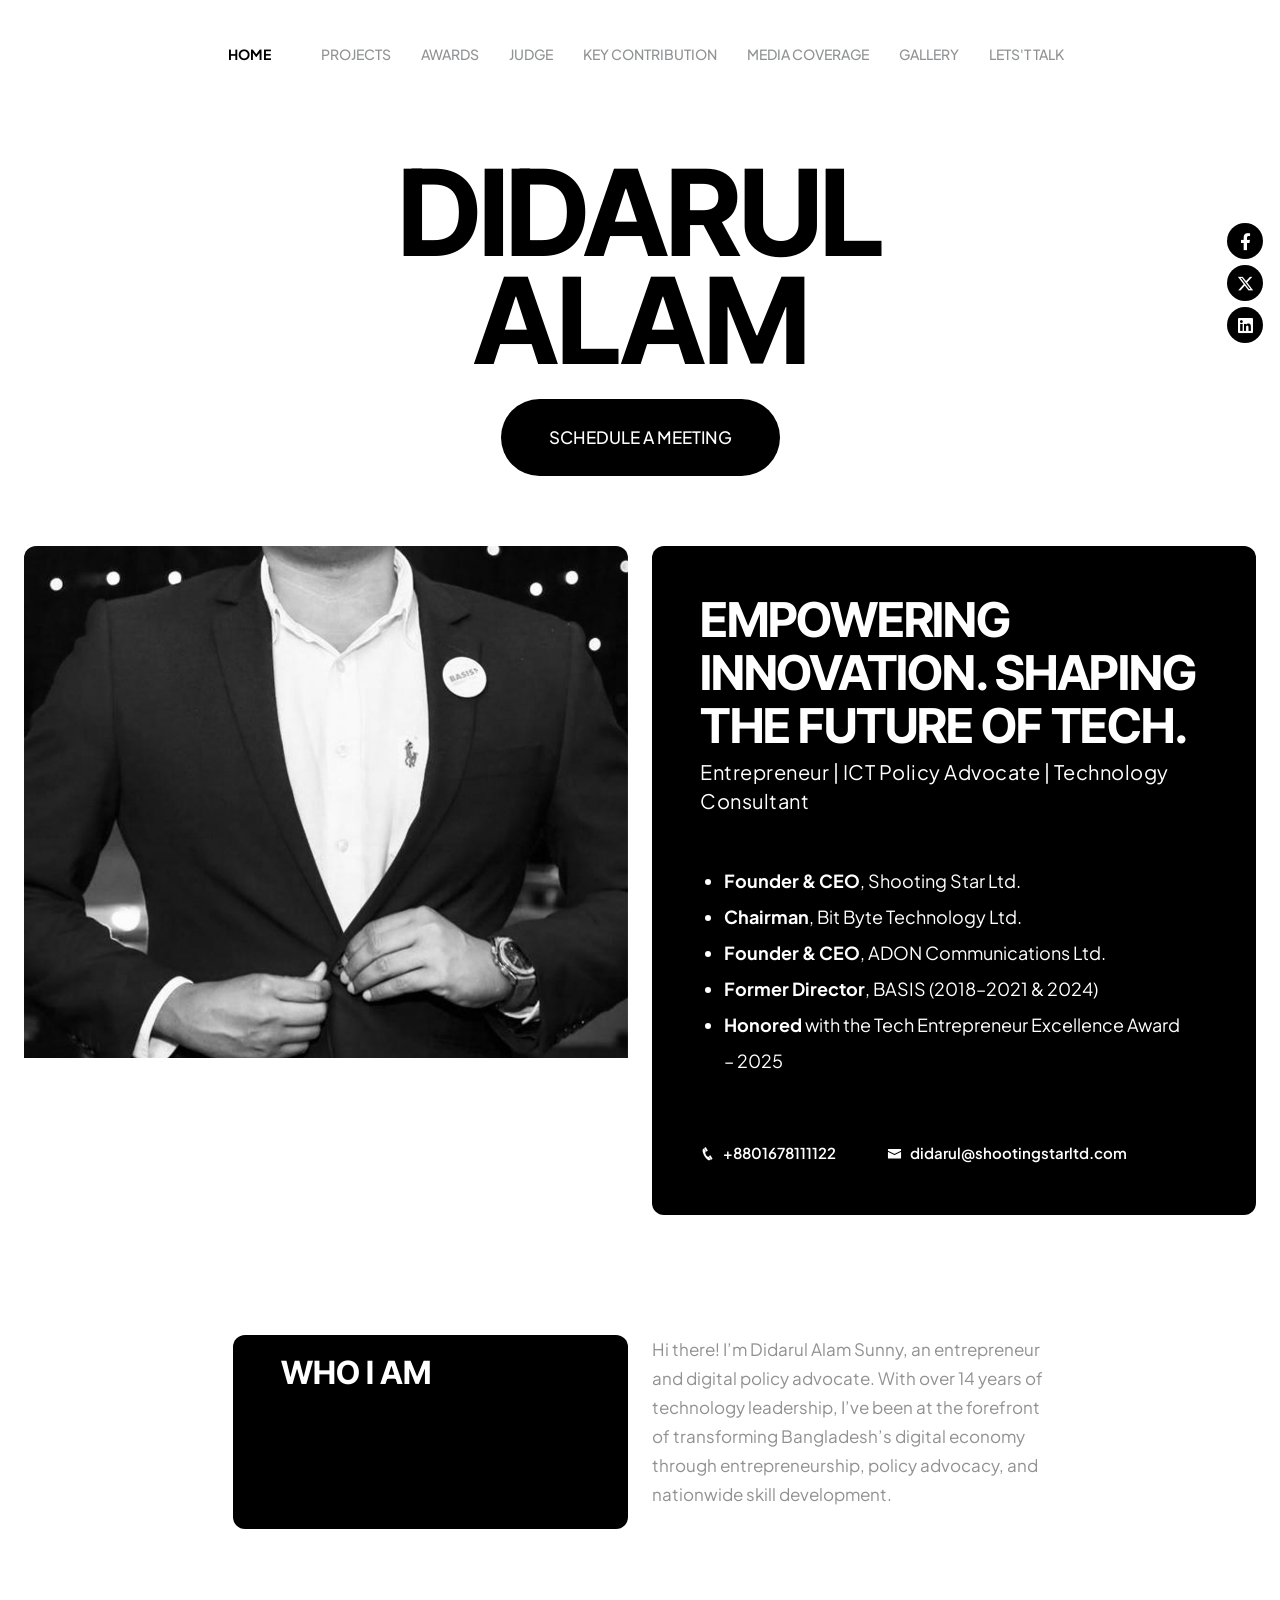
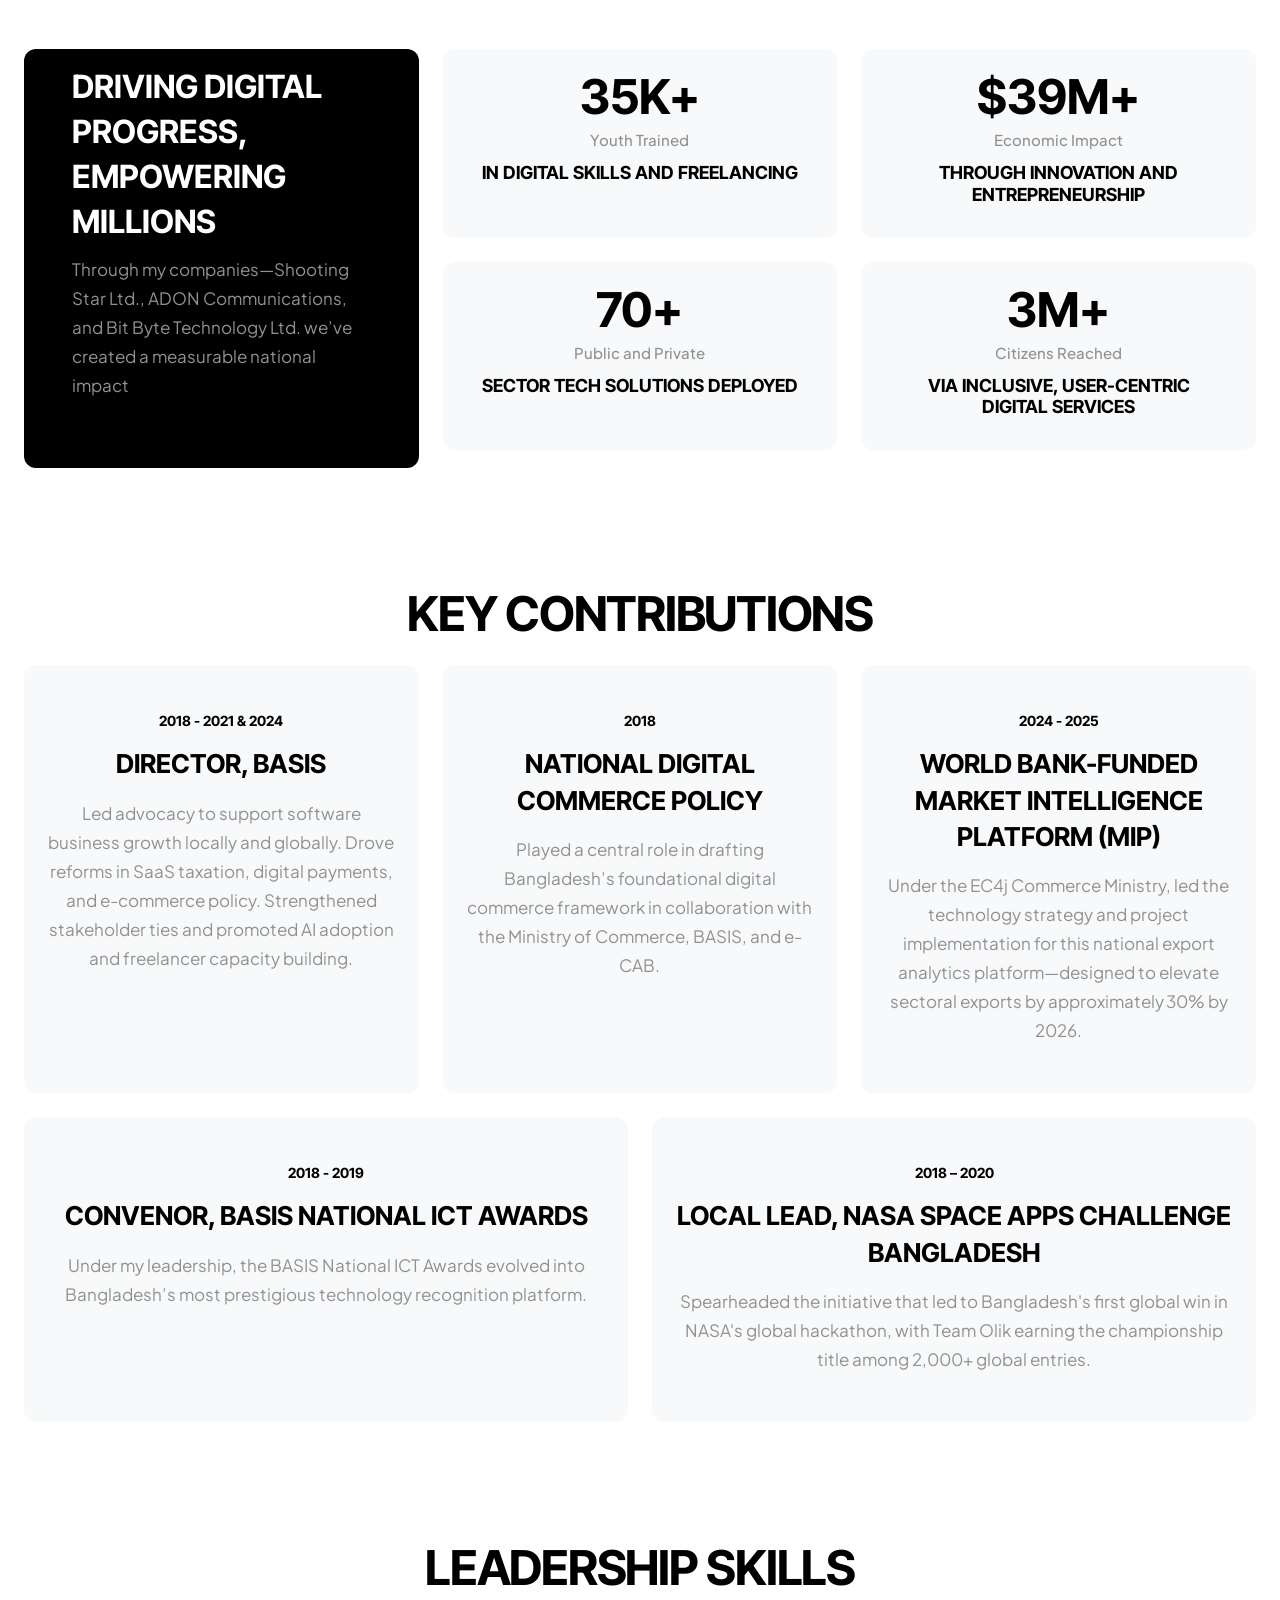
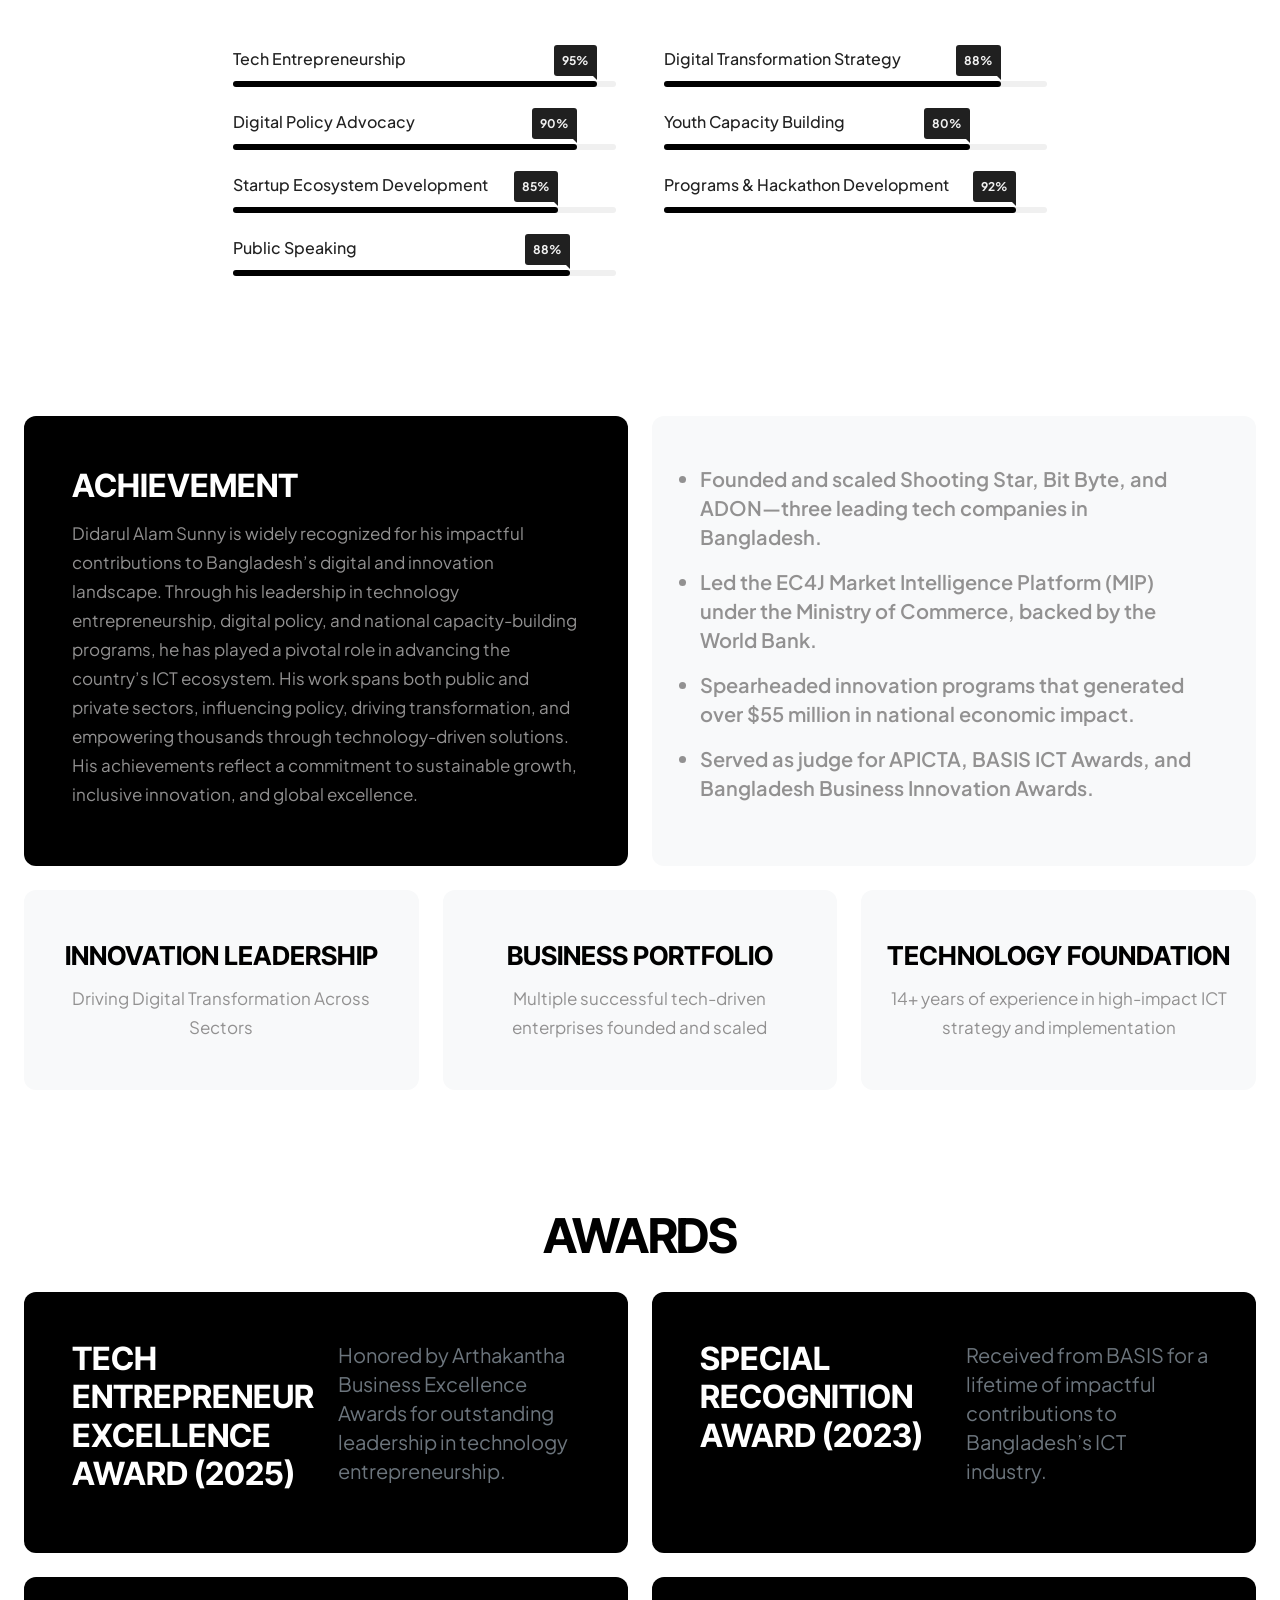
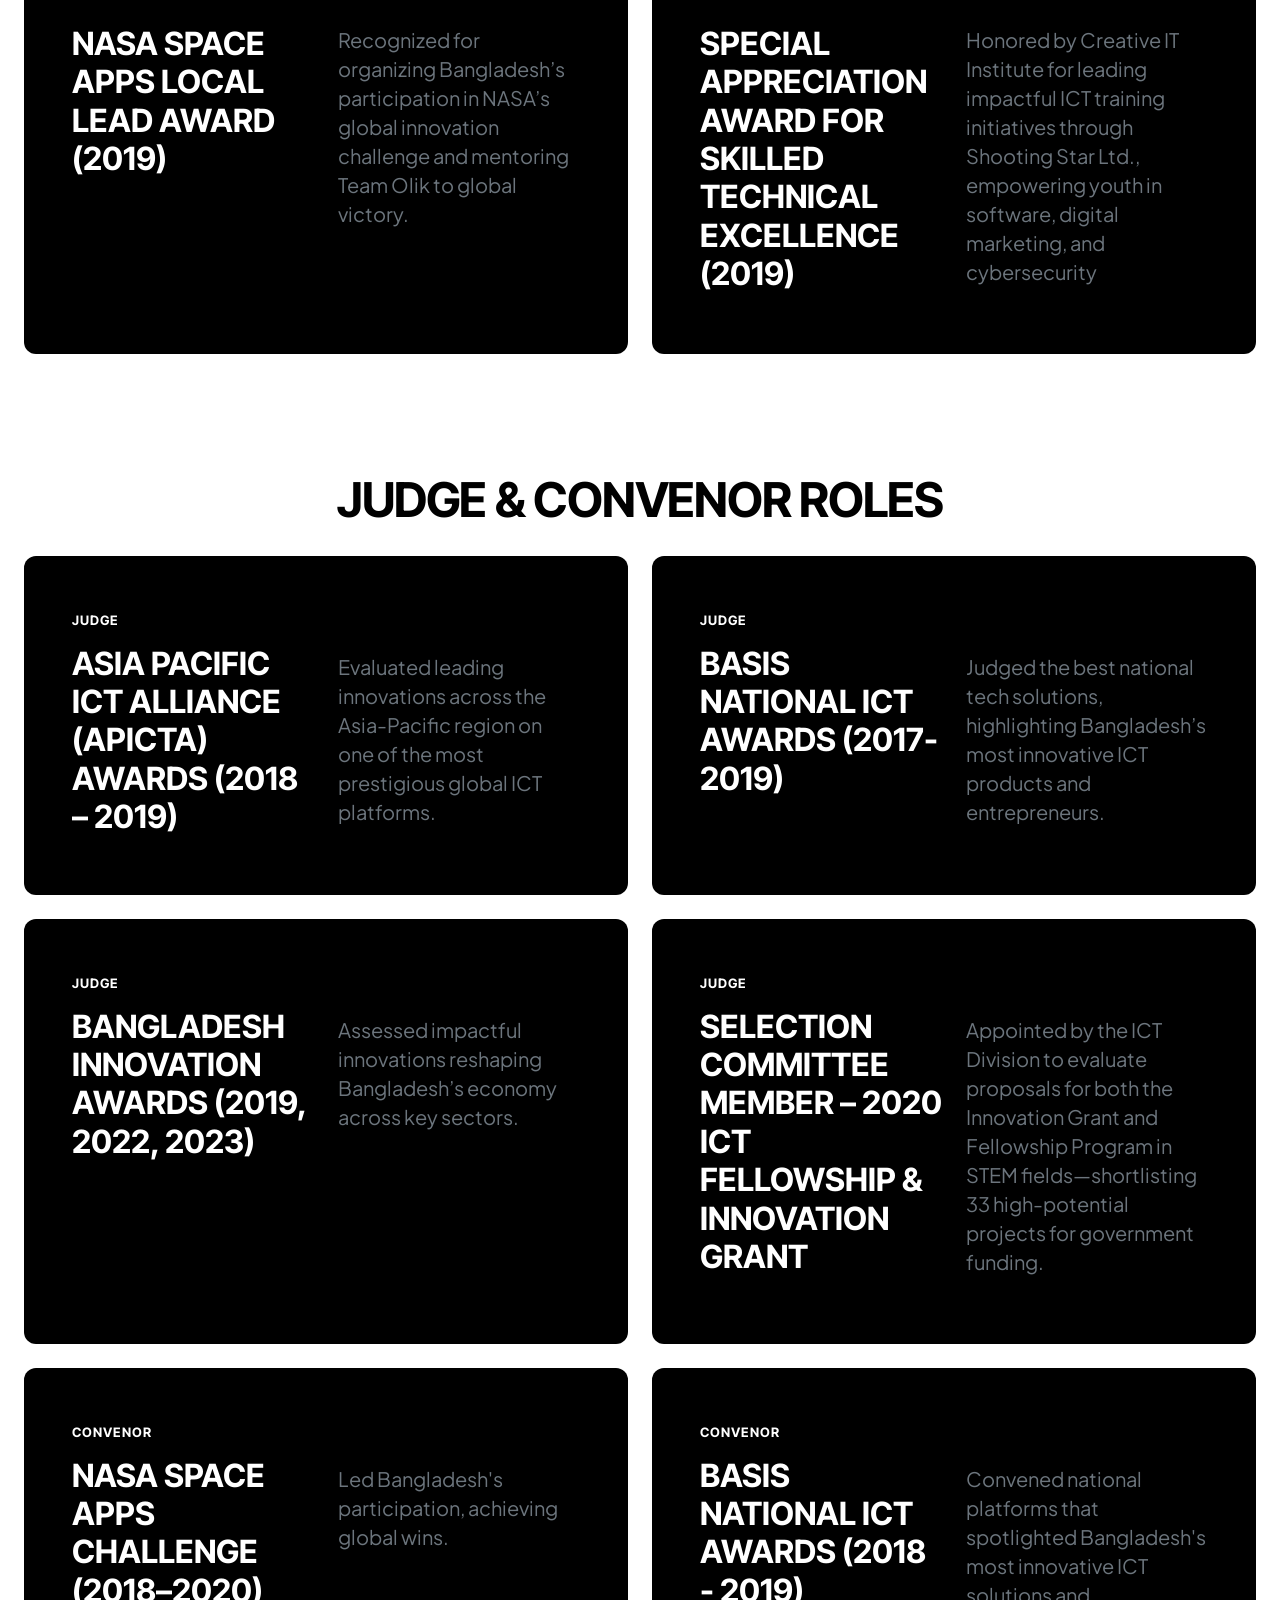
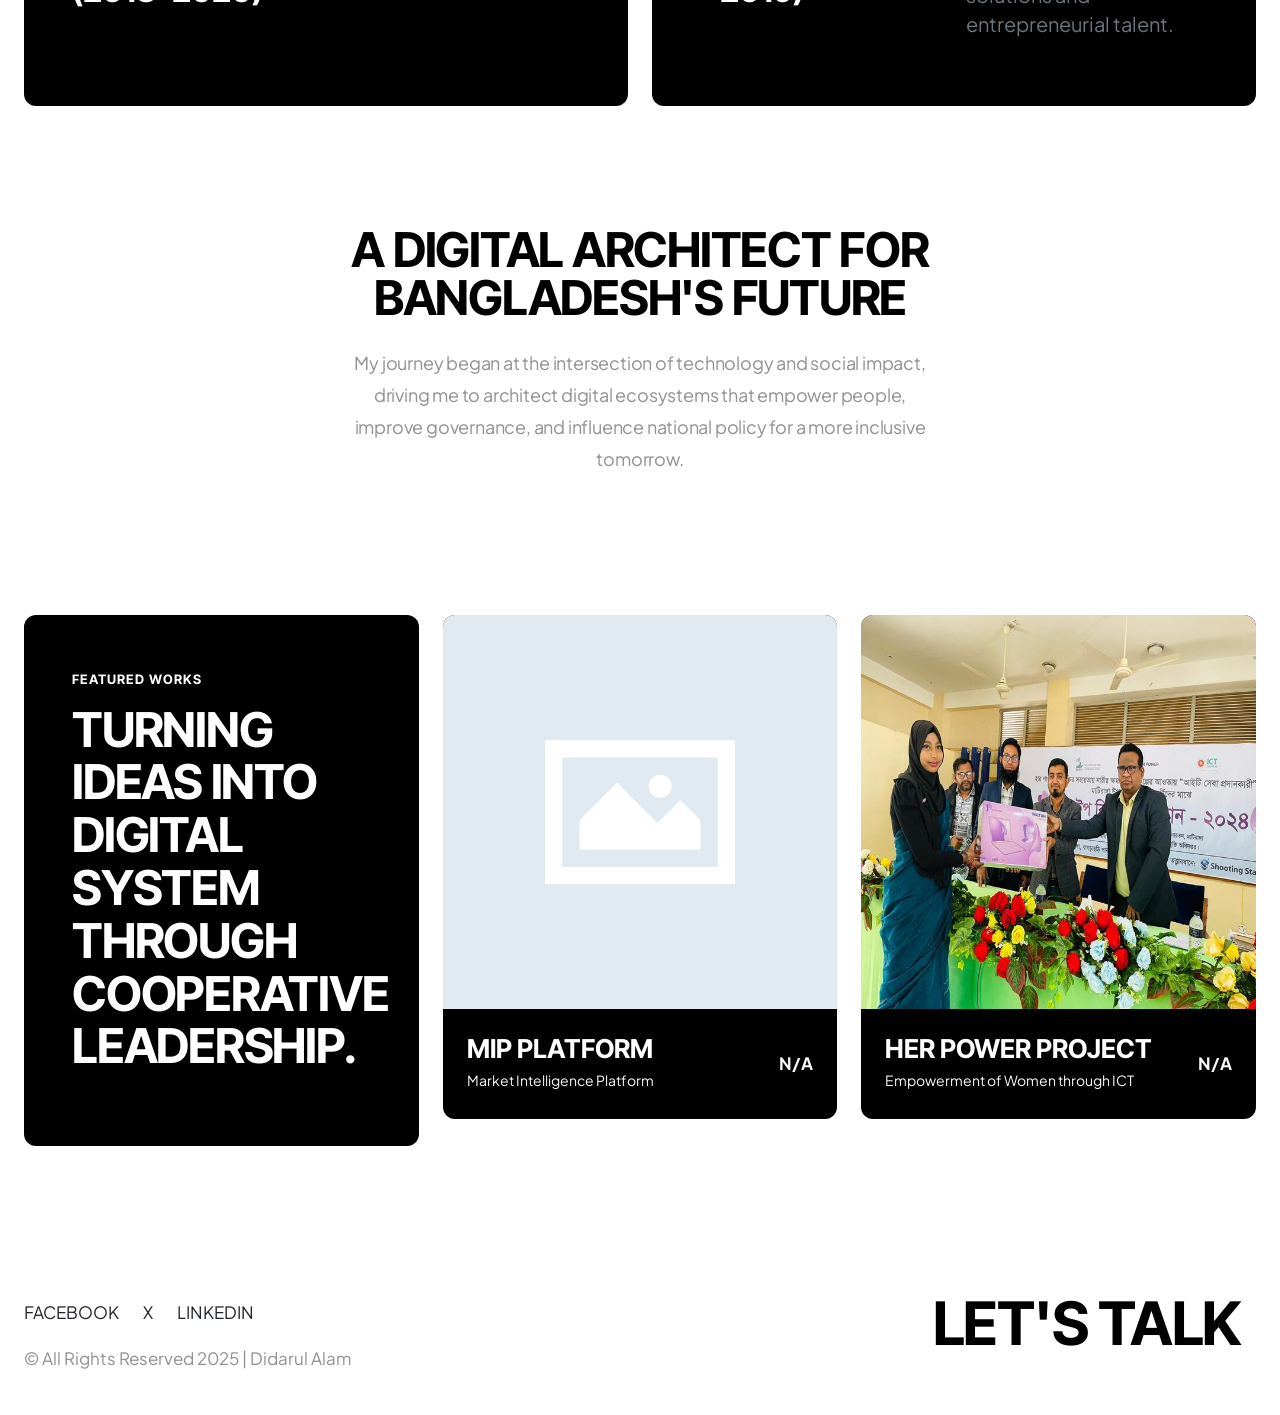
==== index.html @ 0ca7400e "fix some responsive issue" ====
<!DOCTYPE html>
<html lang="en">

<head>
    <!-- <title>DIDARUL ALAM</title> -->
    <title>Didarul Alam | Tech Entrepreneur & Digital Policy Advocate</title>
    <link rel="icon" href="images/favicon.webp" type="image/gif" sizes="16x16">
    <meta content="text/html;charset=utf-8" http-equiv="Content-Type">
    <meta content="width=device-width, initial-scale=1.0" name="viewport">
    <meta name="description"
        content="14+ years of building Bangladesh's digital future. Founder, National ICT Award winner, and architect of transformative tech ecosystems.">
    <meta content="" name="keywords">
    <meta content="" name="author">
    <!-- CSS Files
    ================================================== -->
    <link href="css/bootstrap.min.css" rel="stylesheet" type="text/css" id="bootstrap">
    <link href="css/plugins.css" rel="stylesheet" type="text/css">
    <link href="css/style.css" rel="stylesheet" type="text/css">
    <link href="css/coloring.css" rel="stylesheet" type="text/css">
    <!-- color scheme -->
    <link id="colors" href="css/colors/scheme-01.css" rel="stylesheet" type="text/css">
    <!-- color scheme -->
    <link href="css/07_custom.css" rel="stylesheet" type="text/css">

    <!-- calendly setup -->
    <script src="https://assets.calendly.com/assets/external/widget.js" async></script>
</head>

<!-- Calendly Modal -->
<div class="modal fade" id="calendlyModal" tabindex="-1" aria-hidden="true">
    <div class="modal-dialog modal-dialog-centered modal-lg">
        <div class="modal-content" style="height: 700px;">
            <div class="modal-header">
                <h5 class="modal-title">Schedule a Meeting</h5>
                <button type="button" class="btn-close" data-bs-dismiss="modal" aria-label="Close"></button>
            </div>
            <div class="modal-body p-0">
                <div id="calendly-embed" style="height: 100%; width: 100%;"></div>
            </div>
        </div>
    </div>
</div>

<body>
    <div id="wrapper">

        <!-- page preloader begin -->
        <div id="de-loader"></div>
        <!-- page preloader close -->

        <!-- content begin -->
        <div class="section-dark no-bottom no-top" id="content">

            <div id="top"></div>
            <!-- Navigation section start  -->

            <!-- Mobile menu  -->
            <section class="p-4 d-block d-lg-none">
                <div class="container-fluid">
                    <nav class="navbar navbar-expand-lg text-uppercase" data-wow-delay=".3s">
                        <div class="container-fluid">
                            <!-- Brand or Logo -->
                            <a class="ps-3 navbar-brand" href="index.html">
                                <img src="images/logo/favicon-32x32.png" alt="Didarul Alam Logo" style="height: 33px;">
                            </a>

                            <!-- Toggler button for mobile -->
                            <button class="navbar-toggler shadow-sm bg-white rounded-2" style="padding: 6px;"
                                type=" button" data-bs-toggle="collapse" data-bs-target="#navbarNav"
                                aria-controls="navbarNav" aria-expanded="false" aria-label="Toggle navigation">
                                <span>
                                    <svg xmlns="http://www.w3.org/2000/svg" width="24" height="24" fill="black"
                                        viewBox="0 0 16 16">
                                        <path fill-rule="evenodd"
                                            d="M1.5 12.5a.5.5 0 010-1h13a.5.5 0 010 1h-13zm0-4a.5.5 0 010-1h13a.5.5 0 010 1h-13zm0-4a.5.5 0 010-1h13a.5.5 0 010 1h-13z" />
                                    </svg>
                                </span>
                            </button>

                            <!-- Collapsible content -->
                            <div class="collapse navbar-collapse bg-black rounded-2 mt-2 vh-70 p-4 pb-5 z-3"
                                id="navbarNav">
                                <ul class="navbar-nav fs-14 fw-bold">
                                    <li class="nav-item active">
                                        <a class="nav-link text-white" href="/">Home</a>
                                    </li>
                                    <li class="nav-item">
                                        <a class="nav-link" style="color: var(--bs-tertiary-color);"
                                            href="works.html">Projects</a>
                                    </li>
                                    <li class="nav-item">
                                        <a class="nav-link" style="color: var(--bs-tertiary-color);"
                                            href="#awards">Awards</a>
                                    </li>
                                    <li class="nav-item">
                                        <a class="nav-link" style="color: var(--bs-tertiary-color);"
                                            href="#judge">Judge</a>
                                    </li>

                                    <li class="nav-item">
                                        <a class="nav-link" style="color: var(--bs-tertiary-color);" href="#key">Key
                                            Contributions</a>
                                    </li>
                                    <li class="nav-item">
                                        <a class="nav-link" style="color: var(--bs-tertiary-color);"
                                            href="news.html">Media Coverage</a>
                                    </li>
                                    <li class="nav-item">
                                        <a class="nav-link" style="color: var(--bs-tertiary-color);"
                                            href="news.html#photo-gallery">Gallery</a>
                                    </li>
                                    <li class="nav-item">
                                        <a class="nav-link" style="color: var(--bs-tertiary-color);"
                                            href="contact.html">Lets't Talk</a>
                                    </li>
                                </ul>
                            </div>
                        </div>
                    </nav>
                </div>
            </section>

            <!-- Web menu  -->
            <section class="p-4 d-none d-lg-block">
                <div class="container-fluid">
                    <div class="row">
                        <div class="col-lg-12">
                            <div class="text-center pt-3 text-uppercase d-menu-1 fs-14 fw-bold wow"
                                data-wow-delay=".3s">
                                <ul class="z">
                                    <li class="active text-dark"><a href="/">Home</a></li>
                                    <li><a href="works.html">Projects</a></li>
                                    <li><a href="#awards">Awards</a></li>
                                    <li><a href="#judge">Judge</a></li>
                                    <li><a href="#key">Key Contribution</li>
                                    <li><a href="news.html">Media Coverage</a></li>
                                    <li><a href="news.html#photo-gallery">Gallery</a></li>
                                    <li><a href="contact.html">Lets't Talk</a></li>
                                </ul>
                            </div>
                        </div>
                    </div>
                </div>
            </section>

            <section id="subheader" class="relative">
                <div class="container-fluid">
                    <div class="row justify-content-center">
                        <div class="col-lg-12 text-center">
                            <h1 class="fs-120 fs-xs-60 text-resize-h1 lh-0-75 mb-4">Didarul<br>Alam</h1>

                            <button class="border-0 bg-dark rounded-pill py-4 px-5 text-uppercase text-white fw-500"
                                data-bs-toggle="modal" data-bs-target="#calendlyModal" onclick="loadCalendly()">
                                Schedule a Meeting
                            </button>
                        </div>
                    </div>
                </div>

                <div class="sc-icons dark abs abs-middle end-0 me-4">
                    <a href="https://www.facebook.com/didarul.sunny"><i class="fa-brands fa-facebook-f"></i></a>
                    <a href="#"><i class="fa-brands fa-x-twitter"></i></a>
                    <a target="_blank" href="https://www.linkedin.com/in/didarul-alam-b021a682/"><i
                            class="fa-brands fa-linkedin"></i></a>
                </div>

                <!-- <img src="images/misc/scratches-1.webp" class="w-20 ms-4 abs abs-middle" alt=""> -->
                <!-- <img src="images/misc/scratches-2.webp" class="w-20 me-5 abs top-0 end-0" alt=""> -->
            </section>

            <!-- About section start  -->
            <section class="no-top px-4">
                <div class="container-fluid">
                    <div class="row g-4">
                        <div class="col-xl-6">
                            <div class="relative jarallax auto-height rounded-1 overflow-hidden wow fadeInUp"
                                data-wow-delay=".6s">
                                <img src="images/misc/DIDARBHAI.jpg" class="jarallax-img" alt="didarul alam image">
                            </div>
                        </div>
                        <div class="col-xl-6">
                            <div class="relative rounded-1 overflow-hidden p-lg-5 p-4 pb-5 wow bg-color h-100 fadeInUp"
                                data-wow-delay=".6s">
                                <div class="align-middle text-white">
                                    <h2 class="mb-0">Empowering Innovation. Shaping the Future of Tech.</h2>
                                    <div class="fw-semibold fs-16 fs-md-24" style="letter-spacing: 0.5px;">
                                        Entrepreneur | ICT Policy Advocate | Technology Consultant
                                    </div>
                                </div>

                                <div class="text-white p-4 mt-4 mb-5">
                                    <style>
                                        /* Default (mobile-first) */
                                        .responsive-font {
                                            font-size: 14px;
                                        }

                                        /* Medium screen and up (≥768px) */
                                        @media (min-width: 768px) {
                                            .responsive-font {
                                                font-size: 16px;
                                            }
                                        }

                                        /* Large screen and up (≥992px) */
                                        @media (min-width: 992px) {
                                            .responsive-font {
                                                font-size: 18px;
                                            }
                                        }
                                    </style>
                                    <ul class="lh-lg responsive-font">
                                        <li><strong>Founder & CEO</strong>, Shooting Star Ltd.</li>
                                        <li><strong>Chairman</strong>, Bit Byte Technology Ltd.</li>
                                        <li><strong>Founder & CEO</strong>, ADON Communications Ltd.</li>
                                        <li><strong>Former Director</strong>, BASIS (2018–2021 & 2024)</li>
                                        <li><strong>Honored</strong> with the Tech Entrepreneur Excellence
                                            Award – 2025
                                        </li>
                                    </ul>
                                </div>

                                <div class="abs bottom-0 text-dark fs-15 fs-md-20 pb-4 pb-md-5">
                                    <div class="d-md-inline fw-600 me-5 text-white"><i
                                            class="icofont-phone me-2"></i>+8801678111122
                                    </div>
                                    <div class="d-md-inline fw-600 text-white"><i
                                            class="icofont-envelope me-2"></i>didarul@shootingstarltd.com</div>
                                </div>
                            </div>
                        </div>
                    </div>
            </section>

            <section id="about" class="no-top px-4">
                <div class="container-fluid">
                    <div class="row">
                        <div class="col-lg-8 mx-auto">
                            <div class="row g-4 justify-content-center">
                                <div class="col-12 col-md-6">
                                    <div
                                        class="relative rounded-1 overflow-hidden p-lg-5 pt-lg-3 p-4 wow bg-color h-100 fadeInUp">
                                        <h3 class="fs-32 text-white">who i am</h3>
                                    </div>
                                </div>
                                <div class="col-md-6">
                                    <p>Hi there! I’m Didarul Alam Sunny, an entrepreneur and digital policy advocate.
                                        With over 14 years of technology leadership, I’ve been at the forefront of
                                        transforming Bangladesh’s digital economy through entrepreneurship, policy
                                        advocacy, and nationwide skill development.</p>
                                </div>
                            </div>
                        </div>
                    </div>
            </section>
            <!-- About section end  -->

            <!-- Impact section start  -->
            <section class="no-top px-4">
                <div class="container-fluid">
                    <div class="row g-4 justify-content-center">
                        <div class="col-12 col-md-4">
                            <div
                                class="relative rounded-1 overflow-hidden p-lg-5 pt-lg-3 p-4 wow bg-color h-100 fadeInUp">
                                <h3 class="fs-32 text-white">Driving Digital Progress, Empowering Millions</h3>
                                <p>Through my companies—Shooting Star Ltd., ADON Communications, and Bit Byte
                                    Technology Ltd. we’ve created a measurable national impact</p>
                            </div>
                        </div>
                        <div class="col-md-8">
                            <div class="row">
                                <div class="col-md-6 mb-4">
                                    <div class="h-100 de_count bg-light py-4 rounded-1 text-center fs-15 wow fadeInRight"
                                        data-wow-delay=".0s">
                                        <h3 class="fs-48 mb-1"><span class="timer" data-to="50"
                                                data-speed="3000">0</span><span>K+</span>
                                        </h3>
                                        <div class="fs-15">Youth Trained</div>
                                        <h5 class="mt-2">in digital skills and freelancing</h5>
                                    </div>
                                </div>
                                <div class="col-md-6 mb-4">
                                    <div class="h-100 de_count bg-light py-4 rounded-1 text-center fs-15 wow fadeInRight"
                                        data-wow-delay=".0s">
                                        <h3 class="fs-48 mb-1"><span>$</span><span class="timer" data-to="55"
                                                data-speed="3000">0</span><span>M+</span>
                                        </h3>
                                        <div class="fs-15">Economic Impact</div>
                                        <h5 class="mt-2 px-2">through innovation and entrepreneurship</h5>
                                    </div>
                                </div>
                            </div>
                            <div class="row">
                                <div class="col-md-6">
                                    <div class="h-100 de_count bg-light py-4 rounded-1 text-center fs-15 wow fadeInRight"
                                        data-wow-delay=".0s">
                                        <h3 class="fs-48 mb-1"><span class="timer" data-to="100"
                                                data-speed="3000">0</span><span>+</span>
                                        </h3>
                                        <div class="fs-15">Public and Private</div>
                                        <h5 class="mt-2 px-2">sector tech solutions deployed</h5>
                                    </div>
                                </div>

                                <div class="col-md-6">
                                    <div class="h-100 de_count bg-light py-4 rounded-1 text-center fs-15 wow fadeInRight"
                                        data-wow-delay=".6s">
                                        <h3 class="fs-48 mb-1"><span class="timer" data-to="5"
                                                data-speed="3000">0</span><span>M+</span>
                                        </h3>
                                        <div class="fs-15">Citizens Reached</div>
                                        <h5 class="mt-2">via inclusive, user-centric <br> digital services</h5>
                                    </div>
                                </div>
                            </div>
                        </div>
                    </div>
                </div>
            </section>

            <!-- Key Contributions section start  -->
            <section id="key" class="no-top px-4">
                <div class="col-lg-12">
                    <div class="text-center">
                        <h2>Key Contributions</h2>
                    </div>
                </div>
                <div class="container-fluid">
                    <div class="row g-4">
                        <div class="col-md-4 text-center wow fadeInRight" data-wow-delay=".6s">
                            <div class="p-4 py-lg-5 py-4 bg-light h-100 rounded-1">
                                <h6>2018 - 2021 & 2024</h6>
                                <h3 class="my-3">Director, BASIS</h3>
                                <p class="mb-0">Led advocacy to support software business growth locally and globally.
                                    Drove reforms in SaaS taxation, digital payments, and e-commerce policy.
                                    Strengthened stakeholder ties and promoted AI adoption and freelancer capacity
                                    building.</p>
                            </div>
                        </div>

                        <div class="col-md-4 text-center wow fadeInRight" data-wow-delay=".6s">
                            <div class="p-4 py-lg-5 py-4 bg-light h-100 rounded-1">
                                <h6>2018</h6>
                                <h3 class="my-3">National Digital Commerce Policy​</h3>
                                <p class="mb-0">Played a central role in drafting Bangladesh’s foundational digital
                                    commerce framework in collaboration with the Ministry of Commerce, BASIS, and
                                    e-CAB.​​</p>
                            </div>
                        </div>

                        <div class="col-md-4 text-center wow fadeInRight" data-wow-delay=".6s">
                            <div class="p-4 py-lg-5 py-4 bg-light h-100 rounded-1">
                                <h6>2024 - 2025</h6>
                                <h3 class="my-3">World Bank-funded Market Intelligence Platform​ (MIP)</h3>
                                <p class="mb-0">Under the EC4j Commerce Ministry, led the technology strategy and
                                    project implementation for this national export analytics platform—designed to
                                    elevate sectoral exports by approximately 30% by 2026.​
                                </p>
                            </div>
                        </div>
                        <div class="col-md-6 text-center wow fadeInRight" data-wow-delay=".6s">
                            <div class="p-4 py-lg-5 py-4 bg-light h-100 rounded-1">
                                <h6>2018 - 2019</h6>
                                <h3 class="my-3">Convenor, BASIS National ICT Awards​</h3>
                                <p class="mb-0">Under my leadership, the BASIS National ICT Awards evolved into
                                    Bangladesh’s most prestigious technology recognition platform.​
                                </p>
                            </div>
                        </div>
                        <div class="col-md-6 text-center wow fadeInRight" data-wow-delay=".6s">
                            <div class="p-4 py-lg-5 py-4 bg-light h-100 rounded-1">
                                <h6>2018 – 2020</h6>
                                <h3 class="my-3">Local Lead, NASA Space Apps Challenge Bangladesh</h3>
                                <p class="mb-0">Spearheaded the initiative that led to Bangladesh's first global win in
                                    NASA's global hackathon, with Team Olik earning the championship title among 2,000+
                                    global entries.​
                                </p>
                            </div>
                        </div>
                    </div>
                </div>
            </section>

            <!-- Coding Skill Section Start  -->
            <section id="skills" class="no-top px-4">
                <div class="container-fluid">
                    <div class="row g-4 justify-content-center">
                        <div class="col-lg-12">
                            <div class="text-center">
                                <h2>Leadership Skills</h2>
                            </div>
                        </div>

                        <div class="col-lg-8">
                            <div class="row g-4 gx-5">
                                <div class="col-md-6 wow fadeInRight" data-wow-delay=".4s">
                                    <div class="d-skills-bar">
                                        <div class="d-bar">
                                            <div class="d-skill" data-value="95%">
                                                <div class="d-info">
                                                    <span>Tech Entrepreneurship</span>
                                                </div>
                                                <div class="d-progress-line"><span class="d-fill-line"></span></div>
                                            </div>

                                            <div class="d-skill" data-value="90%">
                                                <div class="d-info">
                                                    <span>Digital Policy Advocacy</span>
                                                </div>
                                                <div class="d-progress-line"><span class="d-fill-line"></span></div>
                                            </div>

                                            <div class="d-skill" data-value="85%">
                                                <div class="d-info">
                                                    <span>Startup Ecosystem Development</span>
                                                </div>
                                                <div class="d-progress-line"><span class="d-fill-line"></span></div>
                                            </div>
                                            <div class="d-skill" data-value="88%">
                                                <div class="d-info">
                                                    <span>Public Speaking</span>
                                                </div>
                                                <div class="d-progress-line"><span class="d-fill-line"></span></div>
                                            </div>

                                        </div>
                                    </div>
                                </div>

                                <div class="col-md-6 wow fadeInRight" data-wow-delay=".5s">
                                    <div class="d-skills-bar">
                                        <div class="d-bar">
                                            <div class="d-skill" data-value="88%">
                                                <div class="d-info">
                                                    <span>Digital Transformation Strategy</span>
                                                </div>
                                                <div class="d-progress-line"><span class="d-fill-line"></span></div>
                                            </div>

                                            <div class="d-skill" data-value="80%">
                                                <div class="d-info">
                                                    <span>Youth Capacity Building</span>
                                                </div>
                                                <div class="d-progress-line"><span class="d-fill-line"></span></div>
                                            </div>

                                            <div class="d-skill" data-value="92%">
                                                <div class="d-info">
                                                    <span>Programs & Hackathon Development</span>
                                                </div>
                                                <div class="d-progress-line"><span class="d-fill-line"></span></div>
                                            </div>
                                        </div>
                                    </div>
                                </div>
                            </div>
                        </div>
                    </div>
                </div>
            </section>

            <!-- Achievement section start -->
            <section id="achievment" class="no-top px-4">
                <div class="container-fluid">
                    <div class="row g-4">
                        <div class=" col-lg-6">
                            <div class="relative rounded-1 overflow-hidden p-lg-5 p-4 wow bg-color h-100 fadeInUp">
                                <h3 class="fs-32 text-white">Achievement</h3>
                                <p class="mb-0">Didarul Alam Sunny is widely recognized for his impactful contributions
                                    to Bangladesh’s digital and innovation landscape. Through his leadership in
                                    technology entrepreneurship, digital policy, and national capacity-building
                                    programs, he has played a pivotal role in advancing the country’s ICT ecosystem. His
                                    work spans both public and private sectors, influencing policy, driving
                                    transformation, and empowering thousands through technology-driven solutions. His
                                    achievements reflect a commitment to sustainable growth, inclusive innovation, and
                                    global excellence.
                                </p>
                            </div>
                        </div>
                        <div class=" col-lg-6">
                            <div class="relative rounded-1 overflow-hidden p-lg-5 p-4 bg-light wow h-100 fadeInUp">
                                <ul class="fs-20 fw-600">
                                    <li>
                                        Founded and scaled Shooting Star, Bit Byte, and ADON—three leading tech
                                        companies in Bangladesh.
                                    </li>
                                    <li class="my-3">Led the EC4J Market Intelligence Platform (MIP) under the Ministry
                                        of Commerce,
                                        backed by the World Bank.</li>
                                    <li>Spearheaded innovation programs that generated over $55 million in national
                                        economic impact.</li>
                                    <li class="mt-3">Served as judge for APICTA, BASIS ICT Awards, and Bangladesh
                                        Business Innovation
                                        Awards.</li>
                                </ul>
                            </div>
                        </div>

                        <div class="col-md-4 text-center wow fadeInRight" data-wow-delay=".4s">
                            <div class="p-4 py-lg-5 py-4 bg-light h-100 rounded-1">
                                <!-- <h6>2018</h6> -->
                                <h3>Innovation Leadership​</h3>
                                <p class="mb-0">Driving Digital Transformation Across Sectors​</p>
                            </div>
                        </div>

                        <div class="col-md-4 text-center wow fadeInRight" data-wow-delay=".5s">
                            <div class="p-4 py-lg-5 py-4 bg-light h-100 rounded-1">
                                <!-- <h6>2014</h6> -->
                                <h3>Business Portfolio​</h3>
                                <p class="mb-0">Multiple successful tech-driven enterprises founded and scaled​</p>
                            </div>
                        </div>

                        <div class="col-md-4 text-center wow fadeInRight" data-wow-delay=".6s">
                            <div class="p-4 py-lg-5 py-4 bg-light h-100 rounded-1">
                                <!-- <h6>2011</h6> -->
                                <h3>Technology Foundation​</h3>
                                <p class="mb-0">14+ years of experience in high-impact ICT strategy and implementation​
                                </p>
                            </div>
                        </div>
                    </div>
                </div>
            </section>

            <!-- Awards section start  -->
            <section id="awards" class="no-top px-4">
                <h2 class="text-center mb-4">Awards</h2>
                <div class="container-fluid text-white">

                    <div class="row justify-content-center">
                        <div class="col-lg-12">
                            <div class="row g-4">
                                <div class="col-lg-6 col-sm-6 wow fadeInUp" data-wow-delay=".3s">
                                    <div class="relative p-lg-5 p-4 bg-color text-dark rounded-1 h-100">
                                        <div class="row">
                                            <div class="col-lg-6">
                                                <h4 class="fs-32 lh-1-2">Tech Entrepreneur Excellence Award (2025)​</h4>
                                            </div>
                                            <div class="col-lg-6 text-secondary">
                                                <p class="fs-20">Honored by Arthakantha Business Excellence Awards for
                                                    outstanding leadership in technology entrepreneurship.</p>
                                            </div>
                                        </div>
                                    </div>
                                </div>

                                <div class="col-lg-6 col-sm-6 wow fadeInUp" data-wow-delay=".3s">
                                    <div class="relative p-lg-5 p-4 bg-color text-dark rounded-1 h-100">
                                        <div class="row">
                                            <div class="col-lg-6">
                                                <h4 class="fs-32 lh-1-2">Special Recognition Award (2023)​</h4>
                                            </div>
                                            <div class="col-lg-6 text-secondary">
                                                <p class="fs-20">Received from BASIS for a lifetime of impactful
                                                    contributions to Bangladesh’s ICT industry.​</p>
                                            </div>
                                        </div>
                                    </div>
                                </div>

                                <div class="col-lg-6 col-sm-6 wow fadeInUp" data-wow-delay=".3s">
                                    <div class="relative p-lg-5 p-4 bg-color text-dark rounded-1 h-100">
                                        <div class="row">
                                            <div class="col-lg-6">
                                                <h4 class="fs-32 lh-1-2">NASA Space Apps Local Lead Award (2019)​</h4>
                                            </div>
                                            <div class="col-lg-6 text-secondary">
                                                <p class="fs-20">Recognized for organizing Bangladesh’s participation in
                                                    NASA’s global innovation challenge and mentoring Team Olik to global
                                                    victory.​</p>
                                            </div>
                                        </div>
                                    </div>
                                </div>

                                <div class="col-lg-6 col-sm-6 wow fadeInUp" data-wow-delay=".3s">
                                    <div class="relative p-lg-5 p-4 bg-color text-dark rounded-1 h-100">
                                        <div class="row">
                                            <div class="col-lg-6">
                                                <h4 class="fs-32 lh-1-2">Special Appreciation Award for Skilled
                                                    Technical Excellence (2019)​</h4>
                                            </div>
                                            <div class="col-lg-6 text-secondary">
                                                <p class="fs-20">Honored by Creative IT Institute for leading impactful
                                                    ICT training initiatives through Shooting Star Ltd., empowering
                                                    youth in software, digital marketing, and cybersecurity</p>
                                            </div>
                                        </div>
                                    </div>
                                </div>
                                <!-- <div class="col-lg-6 col-sm-6 wow fadeInUp" data-wow-delay=".3s">
                                    <div class="relative p-lg-5 p-4 bg-color text-dark rounded-1 h-100">
                                        <div class="row">
                                            <div class="col-lg-6">
                                                <h4 class="fs-32 lh-1-2">Magna Cum Laude Graduate (2007)​</h4>
                                            </div>
                                            <div class="col-lg-6 text-secondary">
                                                <p class="fs-20">Graduated with academic distinction from American
                                                    International University-Bangladesh (AIUB).​</p>
                                            </div>
                                        </div>
                                    </div>
                                </div> -->
                            </div>
                        </div>
                    </div>
                </div>
            </section>

            <!-- Judge and convenor -->
            <section id="judge" class="no-top px-4">
                <h2 class="text-center mb-4">Judge & Convenor Roles</h2>
                <div class="container-fluid text-white">

                    <div class="row justify-content-center">
                        <div class="col-lg-12">
                            <div class="row g-4">
                                <!-- judge  -->
                                <div class="col-lg-6 col-sm-6 wow fadeInUp" data-wow-delay=".3s">
                                    <div class="relative p-lg-5 p-4 bg-color text-dark rounded-1 h-100">
                                        <div class="row">
                                            <div class="col-lg-6">
                                                <div class="subtitle text-white">Judge</div>
                                                <h4 class="fs-32 lh-1-2">Asia Pacific ICT Alliance (APICTA) Awards (2018
                                                    – 2019)
                                                </h4>
                                            </div>
                                            <div class="col-lg-6 text-secondary mt-5">
                                                <p class="fs-20">Evaluated leading innovations across the Asia-Pacific
                                                    region on one of the most prestigious global ICT platforms.​</p>
                                            </div>
                                        </div>
                                    </div>
                                </div>

                                <div class="col-lg-6 col-sm-6 wow fadeInUp" data-wow-delay=".3s">
                                    <div class="relative p-lg-5 p-4 bg-color text-dark rounded-1 h-100">
                                        <div class="row">
                                            <div class="col-lg-6">
                                                <div class="subtitle text-white">Judge</div>
                                                <h4 class="fs-32 lh-1-2">BASIS National ICT Awards (2017-2019)​</h4>
                                            </div>
                                            <div class="col-lg-6 text-secondary mt-5">
                                                <p class="fs-20">Judged the best national tech solutions, highlighting
                                                    Bangladesh’s most innovative ICT products and entrepreneurs.​</p>
                                            </div>
                                        </div>
                                    </div>
                                </div>

                                <div class="col-lg-6 col-sm-6 wow fadeInUp" data-wow-delay=".3s">
                                    <div class="relative p-lg-5 p-4 bg-color text-dark rounded-1 h-100">
                                        <div class="row">
                                            <div class="col-lg-6">
                                                <div class="subtitle text-white">Judge</div>
                                                <h4 class="fs-32 lh-1-2">Bangladesh Innovation Awards (2019, 2022,
                                                    2023)​</h4>
                                            </div>
                                            <div class="col-lg-6 text-secondary mt-5">
                                                <p class="fs-20">Assessed impactful innovations reshaping Bangladesh’s
                                                    economy across key sectors​.</p>
                                            </div>
                                        </div>
                                    </div>
                                </div>
                                <div class="col-lg-6 col-sm-6 wow fadeInUp" data-wow-delay=".3s">
                                    <div class="relative p-lg-5 p-4 bg-color text-dark rounded-1 h-100">
                                        <div class="row">
                                            <div class="col-lg-6">
                                                <div class="subtitle text-white">Judge</div>
                                                <h4 class="fs-32 lh-1-2">Selection Committee Member – 2020 ICT
                                                    Fellowship & Innovation Grant
                                                </h4>
                                            </div>
                                            <div class="col-lg-6 text-secondary mt-5">
                                                <p class="fs-20">Appointed by the ICT Division to evaluate proposals for
                                                    both the Innovation Grant and Fellowship Program in STEM
                                                    fields—shortlisting 33 high-potential projects for government
                                                    funding.</p>
                                            </div>
                                        </div>
                                    </div>
                                </div>

                                <!-- convenor  -->
                                <div class="col-lg-6 col-sm-6 wow fadeInUp" data-wow-delay=".3s">
                                    <div class="relative p-lg-5 p-4 bg-color text-dark rounded-1 h-100">
                                        <div class="row">
                                            <div class="col-lg-6">
                                                <div class="subtitle text-white">Convenor</div>
                                                <h4 class="fs-32 lh-1-2">NASA Space Apps Challenge (2018–2020)​</h4>
                                            </div>
                                            <div class="col-lg-6 text-secondary mt-5">
                                                <p class="fs-20">Led Bangladesh's participation, achieving global wins​.
                                                </p>
                                            </div>
                                        </div>
                                    </div>
                                </div>

                                <div class="col-lg-6 col-sm-6 wow fadeInUp" data-wow-delay=".3s">
                                    <div class="relative p-lg-5 p-4 bg-color text-dark rounded-1 h-100">
                                        <div class="row">
                                            <div class="col-lg-6">
                                                <div class="subtitle text-white">Convenor</div>
                                                <h4 class="fs-32 lh-1-2">BASIS National ICT Awards (2018 - 2019)​</h4>
                                            </div>
                                            <div class="col-lg-6 text-secondary mt-5">
                                                <p class="fs-20">Convened national platforms that spotlighted
                                                    Bangladesh's most innovative ICT solutions and entrepreneurial
                                                    talent.​</p>
                                            </div>
                                        </div>
                                    </div>
                                </div>
                            </div>
                        </div>
                    </div>
                </div>
            </section>

            <!-- Design section start  -->
            <section id="project" class="no-top px-4">
                <div class="container-fluid">
                    <div class="spacer-double d-lg-none d-sm-block"></div>
                    <div class="row justify-content-center g-4 gx-5">
                        <div class="col-lg-6 text-center">
                            <div class="relative">
                                <h2 class="lh-1 wow fadeInUp" data-wow-delay=".4s">A Digital Architect for Bangladesh's
                                    Future</h1>
                            </div>
                            <p class="lead wow fadeInUp" data-wow-delay=".5s">
                                My journey began at the intersection of technology and social impact, driving me to
                                architect digital ecosystems that empower people, improve governance, and influence
                                national policy for a more inclusive tomorrow.
                            </p>
                        </div>
                    </div>
                </div>
            </section>

            <!-- Featured works section start  -->
            <section class="no-top px-4">
                <div class="container-fluid">
                    <div class="row g-4 wow fadeInRight" data-wow-delay=".5s">
                        <div class="col-xl-4 text-white">
                            <div class="p-lg-5 p-4 bg-color h-100 rounded-1">
                                <div class="subtitle text-white">Featured Works</div>
                                <h2>Turning ideas into digital system through cooperative
                                    leadership.</h2>
                            </div>
                        </div>
                        <div class="col-xl-4 col-md-6">
                            <div class="bg-dark rounded-1 overflow-hidden">
                                <div class="hover relative overflow-hidden text-light">
                                    <a href="work-single.html" class="overflow-hidden d-block relative">
                                        <img src="images/works/no-image.jpg" class="img-fluid hover-scale-1-2" alt="">
                                    </a>

                                    <div class="p-4 d-flex justify-content-between align-items-center">
                                        <div>
                                            <h3 class="mb-0 lh-1-2">MIP Platform</h3>
                                            <span class="fs-14"> Market Intelligence Platform</span>
                                        </div>
                                        <div class="fw-bold">
                                            N/A
                                        </div>
                                    </div>
                                </div>
                            </div>
                        </div>

                        <div class="col-xl-4 col-md-6">
                            <div class="bg-dark rounded-1 overflow-hidden">
                                <div class="hover relative overflow-hidden text-light">
                                    <a href="work-single.html" class="overflow-hidden d-block relative">
                                        <img src="images/works/MIP4.jpg" class="img-fluid hover-scale-1-2" alt="">
                                    </a>
                                    <div class="p-4 d-flex justify-content-between align-items-center">
                                        <div>
                                            <h3 class="mb-0 lh-1-2">Her Power Project</h3>
                                            <span class="fs-14">Empowerment of Women through ICT</span>
                                        </div>
                                        <div class="fw-bold">
                                            N/A
                                        </div>
                                    </div>
                                </div>
                            </div>
                        </div>
                    </div>
                </div>
            </section>

        </div>
        <!-- content close -->

        <!-- footer begin -->
        <footer>
            <!-- <img src="images/misc/scratches-3.webp" class="w-20 me-5 abs bottom-0 abs-center" alt=""> -->
            <div class="container-fluid p-4">
                <div class="">
                    <div class="row g-4 align-items-center">
                        <div class="col-md-6">
                            <div class="">
                                <ul class="list-unstyled d-flex gap-4 text-uppercase fw-semibold">
                                    <li class="hover:fw-bold"><a class="text-dark hover:text-secondary"
                                            href="https://www.facebook.com/didarul.sunny">Facebook</a>
                                    </li>
                                    <li class="hover:fw-800"><a class="text-dark" href="#">X</a></li>
                                    <li class="hover:fw-800"><a class="text-dark"
                                            href="https://www.linkedin.com/in/didarul-alam-b021a682/">LinkedIn</a></li>
                                </ul>
                                <p class="no-bottom">© All Rights Reserved 2025 | Didarul Alam</p>
                            </div>
                        </div>

                        <div class="col-md-6 text-lg-end">
                            <a href="contact.html">
                                <h2 class="fs-48 fs-md-60 fw-800 pe-3">Let's Talk
                                </h2>
                            </a>
                        </div>
                    </div>
                </div>
            </div>
        </footer>
        <!-- footer close -->
    </div>

    <!-- Scroll to Top Button -->
    <a href="#top" id="scrollToTop"
        class="d-none position-fixed rounded-circle bg-dark text-white text-decoration-none d-flex align-items-center justify-content-center"
        style="width: 50px; height: 50px; bottom: 30px; right: 30px; opacity: .75; transition: all 0.3s ease; z-index: 9999;">
        <i class="fa-solid fa-arrow-up"></i>
    </a>
    <!-- Javascript Files
    ================================================== -->
    <script src="js/plugins.js"></script>
    <script src="js/designesia.js"></script>
    <script src="js/custom-marquee.js"></script>

    <script>
        function loadCalendly() {
            // Only load Calendly when modal opens
            if (document.getElementById('calendly-embed').innerHTML === '') {
                Calendly.initInlineWidget({
                    url: 'https://calendly.com/hasibulhasan294/30min',
                    parentElement: document.getElementById('calendly-embed'),
                    prefill: {},
                    utm: {}
                });
            }
        }

        // Initialize Bootstrap modal behavior
        var calendlyModal = document.getElementById('calendlyModal')
        calendlyModal.addEventListener('hidden.bs.modal', function () {
            // Optional: Clear Calendly when modal closes
            document.getElementById('calendly-embed').innerHTML = '';
        });

        // Scroll to Top Button
        window.addEventListener('scroll', function () {
            var scrollToTopBtn = document.getElementById('scrollToTop');
            if (window.pageYOffset > 300) {
                scrollToTopBtn.classList.add('show');
                scrollToTopBtn.classList.remove('d-none');
            } else {
                scrollToTopBtn.classList.remove('show');
                scrollToTopBtn.classList.add('d-none');
            }
        });
    </script>

</body>

</html>
---- css/style.css ----
/* ================================================== */


/* Nathan
/* created by designesia

@charset "utf-8";

Table of content:

/* body
/* header
/* navigation
/* content
/* section
/* footer
/* contact

Elements
--------------------
/* border
/* breadcrumb
/* button and link
/* columns
/* counter
/* divider
/* dropcap
/* heading
/* list
/* map
/* pagination
/* pricing
/* preloader
/* progress bar
/* social icons
/* spacer
/* tabs
/* testimonial

Plugins
--------------------
/* plugins

Responsive
--------------------
/* media query

/* ================================================== */

@import url('https://fonts.googleapis.com/css2?family=Plus+Jakarta+Sans:ital,wght@0,200;0,300;0,400;0,500;0,600;0,700;0,800;1,200;1,300;1,400;1,500;1,600;1,700;1,800&display=swap');

/* ================================================== */


/* import fonts icon */


/* ================================================== */

@import url("../fonts/fontawesome4/css/font-awesome.css");
@import url("../fonts/fontawesome6/css/fontawesome.css");
@import url("../fonts/fontawesome6/css/brands.css");
@import url("../fonts/fontawesome6/css/solid.css");
@import url("../fonts/icofont/icofont.min.css");

* {
  --title-font: "Plus Jakarta Sans", Helvetica, Arial, sans-serif;
  --body-font-size: 16px;
  --title-font-weight: 600;
  --title-font-color: #151515;
  --body-font: "Plus Jakarta Sans", Helvetica, Arial, sans-serif;
  --border-default: solid 1px rgba(30, 30, 30, 1);
  --bg-color-even: #E8E8E8;
  --bg-color-odd: #F4F4F4;
  --bg-dark-1: #000000;
  --bg-dark-2: #232323;
  --bg-dark-3: #303030;
  --bg-grey: #F7FAFD;
  --bg-gradient-1: 0deg, rgba(var(--primary-color-rgb), .1) 0%, rgba(var(--primary-color-rgb), .2) 100%;
  --body-font-color: #707070;
  --dark-body-font-color: rgba(255, 255, 255, .65);
  --swiper-theme-color: var(--primary-color);
  --rounded-1: 12px;
}
.bg-dark,
.bg-dark-1{background-color: var(--bg-dark-1) !important}
.bg-dark-2{background-color: var(--bg-dark-2) !important}
.bg-dark-3{background-color: var(--bg-dark-3) !important}
.bg-grey{background-color: var(--bg-grey) !important}
.bg-gradient-1{
  background: -moz-linear-gradient(var(--bg-gradient-1)) !important;
  background: -webkit-linear-gradient(var(--bg-gradient-1)) !important;
  background: linear-gradient(var(--bg-gradient-1)) !important;
}
.rounded-1{
  border-radius: var(--rounded-1) !important;
  -moz-border-radius: var(--rounded-1) !important;
  -webkit-border-radius: var(--rounded-1) !important;
}
.body-font{font-family: var(--body-font);}
.title-font{font-family: var(--title-font);}

/* ================================================== */


/* body */


/* ================================================== */

html {
  overflow-x: hidden;
  padding: 0;
  margin: 0;
  background: var(--bg-dark-1);
}

body {
  font-family: var(--body-font);
  font-size: var(--body-font-size);
  font-weight: 400;
  color: var(--body-font-color);
  padding: 0;
  line-height: 29px;
  word-spacing: 0px;
}

.dark-scheme {
  color: var(--dark-body-font-color);
}

body.dark-scheme {
  background: var(--bg-dark-1);
}

body.boxed {
  margin: 30px;
  overflow: hidden;
  border: solid 1px #eee;
}

body .owl-stage .owl-item {
  margin-bottom: 15px;

}

#wrapper {
  position: relative;
  overflow: hidden;
}

/* ================================================== */


/*  header  */


/* ================================================== */

header {
  width: 100%;
  position: absolute;
  left: 0;
  z-index: 1001;
  background: var(--bg-dark-1);
  margin: 0;
}

header.header-s1 {
  top: 0;
}

header .info {
  display: none;
  color: #fff;
  padding: 10px 0 10px 0;
  width: 100%;
  z-index: 100;
  background: #242424;
}

header .info .col {
  display: inline-block;
  font-size: 12px;
}

header .info .col {
  padding-right: 30px;
}

header .info .col:last-child {
  padding-right: 0px;
}

header .info i {
  font-size: 14px;
  margin-right: 15px;
}

header .info .social.col {
  border: none;
}

header .info .social i {
  color: #fff;
  font-size: 14px;
  display: inline-block;
  float: none;
  padding: 0 10px 0 10px;
  margin: 0;
}

header .info strong {
  font-size: 12px;
}

header .header-text{
  color:#ffffff;
  font-weight: 500;
}

header.header-light .header-text,
header.smaller.scroll-light .header-text{
  color:var(--title-font-color);
}

header.header-bg {
  background: rgba(0, 0, 0, 0.5);
}

header.transparent {
  background: none;
}

body:not(.side-layout) header:not(.smaller):not(.header-mobile).header-light.transparent {
  background: rgba(255, 255, 255, 0.0);
}

header.autoshow {
  top: -120px;
  height: 70px !important;
}

header.autoshow.scrollOn,
header.autoshow.scrollOff {
  -o-transition: .5s;
  -ms-transition: .5s;
  -moz-transition: .5s;
  -webkit-transition: .5s;
  transition: .5s;
  outline: none;
}

header.autoshow.scrollOn {
  top: 0;
}

header.autoshow.scrollOff {
  /* opacity: ; */
  top: -120px;
}

header div#logo {
  color: white;
  -webkit-transition: all 0.3s;
  -moz-transition: all 0.3s;
  -ms-transition: all 0.3s;
  -o-transition: all 0.3s;
  transition: all 0.3s;
}

header div#logo h1{
  text-transform: none;
  font-size: 40px;
  margin: 0;
  color:#ffffff;
}

header.header-light div#logo h1{
  color:#000000;
}

header .logo-2 {
  display: none;
}

header .logo-scroll {
  display: none;
}

header .logo,
header .logo-2 {
  font-family: var(--body-font);
  color: #fff;
  font-size: 40px;
  font-weight: 300;
}

header .logo-2 {
  color: #333;
}

header.header-full nav {
  float: left;
}

header nav a {
  -webkit-transition: all 0.3s;
  -moz-transition: all 0.3s;
  -ms-transition: all 0.3s;
  -o-transition: all 0.3s;
  transition: all 0.3s;
}

header nav a:hover {
  color: #555;
}

header.smaller #mainmenu ul ul {
  top: 0px;
}

header.smaller {
  position: fixed;
  top: 0px;
  background: var(--bg-dark-1);
  border: none;
}

header.header-light.smaller{
  background: #ffffff;
}

.scroll-down {
    margin-top: -90px;
}

.scroll-up {
    margin-top: 0;
}

header.header-center.scroll-down{
  margin-top: -175px;
}

header.header-center #logo-center{
  display: inline-block;
  padding-top: 40px;
}

header.header-center #mainmenu{
  display: inline-block;
}

header.header-center{
  text-align: center;
}

header.header-center #logo{
  display: none;
}

.boxed header.smaller {
  margin-top: 0px;
}


header.smaller .logo-init {
  display: none;
}

header.smaller #topbar.topbar-dark {
  background: rgba(34, 34, 34, .05);
}

header.smaller #topbar.topbar-dark a {
  color: #333333;
}

header .logo-mobile {
  display: none;
}


header.smaller.scroll-light {
  background: #ffffff;
}

header.scroll-light .logo-scroll{
  display: none;
}

header.smaller.scroll-light .logo-main{
  display: none;
}

header.smaller.scroll-light .logo-scroll{
  display: block;
}

header.smaller.scroll-dark {
  background: var(--bg-color-even);
}

header.header-light .h-phone,
header.smaller.scroll-light .h-phone {
  color: #202020;
}

header:not(.header-light).smaller.scroll-light div#logo .logo {
  display: none;
}

header.smaller.scroll-light div#logo .logo-2 {
  display: inline-block;
}

header.smaller.scroll-light div#logo .logo-scroll {
  display: inline-block;
}

header.smaller.header-light div#logo .logo {
  display: none;
}

header.smaller.scroll-light .social-icons i {
  color: var(--title-font-color);
}

header.smaller.scroll-light #mainmenu li a,
header.smaller.scroll-light #mainmenu li.has-child:after {
  color: var(--title-font-color);
}

header #mainmenu li li a:hover {
  color: #ffffff;
}

.logo-smaller div#logo {
  width: 150px;
  height: 30px;
  line-height: 65px;
  font-size: 30px;
}

.logo-smaller div#logo img {
  font-size: 30px;
}

header.smaller div#logo .logo-1 {
  display: none;
}

header.smaller div#logo .logo-2 {
  display: inline-block;
}

.logo-small {
  margin-bottom: 20px;
}

header.de_header_2 {
  height: 125px;
}

header.de_header_2.smaller {
  height: 70px;
}

header.de_header_2.smaller .info {
  position: absolute;
  opacity: 0;
  z-index: -1;
}

header.header-full {
  padding-left: 30px;
  padding-right: 30px;
}

header .header-row {
  text-align: center;
}

header .header-col {
  position: relative;
  height: 100%;
}

/* left col header */
header .header-col.left {
  float: left;
  padding: 0 30px 0 0;
}

/* middle col header */
header .header-col.mid {
  float: right;
}

header .header-col.mid .social-icons {
  float: right;
  padding: 0 30px 0 30px;
}


.header-col-right {
  text-align: right;
}

/* subheader */

#subheader {
  overflow: hidden;
  position: relative;
  padding: 50px 0 70px 0;
}

#subheader.dark {
  background-color: #1A1C26;
}

#subheader.dark h1 {
  color: #fff;
}

.de-overlay{
    position: absolute;
    width: 100%;
    height: 100%;
    top:0;
    left: 0;
    background: rgba(var(--primary-color-rgb), .35);
  }

.de-overlay-gradient{
  position: absolute;
  width: 100%;
  height: 100%;
  top:0;
  left: 0;
  background: linear-gradient(45deg, rgba(var(--primary-color-rgb),1), rgba(var(--primary-color-rgb),1));
}

.crumb {
  font-size: 13px;
}


.crumb {
  display: inline-block;
  padding: 3px 10px;
  margin-top: 20px;
  line-height: 1.2em;
  border-radius:30px;
  -moz-border-radius:30px;
  -webkit-border-radius:30px;
}

.text-light .crumb a{
  color:rgba(255, 255, 255, 1.0);
}


#subheader.text-light .crumb {
  color: #fff;
}

#subheader .small-border-deco {
  display: block;
  margin: 0 auto;
  margin-top: 20px;
  width: 100%;
  height: 1px;
  background: rgba(255, 255, 255, .1);
}

#subheader .small-border-deco span {
  display: block;
  margin: 0 auto;
  height: 2px;
  width: 100px;
}

#subheader.dark h2,
#subheader.dark h4 {
  color: #fff;
}

#subheader.dark h2 {
  font-size: 48px;
}

#subheader.s2 {
  text-align: left;
  padding: 120px 0 20px;
  border: solid 1px #ddd;
  border-left: none;
  border-right: none;
}

.rtl #subheader.s2 {
  text-align: right;
}


#subheader.s2 h1,
#subheader.s2 .crumb {
  margin: 0;
  padding: 0;
}

#subheader.s2 .crumb {
  float: right;
  margin-top: 10px;
}

.rtl #subheader.s2 .crumb {
  float: left;
}

#subheader.sh-plain {
  padding: 100px 0 60px 0;
}


/* ================================================== */


/* navigation


/* ================================================== */

#mainmenu {
  font-size: 14px;
  margin: 0 auto;
  float: none;
  counter-reset: my-awesome-counter;
  font-family: var(--title-font);
}

#mainmenu.s2{
  font-family: var(--title-font);
}

#mainmenu ul {
  margin: 0px 0px;
  padding: 0px;
  height: 30px;
  background: #ffffff;
  color: var(--body-font-color);
}

#mainmenu ul:not(.mega) {
  border: solid 1px #dddddd;
}

.dark-scheme #mainmenu ul {
  background: var(--bg-dark-1);
  border: solid 1px rgba(255, 255, 255, .1);
}

.dark-scheme #mainmenu ul.mega {
  background: var(--bg-dark-1);
}

#mainmenu li {
  margin: 0px 0px;
  padding: 0px 0px;
  float: left;
  display: inline;
  list-style: none;
  position: relative;
}

#mainmenu>li {
  margin-right: 30px;
}

header.header-s2 #mainmenu>li {
  margin-right: 0px;
}

#mainmenu>li {
  counter-increment: my-awesome-counter;
}

/*
#mainmenu>li::before {
  content: counter(my-awesome-counter) ' —';
  right: 8px;
  top: 5px;
  color:var(--primary-color);
  margin-right: 5px;
  font-weight: 500;
  font-family: var(--title-font);
}
*/

header.smaller #mainmenu>li::before{
  transform: scale(0);
}

/*
#mainmenu>li::before {
  content: counter(my-awesome-counter) '.';
  right: 8px;
  top: 5px;
  color:var(--secondary-color);
  margin-right: 5px;
  font-weight: bold;
  font-family: var(--title-font);
}
*/

header.smaller #mainmenu>li::before{
  transform: scale(0);
}

#mainmenu>li.has-child:after {
  font-family: FontAwesome;
  content: "\f078";
  padding-left: 5px;
  font-size: 8px;
  position: relative;
  top: -2px;
  color:rgba(255, 255, 255, .75);
}


#mainmenu>li.has-child:after {
  font-family: FontAwesome;
  content: "\f078";
  padding-left: 5px;
  font-size: 8px;
  position: relative;
  top: -2px;
  color:rgba(255, 255, 255, .75);
}

.rtl #mainmenu li.has-child:after {
  padding-left: 15px;
}

.header-light #mainmenu li.has-child:after {
  color: rgba(0, 0, 0, .5);
}

#mainmenu >li>a {
  font-size: 15px;
  padding-right: 6px;
  font-weight: 600;
}

#mainmenu.s2 li>a{
  letter-spacing: 0;
}

#mainmenu li.has-child>a {
  padding-right: 0px;
}

#mainmenu a {
  position: relative;
  display: inline-block;
  padding-top: 25px;
  padding-bottom: 25px;
  text-decoration: none;
  color: #ffffff;
  text-align: center;
  outline: none;
}

header.header-s2 #mainmenu a{
  padding-top: 10px;
  padding-bottom: 10px;
}

header.smaller #mainmenu > li > a{
  padding-top: 18px;
  padding-bottom: 18px;
}

#mainmenu p {
  line-height: 1.8em;
  margin-bottom: 0;
}

header.header-light #mainmenu a {
  color: var(--title-font-color);
}

#mainmenu a span:not(.badge) {
  position: relative;
  width: 0%;
  color: #ffffff;
  display: block;
  font-size: 10px;
  text-transform: uppercase;
  line-height: 14px;
  border-bottom: solid 2px #ffffff;
}

#mainmenu li:hover a span:not(.badge) {
  width: 100%;
}

#mainmenu li li a span:not(.badge) {
  float: right;
  margin-top: 5px;
}

#mainmenu a.active span:not(.badge) {
  width: 100%;
  margin-left: 0%;
}

.header-light {
  background: #ffffff;
}

.header-light #mainmenu>li>a {
  font-weight: 500;
  color: var(--title-font-color);
}

#mainmenu li li {
  font-family: var(--body-font);
  font-size: 14px;
}

#mainmenu li li:last-child {
  border-bottom: none;
}

#mainmenu li li a {
  padding: 5px 15px;
  border-top: none;
  color: #606060;
  width: 100%;
  border-left: none;
  text-align: left;
  font-weight: normal;
  border-bottom: solid 1px rgba(255, 255, 255, .1);
  letter-spacing: 0;
}

#mainmenu li:last-child>a {
  border-bottom: none;
}

.dark-scheme #mainmenu li li a {
  color: #ffffff;
}

.rtl #mainmenu li li a {
  text-align: right;
}

#mainmenu li li a:hover {
  color: #111;
}

#mainmenu li li a:after {
  content: none;
}

#mainmenu li li a:hover,
#mainmenu ul li:hover>a {
  color: #fff;
}

#mainmenu li a.active{
  color:var(--primary-color) !important;
}

#mainmenu li ul {
  width: 190px;
  height: auto;
  position: absolute;
  left: 0px;
  z-index: 10;
  visibility: hidden;
  opacity: 0;
  border-radius: 3px;
}

#mainmenu ul li b {
  background: #333;
  color: #ffffff;
  padding: 0 3px;
  padding-bottom: 3px;
  font-size: 10px;
  margin-right: 3px;
  border-radius: 2px;
  -moz-border-radius: 2px;
  -webkit-border-radius: 2px;
}

#mainmenu li li {
  font-size: 14px;
  display: block;
  float: none;
  text-transform: none;
}

#mainmenu li:hover>ul {
  visibility: visible;
  opacity: 1;
  margin-top: 0px;
}

/* before edited 
#mainmenu li ul ul {
    left: 100%;
    top: 0px;
}
*/

#mainmenu li ul ul:not(.ul-list) {
  top: 0px;
  margin-left: 188px;
}

#mainmenu select {
  padding: 10px;
  height: 36px;
  font-size: 14px;
  border: none;
  background: #ff4200;
  color: #eceff3;
}

#mainmenu select option {
  padding: 10px;
}

#mainmenu .btn-type {
  padding: 0;
  margin: 0;
}

#mainmenu .btn-type a {
  background: #eee;
  padding: 0;
  margin: 0;
}

#mainmenu>li ul.mega {
  position: fixed;
  left: 0;
  height: 0%;
  width: 100%;
  visibility: hidden;
  opacity: 0;
  overflow: hidden;
  padding: 0;
  -webkit-box-shadow: none;
  -moz-box-shadow: none;
  box-shadow: none;
  background: none;
}

#mainmenu>li ul.mega .sb-menu {
  background: #fff;
  border-radius: 20px;
  -moz-border-radius: 20px;
  -webkit-border-radius: 20px;
  border: solid 1px #dddddd;
}

.dark-scheme #mainmenu>li ul.mega .sb-menu {
  background: var(--bg-dark-1);
  border-color: rgba(255, 255, 255, .1);
}

#mainmenu li:hover ul.mega {
  visibility: visible;
  opacity: 1;
}

#mainmenu li ul.mega>li,
#mainmenu li ul.mega>li a {
  width: 100%;
}

#mainmenu li ul.mega li.title {
  padding: 0px 10px 15px 10px;
  text-align: left;
  color: #fff;
  font-weight: bold;
}

#mainmenu li ul.mega>li ul {
  position: static;
  visibility: visible;
  opacity: 1;
  left: 0;
  float: none;
  width: 100%;
}

#mainmenu ul.mega>li ul li {
  margin: 0;
  padding: 0;
}

#mainmenu ul.mega>li ul li:last-child {
  border-bottom: none;
}

#mainmenu li ul.mega .menu-content {
  background: #171A21;
  padding: 30px;
}

#mainmenu li ul.mega li.title {
  font-family: var(--main-font);
  padding: 0px;
  text-align: left;
  font-weight: bold;
  color: #586383;
}

#mainmenu ul.mega>li ul {
  border: none;
}

#mainmenu li ul.mega ul li a {
  background: none;
  padding: 2px 0px;
  border-radius:5px;
  -moz-border-radius:5px;
  -webkit-border-radius:5px;
}

#mainmenu li ul.mega ul li a:hover {
  padding: 2px 10px;
  color: #35404e;
  background: #eee;
}

#mainmenu li ul.mega ul{
  visibility: visible;
  opacity: 1;
  position: relative;
  display: block;
  margin: 0;
  padding: 0;
  border:none;
}

#mainmenu .box-icon {
  margin-bottom: 10px;
  line-height: 1.6em;
  background: rgba(var(--primary-color-rgb), .1);
  padding: 15px;
  margin: 0;
  height: 100%;
}

#mainmenu .box-icon:hover {
  background: rgba(var(--primary-color-rgb), .2);
}

.menu-footer{
  padding: 0;
}

.menu-footer li{
  display: inline-block;
  margin:5px 20px;
  padding: 0;
}

.menu-col {
  list-style: none;
  margin: 0;
  padding: 0;
  font-weight: 500;
  font-size: 16px;
}

.menu-col i {
  margin-right: 10px;
  text-align: center;
  min-width: 20px;
}

.menu-col li {
  margin-bottom: 10px;
}

.menu-col li a {
  padding: 10px 16px;
  display: block;
  color: #333333;
  border-radius: 6px;
  -moz-border-radius: 6px;
  -webkit-border-radius: 6px;
}

.menu-col li a.active,
.menu-col li a.active i {
  color: #ffffff;
}

header.header-mobile #mainmenu>li ul.mega {
  visibility: visible;
  opacity: 1;
}

header:not(.header-mobile) #mainmenu>li:hover ul.mega {
  height: auto;
}

/* menu toggle for mobile */

#menu-btn {
  display: none;
  float: right;
  width: 32px;
  height: 32px;
  padding: 4px;
  text-align: center;
  cursor: poInter;
  color: #fff;
  margin-top: 0px;
  margin-left: 20px;
}

#menu-btn:before {
  font-family: FontAwesome;
  content: "\f0c9";
  font-size: 20px;
}

#menu-btn.menu-open:before{
  content: "\f068";
}

.rtl #menu-btn {
  float: left;
}

header.header-mobile.header-light,
header.header-mobile.header-light #menu-btn,
header.header-mobile.header-light #menu-btn:hover {
  background: none;
}

header.header-mobile.header-light #menu-btn {
  color: #222;
}


header.header-mobile.header-center #logo{
  display: block;
}

header.header-mobile.header-center #logo-center{
  display: none;
}


/* content */

#content {
  width: 100%;
  background: #ffffff;
  padding: 90px 0 90px 0;
  z-index: 100;
}

.dark-scheme #content {
  background: var(--bg-dark-1);
}

/* ================================================== */


/* section */


/* ================================================== */

section {
  padding: 120px 0 120px 0;
}

#content.zebra section:nth-child(even) {
  background: #fcfcfc;
}

section.no-bg,
#content.no-bg {
  background: none !important;
}

.bottom-rounded{
  overflow: hidden;
  border-radius:0 0 100% 100%;
  -moz-border-radius:0 0 100% 100%;
  -webkit-border-radius:0 0 100% 100%;
  padding-bottom: 200px;
}

.rounded-up{
  border-radius:60px 60px 0 0;
  -moz-border-radius:60px 60px 0 0;
  -webkit-border-radius:60px 60px 0 0;
}

.rounded-down{
  border-radius:0 0 60px 60px;
  -moz-border-radius:0 0 60px 60px;
  -webkit-border-radius:0 0 60px 60px;
}

.rounded-up-down{
  border-radius:60px;
  -moz-border-radius:60px;
  -webkit-border-radius:60px;
}

.dark-scheme section {
  background: var(--bg-dark-1);
}

.no-bg {
  background: none !important;
}

.bgcolor-variation {
  background: #f6f6f6;
}

.overlay-gradient {
  width: 100%;
  height: 100%;
  z-index: 100;
  top: 0;
  padding: 90px 0 90px 0;
}

.de_light section {
  background: #ffffff;
}

.section-fixed {
  position: fixed;
  width: 100%;
  min-height: 100%;
  height: auto;
}

.full-height {
  overflow: hidden;
}

.text_top {
  position: relative;
  z-index: 1000;
}

/* ================================================== */


/* footer */


/* ================================================== */

footer {
  padding: 0 0 10px 0;
}

footer p {
  line-height: 1.8em;
}


footer h5,
.de_light footer h5 {
  color: #fff;
  font-size: 18px;
  text-transform: none;
}

footer a {
  color: var(--dark-body-font-color);
  text-decoration: none !important;
}

.subfooter {
  margin-top: 50px;
  border-top: solid 1px rgba(255, 255, 255, .1);
  padding: 20px 0 20px 0;
}

.footer-light .subfooter {
  border-top: solid 1px rgba(0, 0, 0, .1);
}

header.header-light-transparent {
  background: rgba(255, 255, 255, .5);
}

header.header-solid.header-light #mainmenu>li>a {
  color: #555;
}

header.header-solid.header-light .info {
  background: #eee;
  color: #555;
}

header.header-solid.header-light .info .social i {
  color: #222;
}

header.header-solid {
  background: #fff;
}

header.smaller.header-dark {
  background: #222222;
  border: none;
}

header.smaller.header-dark #mainmenu a {
  color: #fff;
}

header.s2 {
  background: #ffffff !important;
  border-bottom: solid 1px var(--bg-dark-3);
  top: 0;
}

header.s2 #mainmenu>li>a {
  padding-top: 18px;
  padding-bottom: 18px;
}

.side-layout header.smaller.header-dark #mainmenu>li {
  border-bottom: solid 1px rgba(255, 255, 255, .1);
}

.side-layout header.smaller.header-dark #mainmenu>li:last-child {
  border-bottom: none;
}

header.header-mobile {
  position: fixed !important;
  background: var(--title-font-color);
  top: 0;
  padding-bottom: 10px;
}

header.header-mobile .container {
  max-width: 100% !important;
  padding-left: 20px;
  padding-right: 20px;
}

.dark-scheme header.header-mobile {
  background: var(--bg-dark-1);
}

header.header-mobile.has-topbar .header-row,
header.header-mobile.has-topbar .header-col {
  margin-top: 10px;
}

header.header-mobile nav {
  float: none;
}

header.header-mobile .logo {
  display: none;
}

header.header-mobile .logo-2 {
  display: inline-block;
}

header.header-mobile.header-light {
  background: #fff;
}

header.header-mobile #mainmenu ul {
  padding: 0;
}

header.header-solid.header-light {
  background: #fff;
}

header.header-light .logo {
  display: none;
}

header.header-light .logo-2 {
  display: inline-block;
}

/* topbar start here */

#topbar {
  z-index: 1000;
  width: 100%;
  overflow: hidden;
  top: 0;
  background: var(--primary-color) !important;
}

#topbar.topbar-dark {
  background: rgba(34, 34, 34, .2);
}

#topbar a {
  color: #ffffff;
  text-decoration: none;
}

#topbar.text-light a {
  color: #ffffff;
}

.topbar-left,
.topbar-right {
  display: flex;
}

.topbar-right {
  float: right;
}

.topbar-solid {
  background: #ffffff;
}

#topbar:not(.topbar-noborder) .topbar-right .topbar-widget {
  border-left: solid 1px rgba(255, 255, 255, .1);
}

#topbar:not(.topbar-noborder) .topbar-right span:last-child {
  border-right: solid 1px rgba(255, 255, 255, .1);
}

#topbar:not(.topbar-noborder) .topbar-light .topbar-right .topbar-widget {
  border-left: solid 1px #eee;
}

#topbar:not(.topbar-noborder) .topbar-light .topbar-right span:last-child {
  border-right: solid 1px #eee;
}

#topbar:not(.topbar-noborder) .tb-light .topbar-right .topbar-widget {
  border-left: solid 1px rgba(0, 0, 0, .1);
}

#topbar:not(.topbar-noborder) .tb-light .topbar-right span:last-child {
  border-right: solid 1px rgba(0, 0, 0, .1);
}

/* topbar left content */
.topbar-left {
  float: left;
}

#topbar:not(.topbar-noborder) .topbar-left .topbar-widget {
  border-right: solid 1px rgba(255, 255, 255, .1);
}

#topbar:not(.topbar-noborder) .topbar-light .topbar-left .topbar-widget {
  border-right: solid 1px #eee;
}

#topbar:not(.topbar-noborder) .topbar-left span:first-child {
  border-left: solid 1px rgba(255, 255, 255, .1);
}

#topbar:not(.topbar-noborder) .tb-light .topbar-left .topbar-widget {
  border-right: solid 1px rgba(0, 0, 0, .1);
}

#topbar:not(.topbar-noborder) .tb-light .topbar-left span:first-child {
  border-left: solid 1px rgba(0, 0, 0, .1);
}

.h-phone {
  text-align: center;
  display: inline-block;
  font-weight: 600;
  color: #ffffff;
  font-family: var(--title-font);
  font-size: 16px;
  margin-right: 20px;
  line-height: 1.3em;
}

.h-phone span {
  display: block;
  font-size: 12.5px;
  font-weight: 500;
  color: rgba(255, 255, 255, .75);
}

header.header-light .h-phone span{
  color: var(--body-font-color);
}


.h-phone i {
  display: inline-block;
  font-size: 32px;
  left: 0;
  top: 12px
}

.menu_side_area .btn-line{
  display: inline-block;
}

/* topbar widget */
.topbar-widget {
  font-size: 14px;
  font-weight: 400;
  display: flex;
  padding: 3px 15px 7px 15px;
  color:rgba(255, 255, 255, .5);
}

.topbar-widget.widget-text {
  padding-top: 6px;
}

.topbar-widget i {
  font-size: 16px;
  margin-top: 8px;
  margin-right: 10px;
}

.h-sub .topbar-widget {
  padding: 12px;
}

.topbar-widget:before {
  float: left;
  position: relative;
  font-family: "FontAwesome";
  font-size: 16px;
  margin-right: 10px;
}

.topbar-widget.tb-phone:before {
  content: "\f095";
}

.topbar-widget.tb-email:before {
  content: "\f003";
}

.topbar-widget.tb-opening-hours:before {
  content: "\f017";
}

.topbar-widget.tb-social {
  padding: 0;
}

.topbar-widget.tb-social a {
  font-size: 14px;
  display: flex;
  padding: 5px;
  padding-left: 15px;
  display: inline-block;
  text-align: center;
}

.topbar-widget a span {
  font-weight: bold;
  margin-right: 10px;
  border-radius: 30px;
  -moz-border-radius: 30px;
  -webkit-border-radius: 30px;
}

#topbar:not(.topbar-noborder) .topbar-light .topbar-widget.tb-social a,
#topbar:not(.topbar-noborder) .topbar-light .topbar-widget.tb-social a:first-child {
  border-left: solid 1px rgba(0, 0, 0, .1);
}

#topbar:not(.topbar-noborder) .topbar-widget.tb-social a {
  border-left: solid 1px rgba(255, 255, 255, .1);
}

.tb-light .topbar-widget.tb-social a {
  border-left: solid 1px rgba(0, 0, 0, .1);
}

.topbar-widget.tb-social a:first-child {
  border: none;
}

/* topbar end here */


/* ================================================== */


/* blog */


/* ================================================== */

/* blog comment */

#blog-comment {
  margin-top: 40px;
}

#blog-comment h5 {
  margin-bottom: 10px;
}

#blog-comment ul,
#blog-comment li {
  list-style: none;
  padding-left: 0;
}

.rtl #blog-comment li li {
  margin-right: 40px;
}

#blog-comment li {
  min-height: 70px;
  margin-bottom: 20px;
  padding-bottom: 20px;
  border-bottom: solid 1px #ccc;
}

.dark-scheme #blog-comment li {
  border-bottom-color: rgba(255, 255, 255, .1);
}

#blog-comment li .avatar {
  position: absolute;
  margin-top: 5px;
}

#blog-comment li .avatar img{
  width: 70px;
}

#blog-comment .comment {
  margin-left: 85px;
}

.rtl #blog-comment .comment {
  margin-left: 0;
  margin-right: 85px;
}

#blog-comment li {
  min-height: 70px;
  font-size: 15px;
  line-height: 1.6em;
}

#blog-comment li li {
  margin-left: 55px;
  padding-bottom: 0px;
  margin-top: 20px;
  padding-top: 20px;
  border-top: solid 1px #ccc;
  border-bottom: none;
}

.dark-scheme #blog-comment li li {
  border-top-color: rgba(255, 255, 255, .1);
}

#blog-comment li li .avatar {
  position: absolute;
}

#blog-comment li li .comment {}

.comment-info {
  margin-left: 85px;
  margin-bottom: 5px;
}

.rtl .comment-info {
  margin-left: 0;
  margin-right: 85px;
}

.comment-info .c_name {
  display: block;
  font-weight: 700;
  color: #555555;
}

.dark-scheme .comment-info .c_name {
  color: #ffffff;
}

.comment-info .c_reply {
  padding-left: 20px;
  margin-left: 20px;
  border-left: solid 1px #ddd;
  font-size: 12px;
}

.dark-scheme .comment-info .c_reply {
  border-left-color: rgba(255, 255, 255, .5);
}

.comment-info .c_date {
  font-size: 12px;
}

.blog-read h4 {
  color: #333;
  letter-spacing: normal;
  font-size: 24px;
  text-transform: none;
}

.blog-carousel ul,
.blog-carousel li {
  margin: 0;
  list-style: none;
}

.blog-carousel h4 {
  margin-bottom: 0px;
}

.blog-carousel p {
  margin-bottom: 10px;
}

.blog-carousel .post-date {
  text-transform: uppercase;
  letter-spacing: 3px;
  font-size: 11px;
  color: #888;
}

.post-content {
  position: relative;
}

.post-content p {
  margin-bottom: 0px;
}

.post-text .d-date{
  font-size: 14px;
}

.post-text h4 {
  margin-top: 10px;
  margin-bottom: 10px;
}

.post-text h4 a {
  font-weight: bold;
  font-family: var(--body-font);
  color: #1A1C26;
  text-decoration: none;
  line-height: 1.5em;
  letter-spacing: 0;
}

.dark-scheme .post-text h4 a {
  color: #ffffff;
}

.blog-read img {
  margin-bottom: 20px;
}

.blog-read .post-text {
  padding: 0;
}

/* blog comment form */

#commentform label {
  display: block;
}

#commentform input {
  width: 290px;
}

#commentform input:focus {
  border: solid 1px #999;
  background: #fff;
}

#commentform textarea {
  width: 97%;
  padding: 5px;
  height: 150px;
  color: #333;
}

#commentform textarea:focus {
  border: solid 1px #999;
  background: #fff;
}

#commentform input.btn {
  width: auto;
}


.post-meta {
  margin: 0px 0 10px 0px;
  border: solid 1px #eee;
  border-left: none;
  border-right: none;
  border-left: none;
  font-size: 11px;
  display: table;
  width: 100%;
  table-layout: fixed;
}

.post-meta a {
  color: #888;
}

.post-meta span {
  display: table-cell;
  padding: 10px 0 10px 0;
  text-align: center;
}

.post-meta span i {
  float: none;
}

.post-image{
  overflow: hidden;
  margin-bottom: 20px;
}
.post-image img {
  width: 100%;
  margin-bottom: 0px;
}
.post-image .d-tagline{
  position: absolute;
  top:20px;
  right: 20px;
  line-height: 1em;
}

.post-image .d-tagline span{
  font-size: 12px;
  color:#ffffff;
  text-transform: uppercase;
  display: inline-block;
  background: var(--primary-color);
  margin-left: 5px;
  padding: 4px 10px 4px 10px;
  border-radius:30px;
  -moz-border-radius:30px;
  -webkit-border-radius:30px;
  font-weight: 600;
}

.post-image {
  position: relative;
}

.post-image .post-info {
  position: absolute;
  bottom: 0;
  padding: 0;
  border: none;
  width: 100%;
}

.post-image .post-info .inner {
  margin: 0 30px 0 30px;
  padding: 3px 20px;
  border-radius: 0px 10px 0 0;
}

.post-image .post-date,
.post-image .post-author {
  color: #ffffff;
}

.ratings {
  color: #F86E4E;
}

.p-rating i {
  color: #cccccc;
}

.p-rating i.checked {
  color: #FFD337;
}

.d-rating i {
  font-size: 15px;
  color: #F86E4E;
  margin-right: 3px;
}

/* ================================================== */


/* contact form */


/* ================================================== */

.error {
  display: none;
  margin-top: 30px;
  color: #e7505a;
  clear: both;
  padding-top: 20px;
  padding: 20px;
  background: rgba(231, 80, 90, .1);
  border: solid 1px #e7505a;
}

.success {
  display: none;
  color: #96c346;
  margin-top: 30px;
  clear: both;
  padding-top: 20px;
  padding: 20px;
  background: rgba(150, 195, 70, .1);
  border: solid 1px #96c346;
}

.error img {
  vertical-align: top;
}

.full {
  width: 98%;
}

#contact_form.s2 textarea {
  height: 180px;
}

#contact_form .radio-img input[type="radio"] + label, 
#contact_form .radio-img input[type="checkbox"] + label{
  padding: 0px;
  position: relative;
  background: none;
  width: 20%;
  float: left;
  text-align: center;
  margin-right: 5%;
}

#contact_form .radio-img input[type="radio"] + label:before, 
#contact_form .radio-img input[type="checkbox"] + label:before {
  position: absolute;
  top: 10px;
  left: 15px;
  display: none;
}

#contact_form .radio-img input[type="radio"] + label img, 
#contact_form .radio-img input[type="checkbox"] + label img{
  width: 100%;
  margin-bottom: 10px;
  opacity: .5;
}

#contact_form .radio-img input[type="radio"]:checked + label img, 
#contact_form .radio-img input[type="checkbox"]:checked + label img{
  width: 100%;
  padding: 3px;
  opacity: 1;
  background: var(--primary-color);
}

#contact_form input[type=checkbox] {
  position: relative;
  border: solid 1px var(--primary-color);
  background: none;
  cursor: pointer;
  line-height: 0;
  margin: 4px .6em 0 0;
  outline: 0;
  padding: 0 !important;
  vertical-align: text-top;
  height: 15px;
  width: 15px;
  -webkit-appearance: none;
  opacity: .5;
}

#contact_form input[type="text"],
#contact_form textarea,
#contact_form input[type="email"],
#contact_form input[type="number"],
#contact_form input[type="date"],
#search,
#contact_form select {
  padding: 10px;
  margin-bottom: 20px;
  border: solid 1px rgba(0,0,0,0.25);
  height: auto;
  border-radius:6px;
  -moz-border-radius:6px;
  -webkit-border-radius:6px;
}

.form-control,
.form-control:focus{
  background: #f2f2f2;
  color:#000000;
}

.dark-scheme .form-control{
  background: #111111;
  color:#ffffff;
}

.text-light input::-webkit-input-placeholder,
.text-light textarea::-webkit-input-placeholder {
  color: #ffffff !important;
}

.form-border,.form-border:focus{
  border-radius:0px !important;
  -moz-border-radius:0px !important;
  -webkit-border-radius:0px !important;
  border: solid 1px #000000 !important;
  background: none;
}

.text-light .form-border,
.text-light .form-border:focus{
  color:#ffffff;
  border: solid 1px #ffffff !important;

}

#contact_form textarea{
  height: 253px;
}


.radio-opt{
  float: left;
}


.radio-opt input[type="radio"]{
  display: none;
}

.radio-opt label {
  min-width: 62px;
  font-size: 12px;
  vertical-align: middle;
  text-align: center;
  cursor: pointer;
  background-color: rgba(var(--primary-color-rgb),.2);
  color: white;
  padding: 0px;
  margin: 0 8px 8px 0;
  opacity: .5;
}
.radio-opt input[type="radio"]:checked + label{
  background-color: var(--primary-color);
  opacity: 1;
}



#contact_form input[type=checkbox]:checked{
  background: var(--primary-color);
  opacity: 1;
}


#contact_form.s2 .radio-img input[type="radio"] + label, 
#contact_form.s2 .radio-img input[type="checkbox"] + label,
#contact_form .radio-img input[type="radio"] + label img, 
#contact_form .radio-img input[type="checkbox"] + label img{
  width: 100%;
  float: none;
}



.form-underline input[type=text],
.form-underline textarea,
.form-underline input[type=email],
.form-underline select {
  padding: 10px 0 10px 0;
  margin-bottom: 20px;
  border: none;
  border-bottom: solid 2px #bbbbbb;
  background: none;
  border-radius: 0;
  height: auto;
  box-shadow: none;
  -moz-box-shadow: none;
  -webkit-box-shadow: none;
}

.form-underline select {
  -webkit-appearance: none;
  -webkit-border-radius: 0px;
  -moz-appearance: none;
  appearance: none;
  background: url('../images/ui/arrow-down-form.png') no-repeat 98% 60%;
}

.form-underline select:focus {
  background: url('../images/ui/arrow-down-form-hover.png') no-repeat 98% 60%;
}

.form-underline input[type=text],
.form-underline textarea,
.form-underline input[type=email],
.form-underline select {
  color: #333;
  border-bottom: solid 1px #bbb;
}

.form-default input[type=text],
.form-default textarea,
.form-default input[type=email],
.form-default select {
  padding: 10px;
  margin-bottom: 20px;
  background: rgba(255, 255, 255, .5);
  border-radius: 0px;
  -moz-border-radius: 0px;
  -webkit-border-radius: 0px;
  height: auto;
  box-shadow: none;
  -moz-box-shadow: none;
  -webkit-box-shadow: none;
  font-weight: 400;
  font-size: 18px;
}

.form-border select {
  background: url("data:image/svg+xml;utf8,<svg fill='black' height='24' viewBox='0 0 24 24' width='24' xmlns='http://www.w3.org/2000/svg'><path d='M7 10l5 5 5-5z'><path d='M0 0h24v24H0z' fill='none'></svg>") right 5px center no-repeat !important;
}

.rtl .form-border select {
  background: none !important;
  padding-left: 20px;
}

#contact_form.form-default textarea {
  padding: 10px;
  height: 170px;
  border-radius: 0px;
  -moz-border-radius: 0px;
  -webkit-border-radius: 0px;
}

#form_subscribe input[type=text] {
  padding: 7px 12px 7px 12px;
  width: 80%;
  float: left;
  display: table-cell;
  border-radius: 30px 0 0 30px;
  -moz-border-radius: 30px 0 0 30px;
  -webkit-border-radius: 30px 0 0 30px;
  border: none;
  border-right: none;
  background: rgba(255, 255, 255, .7);
  -webkit-box-shadow: 2px 2px 20px 0px rgba(20, 20, 20, 0.05);
  -moz-box-shadow: 2px 2px 20px 0px rgba(20, 20, 20, 0.05);
  box-shadow: 2px 2px 20px 0px rgba(20, 20, 20, 0.05);
}

.d-create-file {
  padding: 50px;
  border-radius: 0px;
  border: dashed 3px #dddddd;
  text-align: center;
}

.dark-scheme .d-create-file {
  border-color: rgba(255, 255, 255, .2);
}

.dark-scheme .d-create-file p {
  color: #ffffff;
}

#form_sb input[type=text] {
  font-size: 20px;
  padding: 25px 20px 25px 20px;
  width: 85%;
  height: 30px;
  float: left;
  display: table-cell;
  border-radius: 30px 0 0 30px;
  -moz-border-radius: 30px 0 0 30px;
  -webkit-border-radius: 30px 0 0 30px;
  border: none;
  background: #ffffff;
  border: none;
}

.dark-scheme #form_sb input[type=text] {
  color: #ffffff;
  background: rgba(255, 255, 255, .1);
}

#form_sb #btn-submit i {
  text-align: center;
  font-size: 30px;
  float: left;
  width: 15%;
  background: #171A21;
  color: #ffffff;
  display: table-cell;
  padding: 10px 0 10px 0;
  border-radius: 0 30px 30px 0;
  -moz-border-radius: 0 30px 30px 0;
  -webkit-border-radius: 0 30px 30px 0;
}

footer:not(.footer-light) #form_subscribe input[type=text]::-moz-input-placeholder {
  color: #ffffff;
}

footer:not(.footer-light) #form_subscribe input[type=text]::-webkit-input-placeholder {
  color: #ffffff;
}


.footer-light #form_subscribe input[type=text] {
  border: none;
  border-right: none;
  padding: 6px 12px;
  background: #ffffff;
}

#form_subscribe input[type=text]:focus {
  background: rgba(255, 255, 255, .2);
}

#form_subscribe #btn-subscribe i {
  text-align: center;
  font-size: 28px;
  float: left;
  width: 20%;
  background: #171A21;
  color: #ffffff;
  display: table-cell;
  padding: 5px 0 5px 0;
  border-radius: 0 30px 30px 0;
  -moz-border-radius: 0 30px 30px 0;
  -webkit-border-radius: 0 30px 30px 0;
}

.form-default input[type=text]:focus,
.form-default textarea:focus,
.form-default input[type=email]:focus,
.form-default select:focus {
  background: #f6f6f6;
}

.error_input {
  border-bottom: solid 1px #ff0000 !important;
}

.arrow-up,
.arrow-down {
  width: 0;
  height: 0;
  border-left: 40px solid transparent;
  border-right: 40px solid transparent;
  border-bottom: 40px solid #fff;
  position: fixed;
  margin-left: auto;
  margin-right: auto;
  left: 0;
  right: 0;
  bottom: 0;
  cursor: poInter;
  z-index: 101;
}

.arrow-down {
  border-top: 40px solid #fff;
  border-bottom: none;
  position: fixed;
  z-index: 102;
  top: -40px;
}

.arrow-up:before {
  font-family: "FontAwesome";
  font-size: 20px;
  content: "\f067";
  color: #222;
  position: relative;
  top: 12px;
  margin: 0 0 0 -8px;
}

.arrow-down:before {
  font-family: "FontAwesome";
  font-size: 20px;
  content: "\f068";
  color: #222;
  position: relative;
  top: -35px;
  margin: 0 0 0 -8px;
}

/* border */


/* ------------------------------ */

.small-border {
  width: 50px;
  height: 2px;
  background: rgba(0, 0, 0, .5);
  border-left: none;
  border-right: none;
  display: block;
  margin: 0 auto;
  margin-bottom: 30px;
}


.small-border.sm-left {
  margin-left: 0;
}

.rtl .small-border.sm-left {
  margin-right: 0;
}

.tiny-border {
  height: 1px;
  background: #333;
  width: 40px;
  margin: 20px 0 20px 0;
  display: block;
}

.tiny-border.center {
  margin-left: auto;
  margin-right: auto;
}

.small-border.white {
  border-top: solid 2px #ffffff;
}

/* breadcrumb */


/* ------------------------------ */

.crumb {
  color: #777;
  margin: 0;
  padding: 0;
  font-weight: 500;
}

.crumb{
  padding-top: 10px;
  margin-bottom: -50px;
}

.crumb li {
  display: inline;
  text-decoration: none;
  letter-spacing: 0;
}

.crumb li:after {
  font-family: "FontAwesome";
  content: "\f054";
  font-size: 10px;
  margin: 0 10px 0 10px;
  opacity: .5;
}

.crumb li:last-child:after {
  display: none;
}

.crumb a {
  text-decoration: none;
}

.crumb li .active {
  font-weight: bold;
}

.de_light .crumb a:hover {
  color: #fff;
}

/* button and link */


/* ------------------------------ */

a {
  text-decoration: none;
}

.de_light a {
  color: #888;
}

.de_light a:hover {
  color: #555;
}

a.btn-text {
  text-decoration: none;
  display: inline-block;
  color: #111;
  font-weight: 600;
  padding: 0;
}

a.btn-text:after {
  font-family: FontAwesome;
  content: "\f054";
  padding-left: 10px;
}

a.btn-text {
  color: #fff;
}

a.btn-big {
  font-size: 14px;
  color: #eceff3;
  letter-spacing: 1px;
  line-height: normal;
  font-weight: bold;
  text-transform: uppercase;
  border: solid 1px #fff;
  padding: 10px 30px 10px 30px;
}

a.btn-big:after {
  font-family: FontAwesome;
  content: "\f054";
  margin-left: 20px;
}

a.btn,
.btn {
  position: relative;
  z-index: 1;
  overflow: hidden;
}

a.btn:before {
  content: "";
  background: rgba(0, 0, 0, 0);
  width: 0;
  height: 100%;
  position: absolute;
  z-index: -1;
}

a.btn-fx:after {
  font-family: FontAwesome;
  content: "\f178";
  margin-left: 15px;
  position: absolute;
  right: -20px;
  margin-top: 0px;
}

a.btn-fx {
  font-size: 14px;
  color: #eceff3;
  letter-spacing: 1px;
  line-height: normal;
  font-weight: bold;
  text-transform: uppercase;
  border: solid 1px #fff;
  padding: 10px 30px 10px 30px;
}

a.btn-fx:hover {
  padding-left: 20px;
  padding-right: 40px;
}

a.btn-fx:before {
  width: 0;
  height: 100%;
  left: 0;
  top: 0;
  position: absolute;
}

a.btn-fx:hover:after {
  right: 15px;
}

a.btn-fx:hover:before {
  width: 100%;
  background: rgba(0, 0, 0, 1);
}

a.btn-fx.light:hover:before {
  width: 100%;
  background: rgba(255, 255, 255, 1);
}

.btn-fullwidth {
  display: block;
  width: 100%;
}

a.btn-slider {
  font-size: 14px;
  font-weight: bold;
  color: #fff;
  line-height: normal;
  text-decoration: none;
  text-transform: uppercase;
  border: solid 2px #fff;
  padding: 10px 30px 10px 30px;
  border-radius: 60px;
}

a.btn-slider:hover {
  color: #222;
  background: #fff;
  border-color: #000;
  border: solid 2px #fff;
}

a.btn-main:hover,
.btn-main:hover {
  color: #fff;
  -webkit-box-shadow: 2px 2px 20px 0px rgba(29, 29, 31, 0.5);
  -moz-box-shadow: 2px 2px 20px 0px rgba(29, 29, 31, 0.5);
  box-shadow: 2px 2px 20px 0px rgba(29, 29, 31, 0.5);
}

a.btn-slider:hover:after {
  color: #222;
}

a.btn-id,
a.btn-id:hover {
  border: none;
}

a.btn-light.btn-id {
  color: #222;
}

a.btn-dark.btn-id {
  color: #fff;
}

.btn-main.btn-small {
  padding: 5px 20px 5px 20px;
  font-weight: bold;
  text-transform: uppercase;
}

.btn-fx.btn-main {
  text-transform: normal;
}

a.btn-bg-dark {
  background: #222;
}

a.btn-text-light {
  color: #fff;
}

.btn-icon-left i {
  margin-right: 12px;
  color: #fff;
}

.btn-add_to_cart,
a.btn-add_to_cart {
  border: solid 1px #bbb;
  font-size: 12px;
  border-radius: 0;
  -moz-border-radius: 0;
  -webkit-border-radius: 0;
  padding: 3px;
  padding-left: 40px;
  padding-right: 20px;
  display: inline-block;
  text-align: center;
  text-decoration: none;
  color: #555;
}

.btn-add_to_cart:before,
a.btn-add_to_cart:before {
  font-family: "FontAwesome";
  content: "\f07a";
  position: absolute;
  left: 20px;
}

a.btn-main,
a.btn-main:active,
a.btn-main:focus,
a.btn-main:visited,
.btn-main,
input[type=button].btn-main,
a.btn-line,
input.btn-line,
#mainmenu li ul.mega a.btn-main {
  display: inline-block;
  font-family: var(--title-font);
  text-align: center;
  color: #fff;
  outline: 0;
  font-weight: bold;
  text-decoration: none;
  padding: 8px 25px;
  font-size: 15px;
  border: none;
  border-radius:30px;
  -moz-border-radius:30px;
  -webkit-border-radius:30px;
}


a.btn-main.btn-dark-trans{
    background: rgba(255, 255, 255, .1);
}

a.btn-main.btn-dark-trans:hover{
    background: var(--primary-color);
}


a.btn-main.btn-light-trans{
  color:var(--title-font-color);
  background: rgba(0, 0, 0, .05);
}

a.btn-main.btn-light-trans:hover{
    color:#ffffff;
    background: var(--primary-color);
}



a.btn-main img {
  width: 24px;
  margin-right: 10px;
  margin-top: -2px;
}

a.btn-main.big{
  font-size: 30px;
  padding: 20px 30px;
}

a.btn-sc {
  display: inline-block;
  font-family: var(--title-font);
  font-weight: bold;
  padding: 6px;
  font-size: 14px;
  color: #222;
  border-radius: 30px;
  -moz-border-radius: 30px;
  -webkit-border-radius: 30px;
  background: #f2f2f2;
}

a.btn-sc img {
  width: 20px;
  margin-top: -4px;
  margin-right: 8px;
}

a.btn-line,
a.btn-line:hover,
input.btn-line {
  background: none !important;
  color: var(--primary-color);
  border: solid 1px rgba(0, 0, 0, .35);
}

.dark-scheme a.btn-line,
.dark-scheme a.btn-line:hover,
.dark-scheme input.btn-line {
  color: var(--dark-title-font-color);
  border: solid 1px rgba(255, 255, 255, .35);
}

.text-light .btn-line,
.dark-scheme input.btn-line{
  color:#ffffff;
}

header:not(.header-light) a.btn-line,
.dark-scheme a.btn-line,
.dark-schem a.btn-line:hover {
  color: #ffffff;
}

a.btn-main.btn-white {
  background: #ffffff;
}

header a.btn-main i {
  display: none;
}

.col-right a.btn-main {
  font-size: 14px;
  text-transform: none;
}

a.btn-border {
  border: solid 2px rgba(255, 255, 255, .3);
  border-radius: 0px;
  -moz-border-radius: 0px;
  -webkit-border-radius: 0px;
  min-width: 120px;
  outline: 0;
  font-weight: bold;
  text-decoration: none;
  padding: 10px 30px;
  min-width: 120px;
  text-transform: uppercase;
  font-size: 12px;
  letter-spacing: 2px;
}

a.btn-border:hover {
  color: #ffffff;
  border-color: rgba(255, 255, 255, 0);
  margin-top: -2px;
  margin-bottom: 2px;
  box-sizing: border-box
}

a.btn-border.light {
  border: solid 1px #ffffff;
  color: #ffffff;
}

a.btn-border.light:hover {
  background: #ffffff;
}

a.btn-border:hover a {
  color: #ffffff !important;
}

.d-btn-close {
  color: #ffffff;
  cursor: poInter;
  text-align: center;
  display: block;
  text-align: center;
  width: 60px;
  height: 60px;
  background: #333;
  font-size: 32px;
  font-weight: bold;
  text-decoration: none;
  margin: 0 auto;
  padding-top: 12px;
  position: absolute;
  left: 0;
  right: 0;
}

a.btn-link {
  display: block;
  text-decoration: none;
  margin-top: 10px;
}

a.btn-lg{
  font-size: 24px;
  padding: 15px 30px 10px 30px;
}

.cover a.btn-link:hover {
  color: #fff;
}

.play-button {
  border-radius: 60px;
  -moz-border-radius: 60px;
  -webkit-border-radius: 60px;
  color: #fff;
  text-decoration: none;
  border: solid 5px rgba(255, 255, 255, .3);
  display: inline-block;
  text-align: center;
  width: 80px;
  height: 80px;
  padding-top: 22px;
  padding-left: 5px;
}

.play-button:before {
  font-family: "FontAwesome";
  font-size: 20px;
  content: "\f04b";
  position: relative;
  color: #fff;
}

.play-button:hover {
  border: solid 5px rgba(255, 255, 255, 1);
}

.play-button.dark {
  color: #222;
  border: solid 5px rgba(0, 0, 0, .1);
}

.play-button.dark:before {
  color: #222;
}

.play-button.dark:hover {
  border: solid 5px rgba(0, 0, 0, .5);
}

.text-light .play-button {
  border-radius: 60px;
  -moz-border-radius: 60px;
  -webkit-border-radius: 60px;
  color: #fff;
  text-decoration: none;
  border: solid 5px rgba(255, 255, 255, .3);
  display: inline-block;
  text-align: center;
  width: 80px;
  height: 80px;
  padding-top: 22px;
  padding-left: 5px;
}

.text-light .play-button:before {
  font-family: "FontAwesome";
  font-size: 20px;
  content: "\f04b";
  position: relative;
  color: #fff;
}

.text-light .play-button.dark {
  color: #fff;
  border: solid 5px rgba(255, 255, 255, .3);
}

.text-light .play-button.dark:before {
  color: #fff;
}

.text-light .play-button.dark:hover {
  border: solid 5px rgba(255, 255, 255, 1);
}


/* counter */


/* ------------------------------ */

.de_count {
  padding: 0px;
  background: none;
}

.de_count h3 {
  margin: 0;
  padding: 0;
  margin-bottom: 0px;
  line-height: 1em;
  /* letter-spacing: -.5px; */
}


.de_count h4 {
  margin-top: 10px;
  font-size: 16px;
  font-weight: 500;
}

.de_count p.d-small {
  margin-top: 5px;
  opacity: .5;
}

.rtl .de_count h3,
.rtl .de_count h5 {
  text-align: right;
}

.de_count.big h3 {
  font-size: 120px;
}

.de_count.small h4 {
  font-size: 28px;
  margin-bottom: 0;
}

.de_count {
  font-size: 16px;
  font-weight: 500;
}



/* divider */


/* ------------------------------ */

.spacer-single {
  width: 100%;
  height: 30px;
  display: block;
  clear: both;
}

.spacer-double {
  width: 100%;
  height: 60px;
  display: block;
  clear: both;
}

.spacer-triple {
  width: 100%;
  height: 90px;
  display: block;
  clear: both;
}

.spacer-half {
  width: 100%;
  height: 15px;
  display: block;
  clear: both;
}


.spacer-5 {
  width: 100%;
  height: 5px;
  display: block;
  clear: both;
}

.spacer-10 {
  width: 100%;
  height: 10px;
  display: block;
  clear: both;
}

.spacer-20 {
  width: 100%;
  height: 20px;
  display: block;
  clear: both;
}

.spacer-30 {
  width: 100%;
  height: 30px;
  display: block;
  clear: both;
}

.spacer-40 {
  width: 100%;
  height: 40px;
  display: block;
  clear: both;
}

.spacer-50 {
  width: 100%;
  height: 50px;
  display: block;
  clear: both;
}

.spacer-60 {
  width: 100%;
  height: 60px;
  display: block;
  clear: both;
}

hr {
  display: block;
  clear: both;
  border-top: solid 1px #ddd;
  margin: 40px 0 40px 0;
}

/* dropcap */


/* ------------------------------ */

.dropcap {
  display: inline-block;
  font-size: 84px;
  float: left;
  margin: 25px 15px 10px 0;
  color: #000000;
  background: none !important;
}

.dark-scheme .dropcap{
  color: #ffffff;
}

/* form */


/* ------------------------------ */

.form-transparent input[type=text],
.form-transparent textarea,
.form-transparent input[type=email] {
  padding: 10px;
  margin-bottom: 20px;
  color: #fff;
  border: solid 1px rgba(0, 0, 0, .3);
  background: rgba(0, 0, 0, .2);
  border-radius: 0;
  height: auto;
}

.form-border input[type=text],
.form-border textarea,
.form-border input[type=email],
.form-border input[type=password],
.form-border input[type=date],
.form-border select {
  padding: 8px;
  margin-bottom: 10px;
  border: none;
  border: solid 2px #eeeeee;
  background: rgba(0, 0, 0, .025);
  border-radius: 2px;
  -moz-border-radius: 2px;
  -webkit-border-radius: 2px;
  height: auto;
  box-shadow: none;
  -moz-box-shadow: none;
  -webkit-box-shadow: none;
  color: #333;
}

.dark-scheme .form-border input[type=text],
.dark-scheme .form-border textarea,
.dark-scheme .form-border input[type=email],
.dark-scheme .form-border input[type=password],
.dark-scheme .form-border input[type=date],
.dark-scheme .form-border select {
  color: #ffffff;
  border: solid 1px rgba(var(--primary-color-rgb), .5);
}

.dark-scheme ::-webkit-calendar-picker-indicator {
  filter: invert(1);
}

.dark-scheme .form-border input::-moz-input-placeholder,
.dark-scheme .form-border textarea::-moz-input-placeholder {
  color: rgba(255, 255, 255, .5);
}

.dark-scheme .form-border input::-webkit-input-placeholder,
.dark-scheme .form-border textarea::-webkit-input-placeholder {
  color: rgba(255, 255, 255, .5);
}

.form-border input[type=text]:focus,
.form-border textarea:focus,
.form-underline input[type=email]:focus,
.form-border input[type=date]:focus,
.form-border select:focus {
  background: rgba(var(--primary-color-rgb), .1);
}

.form-subscribe {
  display: table;
  margin: 0 auto;
}

.form-subscribe input[type=text] {
  display: table-cell;
  border: solid 1px rgba(255, 255, 255, .3);
  border-right: none;
  background: rgba(255, 255, 255, .1);
  padding: 6px 20px 6px 20px;
  border-radius: 60px 0 0 60px;
  height: 40px;
  vertical-align: middle;
}

.form-subscribe .btn-main {
  display: table-cell;
  border-radius: 0 60px 60px 0;
  height: 40px;
  vertical-align: middle;
}

.form-subscribe input[type=text]:hover {
  background: rgba(255, 255, 255, .3);
}

.field-set label {
  color: #606060;
}

.field-set .d-label{
  display: inline-block;
  color:var(--title-font-color);
  font-weight: 500;
  margin-bottom: 10px;
}

.text-light .field-set .d-label {
  color: #ffffff;
}

#upload_file {
  display: none;
}

#form-create-item textarea {
  height: 45px;
}

.de_form input[type="radio"],
.de_form input[type="checkbox"] {
  display: none;
}

.de_form input[type="radio"]+label:before {
  content: "\f111";
  font-family: "FontAwesome";
  margin-right: 10px;
  border: solid 1px #d2d2d2;
}

.de_form input[type="checkbox"]+label:before {
  position: absolute;
  content: '';
  display: inline-block;
  font-family: "FontAwesome";
  margin-right: 10px;
  border: solid 2px rgba(0, 0, 0, .2);
  width: 16px;
  height: 16px;
  margin-top: 5px;
  left: 0;
  font-size: 11px;
  padding: 1px 3px 0 3px;
  line-height: 15px;
  border-radius: 4px;
}

.dark-scheme .de_form input[type="checkbox"]+label:before {
  border: solid 2px rgba(255, 255, 255, .2);
}

.de_checkbox {
  position: relative;
  display: block;
  padding-left: 25px;
}

.de_form input[type="radio"]+label,
.de_form input[type="checkbox"]+label {
  cursor: pointer;
  border: none;
  border-radius: 3px;
}

.no-bg input[type="radio"]+label,
.de_form.no-bg input[type="checkbox"]+label {
  padding: 4px 0px;
  border: none;
  background: none;
}

.de_form input[type="radio"]:checked+label,
.de_form input[type="checkbox"]:checked+label {
  border: none;
}

.de_form input[type="checkbox"]:checked+label:before {
  content: "\f00c";
  color: #ffffff;
  border: rgba(0, 0, 0, 0);
}

.item_filter_group {
  border: solid 1px rgba(0, 0, 0, .15);
  margin-bottom: 25px;
  padding: 30px;
  border-radius: 12px;
  -moz-border-radius: 12px;
  -webkit-border-radius: 12px;
}

.dark-scheme .item_filter_group {
  border: solid 1px rgba(255, 255, 255, .075);
}

.item_filter_group h4 {
  font-size: 18px;
}


/* heading */


/* ------------------------------ */

h1,
h2,
h4,
h3,
h5,
h6,
.h1_big,
.h1,
.h2,
.h3,
.h4,
.h5,
.h6,
footer.footer-light h5 {
  text-transform: uppercase;
  margin-top: 0;
  font-family: var(--title-font);
  font-weight: var(--title-font-weight);
  color: var(--title-font-color);
}

.dark-scheme h1,
.dark-scheme h2,
.dark-scheme h4,
.dark-scheme h3,
.dark-scheme h5,
.dark-scheme h6,
.dark-scheme .h1_big,
.dark-scheme .h1,
.dark-scheme .h2,
.dark-scheme .h3,
.dark-scheme .h4,
.dark-scheme .h5,
.dark-scheme .h6 {
  color: #ffffff;
}

/*
.dark-scheme h1,
.dark-scheme h2{
  /*background: -webkit-linear-gradient(0deg,#888888 0%, #ffffff 75%);
  background: -moz-linear-gradient(0deg,#888888 0%, #ffffff 75%);
  background: linear-gradient(0deg,#888888 0%, #ffffff 75%);
  background: white;
  -webkit-background-clip: text;
  -webkit-text-fill-color: transparent;
}
*/

h1,
.h1 {
  font-size: 64px;
  margin-bottom: 20px;
  line-height: 1.1em;
  letter-spacing: -2.5px;
}

h1 .label {
  display: inline-block;
  font-size: 36px;
  padding: 0 6px;
  margin-left: 10px;
  border-radius: 3px;
  -moz-border-radius: 3px;
  -webkit-border-radius: 3px;
}

h1 span{
  display: inline-block;
}

.text-line{
   color: transparent !important;
  -webkit-text-stroke: 1px #ffffff;
}

h1.s1 {
  letter-spacing: 30px;
  font-size: 26px;
}

h1.s2 {
  display: inline-block;
  letter-spacing: 2px;
  text-transform: uppercase;
}

h1.s2 .c1 {
  font-size: 240px;
  letter-spacing: -20px;
  line-height: .85em;
  position: relative;
}

h1.s2 .c1 span {
  position: absolute;
  top: 0;
  right: 0;
  color: #ffffff;
  display: block;
  font-size: 40px;
  line-height: 1em;
  background: #fff;
  width: 60px;
  height: 60px;
  border-radius: 100%;
  -moz-border-radius: 100%;
  -webkit-border-radius: 100%;
  padding: 10px 20px 10px 0;
}

h1.s2 .c2 {
  color: rgba(255, 255, 255, 0);
  -webkit-text-stroke: 1px rgba(255, 255, 255, .5);
  font-size: 140px;
  padding-bottom: 10px;
  margin-top: 10px;
  text-transform: uppercase;
  font-weight: bold;
}

h1.s2 .c3 {
  font-size: 20px;
  font-weight: 500;
}

h1 .small-border {
  margin-top: 30px;
}

h1.big,
.h1_big {
  font-size: 64px;
  margin: 0;
  line-height: 70px;
}

h1.very-big,
.h1.very-big {
  font-size: 84px;
  line-height: 86px;
  letter-spacing: -3px;
}

h1.ultra-big,
h1.ultra-big .text-line {
  display: inline-block;
  font-size: 120px;
  line-height: 1em;
  margin-bottom: 0;
}


h1.ultra-big-2,
h1.ultra-big-2 .text-line {
  display: inline-block;
  font-size: 240px;
  line-height: .9em;
  margin-bottom: 0;
}

h1.ultra-big-2 span{
  display: inline-block;
}

h1.ultra-big span {
  padding-right: 5px;
  letter-spacing: -.025em;
}


h1.ultra-big.s3 span {
  letter-spacing: -.35em;
}


h1.ultra-big span.underline span {
  display: block;
  border-bottom: solid 12px #fff;
  position: relative;
  margin-top: -5px;
}

h1.ultra-big span.text-line{
  -webkit-text-stroke: 2px #ffffff;
}

h1.very-big-2 {
  font-size: 90px;
  letter-spacing: 25px;
  text-transform: uppercase;
  font-weight: bold;
}

h1.phone{
  letter-spacing: -2px;
}

.h2_title {
  font-size: 28px;
  display: block;
  margin-top: 0;
  line-height: 1.2em;
}

h2 .small-border {
  margin-left: 0;
  margin-bottom: 15px;
  width: 40px;
}

h2 {
  margin-top: 0;
  font-size: 48px;
  margin-bottom: 20px;
  line-height: 1.1em;
  letter-spacing: -1.25px;
  padding-bottom: 5px;
}

h2.style-2 {
  font-size: 30px;
  margin-bottom: 20px;
}

h2.big {
  font-size: 48px;
  line-height: 1.3em;
  margin-bottom: 0;
}

h2 .uptitle {
  font-family: var(--body-font);
  display: block;
  font-size: 20px;
  line-height: 28px;
  letter-spacing: 1px;
}

h2.s1,
.h2_s1 {
  font-size: 24px;
}

h2.deco-text span {
  font-family: "Parisienne";
  display: block;
  line-height: .85em;
  font-weight: lighter;
  -webkit-transform: rotate(-5deg);
  -moz-transform: rotate(-5deg);
  -o-transform: rotate(-5deg);
  transform: rotate(-5deg);
}

h2.deco-text .md {
  font-size: 80px;
}

h2.deco-text .lg {
  font-size: 120px;
}

h2.deco-text .xl {
  font-size: 150px;
}

h3 {
  font-size: 26px;
  line-height: 1.4em;
  margin-bottom: 10px;
}

h3.s2{
  position: relative;
  font-size: 22px;
}

h3.s2:after{
  content: "";
  position: absolute;
  border-bottom: 1px solid var(--primary-color);
  top: 14px;
  margin-left: 10px;
  width: 30px;
}

h4 {
  font-weight: bold;
  font-size: 18px;
  margin-top: 0;
  margin-bottom: 10px;
  line-height: 26px;
}

h4.teaser {
  font-weight: 300;
  font-size: 22px;
}

h5.title {
  display: inline-block;
  color: #ffffff;
  padding: 2px 10px;
  border-radius: 5px;
  -moz-border-radius: 5px;
  -webkit-border-radius: 5px;

}

.text-light .subtitle.s2 {
  background: rgba(255, 255, 255, .1);
}

.subtitle.s2 span {
  margin-right: 20px;
  padding-left: 20px;
}

.subtitle.s2 i {
  margin-right: 10px;
}

.subtitle.s2 span:first-child {
  padding-left: 0;
}

h4.s1 {
  letter-spacing: 10px;
  font-weight: 400;
  font-size: 16px;
}

h4.s2 {
  font-family: var(--body-font);
  font-weight: bold;
  letter-spacing: 0;
  line-height: 1.8em;
}

h4.s2 span{
  display: inline-block;
  margin-right: 30px;
}

h4.s2 span i{
  display: inline-block;
  margin-right: 10px;
}

h4.s3 {
  font-family: "Parisienne";
  font-size: 60px;
  font-weight: lighter;
}

h4.s3 {
  font-family: var(--body-font);
  font-weight: 400;
  font-size: 12px;
  letter-spacing: 15px;
}

.sc-group h5{
  background: rgba(var(--primary-color-rgb), .5);
  padding: 5px 15px 2px 15px;
}

.call-to-action h4 {
  text-transform: none;
  font-size: 20px;
}

h1.slogan_big {
  font-weight: 400;
  font-size: 64px;
  line-height: 64px;
  letter-spacing: -2px;
  padding: 0;
  margin: 0px 0 30px 0;
}

h1.title {
  font-size: 64px;
  letter-spacing: 10px;
}

h1.title strong {
  text-transform: none;
  letter-spacing: 0;
  font-weight: normal;
}

h1.hs1 {
  font-family: "Parisienne";
  font-size: 96px;
  display: inline-block;
  -webkit-transform: rotate(-5deg);
  -moz-transform: rotate(-5deg);
  -o-transform: rotate(-5deg);
  transform: rotate(-5deg);
}

h1.hs2 {
  font-family: "Parisienne";
  font-size: 72px;
  display: inline-block;
  font-weight: lighter;
}

h2.subtitle {
  margin-top: 0;
}

h2.name {
  font-family: var(--body-font);
  color: #fff;
  font-size: 84px;
  line-height: 50px;
}

h2.name span {
  display: block;
  font-size: 32px;
}

h2.name-s1 {
  font-family: var(--body-font);
  color: #fff;
  font-size: 84px;
  font-weight: 700;
  line-height: 50px;
}

h2.name-s1 span {
  display: block;
  font-size: 32px;
}

h2.hw {
  display: block;
  font-family: "Parisienne";
  font-size: 48px;
  text-transform: none;
  font-weight: lighter;
}

h2.deco {
  font-family: var(--body-font);
  text-align: center;
  font-weight: 600;
  font-size: 20px;
}

h2.deco span {
  display: inline-block;
  position: relative;
}

h2.deco span:before,
h2.deco span:after {
  content: "";
  position: absolute;
  border-top: 1px solid #bbb;
  top: 10px;
  width: 100px;
}

h2.deco span:before {
  right: 100%;
  margin-right: 15px;
}

h2.deco span:after {
  left: 100%;
  margin-left: 15px;
}

h2.hs1 {
  font-family: var(--body-font);
  font-size: 40px;
}

h2.hs1 i {
  font-size: 48px;
  position: relative;
  top: 10px;
  color: #ff0042;
  margin: 0 10px 0 10px;
}

h2.hs1 span {
  font-size: 48px;
  position: relative;
  top: 10px;
  font-family: "Miama";
  margin: 0 15px 0 10px;
  font-weight: normal;
}

h2 .de_light .text-light h2 {
  color: #fff;
}

.text-light h2.deco span:before,
.text-light h2.deco span:after {
  border-top: 1px solid rgba(255, 255, 255, .5);
}

h2.s2 {
  font-family: var(--body-font);
  font-weight: 400;
}

h2.s3 {
  font-size: 36px;
  margin-bottom: 20px;
}

h4.title {
  border-bottom: solid 1px #ddd;
  margin-bottom: 20px;
}

h4.style-2 {
  font-size: 18px;
}

h4.title {
  border-bottom: solid 1px #ddd;
  padding-bottom: 10px;
  margin-bottom: 20px;
}

h5{
  font-size: 18px;
}

h5.s2 {
  font-family: var(--body-font);
  letter-spacing: 0;
  display: inline-block;
  font-size: 16px;
  padding: 6px 12px;
  border-radius: 30px;
  -moz-border-radius: 30px;
  -webkit-border-radius: 30px;
  line-height: 1.5em;
  font-weight: bold;
}

h5.s2 span{
  padding: 0 10px 2px 10px;
  margin-right: 5px;
  background: var(--tertiary-color);
  border-radius:5px;
  -moz-border-radius:5px;
  -webkit-border-radius:5px;
}

h5.s2 span i{
  margin-right: 10px;
}

h5 span.label {
  display: inline-block;
  margin-right: 10px;
  background: #222222;
  color: #ffffff;
  padding: 0 5px;
  border-radius: 3px;
  -moz-border-radius: 3px;
  -webkit-border-radius: 3px;
}

h6 {
  font-size: 14px;
}

h4.s1 {
  font-size: 12px;
  letter-spacing: 20px;
  text-transform: uppercase;
  font-weight: 500;
}

span.teaser {
  font-family: "Georgia";
  font-style: italic;
  font-size: 18px;
}

.wm {
  width:1920px;
  color: transparent;
  -webkit-text-stroke: 1px var(--primary-color);
  font-size: 300px;
  position: absolute;
  left: 0;
  z-index: 0;
  text-align: center;
  font-family: var(--title-font);
  line-height: 70px;
  letter-spacing: .15em;
  margin-left:0;
  top: 50%;
  transform: translate(-50%, -50%);
}

.wm .s1{
   -webkit-text-stroke: 0;
   color: rgba(var(--primary-color-rgb),.3);
}

.wm.invert{
  color:rgba(0,0,0,.1);
}

.top-center {
  color: rgba(255, 255, 255, .5);
  position: absolute;
  width:100%;
  left: 0;
  z-index: 1;
  text-align: center;
  font-family: var(--title-font);
  line-height: 70px;
  letter-spacing: -.05em;
  top: 50%;
  left: 50%;
  transform: translate(-50%, -50%);
}

.text-light, .text-light p {
  color: var(--dark-body-font-color);
}

.text-dark {
  color: #223044;
}

.pricing-s2.bg.text-light .top p {
  color: #fff;
}

.text-white,
.de_light .text-white {
  color: #fff;
}

.text-light h1,
.text-light h2,
.text-light h3,
.text-light h4,
.text-light h5,
.text-light h6 {
  color: #fff;
}

.de_light .text-light h1,
.de_light .text-light h2,
.de_light .text-light h4,
.de_light .text-light h4,
.de_light .text-light h5,
.de_light .text-light h6 {
  color: #fff;
}

.text-white h1,
.text-white h2,
.text-white h4,
.text-white h4,
.text-white h5,
.text-white h6 {
  color: #fff;
}

.de_light .text-white h1,
.de_light .text-white h2,
.de_light .text-white h4,
.de_light .text-white h4,
.de_light .text-white h5,
.de_light .text-white h6 {
  color: #fff;
}

.de_light h1,
.de_light h2,
.de_light h4,
.de_light h4,
.de_light h5,
.de_light h6 {
  color: #202020;
}

/* list */

.ul-style-2 {
  padding: 0;
  list-style: none;
}

.ul-style-2 li {
  margin: 5px 0 5px 0;
}

.ul-style-2 li:before {
  font-family: "FontAwesome";
  content: "\f00c";
  margin-right: 15px;
}

.ul-style-2.white li:before {
  color: #ffffff;
}

.ul-style-4 {
  padding: 0;
  list-style: none;
  font-size: 14px;
}

.ul-style-4 li {
  margin: 2px 0 2px 0;
  /* display: ; */
  font-weight: 500;
}

.ul-style-4 li:before {
  color: #ffffff;
  font-family: "FontAwesome";
  content: "\f00c";
  margin-right: 15px;
  padding: 3px;
  font-size: 12px;
  border-radius: 5px;
  -moz-border-radius: 5px;
  -webkit-border-radius: 5px;
}


ol.ol-style-1 {
  list-style-type: none;
  counter-reset: ordered;
  margin-left: 50px;
}

ol.ol-style-1 li {
  font-weight: 500;
  margin-bottom: 20px;
  font-size: 18px;
}

ol.ol-style-1 li::before {
  background: var(--primary-color);
  border-radius: 50%;
  color: #ffffff;
  content: counter(ordered);
  counter-increment: ordered;
  display: inline-block;
  font-weight: 400;
  margin-left: -50px;
  margin-top: 5px;
  padding: 5px 5px;
  position: absolute;
  width: 40px;
  height: 40px;
  text-align: center;
}

ol.ol-style-1.dark li::before{
  color: black;
}

ol.ol-style-1.dark li::before{
  background: var(--bg-dark-1);
}


ol.ol-style-1.secondary li::before{
  background: var(--secondary-color);
}


.text-light ol.ol-style-1 li::before{
  color: #ffffff;
}

.ol-style-1 {
  font-size: 16px;
  font-weight: bold;
}

.ol-style-1 h4 {
  font-size: 16px;
}

.ol-style-1 p {
  font-weight: normal;
}

.ol-style-1 {
  list-style-type: none;
  counter-reset: item;
  margin: 0;
  padding: 0;
}

.ol-style-1 li {
  display: table;
  counter-increment: item;
  margin-bottom: 0.6em;
}

.ol-style-1 li:before {
  content: counters(item, ".") ". ";
  display: table-cell;
  padding-right: 0.6em;
}

.ol-style-1 li li {
  margin: 0;
}

.ol-style-1 li li:before {
  content: counters(item, ".") " ";
}

/* pagination */


/* ======================================== */

.pagination a {
    color: #ffffff;
    float: left;
    width: 48px;
    height: 48px;
    border-radius:100%;
    -moz-border-radius:100%;
    -webkit-border-radius:100%;
    padding: 8px 16px;
    text-decoration: none;
    transition: background-color .5s;
    border: 1px solid rgba(255, 255, 255, .3);
    margin: 0 4px;
    font-size: 15px;
}

.pagination.light a {
    color: var(--title-body-font-color);
}

.pagination a.active {
    background-color: var(--primary-color);
    color: #FFFFFF;
    border: 1px solid var(--primary-color);
}

.pagination a:hover:not(.active) {
    background-color: #DDD;
}

.dark-scheme .pagination li:not(.active) a {
  border-color: rgba(255, 255, 255, .1);
  background: none;
  color: #ffffff;
}

.dark-scheme .pagination li.active a{
  border: none;
  color:#ffffff;
}

.pagination li:last-child a {
  border-right: solid 1px #d2d2d2;
}

.dark-scheme .pagination li:last-child a {
  border-right-color: rgba(255, 255, 255, .1);
}

.pagination>.active>a {
  color: #ffffff;
}

/* pagination bootstrap overide */

.page-item.active .page-link{
  border: none;
}
.pagination li:first-child a,
.pagination li:last-child a{
  border:none;
}

.page-link{
  color:#000000;
}

/* pricing table */


/* ================================================== */

.pricing-box {
  color: #888;
}

.pricing-2-col {
  border-right: solid 1px #eee;
}

.pricing-2-col .pricing-box {
  width: 49%;
}

.pricing-3-col .pricing-box {
  width: 32.33%;
}

.pricing-4-col .pricing-box {
  width: 24%;
}

.pricing-5-col .pricing-box {
  width: 19%;
}

.pricing-box {
  float: left;
  text-align: center;
  margin: 5px;
  padding: 0;
  opacity: .8;
}

.pricing-box ul {
  margin: 0;
  padding: 0;
}

.pricing-box li {
  list-style: none;
  margin: 0;
  padding: 15px 0 15px 0;
  background: #eee;
}

.pricing-box li h4 {
  font-size: 22px;
  margin: 0;
  padding: 0;
  font-weight: 400;
  color: #888;
}

.pricing-box li h1 {
  font-size: 48px;
  margin: 0;
  margin-bottom: 5px;
  letter-spacing: 0px;
}

.pricing-box li.title-row {
  padding: 15px 0 15px 0;
}

.pricing-box li.price-row {
  padding: 15px 0 15px 0;
  background: rgba(var(--primary-color-rgb), .1);
}

.pricing-box li.deco {
  background: #f6f6f6;
}

.pricing-box a.btn {
  color: #eceff3;
}

.pricing-box li.price-row span {
  display: block;
  font-weight: 600;
}

.pricing-box li.btn-row {
  background: #ddd;
}

.pricing.pricing-box ul {
  margin: 0;
  padding: 0;
}

.pricing.pricing-box li {
  background: #3b3b3b;
  color: #bbb;
  list-style: none;
  margin: 0;
  padding: 15px 0 15px 0;
}

.pricing.pricing-box li.deco {
  background: #333;
}

.pricing.pricing-box li h4 {
  font-size: 22px;
  margin: 0;
  padding: 0;
  font-weight: 400;
  color: #eceff3;
}

.pricing.pricing-box li h1 {
  font-size: 48px;
  margin: 0;
  margin-bottom: 5px;
  font-weight: 600;
  color: #eceff3;
}

.pricing.pricing-box li.title-row {
  background: var(--title-font-color);
  padding: 15px 0 15px 0;
}

.pricing.pricing-box li.price-row {
  background: #2b2b2b;
  padding: 15px 0 15px 0;
}

.pricing.pricing-box li.price-row h1 {
  font-weight: 400;
}

.pricing.pricing-box li.price-row h1 span {
  display: inline-block;
  font-weight: 600;
}

.pricing.pricing-box li.price-row span {
  display: block;
  font-weight: 600;
}

.pricing.pricing-box li.btn-row {
  background: #202220;
}

.pricing-featured {
  position: relative;
}

.pricing-featured li {
  padding-top: 17px;
  padding-bottom: 17px;
}

.pricing-table {
  overflow: hidden;
  position: relative;
  background: #ffffff;
}

.pricing-table.table-featured {
  position: relative;
  z-index: 1;
}

.dark-scheme .pricing-table {
  background: var(--bg-dark-1);
}

.text-light .pricing-table {
  background: rgba(0, 0, 0, .1);
}

.pricing-table .top {
  padding: 40px;
}

.pricing-table .top h2 {
  font-size: 32px;
  line-height: 1.2em;
  margin-bottom: 0;
}

.dark-scheme .pricing-table .top h2 {
  color: #ffffff;
}

.pricing-table .top p.plan-tagline {
  font-size: 16px;
  margin: 0;
  padding: 0;
}

.top .num {
  color: #35404e;
  font-family: var(--title-font);
  font-size: 40px;
  font-weight: 500;
}

.pricing-table .top>* {
  margin: 0px;
}

.pricing-table .top .price {
  margin-top: 40px;
  margin-bottom: 30px;
}

.pricing-table .top .price .currency {
  font-size: 24px;
  vertical-align: top;
  display: inline-block;
}

.pricing-table .top .price b {
  color: #fff;
  font-family: var(--body-font);
  font-weight: 500;
}

.pricing-table .mid .price .period {
  color: #fff;
  font-size: 14px;

}

.pricing-table .top .price .txt {
  display: block;
  margin-bottom: 10px;
  font-size: 13px;
  color: rgba(255, 255, 255, .5);
}

.pricing-table .m,
.pricing-table .y {
  font-weight: 500;
  font-family: var(--title-font);
  font-size: 48px;
  letter-spacing: -2px;
}

.pricing-table .top .y {
  display: none;
}

.pricing-table .mid {
  padding: 40px;
  padding-bottom: 1px;
  border-left: none;
  border-right: none;
  background: var(--primary-color);
  color: #ffffff;
}

.pricing-table .bottom {
  border-top: 0px;
  text-align: center;
}

.pricing-table .bottom ul {
  display: block;
  list-style: none;
  list-style-type: none;
  margin: 0;
  padding: 20px 0 0 0;
  text-align: left;
  overflow: hidden;
  margin: 0 15px;
}

.rtl .pricing-table .bottom ul {
  text-align: right;
}

.pricing-table .bottom ul li {
  padding: 6px;
  font-size: 15px;
  color: var(--title-font-color);
  opacity: .75;
  border-bottom: solid 1px rgba(255, 255, 255, .2);
  margin: 0 30px;
}

.dark-scheme .pricing-table .bottom ul li {
  color: #ffffff;
}

.text-light .pricing-table .bottom ul li {
  color: #ffffff;
}

.pricing-table .bottom ul li>span {
  color: #16A085;
  font-size: 20px;
  margin-right: 20px;
}

.pricing-table.zebra .bottom ul li:nth-child(odd) {
  background: #ffffff;
}

.pricing-table.zebra .bottom ul li:nth-child(even) {
  background: rgba(var(--primary-color-rgb), .1);
}

.pricing-table .bottom>a {
  margin: 40px;
  width: auto;
}

.pricing-table .bottom i {
  margin-right: 15px;
  font-size: 12px;
  padding: 5px;
  border-radius: 6px;
  -moz-border-radius: 6px;
  -webkit-border-radius: 6px;
}

.rtl .pricing-table .bottom i {
  margin-right: 0px;
  margin-left: 10px;
}

.pricing-table .ribbon {
  width: 200px;
  position: absolute;
  top: 25px;
  left: -55px;
  text-align: center;
  line-height: 40px;
  letter-spacing: 1px;
  color: #ffffff;
  font-weight: bold;
  transform: rotate(-45deg);
  -webkit-transform: rotate(-45deg);
  -moz-transform: rotate(-45deg);
}

.pricing-table.light {
  color: #222;
}

.pricing-table.light .top {
  background: rgba(var(--primary-color-rgb), .1);
  color: #222;
}

.pricing-table.light .top h2 {
  color: #222;
}

.pricing-table.light .top .price b,
.pricing-table.light .top .price .txt {
  color: #222;
}

.pricing-table.light .top .price .txt {
  color: #555;
}

.pricing-table.light .top .price .month {
  color: #555;
}

.pricing-table.light .top .price .currency {
  color: #555;
}

.pricing-table.light .bottom {
  background: #eee;
}

.pricing-table.light .bottom ul li>span {
  color: #16A085;
}

.pricing-table.light .bottom ul li:nth-child(odd) {
  background: #ffffff;
}

.pricing-table.light .bottom ul li:nth-child(even) {
  background: rgba(var(--primary-color-rgb), .1);
}

.pricing-table .ribbon {
  color: #fff;
}

.pricing-table.rec {
  -webkit-box-shadow: 8px 8px 40px 0px rgba(0, 0, 0, 0.2);
  -moz-box-shadow: 8px 8px 40px 0px rgba(0, 0, 0, 0.2);
  box-shadow: 0px 0px 60px 0px rgba(0, 0, 0, 0.2);
}

.pricing-table .action {
  padding: 40px;
}

.pricing-table .action .btn-main {
  display: block;
  width: 100%;
}

.text-light .pricing-table .action {
  border-top: none;
}

.pricing-s2 {
  color: var(--dark-body-font-color);
  overflow: hidden;
  position: relative;
  border-radius: 10px;
  -moz-border-radius: 10px;
  -webkit-border-radius: 10px;
  background: rgba(255, 255, 255, .05);
}

.pricing-s2 .top {
  padding: 30px;
  padding-bottom: 20px;
  text-align: center;
}

.pricing-s2 .top h2 {
  font-size: 22px;
  margin-bottom: 5px;
  letter-spacing: normal;
}

.pricing-s2 .top p {
  margin-bottom: 30px;
}

.pricing-s2 .top>* {
  margin: 0px;
}

.pricing-s2 .top .price {
  margin-bottom: 30px;
}

.pricing-s2.text-light .top .price,
.pricing-s2.text-white .top .price{
  color: #ffffff;
}

.pricing-s2 .top .price .currency {
  font-size: 24px;
  vertical-align: top;
  display: inline-block;
}

.pricing-s2 .top .price b {
  font-size: 40px;
  font-family: var(--body-font);
  font-weight: 500;
}

.pricing-s2 .top .price .month {
  color: #333;
  font-size: 14px;
}

.pricing-s2 .top .price .txt {
  color: #35404e;
  display: block;
  margin-bottom: 10px;
  font-size: 13px;
}

.pricing-s2 .top a.btn-main {
  display: block;
  width: 100%;
  padding: 6px 10px;
}

.pricing-s2 .bottom {
  border-top: 0px;
  text-align: center;
}


.pricing-s2 a.btn-main {
  border-top: 0px;
  text-align: center !important;
  font-weight: bold;
}


.pricing-s2 .bottom ul {
  display: block;
  list-style: none;
  list-style-type: none;
  margin: 0;
  padding: 0px;
  text-align: left;
  overflow: hidden;
}

.pricing-s2 .bottom ul li {
  padding: 15px 30px;
  color: #505050;
}

.pricing-s2 .bottom ul li>span {
  color: #16A085;
  font-size: 20px;
  margin-right: 20px;
}

.pricing-s2 .bottom ul li:nth-child(odd) {
  background: #ffffff;
}

.pricing-s2 .bottom ul li:nth-child(even) {
  background: rgba(var(--primary-color-rgb), .1);
}

.pricing-s2 .bottom>a {
  margin: 40px;
  width: auto;
}

.pricing-s2 .bottom i {
  margin-right: 10px;
}

.pricing-s2 .ribbon {
  width: 200px;
  position: absolute;
  top: 25px;
  left: -55px;
  text-align: center;
  line-height: 40px;
  letter-spacing: 1px;
  color: #ffffff;
  font-weight: bold;
  transform: rotate(-45deg);
  -webkit-transform: rotate(-45deg);
  -moz-transform: rotate(-45deg);
}

.pricing-s2 .inner {
  padding-bottom: 10px;
}

.pricing-s2.bg .inner {
  background: rgba(var(--primary-color-rgb), .8);
}

.pricing-s2.bg-2 .inner {
  background: rgba(255, 88, 55, .8);
}

.pricing-s2.bg .top p {
  color: #cccccc;
}

.pricing-s2.bg .top h2,
.pricing-s2.bg .top .price,
.pricing-s2.bg .top .price .currency,
.pricing-s2.bg .top .month,

.pricing-s2.bg-2 .top h2,
.pricing-s2.bg-2 .top .price,
.pricing-s2.bg-2 .top .price .currency,
.pricing-s2.bg-2 .top .month {
  color: #ffffff;
}

/* de_pricing-table begin */
.de_pricing-table {
  position: relative;
  height: 100%;
  padding: 40px;
  padding-bottom: 10px;
}

.de_pricing-table.type-2.rec{
  border-color:var(--tertiary-color) !important;
}


.de_pricing-table .d-head,
.de_pricing-table .d-group,
.de_pricing-table .d-action {
  margin-bottom: 30px;
}

.de_pricing-table .d-head h3,
.de_pricing-table .d-head p {
  margin-bottom: 0px;
}

.de_pricing-table .d-head h3 {
  margin-top: 10px;
  text-align: center;
  min-width: 100%;
  font-size: 22px;
  margin-bottom: 10px;
  display: inline-block;
  background: rgba(255, 255, 255, .1);
  padding: 5px 20px 0 20px;
  border-radius:6px;
  -moz-border-radius:6px;
  -webkit-border-radius:6px;
}

.de_pricing-table .d-head p {
  line-height: 1.4em;
  min-height: 50px;
}

.de_pricing-table .d-price h4 {
  font-size: 40px;
  margin-bottom: 5px;
  letter-spacing: -1px;
}

.de_pricing-table .d-price h4 span {
  font-size: 20px;
  color:var(--primary-color);
}

.de_pricing-table h4 {
  font-size: 16px;
  margin-bottom: 5px;
}

.de_pricing-table .d-action p {
  font-size: 12px;
}

.de_pricing-table .d-list {
  margin: 0;
  padding: 0;
  list-style: none;
  position: relative;
  font-size: 15px;
}

.de_pricing-table .d-list li {
  padding-left: 25px;
}

.de_pricing-table .d-list li:before {
  position: absolute;
  left: 0;
  font-family: "FontAwesome";
  content: "\f00c";
  color: #ffffff;
  margin-right: 12px;
  margin-top: 7px;
  width: 16px;
  height: 16px;
  line-height: 1.2em;
  padding: 2px 0;
  font-size: 10px;
  display: inline-block;
  text-align: center;
  border-radius: 100%;
  -moz-border-radius: 100%;
  -webkit-border-radius: 100%;
}

.de_pricing-table .d-list li.no {
  opacity: .5;
}

.de_pricing-table .d-list li.no:before {
  content: "\f00d";
  background: #aaa;
}


.de_pricing-table .d-recommend {
  position: absolute;
  top: 0;
  width: 100%;
  background: var(--tertiary-color);
  left: 0;
  text-align: center;
  color: #fff;
  font-weight: bold;
}

.de_pricing-tables {
  border: solid 1px #dddddd;
  border-bottom: none;
}

.de_pricing-table.type-2 {
  background: #ffffff;
  border: solid 3px rgba(var(--primary-color-rgb), 0.2);
  overflow: hidden;
  border-radius: 20px;
  -moz-border-radius: 20px;
  -webkit-border-radius: 20px;
}

.de_pricing-table.type-2.table-rec {
  border: solid 3px rgba(var(--primary-color-rgb), 1);
}

.dark-scheme .de_pricing-tables {
  border: solid 1px rgba(255, 255, 255, .05);
  border-bottom: none;
}

.dark-scheme .de_pricing-table.type-2 {
  background: rgba(255, 255, 255, .025);
  border: solid 2px rgba(255, 255, 255, .1);
}

.de_pricing-tables div:last-child .de_pricing-table.type-2 {
  border-right: none;
}

/* de_pricing-table end */

.de-price {
  background: rgba(255, 255, 255, .1);
  display: inline-block;
  padding: 4px 12px;
  font-weight: 600;
  font-size: 18px;
}

.spinner {
  display: table-cell;
  vertical-align: middle;
  margin: 100px auto 0;
  width: 70px;
  text-align: center;
}

.spinner>div {
  width: 18px;
  height: 18px;
  background-color: #fff;

  border-radius: 100%;
  display: inline-block;
  -webkit-animation: sk-bouncedelay 1.4s infinite ease-in-out both;
  animation: sk-bouncedelay 1.4s infinite ease-in-out both;
}

.spinner .bounce1 {
  -webkit-animation-delay: -0.32s;
  animation-delay: -0.32s;
}

.spinner .bounce2 {
  -webkit-animation-delay: -0.16s;
  animation-delay: -0.16s;
}

@-webkit-keyframes sk-bouncedelay {

  0%,
  80%,
  100% {
    -webkit-transform: scale(0)
  }

  40% {
    -webkit-transform: scale(1.0)
  }
}

@keyframes sk-bouncedelay {

  0%,
  80%,
  100% {
    -webkit-transform: scale(0);
    transform: scale(0);
  }

  40% {
    -webkit-transform: scale(1.0);
    transform: scale(1.0);
  }
}

/* ================================================== */

/* preloader */

/* ================================================== */

#de-loader {
  position: fixed;
  z-index: 20000;
  top: 0;
  left: 0;
  width: 100%;
  height: 100%;
  background: #ffffff;
  text-align: center;
  display: flex;
  justify-content: center;
  align-items: center;
}

.dark-scheme #de-loader{
  background: var(--bg-dark-1);
}

.lds-roller {
  display: inline-block;
  position: relative;
  width: 80px;
  height: 80px;
}

.lds-roller div {
  animation: lds-roller 1.2s cubic-bezier(0.5, 0, 0.5, 1) infinite;
  transform-origin: 40px 40px;
}

.lds-roller div:after {
  content: " ";
  display: block;
  position: absolute;
  width: 5px;
  height: 5px;
  border-radius: 50%;
  background: var(--primary-color);
  margin: -2px 0 0 -2px;
}

.lds-roller div:nth-child(1) {
  animation-delay: -0.036s;
}

.lds-roller div:nth-child(1):after {
  top: 63px;
  left: 63px;
}

.lds-roller div:nth-child(2) {
  animation-delay: -0.072s;
}

.lds-roller div:nth-child(2):after {
  top: 68px;
  left: 56px;
}

.lds-roller div:nth-child(3) {
  animation-delay: -0.108s;
}

.lds-roller div:nth-child(3):after {
  top: 71px;
  left: 48px;
}

.lds-roller div:nth-child(4) {
  animation-delay: -0.144s;
}

.lds-roller div:nth-child(4):after {
  top: 72px;
  left: 40px;
}

.lds-roller div:nth-child(5) {
  animation-delay: -0.18s;
}

.lds-roller div:nth-child(5):after {
  top: 71px;
  left: 32px;
}

.lds-roller div:nth-child(6) {
  animation-delay: -0.216s;
}

.lds-roller div:nth-child(6):after {
  top: 68px;
  left: 24px;
}

.lds-roller div:nth-child(7) {
  animation-delay: -0.252s;
}

.lds-roller div:nth-child(7):after {
  top: 63px;
  left: 17px;
}

.lds-roller div:nth-child(8) {
  animation-delay: -0.288s;
}

.lds-roller div:nth-child(8):after {
  top: 56px;
  left: 12px;
}

@keyframes lds-roller {
  0% {
    transform: rotate(0deg);
  }

  100% {
    transform: rotate(360deg);
  }
}

/* progress bar */


/* ================================================== */

.de-progress {
  width: 100%;
  height: 8px;
  background: #ddd;
  margin-top: 20px;
  margin-bottom: 20px;
  border-radius: 8px;
  -moz-border-radius: 8px;
  -webkit-border-radius: 8px;
  overflow: hidden;
}

.de-progress .progress-bar {
  background: #333;
  height: 8px;
  box-shadow: none;
}

.de-progress {
  background: #ffffff;
}

.skill-bar {
  margin-bottom: 40px;
}

.skill-bar.style-2 .de-progress {
  background: rgba(0, 0, 0, .1);
}

.skill-bar .value {
  color: #ccc;
  font-size: 12px;
  font-weight: bold;
  float: right;
  margin-top: -40px;
}

.rtl .skill-bar .value {
  float: left;
}

.skill-bar h4 {
  font-size: 16px;
}

/* new skills bar */

.d-skills-bar .d-bar .d-info span {
  font-size: 1rem;
  font-weight: 500;
}

.d-skills-bar .d-bar .d-info {
  margin-bottom: 8px;
  color: #222222;
}

.dark-scheme .d-skills-bar .d-bar .d-info{
    color: #ffffff;
}

.d-skills-bar .d-bar .d-progress-line {
  position: relative;
  height: 6px;
  background: #f0f0f0;
  border-radius: 10px;
  transform: scaleX(0);
  transform-origin: left;
  animation: animate 1s cubic-bezier(1, 0, 0.5, 1) forwards;
}

.dark-scheme .d-skills-bar .d-bar .d-progress-line{
    background: #303030;
}

.d-skill{
    overflow: hidden;
    position: relative;
    margin-bottom: 20px;
}

.d-bar .d-progress-line span {
  position: absolute;
  background: var(--primary-color);
  height: 100%;
  border-radius: 10px;
  transform: scaleX(0);
  transform-origin: left;
  animation: animate 1s 1s cubic-bezier(1, 0, 0.5, 1) forwards;
}

@keyframes animate {
  100% {
    transform: scaleX(1);
  }
}

.d-progress-line .html {
  width: 80%;
}
.d-progress-line .css {
  width: 70%;
}
.d-progress-line .bootstrap {
  width: 82%;
}
.d-progress-line .javascript {
  width: 62%;
}
.d-progress-line .c {
  width: 90%;
}

.d-bar .d-progress-line span::before {
  position: absolute;
  content: "";
  height: 0;
  right: 0;
  top: -8px;
  width: 0;
  border: 7px solid transparent;
  border-bottom-width: 0px;
  border-right-width: 0px;
  border-top-style: #202020;
  border-top-color: #202020;
}

.d-bar .d-progress-line span::after {
  position: absolute;
  right: 0;
  top: -36px;
  color: #f0f0f0;
  font-size: 12px;
  font-weight: 700;
  background: #202020;
  padding: 1px 8px;
  border-radius: 3px;
}

.d-value{
    top: 0;
    position: absolute;
}

.d-progress-line .html::after {
  content: "80%";
}
.d-progress-line .css::after {
  content: "70%";
}
.d-progress-line .bootstrap::after {
  content: "82%";
}
.d-progress-line .javascript::after {
  content: "62%";
}
.d-progress-line .c::after {
  content: "90%";
}

.d-progress-line .d-fill-line::after{
    content: attr(data-value);
}

/* social-icons */


/* ================================================== */

.social-icons {
  display: inline-block;
}

.social-icons i {
  text-shadow: none;
  padding: 10px 5px;
  width: 36px;
  height: 36px;
  text-align: center;
  font-size: 16px;
  margin: 0 3px 0 3px;
  border-radius:6px;
  -moz-border-radius:6px;
  -webkit-border-radius:6px;
}

.dark-scheme .social-icons i {
  background: rgba(255, 255, 255, .1);
}

.social-icons i.fa-google-plus {
  padding: 12px 14px 10px 6px;
}

.social-icons.s2 i{
  background: rgba(255, 255, 255, 1);
  border-radius:100%;
  -moz-border-radius:100%;
  -webkit-border-radius:100%;
  color:var(--title-font-color);
}

.social-icons i:hover {
  background: #fff;
  border-color: #eceff3;
  color: #333;
}

.social-icons.big a{
  padding: 0;
  display: inline-block;
}
.social-icons.big i {
  font-size: 26px;
  width: auto;
  height: auto;
  color:#ffffff;
  background: var(--primary-color);
  border-radius:0px;
  -moz-border-radius:0px;
  -webkit-border-radius:0px;
  width: 48px;
  padding: 14px 0;
}

.social-icons.big i:hover {
  background: none;
}

.sc-icons{
  width: 32px;
  padding-bottom: 90px;
}

.sc-icons a{
  display: inline-block;
  background: #ffffff;
  color:#000000;
  width: 36px;
  height: 36px;
  margin: 3px;
  padding-top: 4px;
  text-align: center;
  border-radius:30px;
  -moz-border-radius:30px;
  -webkit-border-radius:30px;
}

.sc-icons.dark a{  
  background: #000000;
  color:#ffffff;
}

.sc-icons a:hover{
  background: #ffffff;
  color:var(--bg-dark-1);
}

.sc-icons.v-dir a{
  display: block;
  margin: 10px 0;
  margin-left: auto;
}


#topbar .social-icons i{
  font-size: 16px;
  background: none;
  margin-bottom: 0;
  margin-right: 1px;
  padding: 15px 5px;
  height: 30px;
  width: 30px;
  margin-top: 5px;
  color:var(--tertiary-color);
}

.social-icons.big i {
  margin: 0 15px 0 15px;
}

.social-icons.big i:hover {
  background: none;
}

.social-icons.s1 i {
  border: none;
  font-size: 16px;
  margin: 3px;
}

.social-icons.s1:hover i {
  background: none;
}

.social-icons.s1 {
  line-height: 0.5;
  text-align: center;
}

.social-icons.s1 .inner {
  display: inline-block;
  position: relative;
}

.social-icons.s1 .inner:before,
.social-icons.s1 .inner:after {
  content: "";
  position: absolute;
  height: 5px;
  border-bottom: 1px solid rgba(255, 255, 255, .2);
  top: 0;
  width: 100%;
}

.social-icons.s1 .inner:before {
  right: 100%;
  margin-right: 15px;
  margin-top: 20px;
}

.social-icons.s1 .inner:after {
  left: 100%;
  margin-left: 15px;
  margin-top: 20px;
}

.col-right {
  display: inline-block;
  float: right;
  margin-top: 22px;
}

/* ================================================== */

/* accordion

/* ================================================== */


.accordion-section-title {
  color: #35404e;
  width: 100%;
  padding: 15px 0;
  cursor: poInter;
  font-family: var(--body-font);
  width: 100%;
  display: inline-block;
  font-size: 17px;
  transition: all linear 0.5s;
  text-decoration: none;
  font-weight: 600;
  overflow: none;
  border-bottom: solid 1px rgba(0, 0, 0, .2);
}

.dark-scheme .accordion-section-title,
.text-light .accordion-section-title {
  color:#ffffff;
  border-bottom: solid 1px rgba(255, 255, 255,.75) !important;
}

.accordion-section-title:before {
  font-family: "FontAwesome";
  content: "\f107";
  float: right;
  color: var(--bg-dark-1);
  text-align: center;
  padding: 0 8px 0 8px;
  font-size: 15px;
  border-radius: 8px;
  -moz-border-radius: 8px;
  -webkit-border-radius: 8px;
  width: 30px;
}

.text-light .accordion-section-title:before{
  color: #ffffff;
}



.rtl .accordion-section-title:before {
  float: left;
}

.accordion-section-title.active:before {
  content: "\f106";
}

.accordion-section-title.active {
  margin-bottom: 0px;
  text-decoration: none;
}

.accordion-section-title:hover {
  text-decoration: none;
}

.accordion-section-content {
  padding-top: 15px;
  padding-bottom: 5px;
  display: none;
  margin-bottom: 10px;
}

.accordion.s2 .accordion-section-title{
  border:none;
  border-bottom: solid 1px #ddd;
}


/* bs */

.accordion-item h2 {
  line-height: 24px;
  display: block;
}

.expand-custom {
  background: #ffffff;
  padding: 30px;
  margin-bottom: 30px;
  border-radius: 3px;
  border: solid 1px #dddddd;
}

.dark-scheme .expand-custom {
  background: var(--bg-color-odd);
  border: var(--border-default);
}

.expand-custom h4 {
  margin: 0;
  margin-bottom: 5px;
}

.expand-custom p {
  margin: 0;
}

.expand-custom .table {
  display: table;
}

.expand-custom .toggle {
  display: block;
  margin-top: 10px;
  float: right;
  cursor: poInter;
}

.rtl .expand-custom .toggle {
  float: left;
}

.expand-custom .toggle:before {
  font-family: "FontAwesome";
  content: "\f107";
  font-size: 32px;
}

.expand-custom .toggle.clicked:before {
  content: "\f106";
}

.expand-custom .c1,
.expand-custom .c2,
.expand-custom .c3 {
  display: table-cell;
  vertical-align: middle;
}

.expand-custom .c1,
.expand-custom .c2 {
  padding-right: 30px;
}

.rtl .expand-custom .c1,
.rtl .expand-custom .c2 {
  padding-right: 0;
  padding-left: 30px;
}

.expand-custom .c1 img {
  width: 80px;
}

.expand-custom .c1 {
  width: 10%;
}

.expand-custom .c2 {
  width: 80%;
}

.expand-custom .c3 {
  width: 10%;
}

.expand-custom .details {
  display: none;
  margin-top: 30px;
}

.expand-custom .box-custom {
  border-radius: 3px;
  -moz-border-radius: 3px;
  -webkit-border-radius: 3px;
}

.de_tab .de_nav {
  overflow: hidden;
  padding-left: 0;
  margin: 0;
  padding: 0;
  font-weight: bold;
}

.de_tab .de_nav li {
  float: left;
  list-style: none;
  margin-right: 10px;
  border-radius: 0px;
  -moz-border-radius: 0px;
  -webkit-border-radius: 0px;
}

.rtl .de_tab .de_nav li {
  float: right;
  margin-right: 0;
  margin-left: 0;
}

.d_coll .de_tab .de_nav {
  text-align: center;
}

.d_coll .de_tab .de_nav li {
  float: none;
  display: inline-block;
  margin-right: 5px;
}

.de_tab .de_nav li span {
  border: solid 1px rgba(0, 0, 0, .2);
  display: block;
  text-decoration: none;
  color: #646464;
  font-size: 15px;
  cursor: poInter;
}

.dark-scheme .de_tab .de_nav li span {
  color: rgba(255, 255, 255, .3);
  background: #292F45;
}

.de_tab.tab_methods .de_nav li span {
  border: solid 2px rgba(0, 0, 0, .1);
}

.de_tab.tab_methods .de_nav li {
  background: none;
  display: inline-block;
  float: none;
  margin: 0 10px 0 0;
}

.de_tab.tab_methods .de_nav li span {
  padding: 35px 10px;
  color: rgba(0, 0, 0, .6);
  font-family: var(--body-font);
  font-size: 14px;
  line-height: 20px;
  text-align: center;
  display: table-cell;
  vertical-align: middle;
  border-radius: 12px;
  min-width: 140px;
}

.dark-scheme .de_tab.tab_methods .de_nav li span {
  color: rgba(255, 255, 255, .6);
}

.dark-scheme .de_tab.tab_methods .de_nav li.active span {
  color: #ffffff;
}


.de_tab.tab_methods .de_nav li span i {
  display: block;
  font-size: 30px;
  margin-bottom: 10px;
}

.de_tab.tab_methods.style-2 .de_nav li span {
  background: none;
  border-radius: 0px;
  border: solid 1px rgba(255, 255, 255, .5);
  font-size: 16px;
  color: #fff;
}

.de_tab.tab_methods.style-2.light .de_nav li span {
  background: #eee;
  color: #707070;
}

.de_tab.tab_methods.style-2 .de_nav li.active span {
  border: solid 2px rgba(255, 255, 255, .8);
  color: #222;
}

.de_tab.tab_methods .de_nav li .v-border {
  height: 60px;
  border-left: solid 1px rgba(255, 255, 255, .3);
  display: inline-block;
  margin-bottom: -5px;
}

.de_tab.tab_methods.dark .de_nav li .v-border {
  border-left: solid 1px rgba(0, 0, 0, .3);
}

.de_tab .de_nav li span {
  border-radius: 3px;
  -moz-border-radius: 3px;
  -webkit-border-radius: 3px;
}

.de_tab .de_tab_content {
  padding-top: 30px;
}

.de_tab.tab_methods .de_tab_content {
  background: 0;
  padding: 0;
  border: none;
  padding-top: 30px;
}

.de_tab.tab_methods.dark .de_tab_content {
  border-top: solid 1px rgba(0, 0, 0, .4);
}

.de_tab .de_nav li.active span {
  background: #FFF;
  color: #222;
}

.de_tab .de_nav li.active span .v-border {
  display: none;
}

.de_tab .de_nav li.active span {
  background: #27282b;
}

.de_tab.tab_methods .de_nav li.active span {
  background: none;
}

.de_tab.tab_methods.dark .de_nav li.active span {
  background: none;
  color: #333;
  border: solid 1px rgba(0, 0, 0, .8);
}

/* new added */

.de_tab.tab_methods.tab_6 .de_nav li span {
  padding: 20px 0 20px 0;
  font-size: 14px;
  line-height: 70px;
  width: 120px;
  height: 120px;
}

.de_tab.tab_methods.style-2 .de_nav li .arrow {
  width: 0;
  height: 0;
  border-left: 0px solid transparent;
  border-right: 0px solid transparent;
  border-top: 0px solid transparent;
  margin: 0 auto;
  margin-bottom: 20px;
}

.de_tab.tab_methods.style-2 .de_nav li.active .arrow {
  width: 0;
  height: 0;
  border-left: 20px solid transparent;
  border-right: 20px solid transparent;
  border-top: 20px solid;
  margin: 0 auto;
}

.de_tab.tab_methods.style-2 .de_nav li {
  margin: 5px;
  display: inline-block;
}

.de_tab.tab_methods.style-2 .de_nav li span {
  font-family: var(--body-font);
  background: rgba(255, 255, 255, .1);
  border-radius: 0px;
  font-size: 16px;
  font-weight: lighter;
  color: #fff;
  opacity: .8;
  width: 120px;
  height: 100px;
  border: none;
  padding: 20px;
  border-radius: 300px;
  -moz-border-radius: 300px;
  -webkit-border-radius: 300px;
  -webkit-border-radius: 300px;
}

.de_tab.tab_methods.style-2 .de_nav li i {
  display: block;
  font-size: 36px;
  margin-bottom: 10px;
}

.de_tab.tab_methods.style-2.sub-style-2 .de_nav li span {
  background: rgba(0, 0, 0, .1);
  color: #000;
  opacity: .8;
}

.de_tab.tab_methods.style-2 .de_nav li.active span {
  color: #222;
  opacity: 1;
  border: none;
}

.de_tab.tab_methods.style-2 .de_nav li span:hover {
  border: none;
}

.de_tab.tab_methods.style-2 .de_tab_content {
  border: none;
}

.de_tab.tab_simple .de_nav li {
  min-width: 80px;
  text-align: center;
}

.de_tab.tab_simple .de_nav li span {
  font-size: 16px;
  font-weight: 600;
  padding: 2px 0px;
  margin-right: 30px;
  border: none;
  border-radius: 0;
  background: none;
  border-bottom: solid 2px rgba(255, 255, 255, 0);
  color: rgba(0, 0, 0, .5);
}

.dark-scheme .de_tab.tab_simple .de_nav li span {
  color: rgba(255, 255, 255, .5);
}

.rtl .de_tab.tab_simple .de_nav li span {
  margin-right: 0px;
  margin-left: 30px;
}

.de_tab.tab_simple .de_nav li.active span {
  color: rgba(0, 0, 0, 1);
}

.dark-scheme .de_tab.tab_simple .de_nav li.active span {
  color: rgba(255, 255, 255, 1);
}



/* tab de_light */

.de_light .de_tab.tab_style_2 .de_tab_content {
  border: none;
  background: none;
  padding: 40px 0 0 0;
  border-top: solid 1px #ddd;
}

.text-light .de_tab.tab_style_2 .de_tab_content {
  border-top: solid 1px rgba(255, 255, 255, .1);
}

.de_light .de_tab.tab_style_2 .de_nav li {
  float: none;
  list-style: none;
  background: none;
  margin: 0 5px 0 5px;
  text-align: center;
  display: inline-block;
}

.de_light .de_tab.tab_style_2 .de_nav li img {
  width: auto;
  -webkit-filter: grayscale(100%);
  -moz-filter: grayscale(100%);
  -o-filter: grayscale(100%);
  -ms-filter: grayscale(100%);
  filter: grayscale(100%);
  opacity: .7;
}

.de_light .de_tab.tab_style_2 .de_nav li.active img {
  width: auto;
  -webkit-filter: grayscale(0%);
  -moz-filter: grayscale(0%);
  -o-filter: grayscale(0%);
  -ms-filter: grayscale(0%);
  filter: grayscale(0%);
  opacity: 1;
}

.de_light .de_tab.tab_style_2 .de_nav li span {
  background: none;
  display: block;
  text-decoration: none;
  font-size: 14px;
  cursor: poInter;
  border: none;
}

.de_light .de_tab.tab_style_2 .de_nav li.active span {
  border-bottom: solid 6px;
  color: #333;
  background: none;
}

.text-light .de_tab.tab_style_2 .de_nav li.active span {
  color: #fff;
}

/* tab de_light */

.de_light .de_tab.tab_style_3 .de_tab_content {
  border: none;
  background: none;
  padding: 40px 0 0 0;
  border-top: solid 1px #ddd;
}

.text-light .de_tab.tab_style_3 .de_tab_content {
  border-top: solid 1px rgba(255, 255, 255, .1);
}

.de_light .de_tab.tab_style_3 .de_nav {
  text-align: center;
  background: #eee;
  display: inline-block;
  border-radius: 60px;
  margin-bottom: 30px;
  padding: 0;
}

.de_light .de_tab.tab_style_3 .de_nav li {
  float: none;
  list-style: none;
  background: none;
  text-align: center;
  display: inline-block;
  margin: 0;
  padding: 0;
}

.de_light .de_tab.tab_style_3 .de_nav li img {
  width: auto;
  -webkit-filter: grayscale(100%);
  -moz-filter: grayscale(100%);
  -o-filter: grayscale(100%);
  -ms-filter: grayscale(100%);
  filter: grayscale(100%);
  opacity: .7;
}

.de_light .de_tab.tab_style_3 .de_nav li.active img {
  width: auto;
  -webkit-filter: grayscale(0%);
  -moz-filter: grayscale(0%);
  -o-filter: grayscale(0%);
  -ms-filter: grayscale(0%);
  filter: grayscale(0%);
  opacity: 1;
}

.de_light .de_tab.tab_style_3 .de_nav li span {
  background: none;
  display: block;
  text-decoration: none;
  font-size: 14px;
  cursor: poInter;
  border: none;
  padding: 5px 30px 5px 30px;
  min-width: 150px;
}

.de_light .de_tab.tab_style_3 .de_nav li:last-child span {
  border-radius: 0 60px 60px 0;
}

.de_light .de_tab.tab_style_3 .de_nav li:first-child span {
  border-radius: 60px 0 0 60px;
}

.de_light .de_tab.tab_style_3 .de_nav li span:hover {
  background: #ddd;
}

.de_light .de_tab.tab_style_3 .de_nav li.active span {
  background: #eee;
  color: #fff;
}

.text-light .de_tab.tab_style_3 .de_nav li.active span {
  color: #fff;
}

.de_tab h3{
  font-size: 18px;
  margin-bottom: 10px;
}

.de_tab h3 span{
  font-size:40px ;
}

.de_tab p{
  margin-bottom: 0;
}

.de_nav h3{
  text-transform: uppercase;
  font-size: 24px;
  line-height: 1em;
  margin-bottom: 0;
}


/* tab de_light */

.de_tab.tab_style_4 .de_tab_content {
  border: none;
  background: none;
  padding: 0;
  border-top: none;
}

.text-light .de_tab.tab_style_4 .de_tab_content {
  border-top: none;
}

.de_tab.tab_style_4 .de_nav {
  text-align: center;
  display: inline-block;
  border-radius: 60px;
  margin-bottom: 30px;
  padding: 0;
  border: solid 1px rgba(255, 255, 255, .5);
}

.de_tab.tab_style_4 .de_nav li img {
  width: auto;
  -webkit-filter: grayscale(100%);
  -moz-filter: grayscale(100%);
  -o-filter: grayscale(100%);
  -ms-filter: grayscale(100%);
  filter: grayscale(100%);
  opacity: .7;
}

.de_tab.tab_style_4 .de_nav li.active img {
  width: auto;
  -webkit-filter: grayscale(0%);
  -moz-filter: grayscale(0%);
  -o-filter: grayscale(0%);
  -ms-filter: grayscale(0%);
  filter: grayscale(0%);
  opacity: 1;
}

.de_tab.tab_style_4 .de_nav li {
  display: inline-block;
  text-decoration: none;
  font-size: 14px;
  cursor: poInter;
  border: none;
  padding: 15px 30px 15px 30px;
  min-width: 150px;
  margin: 0;
  border-right: solid 1px rgba(255, 255, 255, .5);
}

.de_tab.tab_style_4 .de_nav li span {
  margin: 0;
  padding: 0;
  background: none;
  border: none;
  width: auto;
  display: inline-block;
}

.de_tab.tab_style_4 .de_nav li:last-child {
  border-radius: 0 60px 60px 0;
  border-right: none;
}

.de_tab.tab_style_4 .de_nav li:first-child {
  border-radius: 60px 0 0 60px;
}

.de_tab.tab_style_4 .de_nav li.active,
.de_tab.tab_style_4 .de_nav li.active span {
  background: #333;
  color: #fff;
}

.text-light .de_tab.tab_style_4 .de_nav li.active {
  color: #fff;
}

.de_tab.tab_style_4 .de_nav li.active h4,
.de_tab.tab_style_4 .de_nav li.active h4,
.de_tab.tab_style_4 .de_nav li.active h4 span {
  color: #fff;
}

.tab_style_4 h4,
.de_tab.tab_style_4 .de_nav li span {
  margin: 0;
  font-size: 22px;
  font-weight: 600;
}

.tab_style_4 h4 {
  margin: 0;
  font-size: 12px;
}

.de_tab .de_tab_content.tc_style-1 {
  background: none;
  padding: 0;
  padding-top: 30px;
}

.tab-small-post ul {
  list-style: none;
  margin: 0;
  padding: 0;
}

.tab-small-post ul li {
  min-height: 60px;
  margin-bottom: 15px;
  padding-bottom: 10px;
  border-bottom: solid 1px rgba(0, 0, 0, .1);
}

.tab-small-post ul li {
  border-bottom: solid 1px #202220;
}

.tab-small-post ul li:last-child {
  border-bottom: none;
  margin-bottom: 0;
  padding-bottom: 0;
}

.tab-small-post ul li img {
  position: absolute;
}

.tab-small-post ul li span {
  display: block;
  padding-left: 64px;
}

.tab-small-post ul li span.post-date {
  font-size: 11px;
}

.de_tab.timeline.nav_4 li {
  display: inline-block;
  text-align: center;
  background: none;
  width: 24%;
}

.de_tab.timeline.nav_4 li span {
  background: none;
  border: none;
  margin-top: 20px;
  font-family: var(--body-font);
  font-size: 14px;
  text-transform: uppercase;
  letter-spacing: 2px;
}

.de_tab.timeline.nav_4 .dot {
  display: block;
  width: 8px;
  height: 8px;
  background: #fff;
  opacity: 1;
  margin: 0 auto;
  border-radius: 8px;
  margin-top: 1px;
}

.de_tab.timeline.nav_4 .dot:before,
.de_tab.timeline.nav_4 .dot:after {
  content: "";
  position: absolute;
  height: 5px;
  border-bottom: 1px solid rgba(255, 255, 255, .1);
  top: 0;
  width: 24%;
}

.de_tab.timeline.nav_4 li:last-child .dot:before,
.de_tab.timeline.nav_4 li:last-child .dot:after {
  border-bottom: none;
}

.de_tab.timeline li .num {
  font-size: 20px;
}

.de_tab.timeline .de_tab_content {
  background: none;
  border: none;
  padding-top: 30px;
}

.de_tab .navigation_arrow {
  text-align: center;
}

.btn-left,
.btn-right {
  background: none;
  border: solid 1px rgba(255, 255, 255, .2);
  padding: 10px 20px 10px 20px;
  margin: 5px;
  font-family: var(--body-font);
  text-transform: uppercase;
  letter-spacing: 5px;
}

.btn-right:after {
  font-family: FontAwesome;
  content: "\f054";
  padding-left: 10px;
}

.btn-left:before {
  font-family: FontAwesome;
  content: "\f053";
  padding-right: 10px;
}

a.btn-left,
a.btn-right {
  text-decoration: none;
}

/* testimonial
    /* ================================================== */

.de_testi {
  display: block;
  margin-bottom: 10px;
}

.de_testi blockquote p {
  margin-top: 10px;
}

.de_testi blockquote .de-rating-ext{
  text-align: center;
  margin-top: 0;
}

.de_testi blockquote p {
  font-size: 16px;
  line-height: 1.7em;
  font-weight: 400;
  margin-bottom: 10px;
}

.de_testi_by div{
  font-weight: bold;
  margin-top: 20px;
  display: block;
  font-style: normal;
  font-size: 15px;
  line-height: 1.5em;
}

.de_testi_by div span{
  display: block;
  font-weight: 400;
  font-size: 15px;
  opacity: .5;
}

.de_testi_by img {
  width: 70px !important;
  height: 70px !important;
  display: block;
  margin-top: 20px;
  border-radius: 100%;
  -moz-border-radius: 100%;
  -webkit-border-radius: 100%;
}

.de_testi_pic {
  float: left;
  padding-right: 15px;
}

.de_testi_company {
  padding-top: 20px;
}

.de_testi blockquote {
  position: relative;
  display: block;
  font-family: var(--body-font);
  border: none;
  font-weight: 300;
  padding: 10px;
}

.de_testi.s2 blockquote{
  border: solid 1px rgba(0, 0, 0, .2);
  padding: 10px 30px 30px 30px;
}

.dark-scheme .de_testi.s2 blockquote{
  border-color: rgba(255, 255, 255, .3);
}

.text-light .de_testi.s2 blockquote{
  background: var(--bg-dark-3);
  color:#ffffff;
}

.de_testi.no-bg blockquote {
  background: none;
}

.de_testi.type-2.review blockquote {
  padding: 50px;
}

.de_testi.type-2.review blockquote:before {
  display: none;
}

.de_testi.type-2.review p {
  padding-top: 0;
}

.de_testi.type-2.review h3 {
  margin-top: 10px;
  margin-bottom: 10px;
  font-size: 18px;
}

.text-light .de_testi.type-2 blockquote {
  color: #fff;
  background: var(--bg-color-odd);
  border: var(--border-default);
}

.de_testi.type-2 blockquote p {
  font-family: var(--body-font);
  font-size: 16px;
  font-weight: 400;
  line-height: 1.7em;
  letter-spacing: -.1px;
}

.de_testi.type-2 .de_testi_by {
  font-size: 14px;
  font-weight: normal;
}

.de_testi.opt-3 blockquote {
  background: none;
  color: #555;
  padding-top: 0;
  font-weight: 400;
}

.de_testi.opt-3 blockquote p {
  font-size: 14px;
}

.de_testi.opt-3 blockquote:before {
  color: #fff;
}

.de_testi.opt-3 .de_testi_by {
  font-size: 14px;
  color: #000;
}

.de_testi.de-border blockquote {
  border: solid 5px rgba(0, 0, 0, .05);
}

#testimonial-masonry .item {
  margin-bottom: 30px;
}

.testimonial-list p {
  font-style: italic;
}

.testimonial-list,
.testimonial-list li {
  list-style: none;
  padding: 0px;
  font-size: 16px;
  line-height: 1.7em;
  padding-left: 30px;
}

.testimonial-list span {
  font-weight: bold;
  display: block;
  margin-top: 20px;
  font-size: 14px;
}

.testimonial-list.big-font li {
  font-size: 28px;
}

.testimonial-list:before {
  font-family: FontAwesome;
  content: "\f10d";
  font-size: 40px;
  color: rgba(0, 0, 0, .1);
  position: absolute;
  margin-left: -30px;
}

.testimonial-list.style-2,
.testimonial-list.style-2 li {
  padding-left: 0px;
}

.testimonial-list.style-2 {
  text-align: center;
}

.testimonial-list.style-2:before {
  margin: 0;
  position: static;
}

.testimonial-list.style-2 span {
  margin-top: 10px;
  font-weight: 600;
  font-size: 14px;
}

/* new timeline */

.site-timeline-content{
  position: relative;
}

.de-timeline-article .site-center-line {
  position: absolute;
  width: 2px;
  height: 100%;
  top: 5%;
  left: 50%;
  margin-left: -2px;
  bottom: 5%;
}
.year__ {
  display: inline-block;
}
.de-timeline-article.odd .site-center-line {
  background: var(--primary-color);
}
.de-timeline-article.even .site-center-line {
  background: var(--primary-color);
}
.de-timeline-article {
  width: 100%;
  position: relative;
  overflow: hidden;
  margin: 0;
  margin-top: -2%;
}
.de-timeline-article .content-left-container,
.de-timeline-article .content-right-container {
  max-width: 47%;
  width: 100%;
  margin-bottom: 80px;
}
.de-timeline-article .content-left,
.de-timeline-article .content-right {
  position: relative;
  width: auto;
  padding: 60px 25px 20px;
}
.de-timeline-title {
  margin-top: 0;
}
.de-timeline-article p {
  padding: 0;
  font-size: 15px;
  position: relative;
}
.de-timeline-article .content-left-container {
  float: left;
}
h4.de-timeline-year {
  margin: 0;
  display: inline-block;
  padding: 10px 25px;
  border-radius: 21px;
  color: #fff;
}
.de-timeline-article.odd .year__ {
  float: left;
}
.de-timeline-article.odd h4.de-timeline-year {
  background: var(--primary-color);
}
.de-timeline-article.even .year__ {
  float: right;
}
.de-timeline-article.even h4.de-timeline-year {
  background: var(--primary-color);
}
.de-timeline-article .d-line {
  position: absolute;
  width: 55px;
  height: 2px;
  top: 20px;
  margin-left: 0;
}
.de-timeline-article.odd .d-line {
  left: 50%;
  background: var(--primary-color);
}
.de-timeline-article.even .d-line {
  right: 50%;
  background: var(--primary-color);
}
.de-timeline-article .owl-carousel {
  position: relative;
  width: auto;
  padding: 60px 25px 20px;
}
.de-timeline-article .content-right-container {
  float: right;
}
.de-timeline-article .meta-dot {
  position: absolute;
  top: 10px;
  left: 50%;
  width: 20px;
  height: 20px;
  margin-left: -10px;
  border-radius: 100%;
}
.de-timeline-article.odd .meta-dot {
  background: var(--primary-color);
}
.de-timeline-article.even .meta-dot {
  background: var(--primary-color);
}
@media only screen and (max-width: 830px) {
  .de-timeline-article .site-center-line {
    margin-left: 0;
    top: 30px;
    left: 30px;
  }
  .de-timeline-article .meta-dot {
    margin-left: 0;
    left: 20px;
  }
  .de-timeline-article .content-left-container,
  .de-timeline-article .content-right-container {
    max-width: 100%;
    width: auto;
    float: none;
    margin-left: 50px;
  }
  .de-timeline-article .content-left-container {
    margin-bottom: 20px;
  }
  .de-timeline-article .content-left,
  .de-timeline-article .content-right {
    padding: 10px 25px;
    min-height: 65px;
  }
  .de-timeline-article .content-left:before {
    content: "\f0d9";
    right: auto;
    left: -8px;
  }
  .de-timeline-article .content-right:before {
    display: none;
  }  
  h4.de-timeline-year {
    position: absolute;
    top:0;
    left: 60px;
  }
  .de-timeline-article.odd .d-line {
    left: 30px;
  }
  .de-timeline-article.even .d-line {
    right: 0;
    left: 30px;
  }
  .de-timeline-article.odd .content-left-container{
    padding-top: 20px;
  }
  .de-timeline-article.even .content-left-container{
    padding-top: 50px;
  }
  .de-timeline-article.odd .content-left-container .owl-carousel{
    padding: 60px 20px 0 20px;
  }
   .de-timeline-article.even .content-right-container .owl-carousel{
    padding: 0px 20px 60px 20px;
  }
}

/* close new timeline */


.v-center {
  min-height: 100%;
  min-height: 100vh;
  display: flex;
  align-items: center;
}


.d-flex-2 {
  display: flex;
  align-items: center;
}

.timeline-area {
  padding: 80px 0;
}

.all-timelines {
  position: relative;
}

.timelines h2 {
  text-align: center;
  color: #fff;
  font-weight: 600;
  margin-bottom: 40px;
}

.all-timelines::before {
  content: "";
  position: absolute;
  left: 0;
  right: 0;
  margin: auto;
  height: 100%;
  width: 2px;
  background: #efa22f;
  top: 20px;
}

.single-timeline {
  margin-bottom: 22px;
}

.timeline-blank {
  width: 50%;
}

.timeline-text {
  width: 50%;
  padding-left: 30px;
  -webkit-box-sizing: border-box;
  box-sizing: border-box;
  position: relative;
}

.timeline-text h6 {
  color: #f0f1f2;
  font-weight: 900;
  display: inline-block;
  font-size: 1rem;
}

.timeline-text span {
  color: #f0f1f2;
  display: block;
  width: 100%;
}

.single-timeline:nth-child(even) .timeline-text span {
  text-align: right;
}

.t-circle {
  content: "";
  position: absolute;
  width: 12px;
  height: 12px;
  left: -6px;
  background: #efa22f;
  border-radius: 100%;
  -moz-border-radius: 100%;
  -webkit-border-radius: 100%;
}

.single-timeline:nth-child(even) {
  -webkit-box-orient: horizontal;
  -webkit-box-direction: reverse;
  -ms-flex-direction: row-reverse;
  flex-direction: row-reverse;
}

.single-timeline:nth-child(even) .t-circle {
  right: -6px;
  left: unset;
}

.single-timeline:nth-child(even) .timeline-text {
  padding-left: 0;
  padding-right: 30px;
  text-align: right;
}

@media all and (max-width: 768px) {
  .all-timelines::before {
    right: unset;
    top: 0;
  }

  .single-timeline:nth-child(2n) .timeline-text {
    padding-left: 30px;
    padding-right: 0;
    text-align: left;
  }

  .single-timeline:nth-child(2n) .t-circle {
    left: -6px;
    right: unset;
  }

  .timeline-blank {
    display: none;
  }

  .timeline-text {
    width: 100%;
  }

  .single-timeline:nth-child(even) .timeline-text span {
    text-align: left !important;
  }
}

@media all and (max-width: 360px) {
  .all-timelines::before {
    top: 32px;
  }
}



/* css attributes */


/* margin top */

.mt0 {
  margin-top: 0;
}

.mt10 {
  margin-top: 10px;
}

.mt20 {
  margin-top: 20px;
}

.mt30 {
  margin-top: 30px;
}

.mt40 {
  margin-top: 40px;
}

.mt50 {
  margin-top: 50px;
}

.mt60 {
  margin-top: 60px;
}

.mt70 {
  margin-top: 70px;
}

.mt80 {
  margin-top: 80px;
}

.mt90 {
  margin-top: 90px;
}

.mt100 {
  margin-top: 100px;
}

/* margin bottom */

.mb0 {
  margin-bottom: 0;
}

.mb10 {
  margin-bottom: 10px;
}

.mb20 {
  margin-bottom: 20px;
}

.mb25 {
  margin-bottom: 25px;
}

.mb30 {
  margin-bottom: 30px;
}

.mb40 {
  margin-bottom: 40px;
}

.mb50 {
  margin-bottom: 50px;
}

.mb60 {
  margin-bottom: 60px;
}

.mb70 {
  margin-bottom: 70px;
}

.mb80 {
  margin-bottom: 80px;
}

.mb90 {
  margin-bottom: 90px;
}

.mb100 {
  margin-bottom: 100px;
}

.mb0 {
  margin-bottom: 0;
}

.mb10 {
  margin-bottom: 10px;
}

.mb20 {
  margin-bottom: 20px;
}

.mb30 {
  margin-bottom: 30px;
}

.mb40 {
  margin-bottom: 40px;
}

.mb50 {
  margin-bottom: 50px;
}

.mb60 {
  margin-bottom: 60px;
}

.mb70 {
  margin-bottom: 70px;
}

.mb80 {
  margin-bottom: 80px;
}

.mb90 {
  margin-bottom: 90px;
}

.mb100 {
  margin-bottom: 100px;
}

.ml0 {
  margin-left: 0;
}

.ml10 {
  margin-left: 10px;
}

.ml20 {
  margin-left: 20px;
}

.ml30 {
  margin-left: 30px;
}

.ml40 {
  margin-left: 40px;
}

.ml50 {
  margin-left: 50px;
}

.ml60 {
  margin-left: 60px;
}

.ml70 {
  margin-left: 70px;
}

.ml80 {
  margin-left: 80px;
}

.ml90 {
  margin-left: 90px;
}

.ml100 {
  margin-left: 100px;
}

.mr0 {
  margin-right: 0;
}

.mr10 {
  margin-right: 10px;
}

.mr20 {
  margin-right: 20px;
}

.mr30 {
  margin-right: 30px;
}

.mr40 {
  margin-right: 40px;
}

.mr50 {
  margin-right: 50px;
}

.mr60 {
  margin-right: 60px;
}

.mr70 {
  margin-right: 70px;
}

.mr80 {
  margin-right: 80px;
}

.mr90 {
  margin-right: 90px;
}

.mr100 {
  margin-right: 100px;
}

.mb-100 {
  margin-bottom: -100px;
}

.mb-20{margin-bottom: -20px;}

.mb-200 {
    margin-bottom: -200px;
}


.padding10 {
  padding: 10px;
}

.padding20 {
  padding: 20px;
}

.padding30 {
  padding: 30px;
}

.padding40 {
  padding: 40px;
}

.padding50 {
  padding: 50px;
}

.padding60 {
  padding: 60px;
}

.padding70 {
  padding: 70px;
}

.padding80 {
  padding: 80px;
}

.padding100 {
  padding: 100px;
}

.pt0 {
  padding-top: 0;
}

.pt10 {
  padding-top: 10px;
}

.pt20 {
  padding-top: 20px;
}

.pt30 {
  padding-top: 30px;
}

.pt40 {
  padding-top: 40px;
}

.pt50 {
  padding-top: 50px;
}

.pt60 {
  padding-top: 60px;
}

.pt70 {
  padding-top: 70px;
}

.pt80 {
  padding-top: 80px;
}


.pt90 {
  padding-top: 80px;
}

.pb0 {
  padding-bottom: 0;
}

.pb10 {
  padding-bottom: 10px;
}

.pb20 {
  padding-bottom: 20px;
}

.pb30 {
  padding-bottom: 30px;
}

.pb40 {
  padding-bottom: 40px;
}

.pb50 {
  padding-bottom: 50px;
}

.pb60 {
  padding-bottom: 60px;
}

.pb80 {
  padding-bottom: 80px;
}

.pl130 {
  padding-left: 130px;
}

.pl30 {
  padding-left: 30px;
}

.pr20 {
  padding-right: 20px;
}

.pr30 {
  padding-right: 30px;
}

/* margin top */

.mt-10 {
  margin-top: -10px;
}

.mt-20 {
  margin-top: -20px;
}

.mt-25 {
  margin-top: -25px;
}

.mt-30 {
  margin-top: -30px;
}

.mt-40 {
  margin-top: -40px;
}

.mt-50 {
  margin-top: -50px;
}

.mt-60 {
  margin-top: -60px;
}

.mt-70 {
  margin-top: -70px;
}

.mt-80 {
  margin-top: -80px;
}

.mt-90 {
  margin-top: -90px;
}

.mt-100 {
  margin-top: -100px;
}

.w-20px{width: 20px}
.w-24px{width: 24px}
.w-40px{width: 40px}


.w-50px{
  width: 50px;
}


.w-60px{
  width: 60px;
}

.w-70px{
  width: 70px;
}

.w-80px{
  width: 80px;
}

.w-90px{
  width: 90px;
}

.w-100px{
  width: 100px;
}

.w-150px{
  width: 150px;
}

.absolute {
  position: absolute;
  z-index: 1;
}

.abs-center {
  left: 50%;
  transform: translateX(-50%);
}

.abs-middle{
  top: 50%;
  transform: translateY(-50%);
}

.abs-centered{
  position: absolute;
  top: 50%;
  left: 50%;
  transform: translate(-50%, -50%);
}

.relative,
.position-relative {
  position: relative;
  z-index: 1;
}

.z-1000 {
  z-index: 1000;
}

.z-index-1{z-index: 1}
.z-index-2{z-index: 2}
.z-index-3{z-index: 3}


.overflow-hidden {
  overflow: hidden;
}

.width100 {
  width: 100%;
}

.border1 {
  border-width: 1px;
}

.bordertop {
  border-top: solid 1px #eee;
}

.borderbottom {
  border-bottom: solid 1px var(--bg-dark-3);
}

.pos-top {
  position: relative;
  z-index: 1000;
}

/* ================================================== */


/* anim */


/* ================================================== */

header,
.hover,
.hover *,
.de_tab .de_nav li span,
a.btn-line:after,
.de_count,
.social-icons a i,
.de_tab.tab_methods .de_nav li span,
.de_tab.tab_methods .de_nav li span:hover,
.mfp-close,
.mfp-close:hover,
.pic-hover .bg-overlay,
.pic-hover:hover>.bg-overlay,
i.btn-action-hide,
.pic-hover.hover-scale img,
.text-rotate-wrap,
.text-rotate-wrap .text-item,
.overlay-v,
.owl-slider-nav .next,
.owl-slider-nav .prev,
#back-to-top.show,
#back-to-top.hide,
.social-icons-sm i,
.social-icons-sm i:hover,
.overlay-v i,
.overlay-v i:hover,
.de_tab .de_nav li span,
#popup-box.popup-show,
#popup-box.popup-hide,
.form-underline input[type=text],
.form-underline textarea,
.form-underline input[type=email],
.form-underline select,
.d-btn-close,
.btn-main,
.overlay-v span,
.de_tab.tab_style_4 .de_nav li,
.form-subscribe input[type=text],
#mainmenu a span,
#mainmenu a.active span,
.error_input,
.de_tab.tab_methods.style-2 .de_nav li.active .arrow,
.owl-item.active.center div blockquote,
.accordion .content,
a.btn-border,
#contact_form input,
#form_subscribe input[type=text],
.table-pricing tbody tr,
#selector .dark-mode,
#selector .dark-mode:hover,
#selector *,
a.a-underline *,
.form-border *,
.d-carousel *,
.image-container *,
#slider-carousel *,
.container-timeline *,
.d_demo_img *,
.carousel-control-next-icon,
.carousel-control-prev-icon,
.grayscale,
.hover-color,
.show-on-scroll,
#mainmenu>li::before,
.de-dot,
.de-dot *,
.d-fill-line,
.d-menu-1 li a:after,
.d-menu-1 li a:before,
.section-anim  {
  -o-transition: .5s;
  -ms-transition: .5s;
  -moz-transition: .5s;
  -webkit-transition: .5s;
  transition: .5s;
  outline: none;
}

a.btn-fx:after,
a.btn-fx:hover:after,
a.btn-fx:before,
a.btn-fx:hover:before,
#mainmenu li,
#mainmenu li ul,
.widget-post li .post-date,
.items_filter *,
.owl-prev,
.owl-next {
  -o-transition: .2s ease;
  -ms-transition: .2s ease;
  -moz-transition: .2s ease;
  -webkit-transition: .2s ease;
  transition: .2s ease;
  outline: none;
}

header.header-mobile #mainmenu>li>span {
  -o-transition: none;
  -ms-transition: none;
  -moz-transition: none;
  -webkit-transition: none;
  transition: none;
  outline: none;
}

@-webkit-keyframes scaleIn {
  from {
    opacity: 0;
    -webkit-transform: scale3d(1.5, 1.5, 1.5);
    transform: scale3d(1.5, 1.5, 1.5);
  }

  100% {
    opacity: 1;
    -webkit-transform: scale3d(1, 1, 1);
    transform: scale3d(1, 1, 1);
  }
}

@keyframes scaleIn {
  from {
    opacity: 0;
    -webkit-transform: scale3d(1.5, 1.5, 1.5);
    transform: scale3d(1.5, 1.5, 1.5);
  }

  100% {
    opacity: 1;
    -webkit-transform: scale3d(1, 1, 1);
    transform: scale3d(1, 1, 1);
  }
}

.scaleIn {
  -webkit-animation-name: scaleIn;
  animation-name: scaleIn;
}

@-webkit-keyframes scaleInFade {
  from {
    opacity: 0;
    -webkit-transform: scale3d(1.5, 1.5, 1.5);
    transform: scale3d(1.5, 1.5, 1.5);
  }

  100% {
    opacity: 1;
    -webkit-transform: scale3d(1, 1, 1);
    transform: scale3d(1, 1, 1);
  }
}

@keyframes scaleInFade {
  from {
    opacity: 0;
    -webkit-transform: scale3d(1.5, 1.5, 1.5);
    transform: scale3d(1.5, 1.5, 1.5);
  }

  100% {
    opacity: 1;
    -webkit-transform: scale3d(1, 1, 1);
    transform: scale3d(1, 1, 1);
  }
}

.scaleInFade {
  -webkit-animation-name: scaleInFade;
  animation-name: scaleInFade;
}

@-webkit-keyframes scaleOutFade {
  from {
    opacity: 0;
    -webkit-transform: scale(0);
    transform: scale(0);
  }

  100% {
    opacity: 1;
    -webkit-transform: scale(1, 1, 1);
    transform: scale(1, 1, 1);
  }
}

@keyframes scaleOutFade {
  from {
    opacity: 0;
    -webkit-transform: scale(0);
    transform: scale(0);
  }

  100% {
    opacity: 1;
    -webkit-transform: scale(1, 1, 1);
    transform: scale(1, 1, 1);
  }
}

.scaleOut {
  -webkit-animation-name: scaleOutFade;
  animation-name: scaleOutFade;
}

@-webkit-keyframes widthInFade {
  from {
    opacity: 0;
    width: 1px;
  }

  100% {
    opacity: 1;
    width: 100px;
  }
}

@keyframes widthInFade {
  from {
    opacity: 0;
    width: 1px;
  }

  100% {
    opacity: 1;
    width: 100px;
  }
}

.widthInFade {
  -webkit-animation-name: widthInFade;
  animation-name: widthInFade;
}

/* ================================================== */


/* video */


/* ================================================== */

video,
object {
  display: inline-block;
  vertical-align: baseline;
  min-width: 100%;
  min-height: 100%;
}

.de-video-container {
  top: 0%;
  left: 0%;
  height: 500px;
  width: 100%;
  overflow: hidden;
}

.de-video-content {
  width: 100%;
  position: absolute;
  z-index: 10;
}

.de-video-overlay {
  position: absolute;
  width: 100%;
  min-height: 100%;
  background: rgba(20, 20, 20, .5);
}

.de-video-overlay.dotted {
  background: url(../images_02/dotted.webp);
}

.video-fixed {
  width: 100%;
  position: fixed;
  top: 0;
}

/* youtube, vimeo */

.video-container {
  position: relative;
  padding-bottom: 56.25%;
  padding-top: 30px;
  height: 0;
  overflow: hidden;
}

.video-container iframe,
.video-container object,
.video-container embed {
  position: absolute;
  top: 0;
  left: 0;
  width: 100%;
  height: 100%;
}

.de-video-container .btn-line:hover:after,
.de-video-container a.btn-line:hover:after,
.de-video-container a.btn-line.hover:after {
  color: #eceff3;
}

/* map */

#map {
  width: 100%;
  height: 500px;
}

.map iframe {
  width: 100%;
  border: solid 1px #ccc;
  padding: 2px;
  background: #fff;
}

.map-container {
  width: 100%;
  height: 380px;
  overflow: hidden;
}

.map-container iframe {
  width: 100%;
}

.de-map-hotspot {
  position: relative;
}

.de-map-hotspot img {
  width: 100%;
}

.de-spot {
  padding: 0;
  margin: 0;
  position: absolute;
  vertical-align: center;
  text-align: center;
}

.de-spot span {
  position: absolute;
  display: inline-block;
  background: #ffffff;
  padding: 0 10px;
  font-size: 12px;
  font-weight: bold;
  left: 30px;
  line-height: 1.8em;
  color: #35404e;
  border-radius: 30px;
  -moz-border-radius: 30px;
  -webkit-border-radius: 30px;
}
.dark-scheme .de-spot span{
  background: none;
  color:#ffffff;
  border: solid 2px rgba(255, 255, 255, .25);
}
.de-circle-1 {
  width: 15px;
  height: 15px;
  background-color: var(--tertiary-color);
  border-radius: 50%;
  position: absolute;
  margin: 5px 0 0 5px;
  left: 31%;
}

.de-circle-2 {
  border: 4px solid var(--tertiary-color);
  -webkit-border-radius: 30px;
  height: 25px;
  width: 25px;
  position: absolute;
  -webkit-animation: pulsate 1s ease-out;
  -webkit-animation-iteration-count: infinite;
  opacity: 0.0;
  left: 31%;
}

@-webkit-keyframes pulsate {
  0% {
    -webkit-transform: scale(0.1, 0.1);
    opacity: 0.0;
  }

  50% {
    opacity: 1.0;
  }

  100% {
    -webkit-transform: scale(1.2, 1.2);
    opacity: 0.0;
  }
}

/* ================================================== */


/* overide bootstrap */


/* ================================================== */

.dark-scheme .modal-header,
.nav-tabs {
  border-bottom-color: rgba(255, 255, 255, .2);
}

.dark-scheme .modal-content {
  background: var(--bg-dark-1);
}

.dark-scheme .modal-footer {
  border-top-color: rgba(255, 255, 255, .2);
}

.dark-scheme .accordion-body {
  background: var(--bg-dark-1);
  border-color: #292F45;
}

.nav-tabs .nav-link {
  font-weight: 600;
}

.tab-default .tab-content {
  margin-top: 20px;
}

.container-fluid {
  padding: 0px;
  margin: 0px;
}

.btn-primary {
  text-shadow: none;
  border: none;
}

.btn.btn-primary:hover {
  background: #555;
}

.img-responsive {
  display: inline-block;
}

.img-shadow{
  -webkit-filter: drop-shadow(0px 20px 10px rgba(34, 34, 34, .25));
  filter: drop-shadow(0px 20px 10px rgba(34, 34, 34, .25));
}

.img-shadow {
  -webkit-box-shadow: 8px 8px 40px 0px rgba(0, 0, 0, 0.1);
  -moz-box-shadow: 8px 8px 40px 0px rgba(0, 0, 0, 0.1);
  box-shadow: 8px 8px 40px 0px rgba(0, 0, 0, 0.1);
}

.img-circle{
  border-radius:100%;
  -moz-border-radius:100%;
  -webkit-border-radius:100%;
}

.img-gray{
  -webkit-filter: grayscale(100%);
  -moz-filter: grayscale(100%);
  -o-filter: grayscale(100%);
  -ms-filter: grayscale(100%);
  filter: grayscale(100%);
}

img.img-auto {
  width: auto;
  height: auto;
}

img.img-rounded {
  border-radius: 3px;
  -moz-border-radius: 3px;
  -webkit-border-radius: 3px;
}

.box-rounded {
  border-radius: 3px;
  -moz-border-radius: 3px;
  -webkit-border-radius: 3px;
}

.label {
  font-family: "Inter", Arial, Helvetica, sans-serif;
}

table thead {
  font-weight: bold;
}

p{
  margin-top: 0;
}

p.lead {
  font-size: 18px;
  line-height: 32px;
  margin-top: 0;
  font-weight: 400;
  letter-spacing: -0.2px;
}

p.lead.big{
  font-size: 32px !important;
}

.dark-scheme p.lead {
  color: rgba(255, 255, 255, .75);
}

.dark-scheme strong{
  color:#ffffff;
}

p.lead.big {
  font-size: 18px;
}

p.sub {
  font-size: 14px;
}

p.p-info {
  font-size: 14px;
  margin: 0;
  padding: 0 0 10px 0;
}

p.d-small {
  font-size: 14px;
  line-height: 1.8em;
}

p.d-smaller {
  font-size: 12px;
  line-height: 1.5em;
}

.panel-group {
  opacity: .8;
}

.panel-heading,
.panel-body {
  background: #27282B;
  border: solid 1px #202220;
  border-radius: 0;
}

.panel-body {
  border-top: none;
}

.progress {
  background: #27282B;
}

.panel-heading h4 a {
  display: block;
}

.panel-heading h4 a:hover {
  color: #eceff3;
}

.panel-default,
.panel-collapse,
.panel-collapse,
.panel-group .panel {
  border: none;
  border-radius: 0;
}

.panel-heading {
  background: #222;
}

.table-bordered,
.table-bordered td {
  border: solid 1px #202220;
}

.dark-scheme blockquote {
  color: #ffffff;
}

.dark-scheme blockquote span {
  color: #ffffff;
}

blockquote.s2 {
  border: none;
  text-align: left;
  background: #f2f2f2;
  padding: 30px 30px 30px 60px;
  margin-top: 20px;
  border-radius: 0px;
  -moz-border-radius: 0px;
  -webkit-border-radius: 0px;
}

blockquote.s2:before {
  font-family: "FontAwesome";
  content: "\f10e";
  font-style: normal;
  position: absolute;
  margin-left: -30px;
}

blockquote.s1 {
  padding: 0px;
}

blockquote.s1:before {
  font-family: "FontAwesome";
  content: "\f10d";
  display: block;
  color: rgba(0, 0, 0, .1);
  z-index: -1;
  font-size: 40px;
  top: 0;
  left: 0;
}


.collapsible-link::before {
  content: '';
  width: 14px;
  height: 2px;
  background: #333;
  position: absolute;
  top: calc(50% - 1px);
  right: 1rem;
  display: block;
  transition: all 0.3s;
}

/* Vertical line */
.collapsible-link::after {
  content: '';
  width: 2px;
  height: 14px;
  background: #333;
  position: absolute;
  top: calc(50% - 7px);
  right: calc(1rem + 6px);
  display: block;
  transition: all 0.3s;
}

.text-light .collapsible-link:before,
.text-light .collapsible-link:after {
  background: #ffffff;
}

.rtl .collapsible-link::before {
  right: auto;
  left: 0px;
}

.rtl .collapsible-link::after {
  right: auto;
  left: 6px;
}

.rtl .rtl-show {
  display: block
}

.rtl .rtl-hide {
  display: none;
}

.collapsible-link[aria-expanded='true']::after {
  transform: rotate(90deg) translateX(-1px);
}

.collapsible-link[aria-expanded='true']::before {
  transform: rotate(180deg);
}

.collapsible-link.text-white {
  color: #ffffff;
}

.collapsible-link.text-white::after,
.collapsible-link.text-white::before {
  background: #ffffff;
}

.accordion-style-1 {
  overflow: visible;
}

.accordion-style-1 .card {
  margin-bottom: 20px;
  border: none;
  -webkit-box-shadow: 8px 8px 50px 0px rgba(0, 0, 0, 0.1);
  -moz-box-shadow: 8px 8px 50px 0px rgba(0, 0, 0, 0.1);
  box-shadow: 8px 8px 50px 0px rgba(0, 0, 0, 0.1);
  border-radius: 3px;
  -moz-border-radius: 3px;
  -webkit-border-radius: 3px;
  overflow: hidden;
}

.phone-num-big i {
  font-size: 48px;
  display: block;
}

.pnb-text {
  display: block;
  font-size: 12px;
  font-weight: bold;
  text-transform: uppercase;
  letter-spacing: 5px;
}

.pnb-num {
  display: block;
  font-size: 36px;
  font-weight: bold;
  margin: 10px 0 20px 0;
}

/* ======================================== */


/* toggle */


/* ======================================== */

.toggle-list {
  list-style: none;
  margin: 0;
  padding: 0;
}

.toggle-list li {
  margin-bottom: 10px;
  background: #fff;
  border: solid 1px #ddd;
  border-bottom: solid 3px #ddd;
}

.toggle-list li h2 {
  -moz-user-select: none;
  -html-user-select: none;
  user-select: none;
  color: #555;
  font-size: 16px;
  line-height: 20px;
  font-family: "Inter", Arial, Helvetica, sans-serifr;
  padding: 10px 20px 0px 60px;
  font-weight: 700;
  display: block;
  letter-spacing: normal;
}

.toggle-list li .acc_active:hover {
  color: #777;
  background: url(../images_02/icon-slide-plus.png) 20px center no-repeat;
  padding-left: 80px;
  -o-transition: .5s;
  -ms-transition: .5s;
  -moz-transition: .5s;
  -webkit-transition: .5s;
  transition: .5s;
}

.toggle-list li .acc_noactive:hover {
  color: #777;
  background: url(../images_02/icon-slide-min.png) 20px center no-repeat;
  -o-transition: .5s;
  -ms-transition: .5s;
  -moz-transition: .5s;
  -webkit-transition: .5s;
  transition: .5s;
}

.toggle-list .ac-content {
  display: none;
  padding: 20px;
  border-top: solid 1px #e5e5e5;
}

.acc_active {
  background: url(../images_02/icon-slide-plus.png) 20px center no-repeat;
  -o-transition: .5s;
  -ms-transition: .5s;
  -moz-transition: .5s;
  -webkit-transition: .5s;
  transition: .5s;
  height: 32px;
}

.acc_noactive {
  background: url(../images_02/icon-slide-min.png) 20px center no-repeat;
}

/* ================================================== */


/* image position */


/* ================================================== */

.img-left {
  float: left;
  margin: 5px 15px 15px 0;
}

.img-right {
  float: right;
  margin: 5px 0 15px 15px;
}

hr {
  border-top: solid 1px #555;
}

hr.s2{
  background: none;
  margin: 20px 0;
  border-top: solid 1px #000;
}

.text-light hr.s2{
  border-top: solid 1px #fff;
}

hr.blank {
  border: none;
  margin: 20px 0 20px 0;
}

/* ================================================== */


/* font awesome icons */


/* ================================================== */

i {
  display: inline-block;
}

i.large {
  font-size: 72px;
  text-align: center;
  display: inline-block;
  float: none;
}

i.medium {
  font-size: 20px;
  padding: 10px;
  text-align: center;
  display: inline-block;
  float: none;
}

i.small {
  font-size: 12px;
  padding: 4px;
  text-align: center;
  display: inline-block;
  float: none;
}

i.circle-icon {
  border-radius: 75px;
  -moz-border-radius: 75px;
  -webkit-border-radius: 75px;
}

.fa-android {
  color: #469159;
}

.fa-apple {
  color: #0EC3F7;
}

/* extra ^ */

.de_center p {
  width: 100%;
}

.de_center .de_icon {
  float: none;
  margin: 0 auto;
}

/* ================================================== */


/* transition */


/* ================================================== */

a,
a:hover,
.test-column,
.test-column:hover {
  -o-transition: .3s;
  -ms-transition: .3s;
  -moz-transition: .3s;
  -webkit-transition: .3s;
  transition: .3s;
}

.de_contact_info {
  font-size: 40px;
  font-weight: bold;
}

.de_contact_info i {
  float: none;
  margin-right: 20px;
}

.center-div {
  margin: 0 auto;
}

/* ================================================== */


/* gallery */


/* ================================================== */

#gallery-carousel .item {
  text-align: center;
  font-size: 12px;
  width: 100%;
  cursor: e-resize;
}

.de_carousel .item {
  width: 100%;
  display: block;
}

#gallery-carousel .item img {
  width: 100%;
  height: auto;
}

#gallery-carousel .item h4 {
  margin-bottom: 0;
  font-size: 14px;
}

.carousel-item {
  width: 100%;
}

.carousel-item img {
  width: 100%;
  height: auto;
}

.overlay-v {
  text-align: center;
  width: 100px;
  position: absolute;
  width: 100%;
  height: 100%;
  overflow: hidden;
}

.overlay-v i {
  background: #333;
  padding: 10px;
  width: 48px;
  height: 48px;
  font-weight: normal;
  font-size: 32px;
  border-radius: 60px;
  -moz-border-radius: 60px;
  -webkit-border-radius: 60px;
  margin-top: 100%;
  color: #222;
  opacity: 0;
}

.overlay-v:hover i {
  margin-top: 25%;
  opacity: 1;
}

.overlay-v span {
  background: #1A1C26;
  padding: 40px;
  width: 100%;
  height: 100%;
  font-weight: normal;
  margin-top: 100%;
  color: #222;
  opacity: 0;
  position: absolute;
  left: 0;
}

.overlay-v:hover span {
  margin-top: 0px;
  opacity: .9;
}

.overlay-v:hover {
  background: rgba(30, 30, 30, .5);
}

#d-btn-close-x {
  width: 100px;
  height: 100px;
  display: block;
  background: url(../images_02/close.png) center no-repeat;
  margin: 0 auto;
  margin-bottom: 80px;
  cursor: poInter;
  padding: 20px;
}

#d-btn-close-x {
  background: url(../images_02/close-2.png) center no-repeat;
}

.info-details .info-text {
  margin-bottom: 20px;
}

.info-details .title {
  display: block;
  font-weight: bold;
}

span.overlay {
  font-family: var(--body-font);
  text-align: center;
  display: block;
  width: 100px;
  background: rgba(var(--primary-color-rgb), .8);
  position: absolute;
  opacity: .75;
  z-index: 500;
}

.pic-grey {
  -webkit-filter: grayscale(100%);
  -moz-filter: grayscale(100%);
  -o-filter: grayscale(100%);
  -ms-filter: grayscale(100%);
  filter: grayscale(100%);
}

.pic-grey:hover{
  -webkit-filter: grayscale(0);
  -moz-filter: grayscale(0);
  -o-filter: grayscale(0);
  -ms-filter: grayscale(0);
  filter: grayscale(0);
}

/* ================================================== */


/* widget */


/* ================================================== */

.widget {
  margin-bottom: 30px;
  padding-bottom: 30px;
}

footer .widget{
  margin-bottom: 0;
}


.widget ul {
  list-style: none;
  margin: 0;
  padding: 0;
}

.widget ul li {
  margin: 3px 0;
}

.widget .small-border {
  height: 2px;
  width: 30px;
  background: #fff;
  margin: 0px 0 20px 0;
  display: block;
}

.widget_category li {
  padding: 8px 20px 8px 20px;
  margin-bottom: 8px;
  background: #111;
}

.widget_category li:before {
  font-family: "FontAwesome";
  content: "\f07b";
  margin-right: 10px;
}

.de_light .widget_category li {
  background: none;
  border: solid 1px #eee;
}

.widget_category li a {
  color: #606060;
}

.widget_recent_post li {
  padding-left: 20px;
  background: url(../images_02/list-arrow.png) left 2px no-repeat;
  border-bottom: solid 1px #222;
  padding-bottom: 7px;
  margin-bottom: 5px;
}

.widget_recent_post li a {
  color: #555;
}

.widget-post li {
  padding-bottom: 8px;
  margin-bottom: 8px;
}

.widget-post li a {
  font-weight: 600;
  display: block;
  text-decoration: none;
  color: #606060;
}


.dark-scheme .widget-post li a {
  color: #ffffff;
}

.widget-post .post-date {
  position: absolute;
  color: #222;
  margin-right: 10px;
  text-align: center;
  width: 50px;
  font-size: 10px;
  text-transform: uppercase;
}

.widget-post li:hover>.post-date {
  background: #222;
  color: #fff;
}

.widget-post .date {
  margin-top: 5px;
  margin-right: 10px;
  float: left;
  background: #333;
  color: #fff;
  display: inline-block;
  padding: 2px 3px 2px 3px;
  line-height: 1.4em;
  font-size: 12px;
  width: 60px;
  font-weight: bold;
  text-align: center;
}

.rtl .widget-post .date {
  float: right;
}

.widget .comments li {
  padding-left: 20px;
  background: url(../images_02/list-arrow.png) left 2px no-repeat;
  border-bottom: solid 1px var(--bg-dark-3);
  padding-bottom: 7px;
  margin-bottom: 5px;
}

.widget .tiny-border {
  width: 100%;
  background: rgba(255, 255, 255, .1);
}

.footer-light .widget .tiny-border {
  background: rgba(0, 0, 0, .1);
}

.widget_tags li {
  text-shadow: none;
  display: inline-block;
  margin-right: 3px;
  margin-bottom: 16px;
}

.widget_tags li a {
  font-size: 12px;
  text-decoration: none;
  color: #fff !important;
  padding: 5px 10px 7px 10px;
  margin: 0 2px;
  border-radius:30px;
  -moz-border-radius:30px;
  -webkit-border-radius:30px;
}

.de_light .widget_tags li a {
  color: #606060;
  border: solid 1px rgba(0, 0, 0, .2);
}

.widget_tags li a:hover {
  color: #555;
  border-color: #555;
}

.de_light .widget_tags li a:hover {
  color: #111;
  border-color: #111;
}

.widget_tags li a {
  border-color: #555;
}

.widget_tags li a:hover {
  border-color: #eceff3;
}

footer .widget {
  border: none;
  margin-bottom: 0;
}

.widget_tags ul {
  margin-top: 30px;
}

footer .widget.widget_tags li a {
  border-color: #222;
}

footer .widget_recent_post li {
  padding: 0 0 10px 0;
  margin: 0;
  margin-bottom: 10px;
  background: none;
  border-bottom-color: rgba(255, 255, 255, .1);
}

footer .widget_recent_post li a {
  color: #ccc;
}

footer .widget h5 {
  margin-bottom: 20px;
}

footer .widget_list li {
  padding: 0 0 10px 0;
  margin: 0;
  margin-bottom: 10px;
  background: none;
  border-bottom-color: rgba(255, 255, 255, .1);
}

footer .widget_list li a {
  color: #ccc;
}

footer .tiny-border span {
  background: #ffffff;
  display: block;
  height: 1px;
  width: 30px;
}


.side-layout header {
  width: 20%;
  height: 100%;
  background: #222;
  position: fixed;
  padding: 30px;
  top: 0;
}

.side-layout header.header-light {
  background: #fff;
  border-right: solid 1px #eee;
}

.side-layout #content {
  width: 80%;
  float: right;
}

.side-layout footer {
  width: 80%;
  float: right;
}

.side-layout .container {
  width: 90%;
}

.side-layout section {
  width: 100%;
  float: right;
}


.side-layout header .info {
  display: none;
}

.side-layout #mainmenu {
  padding: 0;
  margin-top: 40px;
}

.side-layout #mainmenu>li {
  display: block;
  width: 100%;
  border-bottom: solid 1px rgba(255, 255, 255, .1);
  margin-bottom: 5px;
  padding-bottom: 5px;
}

.side-layout header.smaller #mainmenu>li {
  border-bottom: solid 1px rgba(0, 0, 0, .1);
}

.side-layout header.smaller {
  border-right: solid 1px #f6f6f6;
}

.side-layout header.header-dark.smaller {
  border-right: none;
}

.side-layout #mainmenu>li:last-child {
  border-bottom: none;
}

.side-layout #mainmenu>li>a {
  padding: 0;
  margin: 0;
}

.side-layout #mainmenu>li>a span {
  display: none;
}

.side-layout #mainmenu>li>ul {
  top: 0;
  margin-left: 120%;
}

.side-layout #mainmenu li ul {
  border: solid 1px #888;
}

.side-layout header div#logo {
  display: block;
  float: none;
  text-align: center;
}

.side-layout header div#logo img {
  width: 100%;
}

.side-layout #subheader {
  width: 80%;
  float: right;
  text-align: left;
}

.side-layout #subheader h1 {
  margin-top: 0;
  font-size: 24px;
}

.side-layout #subheader .small-border-deco span {
  margin: 0;
}

.side-layout.side-custom-bg header {
  background: url(../images/background/bg-header.jpg) top left;
  background-size: cover;
}

.bg-color-secondary h1,
.bg-color-secondary h2,
.bg-color-secondary h3,
.bg-color-secondary h4,
.bg-color-secondary h5,
.bg-color-secondary h6,
.p-title.invert,
.p-tagline,
i.bg-color-secondary {
  color: #ffffff;
}


.d_wrap{
    position: relative;
}
.d_wrap img{
    position: relative;
}
.d_wrap_sm-box{
    font-size: 15px;
    font-family: var(--title-font);
    font-weight: bold;
    display: inline-block;
    position: absolute;
    background: #ffffff;
    padding: 10px 15px;
    height: 62px;
    padding-left: 60px;
    color: #2f394b;
    box-shadow: 5px 25px 20px 5px rgba(0,0,0,0.1);
    -webkit-box-shadow: 5px 25px 20px 5px rgba(0,0,0,0.1);
    -moz-box-shadow: 5px 25px 20px 5px rgba(0,0,0,0.1);
    border-radius: 8px;
    -moz-border-radius: 8px;
    -webkit-border-radius: 8px;
}
.dark-scheme .d_wrap_sm-box{
    background: var(--bg-dark-3);
}

.d_wrap_sm-box i{
    position: absolute;
    left: 10px;
    margin-right: 10px;
    background: var(--primary-color);
    padding: 8px;
    width: 42px;
    height: 42px;
    border-radius:10px;
    -moz-border-radius:10px;
    -webkit-border-radius:10px;
    text-align: center;
    color: #fff;
    font-size: 24px;
}

.d_wrap_sm-box h3{
    font-size: 24px;
    margin-bottom: 0px;
}

.d_wrap_sm-box h6{
    font-weight: 500;
    font-size: 12px;
}

.dark-scheme .d_wrap_sm-box h6{
    color:rgba(255, 255, 255, .6);
}

.d_wrap_sm-box.b1{
    left: 0;
    top: 20%;
}

.d_wrap_sm-box.b2{
    right: 0;
    top: 25%;
}

.d_wrap_sm-box.b3{
    right: 50%;
    top: 65%;
}


#cookit {
  position: fixed;
  width: 100%;
  bottom: 0;
  padding: 1rem 2rem;
  display: flex;
  z-index: 1022;
  background: rgba(20, 20, 20, 1) !important;
}

.dark-scheme #cookit {
  border-top: solid 1px rgba(255, 255, 255, .15);
}

#cookit.hidden {
  display: none;
}

#cookit #cookit-container {
  margin: auto;
  width: 1300px;
  display: flex;
  align-items: center;
  flex-wrap: wrap;
}

#cookit #cookit-container>* {
  margin: .4rem;
}

#cookit #cookit-container p {
  line-height: 1.4rem;
}

#cookit #cookit-container a {
  text-decoration: none;
}

#cookit #cookit-container a:hover {
  opacity: .9;
}

#cookit #cookit-container #cookit-button {
  color: #ffffff !important;
  font-size: 14px;
  font-weight: bold;
  padding: .25rem 2rem;
  margin-left: auto;
  border-radius: 30px;
  -moz-border-radius: 30px;
  -webkit-border-radius: 30px;
}

/* marquee */


.d-flex {
  display: flex;
  white-space: nowrap;
}

.de-marquee-list {
  display: flex;
  align-items: top;
  -webkit-animation: loop 40s infinite linear;
  animation: loop 40s infinite linear;
}

.de-marquee-list .d-item-txt {
  font-size:120px;
  line-height:120px;
  font-style: normal;
  font-weight: bold;
  font-family: var(--title-font);
  user-select: none;
  text-transform:uppercase;
}

.de-marquee-list .d-item-txt:nth-child(even){
    -webkit-text-stroke: 1px #000000;
    -webkit-text-fill-color: #ffffff;
}

.dark-scheme .de-marquee-list .d-item-txt:nth-child(even){
    -webkit-text-stroke: 1px #ffffff;
    -webkit-text-fill-color: #000000;
}

.de-marquee-list.s2 .d-item-txt{
   background: -webkit-linear-gradient(0deg,rgba(255, 255, 255, 0) 0%, rgba(255, 255, 255, .5) 100%);
  background: -moz-linear-gradient(0deg,rgba(255, 255, 255, 0) 0%, rgba(255, 255, 255, .5) 100%);
  background: linear-gradient(0deg,rgba(255, 255, 255, 0) 0%, rgba(255, 255, 255, .5) 100%);
  -webkit-background-clip: text;
  -webkit-text-fill-color: transparent;
  -webkit-text-stroke: 0;
}

.de-marquee-list .d-item-txt img{
  width: 80px;
  margin-top: -15px;
  margin-right: 20px;
}

.de-marquee-list .d-item-display {
  display: inline;
}

.de-marquee-list .d-item-block {
  margin: 0;
  padding: 0px;
  border-radius: 50%;
  display: inline-block;
  transform: translateY(-20px);
  background: #ffffff;
  border-radius:30px;
  -moz-border-radius:30px;
  -webkit-border-radius:30px;
}


.de-marquee-list .d-item-circle {
  width: 30px;
  height: 30px;
  margin: 0 20px;
  margin-right: 30px;
  padding: 0px;
  border-radius: 50%;
  display: inline-block;
  transform: translateY(2px);
  background: var(--secondary-color);
  border-radius:30px;
  -moz-border-radius:30px;
  -webkit-border-radius:30px;
}


.de-marquee-list.s2 .d-item-block{
  height: 5px;
  background: -webkit-linear-gradient(90deg,rgba(255, 255, 255, 0) 0%, rgba(255, 255, 255, .5) 100%);
  background: -moz-linear-gradient(90deg,rgba(255, 255, 255, 0) 0%, rgba(255, 255, 255, .5) 100%);
  background: linear-gradient(90deg,rgba(255, 255, 255, 0) 0%, rgba(255, 255, 255, .5) 100%);
}

.de-marquee-list .d-item-block{
  border-radius: 0;
}

.text-light .de-marquee-list .d-item-dot {
  background: rgba(255, 255, 255, .3);
}

.de-marquee-list.style-2 .d-item-txt {
  font-size: 160px;
  background: rgba(255, 255, 255, .2);
  -webkit-background-clip: text;
  -webkit-text-fill-color: transparent;
}

.de-marquee-list.style-2 .d-item-dot {
  transform: translateY(-0px);
  background: rgba(255, 255, 255, .2);
}

/* marquee */


.de-step-s1 {
  /* overflow: ; */
  position: relative;
  padding: 30px;
  height: 100%;
  background: var(--primary-color);
  border-radius:var(--rounded-1);
  -moz-border-radius:var(--rounded-1);
  -webkit-border-radius:var(--rounded-1);
}

.de-step-s1 p {
  position: relative;
  z-index: 1;
  margin-bottom: 0;
}

.de-step-s1 h4 {
  position: relative;
  z-index: 1;
}

.de-step-s1 .d-number {
  font-size: 16px;
  font-weight:500;
  background: rgba(255, 255, 255, .1);
  padding: 0 10px;
  display: inline-block;
  border-radius:5px;
  -moz-border-radius:5px;
  -webkit-border-radius:5px;
  margin-bottom: 10px;
}

.text-light .de-step-s1 .d-number{
  color:#ffffff;
}

.border-gray {
  border: solid 1px #ddd;
}

.border-1-black {border: solid 1px black;}
.border-2-black {border: solid 2px black;}
.border-3-black {border: solid 3px black;}
.border-4-black {border: solid 4px black;}

.border-1-white {border: solid 1px white;}
.border-2-white {border: solid 2px white;}
.border-3-white {border: solid 3px white;}
.border-4-white {border: solid 4px black;}

.bg-white-50 {
  background: rgba(255, 255, 255, .5);
}

.bg-white-60 {
  background: rgba(255, 255, 255, .6);
}

.bg-white-75 {
  background: rgba(255, 255, 255, .75);
}

.bg-white-85 {
  background: rgba(255, 255, 255, .85);
}

.bg-blur {
  background: rgba(255, 255, 255, .15);
  -webkit-backdrop-filter: blur(10px);
  -o-backdrop-filter: blur(10px);
  -moz-backdrop-filter: blur(10px);
  backdrop-filter: blur(10px);
}

/* marquee plugin */

.testimonials-marquee {
  display: block;
  background: #333333;
  height: 100%;
}

.testimonials-marquee .item {
  width: 360px;
  height: 100%;
  display: block;
  float: left;
  box-sizing: border-box;
  margin: 0 15px;
  top: 0;
}

.testimonials-marquee .item .de_testi blockquote {
  position: relative;
  height: 100%;
}

.testimonials-marquee .item .de_testi blockquote:before {
  top: 30px;
  color: var(--primary-color);
}

/* marquee plugin close */

.de-gradient-edge-top {
  z-index: 1;
  position: absolute;
  top: 0;
  width: 100%;
  height: 30%;
  background: linear-gradient(180deg, rgba(255, 255, 255, 1) 0%, rgba(255, 255, 255, 0) 100%);
}

.dark-scheme .de-gradient-edge-top {
  background: linear-gradient(180deg, rgba(30, 31, 34, 1) 0%, rgba(30, 31, 34, 0) 100%);
}

.de-gradient-edge-bottom {
  z-index: 1;
  position: absolute;
  bottom: 0;
  width: 100%;
  height: 30%;
  background: linear-gradient(0deg, rgba(255, 255, 255, 1) 0%, rgba(255, 255, 255, 0) 100%);
}


.de-gradient-edge-top.dark {
  background: linear-gradient(180deg, rgba(0,0,0,1) 0%, rgba(0,0,0,0) 100%);
}

.de-gradient-edge-bottom.dark {
  background: linear-gradient(0deg, rgba(0,0,0,1) 0%, rgba(0,0,0,0) 100%);
}


.no-border {
  border: none !important;
}


.owl-carousel.no-hide .owl-stage-outer{
  overflow: visible !important;
}

.c-item{
  position: relative;
}

.c-item_title{
  z-index: 1;
  width: 90%;
  margin-left:5%;
  margin-bottom: 5%;
  font-size: 16px;
  position: absolute;
  text-align: center;
  bottom: 0px;
  color: #ffffff;
  font-family: var(--title-font);
  font-weight:bold;
  text-transform: uppercase;
  background: var(--primary-color);
  border-radius:5px;
  -moz-border-radius:5px;
  -webkit-border-radius:5px;
}

.c-item_wm{
  width: 100%;
  font-size: 100px;
  letter-spacing: .15em;
  position: absolute;
  text-align: center;
  bottom: -15px;
  color: #ffffff;
  font-family: var(--title-font);
  color: transparent;
  -webkit-text-stroke: 1px var(--primary-color);
}

.de-pricing-s1{
  position: relative;
}

.de-pricing-s1 .d-inner{
  position: relative;
  background: #ccc;
}

.de-pricing-s1 h3{
  text-transform: uppercase;
  display: block;
  font-size: 36px;
  text-align: center;
  line-height: 1.1em;
}

.de-pricing-s1 h3 span{
  font-size: 20px;
  display: block;
  color:var(--primary-color);
}

.de-pricing-s1 .d-deco-top{
  position: absolute;
  top:0;
  width: 250px;
  height: 250px;
   background: -moz-linear-gradient(135deg, rgba(var(--primary-color-rgb), 1) 0%, rgba(var(--primary-color-rgb), 0) 50%);
    background: -webkit-linear-gradient(135deg, rgba(var(--primary-color-rgb), 1) 0%, rgba(var(--primary-color-rgb), 0) 50%);
    background: linear-gradient(135deg, rgba(var(--primary-color-rgb), 1) 0%, rgba(var(--primary-color-rgb), 0) 50%);
}

.de-pricing-s1 .d-deco-bottom{
  position: absolute;
  width: 250px;
  height: 250px;
  bottom: 0;
  right: 0;
   background: -moz-linear-gradient(-45deg, rgba(var(--primary-color-rgb), 1) 0%, rgba(var(--primary-color-rgb), 0) 50%);
    background: -webkit-linear-gradient(-45deg, rgba(var(--primary-color-rgb), 1) 0%, rgba(var(--primary-color-rgb), 0) 50%);
    background: linear-gradient(-45deg, rgba(var(--primary-color-rgb), 1) 0%, rgba(var(--primary-color-rgb), 0) 50%);
}

.de-pricing-s1 img.d-image-deco{
  position: absolute;
  left: 0;
  bottom: 0;
  width:60px;
}

.de-pricing-s1 .d-content{
  position: relative;
  width: 100%;
  padding: 40px;
  z-index: 5;
}

.de-pricing-s1 .d-price{
  position: relative;
  font-size: 80px;
  letter-spacing: -.08em;
  line-height: 1em;
  padding-right: 20px;
  color:#ffffff;
  text-align: center;
  font-weight: bold;
}

.de-pricing-s1 .d-price:before{
  content: '$';
  font-size: 20px;
}

.de-pricing-s1 .d-list{
  list-style: none;
  padding: 0;
  color:#ffffff;
}

.de-pricing-s1 .d-list li.no{
  text-decoration: line-through;
  opacity: .75;
}

.de-pricing-s1 .d-list li:before{
  color: var(--primary-color);
  font-family: "FontAwesome";
  content: "\f00c";
  margin-right: 10px;
  list-style: none;
}

.de-pricing-s1 .d-list li.no:before{
  content: "\f00d";
  color:#ffffff;
}

.de-pricing-plan{
  padding: 50px 30px 30px 30px;
  text-align: center;
  position: relative;
  overflow: hidden;
}

.de-pricing-plan.d-feature{
  border:solid 5px var(--primary-color);
}

.dark-scheme .de-pricing-plan{
  border-radius:12px;
  -moz-border-radius:12px;
  -webkit-border-radius:12px;
  color:#ffffff;
  background: rgba(30, 31, 34, .75);
}
.de-pricing-plan .d-title{
  font-family: var(--title-font);
  font-weight: bold;
  font-size: 40px;
}

.de-pricing-plan .d-subtitle{
  font-weight: bold;
  color:var(--primary-color);
  margin-bottom: 30px;
}

.de-pricing-plan .d-item{
  border:solid 2px rgba(255, 255, 255, .25);
  border-radius:10px;
  -moz-border-radius:10px;
  -webkit-border-radius:10px;
}

.de-pricing-plan .d-item{
  font-size: 26px;
  font-weight: bold;
  padding: 15px 0 10px 0;
}

.de-pricing-plan .d-item span{
  font-size: 14px;
  display: block;
  color:rgba(255, 255, 255, .5);
}

.de-pricing-plan .d-value{
  font-size: 40px;
  letter-spacing: -2px;
  font-weight: bold;
}

.de-pricing-plan .d-cur{
  color:var(--primary-color);
  font-weight: bold;
  font-size: 14px;
}

.de-pricing-plan .d-period{
  color:var(--primary-color);
  font-weight: bold;
  font-size: 14px;
}

.de-pricing-plan .d-sub-price{
  color:rgba(255, 255, 255, .5);
}

.de-pricing-plan .d-badge{
  position:absolute;
  width: 100%;
  top:0;
  left: 0;
  padding: 2px 0;
  background: var(--primary-color);
  font-weight: bold;
}

.de-pricing-plan .d-stars i{
  margin: 0 3px;
  font-size: 12px;
  color:#FF5000;
}

.grayscale{
  filter: grayscale(1);
}

.hover-color:hover{
  filter:grayscale(0);
}

.show-on-scroll{
  opacity: 0;
}

.show-on-scroll.show{
  opacity: 1;
}

.show-on-scroll.hide{
  opacity: 0;
}

.de-rating-ext .d-val{
  color:#fff;
  margin-right: 10px;
}

.de-rating-ext i{
  color:#F2B827;
  font-size: 14px;
}

/* select2 begin */
.select2-container--default .select2-selection--single {
  border-color: #fff;
  height: 60px;
  padding: 2.5px 0;
  border-radius: 0;
}
.select2-container--default .select2-selection--single .select2-selection__arrow {
  height: 48px;
}

.select2-dropdown {
  border-radius: 0;
  box-shadow: #444 0px 3px 5px;
  border: 0;
}


.select2-container--default{
    margin-bottom: 20px;
}
.select2-container--default img{
    width: 30px;
    margin-left: 5px;
    margin-right:10px;
    padding: 7px 0;
}
.select2-container--default .select2-selection--single{
    background: none;
    height: 50px;
    border: solid 1px rgba(255, 255, 255, .2);
    border-radius:10px;
    -moz-border-radius:10px;
    -webkit-border-radius:10px;
}
.select2-container--default .select2-selection--single .select2-selection__rendered{
    color:#ffffff;
}
.select2-container--default .select2-results__option--selectable{
    background: #333;
}
.select2-container--default .select2-results__option--highlighted.select2-results__option--selectable{
    background: var(--primary-color);
}

/* select2 end */

.grid-divider > [class*=col-]:nth-child(n+2):after {
  content: '';
  position: absolute;
  top: 0;
  bottom: 0;
  border-left: solid 1px rgba(0, 0, 0, .5);
  height: auto;
  left: -1px;
}

.arrow-divider > [class*=col-]:nth-child(n+2):after {
  content: url('../images/ui/arrow-right.svg');
  position: absolute;
  top: 0;
  bottom: 0;
  height: auto;
  left: -20px;
  top: 30px;
}

.d-tag{
  background: var(--secondary-color);
  display: inline-block;
  font-size: 14px;
  font-weight: 500;
  color:#ffffff;
  margin:0 10px 10px 0;
  padding: 2px 20px;
  border-radius:30px;
  -moz-border-radius:30px;
  -webkit-border-radius:30px;
}

.d-tag-s2{
  text-transform: uppercase;
  font-size: 12px;
  border: solid 1px rgba(255, 255, 255, .5);
  padding: 0 10px;
  border-radius:30px;
  -moz-border-radius:30px;
  -webkit-border-radius:30px;
}

.step-s1{
  padding-top: 40px;
}

.step-s1:before{
  position: absolute;
  top:0;
  content:'';
  background: var(--primary-color);
  display: block;
  width: 20px;
  height: 20px;
  border-radius:30px;
  -moz-border-radius:30px;
  -webkit-border-radius:30px;
}

.step-s1-border{
  border: dashed 1px #ddd;
  position: absolute;
  width: 100%;
  top:15px;
}

/* ================================================== */

/* misc */

/* ================================================== */

/* background */
.bg-white{ background:#ffffff; }
.bg-black{ background:#000000; }

/* width (percent) */
.w-10{width: 10%;}
.w-20{width: 20%;}
.w-30{width: 30%;}
.w-40{width: 40%;}
.w-50{width: 50%;}
.w-60{width: 60%;}
.w-70{width: 70%;}
.w-80{width: 80%;}
.w-90{width: 90%;}
.w-100{width: 100%;}

/* width (px) */
.w-10px{width: 10px;}
.w-20px{width: 20px;}
.w-24px{width: 24px;}
.w-40px{width: 40px;}
.w-50px{width: 50px;}
.w-60px{width: 60px;}
.w-70px{width: 70px;}
.w-80px{width: 80px;}
.w-90px{width: 90px;}
.w-100px{width: 100px;}
.w-110px{width: 110px;}
.w-120px{width: 120px;}
.w-130px{width: 130px;}
.w-140px{width: 140px;}
.w-150px{width: 150px;}
.w-200px{width: 200px;}
.w-250px{width: 250px;}
.w-300px{width: 300px;}

/* height (percent) */
.h-10{height: 10%;}
.h-20{height: 20%;}
.h-30{height: 30%;}
.h-40{height: 40%;}
.h-50{height: 50%;}
.h-60{height: 60%;}
.h-70{height: 70%;}
.h-80{height: 80%;}
.h-90{height: 90%;}
.h-100{height: 100%;}

/* height (px) */
.h-10px{height: 10px;}
.h-20px{height: 20px;}
.h-24px{height: 24px;}
.h-40px{height: 40px;}
.h-50px{height: 50px;}
.h-60px{height: 60px;}
.h-70px{height: 70px;}
.h-80px{height: 80px;}
.h-90px{height: 90px;}
.h-100px{height: 100px;}
.h-110px{height: 110px;}
.h-120px{height: 120px;}
.h-130px{height: 130px;}
.h-140px{height: 140px;}
.h-150px{height: 150px;}
.h-200px{height: 200px;}
.h-250px{height: 250px;}
.h-300px{height: 300px;}

/* top (percent) */
.top-10{top: 10%;}
.top-20{top: 20%;}
.top-30{top: 30%;}
.top-40{top: 40%;}
.top-50{top: 50%;}
.top-60{top: 60%;}
.top-70{top: 70%;}
.top-80{top: 80%;}
.top-90{top: 90%;}
.top-100{top: 100%;}

/* top (px) */
.top-10px{top: 10px;}
.top-20px{top: 20px;}
.top-30px{top: 30px;}
.top-40px{top: 40px;}
.top-50px{top: 50px;}
.top-60px{top: 60px;}
.top-70px{top: 70px;}
.top-80px{top: 80px;}
.top-90px{top: 90px;}
.top-100px{top: 100px;}

/* bottom (percent) */
.bottom-10{bottom: 10%;}
.bottom-20{bottom: 20%;}
.bottom-30{bottom: 30%;}
.bottom-40{bottom: 40%;}
.bottom-50{bottom: 50%;}
.bottom-60{bottom: 60%;}
.bottom-70{bottom: 70%;}
.bottom-80{bottom: 80%;}
.bottom-90{bottom: 90%;}
.bottom-100{bottom: 100%;}

/* bottom (px) */
.bottom-10px{bottom: 10px;}
.bottom-20px{bottom: 20px;}
.bottom-30px{bottom: 30px;}
.bottom-40px{bottom: 40px;}
.bottom-50px{bottom: 50px;}
.bottom-60px{bottom: 60px;}
.bottom-70px{bottom: 70px;}
.bottom-80px{bottom: 80px;}
.bottom-90px{bottom: 90px;}
.bottom-100px{bottom: 100px;}

/* top negative (px) */
.top-min-10{top:-10px;}
.top-min-20{top:-20px;}
.top-min-30{top:-30px;}
.top-min-40{top:-40px;}
.top-min-50{top:-50px;}
.top-min-60{top:-60px;}
.top-min-70{top:-70px;}
.top-min-80{top:-80px;}
.top-min-90{top:-90px;}
.top-min-100{top:-100px;}

/* bottom negative (px) */
.bottom-min-10{bottom:-10px;}
.bottom-min-20{bottom:-20px;}
.bottom-min-30{bottom:-30px;}
.bottom-min-40{bottom:-40px;}
.bottom-min-50{bottom:-50px;}
.bottom-min-60{bottom:-60px;}
.bottom-min-70{bottom:-70px;}
.bottom-min-80{bottom:-80px;}
.bottom-min-90{bottom:-90px;}
.bottom-min-100{bottom:-100px;}

/* left pos (percent) */
.start-10{left: 10%;}
.start-20{left: 20%;}
.start-30{left: 30%;}
.start-40{left: 40%;}
.start-50{left: 50%;}
.start-60{left: 60%;}
.start-70{left: 70%;}
.start-80{left: 80%;}
.start-90{left: 90%;}
.start-100{left: 100%;}

/* left pos (px) */
.start-10px{left: 10px;}
.start-20px{left: 20px;}
.start-30px{left: 30px;}
.start-40px{left: 40px;}
.start-50px{left: 50px;}
.start-60px{left: 60px;}
.start-70px{left: 70px;}
.start-80px{left: 80px;}
.start-90px{left: 90px;}
.start-100px{left: 100px;}

/* right  pos (percent) */
.end-10{right: 10%;}
.end-20{right: 20%;}
.end-30{right: 30%;}
.end-40{right: 40%;}
.end-50{right: 50%;}
.end-60{right: 60%;}
.end-70{right: 70%;}
.end-80{right: 80%;}
.end-90{right: 90%;}
.end-100{right: 100%;}

/* right  pos (px) */
.end-10px{right: 10px;}
.end-20px{right: 20px;}
.end-30px{right: 30px;}
.end-40px{right: 40px;}
.end-50px{right: 50px;}
.end-60px{right: 60px;}
.end-70px{right: 70px;}
.end-80px{right: 80px;}
.end-90px{right: 90px;}
.end-100px{right: 100px;}

/* margin-left (percent) */
.ms-10{margin-left: 10%;}
.ms-20{margin-left: 20%;}
.ms-30{margin-left: 30%;}
.ms-40{margin-left: 40%;}
.ms-50{margin-left: 50%;}
.ms-60{margin-left: 60%;}
.ms-70{margin-left: 70%;}
.ms-80{margin-left: 80%;}
.ms-90{margin-left: 90%;}
.ms-100{margin-left: 100%;}

/* margin top negative (px) */
.mt-min-10{margin-top:-10px;}
.mt-min-20{margin-top:-20px;}
.mt-min-30{margin-top:-30px;}
.mt-min-40{margin-top:-40px;}
.mt-min-50{margin-top:-50px;}
.mt-min-60{margin-top:-60px;}
.mt-min-70{margin-top:-70px;}
.mt-min-80{margin-top:-80px;}
.mt-min-90{margin-top:-90px;}
.mt-min-100{margin-top:-100px;}

/* margin bottom negative (px) */
.mb-min-10{margin-bottom:-10px;}
.mb-min-20{margin-bottom:-20px;}
.mb-min-30{margin-bottom:-30px;}
.mb-min-40{margin-bottom:-40px;}
.mb-min-50{margin-bottom:-50px;}
.mb-min-60{margin-bottom:-60px;}
.mb-min-70{margin-bottom:-70px;}
.mb-min-80{margin-bottom:-80px;}
.mb-min-90{margin-bottom:-90px;}
.mb-min-100{margin-bottom:-100px;}

/* margin left negative (px) */
.ms-min-10{margin-left:-10px;}
.ms-min-20{margin-left:-20px;}
.ms-min-30{margin-left:-30px;}
.ms-min-40{margin-left:-40px;}
.ms-min-50{margin-left:-50px;}
.ms-min-60{margin-left:-60px;}
.ms-min-70{margin-left:-70px;}
.ms-min-80{margin-left:-80px;}
.ms-min-90{margin-left:-90px;}
.ms-min-100{margin-left:-10p0x;}

/* margin top negative (px) */
.me-min-10{margin-right:-10px;}
.me-min-20{margin-right:-20px;}
.me-min-30{margin-right:-30px;}
.me-min-40{margin-right:-40px;}
.me-min-50{margin-right:-50px;}
.me-min-60{margin-right:-60px;}
.me-min-70{margin-right:-70px;}
.me-min-80{margin-right:-80px;}
.me-min-90{margin-right:-90px;}
.me-min-100{margin-right:-100px;}

/* font-size (px) */
.fs-12{font-size: 12px;}
.fs-14{font-size: 14px;}
.fs-15{font-size: 15px;}
.fs-16{font-size: 16px;}
.fs-18{font-size: 18px;}
.fs-20{font-size: 20px;}
.fs-24{font-size: 24px;}
.fs-28{font-size: 28px;}
.fs-30{font-size: 30px;}
.fs-32{font-size: 32px;}
.fs-36{font-size: 36px;}
.fs-40{font-size: 40px;}
.fs-48{font-size: 48px;}
.fs-56{font-size: 56px;}
.fs-60{font-size: 60px;}
.fs-64{font-size: 64px;}
.fs-72{font-size: 72px;}
.fs-84{font-size: 84px;}
.fs-96{font-size: 96px;}
.fs-120{font-size: 120px;}
.fs-150{font-size: 150px;}

/* font-weight */
.fw-100{font-weight: 100;}
.fw-200{font-weight: 200;}
.fw-400{font-weight: 300;}
.fw-400{font-weight: 400;}
.fw-500{font-weight: 500;}
.fw-600{font-weight: 600;}
.fw-bold{font-weight: bold;}

/* margin left (px) */
.ms-10{margin-left: 10px;}
.ms-20{margin-left: 20px;}
.ms-30{margin-left: 30px;}
.ms-40{margin-left: 40px;}
.ms-50{margin-left: 50px;}
.ms-60{margin-left: 60px;}
.ms-70{margin-left: 70px;}
.ms-80{margin-left: 80px;}
.ms-90{margin-left: 90px;}
.ms-100{margin-left: 100px;}

/* padding (px) */
.p-10{padding: 10px;}
.p-15{padding: 15px;}
.p-20{padding: 20px;}
.p-30{padding: 30px;}
.p-40{padding: 40px;}
.p-50{padding: 50px;}
.p-60{padding: 60px;}
.p-70{padding: 70px;}
.p-80{padding: 80px;}
.p-90{padding: 90px;}
.p-100{padding: 100px;}

/* padding bottom (px) */
.pb-10{padding-bottom: 10px;}
.pb-20{padding-bottom: 20px;}
.pb-30{padding-bottom: 30px;}
.pb-40{padding-bottom: 40px;}
.pb-50{padding-bottom: 50px;}
.pb-60{padding-bottom: 60px;}
.pb-70{padding-bottom: 70px;}
.pb-80{padding-bottom: 80px;}
.pb-90{padding-bottom: 90px;}
.pb-100{padding-bottom: 100px;}

/* padding top (px) */
.pt-10{padding-top: 10px;}
.pt-20{padding-top: 20px;}
.pt-30{padding-top: 30px;}
.pt-40{padding-top: 40px;}
.pt-50{padding-top: 50px;}
.pt-60{padding-top: 60px;}
.pt-70{padding-top: 70px;}
.pt-80{padding-top: 80px;}
.pt-90{padding-top: 90px;}
.pt-100{padding-top: 100px;}

/* padding left (px) */
.ps-10{padding-left: 10px;}
.ps-20{padding-left: 20px;}
.ps-30{padding-left: 30px;}
.ps-40{padding-left: 40px;}
.ps-50{padding-left: 50px;}
.ps-60{padding-left: 60px;}
.ps-70{padding-left: 70px;}
.ps-80{padding-left: 80px;}
.ps-90{padding-left: 90px;}
.ps-100{padding-left: 100px;}

/* border white */
.border-white-1{border: solid 1px white;}
.border-white-2{border: solid 2px white;}
.border-white-3{border: solid 3px white;}
.border-white-4{border: solid 4px white;}
.border-white-5{border: solid 5px white;}
.border-white-6{border: solid 6px white;}
.dashed-1-white{border: dashed 1px white;}

/* border bottom white with transparency */
.border-bottom-white-trans-1{ border-bottom: solid 1px rgba(255, 255, 255, .1); }
.border-bottom-white-trans-2{ border-bottom: solid 1px rgba(255, 255, 255, .2); }
.border-bottom-white-trans-3{ border-bottom: solid 1px rgba(255, 255, 255, .3); }
.border-bottom-white-trans-4{ border-bottom: solid 1px rgba(255, 255, 255, .4); }
.border-bottom-white-trans-5{ border-bottom: solid 1px rgba(255, 255, 255, .5); }
.border-bottom-white-trans-6{ border-bottom: solid 1px rgba(255, 255, 255, .6); }
.border-bottom-white-trans-7{ border-bottom: solid 1px rgba(255, 255, 255, .7); }
.border-bottom-white-trans-8{ border-bottom: solid 1px rgba(255, 255, 255, .8); }
.border-bottom-white-trans-9{ border-bottom: solid 1px rgba(255, 255, 255, .9); }

/* border bottom grey */
.border-bottom-1-grey{border-bottom: solid 1px #dddddd;}

/* border bottom dark */
.border-bottom-1-dark{border-bottom: solid 1px var(--bg-dark-1);}

.border-bottom-1-white{border-bottom: solid 1px #ffffff;}

.border-right-1-white{border-right: solid 1px #ffffff;}

/* hover effects */
.hover:hover .hover-scale-1-2{transform: scale(1.2);}
.hover-scale-in-3{transform: scale(3); opacity: 0}
.hover:hover .hover-scale-in-3{transform: scale(1); opacity: 1}
.hover-op-0{ opacity:1 }
.hover:hover .hover-op-0{ opacity:0 }
.hover-op-1,.hover-op-05{ opacity:0 }
.hover:hover .hover-op-1{ opacity:1 }
.hover:hover .hover-op-05{ opacity:.5 }
.hover:hover .hover-scale-1-1{transform: scale(1.1);}
.hover:hover .hover-scale-1-2{transform: scale(1.2);}
.hover-scale-in-3{transform: scale(3); opacity: 0}
.hover:hover .hover-scale-in-3{transform: scale(1); opacity: 1}
.hover:hover .hover-bg-color{background: var(--primary-color) !important;}
.hover:hover .hover-bg-color-2{background: var(--secondary-color) !important;}
.hover:hover .hover-bg-dark{background: var(--heading-font-color)}
.hover-mh-100{max-height: 0px; overflow: hidden;}
.hover:hover .hover-mh-100{max-height: 500px;}
.hover:hover .hover-top-0{top:0;}
.hover:hover .hover-pb-40{padding-bottom: 40px;}
.hover-mt-40{margin-top: 40px;}
.hover:hover .hover-mt-40{margin-top: 0px;}
.hover:hover .hover-mt-0{margin-top: 0;}

.inline-block{display: inline-block;}

/* opacity */
.op-1{ opacity:.1; }
.op-2{ opacity:.2; }
.op-3{ opacity:.3; }
.op-4{ opacity:.4; }
.op-5{ opacity:.5; }
.op-6{ opacity:.6; }
.op-7{ opacity:.7; }
.op-8{ opacity:.8; }
.op-9{ opacity:.9; }

/* line height em */
.lh-0-75{line-height: 0.9em;}
.lh-1{line-height: 1em;}
.lh-1-1{line-height: 1.1em;}
.lh-1-2{line-height: 1.2em;}
.lh-1-3{line-height: 1.3em;}
.lh-1-4{line-height: 1.4em;}
.lh-1-5{line-height: 1.5em;}
.lh-1-6{line-height: 1.6em;}
.lh-1-7{line-height: 1.7em;}
.lh-1-8{line-height: 1.8em;}

/* min height (px) */
.mh-200{min-height:200px;}
.mh-300{min-height:300px;}
.mh-400{min-height:400px;}
.mh-500{min-height:500px;}

/* background dark */
.bg-dark-20{background: rgba(var(--bg-dark-1-rgb),.2)}
.bg-dark-30{background: rgba(var(--bg-dark-1-rgb),.3)}
.bg-dark-40{background: rgba(var(--bg-dark-1-rgb),.4)}
.bg-dark-50{background: rgba(var(--bg-dark-1-rgb),.5)}

/* overlay-black */
.overlay-black-1{background: rgba(0, 0, 0, .1)}
.overlay-black-2{background: rgba(0, 0, 0, .2)}
.overlay-black-3{background: rgba(0, 0, 0, .3)}
.overlay-black-4{background: rgba(0, 0, 0, .4)}
.overlay-black-5{background: rgba(0, 0, 0, .5)}
.overlay-black-6{background: rgba(0, 0, 0, .6)}
.overlay-black-7{background: rgba(0, 0, 0, .7)}
.overlay-black-8{background: rgba(0, 0, 0, .8)}
.overlay-black-9{background: rgba(0, 0, 0, .9)}

/* overlay-white */
.overlay-white-1{background: rgba(255, 255, 255, .1)}
.overlay-white-2{background: rgba(255, 255, 255, .2)}
.overlay-white-3{background: rgba(255, 255, 255, .3)}
.overlay-white-4{background: rgba(255, 255, 255, .4)}
.overlay-white-5{background: rgba(255, 255, 255, .5)}
.overlay-white-6{background: rgba(255, 255, 255, .6)}
.overlay-white-7{background: rgba(255, 255, 255, .7)}
.overlay-white-8{background: rgba(255, 255, 255, .8)}
.overlay-white-9{background: rgba(255, 255, 255, .9)}

/* positions */
.absolute,.abs { position: absolute;}
.abs-center { left: 50%; transform: translateX(-50%);}
.abs-middle{ top: 50%;  transform: translateY(-50%);}
.abs-centered{ position: absolute; top: 50%; left: 50%;transform: translate(-50%, -50%);}
.relative,.position-relative { position: relative; }

/* z-index */
.z-1{ z-index:1 }
.z-2{ z-index:2 }
.z-3{ z-index:3 }
.z-4{ z-index:4 }
.z-1000 { z-index: 1000;}

.auto-height{height: 100%;padding-top: 100%;}


/* misc end */

.h-menu li{
  display: inline-block;
  list-style: none;
  font-family: var(--title-font);
  margin: 0 20px;
}

.v-menu li{
  list-style: none;
  font-family: var(--title-font);
}

.v-menu li a{
  color:#ffffff;
}


/* swiperjs */

.swiper,
.sw-overlay{
    position: absolute;
    width: 100%;
    height: 100% !important;
}

.swiper-slide{
    position: relative;
}

.sw-caption{
    z-index: 1;
    position: absolute;
    width: 100%;
    top: 50%;
    transform: translateY(-50%);
    letter-spacing: -.5;
}

.sw-text-wrapper.border-left{
  border-left: solid 1px rgba(255, 255, 255, .75);
  padding-left: 40px;
}

.slider-title .underline{
  position: relative;
}
.slider-title .underline:before{
  content: "";
  position: absolute;
  bottom: 0;
  left: 0;
  width: 100%;
  height: 5px;
  background: var(--primary-color);
}
h2.slider-title{
  font-size: 64px;
  letter-spacing: -3px;
}
h3.slider-teaser{
  font-size: 24px;
}
p.slider-teaser{
  font-size: 18px;
  line-height: 1.6em;
  font-weight: 400;
}

.sw-overlay{
  background: rgba(0, 0, 0, .35);
}

.swiper-scrollbar,
.swiper-scrollbar-horizontal,
.swiper-scrollbar-drag{
    display: none;
}

.swiper-inner{
  display: block;
  position: absolute;
  top:0;
  width: 100%;
  height: 100%;
  background: none;
}

.swiper-slide-active .subtitle {
  animation-delay: 0s;
  animation: fadeInRight 2s;
}


.swiper-slide-active .slider-title {
  animation-delay: 1s;
  animation: fadeInRight 2s;
}


.swiper-slide-active .slider-teaser,
.swiper-slide-active .slider-text {
  animation-delay: 1.2s;
  animation: fadeInRight 2s;
}

.swiper-slide-active .slider-teaser {
  animation-delay: 1.4s;
  animation: fadeInRight 2s;
}


.swiper-slide-active .slider-extra {
  animation-delay: 1.4s;
  animation: fadeInRight 2s;
}

.swiper-slide-active .btn-main,.swiper-slide-active .btn-line {
  animation-delay: 1.4s;
  animation: fadeInRight 2s;
}

.swiper-pagination{
  width: 100px;
  font-size: 20px;
  text-align: right;
  position: absolute;
  left: auto;
  right: 40px;
  bottom: 40px;
  font-weight: 400;
}

.swiper-pagination-total{
  font-size:20px;
  opacity: .5;
}

.swiper-pagination-current{
  color:var(--priamry-color);
  font-size: 20px;
}

.swiper-button-next, .swiper-button-prev{
  color:#ffffff;
}

.swiper-button-next:after, .swiper-button-prev:after{
  font-size:24px;
}

.swiper-button-next{
  right: 20px;
}

.swiper-button-prev{
  left: 20px;
}

.sw-price{
  color:#ffffff;
}
.sw-price .d-starting{
  margin-bottom: 20px;
  color:rgba(255, 255, 255, .75);
}
.sw-price .d-price{
  font-size: 56px;
  font-family: var(--title-font);
  font-weight: bold;
  margin-bottom: 10px;
}
.sw-price .d-val{
  background: -webkit-linear-gradient(0deg,#888888 0%, #ffffff 75%);
  background: -moz-linear-gradient(0deg,#888888 0%, #ffffff 75%);
  background: linear-gradient(0deg,#888888 0%, #ffffff 75%);
  -webkit-background-clip: text;
  -webkit-text-fill-color: transparent;
}
.sw-price .d-cur, .sw-price .d-period{
  font-size: 16px;
  font-family: var(--body-font);
  color:var(--primary-color);
}
.sw-price .d-cur{
  font-weight: bold;
}


/* swiper end */


/* swiper #2 begin */

.swiper-container {
  overflow: hidden;
  width: 100%;
  margin-left: auto;
  margin-right: auto;
}
@media (min-width: 480px) {
  .swiper-container {
    min-height: 320px;
  }
}
.swiper-container-wrapper {
  display: flex;
  flex-flow: column nowrap;
  height: 100vh;
  width: 100vw;
}
@media (min-width: 480px) {
  .swiper-container-wrapper {
    flex-flow: row nowrap;
  }
}

#swiper-s2 .swiper-slide {
  text-align: center;
  background-size: cover;
  background-position: center;
  background-color: var(--bg-dark-1);
  /* Center slide text vertically */
  display: flex;
  flex-flow: column nowrap;
  justify-content: center;
  align-items: center;
  /* Slide content */
}
.swiper-slide .description,
.swiper-slide .title {
  display: block;
  opacity: 0;
  transition: 0.5s ease 0.5s;
}
.swiper-slide-active .description,
.swiper-slide-active .title {
  opacity: 1;
}
.swiper-slide-active .title {
  margin-bottom: 0.5rem;
  font-size: 24px;
  color: #000;
  transition: opacity 0.5s ease 0.5s;
}
.swiper-slide-active .description {
  font-size: 16px;
  color: #777;
  transition: opacity 0.5s ease 0.75s;
}

.gallery-top {
  position: relative;
  width: 100%;
  height: 75vh;
}
@media (min-width: 480px) {
  .gallery-top {
    width: 80%;
    height: 100vh;
    margin-right: 10px;
  }
}

.gallery-thumbs {
  width: 100%;
  height: 25vh;
  padding-top: 10px;
}
@media (min-width: 480px) {
  .gallery-thumbs {
    width: 20%;
    height: 100vh;
    padding: 0;
  }
}
.gallery-thumbs .swiper-wrapper {
  flex-direction: row;
}
@media (min-width: 480px) {
  .gallery-thumbs .swiper-wrapper {
    flex-direction: column;
  }
}
.gallery-thumbs .swiper-slide {
  width: 25%;
  flex-flow: row nowrap;
  height: 100%;
  opacity: 0.75;
  cursor: pointer;
}
@media (min-width: 480px) {
  .gallery-thumbs .swiper-slide {
    flex-flow: column nowrap;
    width: 100%;
  }
}
.gallery-thumbs .swiper-slide-thumb-active {
  opacity: 1;
}

.sw-caption-thumb h3{
  font-size: 22px
}

.sw-caption-thumb .d-tag{
  color:#ffffff;
  font-size: 12px;
  font-weight: bold;
  background: var(--primary-color);
  padding: 2px 10px;
  border-radius:30px;
  -moz-border-radius:30px;
  -webkit-border-radius:30px;
}

/* swiper #2 end */


.subtitle{
  position: relative;
  display: inline-block;
  font-size: 13px;
  font-weight: bold;
  font-family: var(--title-font);
  color:var(--title-font-color);
  text-transform: uppercase;
  letter-spacing: 1px;
  margin-bottom: 10px;
}

.dark-scheme .subtitle, .text-light .subtitle{
  color:#ffffff;
}

.subtitle.blink{
  padding-left: 35px;
}

.subtitle.blink:before{
  animation: blinkingText 1s infinite;
  content:'';
  position: absolute;
  width: 16px;
  height: 16px;
  background: var(--primary-color);
  border-radius:20px;
  -moz-border-radius:20px;
  -webkit-border-radius:20px;
  top: 7.5px;
  left: 10px;
  -webkit-box-shadow: 0 0 10px 0px rgba(var(--primary-color-rgb), 1);
  -moz-box-shadow: 0 0 10px 0px rgba(var(--primary-color-rgb), 1);
  box-shadow: 0 0 10px 0px rgba(var(--primary-color-rgb), 1);
}


@keyframes blinkingText{
  0%    { background: var(--primary-color);}
  50%   { background: rgba(255, 255, 255, 1.0); }
  100%    { background: var(--primary-color);}
}


.anim-op-blink-to-light{
  animation: op-blink-to-light 1s infinite;
}

@keyframes op-blink-to-light{
  0%    { background: var(--primary-color); color:#ffffff;}
  50%   { background: var(--bg-grey); color:var(--primary-color); }
  100%    { background: var(--primary-color); color:#ffffff;}
}

/* scrollbar */
body::-webkit-scrollbar,
#de_modal::-webkit-scrollbar {
  width: 5px;
}

body::-webkit-scrollbar-track,
#de_modal::-webkit-scrollbar-track {
  background: #dddddd;
}

body::-webkit-scrollbar-thumb,
#de_modal::-webkit-scrollbar-thumb {
  background-color: #ffffff;
  border-radius: 5px;
  -moz-border-radius: 5px;
  -webkit-border-radius: 5px;
}

body.dark-scheme::-webkit-scrollbar-track,
#de_modal::-webkit-scrollbar-track {
  background: var(--bg-dark-1);
}

.scrollbar {
  position: fixed;
  bottom: 0;
  left: 0;
  height: 4px;
  transition: all linear 0.1s;
  min-width: 0%;
  z-index:1000;
}

.scrollbar-v {
  background: var(--primary-color);
  position: fixed;
  top: calc(50% + 65px);
  left: 43px;
  width: 2px;
  transition: all linear 0.1s;
  min-height: 0%;
  z-index:1000;
}

.scrollbar-v:before{
  content: "";
  position: absolute;
  left: 0;
  width: 2px;
  min-height: 100px;
  background: rgba(0, 0, 0, .15);
}

.scrollbar-v.dark:before{
  background: rgba(255, 255, 255, .2);
}

.float-text {
    text-transform: uppercase;
    width: 20px;
    position: fixed;
    z-index: 1002;
    margin-left: 30px;
    text-align: center;
    font-size: 11px;
    top: 50%;
    left: 15px;
    transform: translate(-50%, -50%);
    font-weight: 500;
}

.float-text a{
    color: #000000;
}

.float-text.dark a{
  color:#ffffff;
}

.float-text span{
    margin-left: -5px;
    margin-top: 20px;
    writing-mode: vertical-rl;
    letter-spacing: .75px;
    -webkit-transform: rotate(-180deg);
    -ms-transform: rotate(-180deg);
    transform: rotate(-180deg);
    color: #222;
}


.float-text-right {
    width: 20px;
    position: fixed;
    z-index: 1000;
    margin-left: 30px;
    text-align: center;
    letter-spacing: 2px;
    font-size: 12px;
    top: 50%;
    right: 15px;
}

.de_social-icons a{
  color:#ffffff;
  margin:10px 0;
}


.dark-scheme .float-text span{
    color: #ffffff;
}


/* de-number begin */

    .de-number{
      margin-top: 8px;
    }

    .d-minus, .d-plus{
      margin-top: -6px;
      cursor: pointer;
      color: #ffffff;
      font-size: 24px;
      width:36px;
      height:36px;
      padding:3px 5px 3px 5px;
      display: inline-block;
      vertical-align: middle;
      text-align: center;
      -webkit-user-select: none; /* Safari */
      -ms-user-select: none; /* IE 10 and IE 11 */
      user-select: none; /* Standard syntax */
      background: var(--primary-color);
    }
    .d-minus:active, .d-plus:active{
      background: #ffffff;
      color: #000;
    }
    .de-number input{
      width: 40px;
      text-align: center;
      font-size: 20px;
      border:none;
      padding: 3px !important;
      background: none;
      color:#ffffff;
      border:solid 1px var(--primary-color);
      }
/* de-number close */

#recaptcha {
    width: 304px;
    margin: 0 auto;
}


.carousel-indicators [data-mdb-target]{
  background: none !important;
  margin: 0 10px;
}
.carousel-indicators [data-mdb-target] img {
    margin-top: 20px;
}

.img-deco-1{
  border: solid 1px #222222;
  padding: 20px 0;
  background: -moz-linear-gradient(-45deg, rgba(var(--primary-color-rgb), 1) 0%, rgba(var(--primary-color-rgb), 0) 50%);
  background: -webkit-linear-gradient(-45deg, rgba(var(--primary-color-rgb), 1) 0%, rgba(var(--primary-color-rgb), 0) 50%);
  background: linear-gradient(-45deg, rgba(var(--primary-color-rgb), 1) 0%, rgba(var(--primary-color-rgb), 0) 50%);
}

.title-line {
  display: flex;
  align-items: center;
  margin: 20px 0;
  font-size: 14px;
}

.title-line:before,
.title-line:after {
  content: "";
  width: 100%;
  height: 1px;
  background: rgba(0, 0, 0, .2);
}

.title-line:before {
  margin: 0 20px 0 0;
}

.title-line:after {
  margin: 0 0 0 20px;
}

.dark-scheme .title-line:before,
.dark-scheme .title-line:after {
  background: rgba(255, 255, 255, .2);
}


.d_demo_img {
  position: relative;
  overflow: hidden;
  display: block;
  margin: 5px;
  margin-bottom: 15px;
  border-radius:12px;
  -moz-border-radius:12px;
  -webkit-border-radius:12px;
  padding: 10px;

  box-shadow: 5px 20px 40px 5px rgba(0,0,0,.1);
  -webkit-box-shadow: 5px 20px 40px 5px rgba(0,0,0,.1);
  -moz-box-shadow: 5px 20px 40px 5px rgba(0,0,0,.1);
}

.d_demo_img:hover{
  border-color:rgba(var(--primary-color-rgb),1);
}

.d_demo_img .d-overlay {
  top:0;
  left: 0;
  opacity: 0;
  position: absolute;
  z-index: 1;
  width: 100%;
  height: 100%;
  background: rgba(0, 0, 0, .2);
  display: flex;
  justify-content: center;
  align-items: center;
}

.d_demo_img .d-overlay span {
  color: #ffffff;
  background: var(--secondary-color);
  padding: 5px 20px;
  font-weight: bold;
  transform: scale(1.5);
  opacity: 0;
  border-radius:30px;
  -moz-border-radius:30px;
  -webkit-border-radius:30px;
}

.d_demo_img img{
  border-radius:5px;
  -moz-border-radius:5px;
  -webkit-border-radius:5px;
}

.d_demo_img:hover img {
  transform: scale(1.1);
}

.d_demo_img:hover .d-overlay {
  opacity: 1;
}

.d_demo_img:hover {
  background: var(--secondary-color);
}

.d_demo_img:hover .d-overlay span {
  transform: scale(1.0);
  opacity: 1;
}

.demo-hover img{
  border: solid 1px #606060;
}

.demo-hover .img-2{
  opacity: .75;
  width: 40%;
  left:15%;
  top:50%;
  transform: rotate(-10deg) translateY(-50%);
}

.demo-hover .img-3{
  opacity: .75;
  width: 40%;
  right:15%;
  top:50%;
  transform: rotate(10deg) translateY(-50%);
}

.demo-hover:hover .img-1{
  transform: scale(.9);
}

.demo-hover:hover .img-2{
  opacity: 1;
  left: 0;
  transform: rotate(0deg) translateY(-50%);
}

.demo-hover:hover .img-3{
  opacity: 1;
  right: 0;
  transform: rotate(0deg) translateY(-50%);
}

.demo-hover span{
  display: block;
  margin-top: 15px;
  letter-spacing: 5px;
  font-size: 12px;
  text-transform: uppercase;
}

.menu-simple {
  display: inline;
  list-style: none;
  margin: 0;
  padding: 0;
  font-weight: 500;
}

.menu-simple li {
  display: inline;
  margin: 0 15px;
}

.soft-shadow {
  box-shadow: 0 0.25rem 0.5rem rgb(0 0 0 / 5%), 0 1rem 2.2rem rgb(0 0 0 / 10%);
}

.rtl .owl-carousel,
.rtl .bx-wrapper {
  direction: ltr;
}

.rtl .owl-carousel .owl-item {
  direction: rtl;
}

#item-carousel-big {
  padding: 0 25px;
}

.de-flex {
  display: flex;
  justify-content: space-between;
}

.de-flex>.de-flex-col {
  display: flex;
  justify-content: center;
  align-items: center;
}

#loadmore {
  display: inline-block;
  margin-top: 10px;
}

.d-item {
  display: none;
}

.force-text-center * {
  text-align: center !important;
}

.filter__l,
.filter__r {
  font-family: var(--title-font);
}

.filter__l {
  font-weight: bold;
}

.filter__r {
  float: right;
  cursor: pointer;
}

/*Cookie Consent Begin*/
#cookieConsent {
  background-color: rgba(255, 255, 255, 0.8);
  min-height: 26px;
  font-size: 14px;
  line-height: 26px;
  font-weight: 500;
  padding: 10px 30px 10px 30px;
  position: fixed;
  bottom: 0;
  left: 0;
  right: 0;
  display: none;
  z-index: 9999;
}

#cookieConsent a {
  text-decoration: none;
}

#closeCookieConsent {
  float: right;
  display: inline-block;
  cursor: poInter;
  height: 20px;
  width: 20px;
  margin: -15px 0 0 0;
  font-weight: bold;
}

#closeCookieConsent:hover {
  color: #FFF;
}

#cookieConsent a.cookieConsentOK {
  color: #fff;
  display: inline-block;
  border-radius: 3px;
  -moz-border-radius: 3px;
  -webkit-border-radius: 3px;
  padding: 0 20px;
  cursor: poInter;
}

#cookieConsent a.cookieConsentOK:hover {
  opacity: .8;
}

/*Cookie Consent End*/

.vertical-center {
  min-height: 100%;
  /* Fallback for browsers do NOT support vh unit */
  min-height: 100vh;
  /* These two lines are counted as one :-)       */

  display: flex;
  align-items: center;
}

#purchase-now {
  position: fixed;
  bottom: 80px;
  left: 20px;
  z-index: 10000;
}

#purchase-now a {
  color: #ffffff;
  z-index: 1;
  position: absolute;
  border-radius: 60px;
  -moz-border-radius: 60px;
  -webkit-border-radius: 60px;
  background: #78A938;
  display: block;
  font-size: 24px;
  font-weight: bold;
  width: 60px;
  height: 60px;
  padding: 17px;
  text-decoration: none;
  animation: shadow-pulse 1s infinite;
}


#buy-now {
  position: fixed;
  bottom: 60px;
  right: 170px;
  z-index: 10000;

}

#buy-now a {
  color: #ffffff;
  z-index: 1;
  position: absolute;
  background: #333333;
  display: block;
  font-size: 14px;
  font-weight: bold;
  padding: 10px 15px;
  text-align: center;
  width: 150px;
  line-height: 1em;
  text-decoration: none;
  animation: shadow-pulse 1s infinite;
  border-radius:30px;
  -moz-border-radius:30px;
  -webkit-border-radius:30px;
}

#buy-now a img{
  width: 64px;
  margin-left: 3px;
}

@keyframes shadow-pulse {
  0% {
    box-shadow: 0 0 0 0px rgba(120, 169, 56, 0.2);
  }

  100% {
    box-shadow: 0 0 0 20px rgba(120, 169, 56, 0);
  }
}

#purchase-now a span {
  font-size: 14px;
  font-weight: 500;
  left: 8px;
  position: absolute;
  top: 18px;
  width: 100px;
}

#purchase-now .pn-hover {
  position: absolute;
  font-weight: bold;
  font-size: 16px;
  background: #ffffff;
  color: #78A938;
  width: 120px;
  padding: 10px;
  padding-left: 20px;
  text-align: center;
  top: 8px;
  border-radius: 0px;
  left: 30px;
  opacity: 0;
}

#purchase-now:hover .pn-hover {
  opacity: 1;
  left: 40px;
}

.de-images {
  position: relative;
  width: 100%;
}

.de-images img {
  border-radius: 3px;
  -webkit-box-shadow: 2px 20px 30px 0px rgba(20, 20, 20, 0.3);
  -moz-box-shadow: 2px 20px 30px 0px rgba(20, 20, 20, 0.3);
  box-shadow: 2px 20px 30px 0px rgba(20, 20, 20, 0.3);
}

.di-small {
  position: absolute;
  width: 40%;
  z-index: 1;


}

.di-small-2 {
  position: absolute;
  width: 40%;
  right: -0;
  bottom: -15%;
  z-index: 1;
}

.di-big {
  width: 80%;
  height: 80%;
  margin-top: 15%;
  margin-left: 10%;
}

div.round,
.rounded {
  border-radius: 0px !important;
  -moz-border-radius: 0px !important;
  -webkit-border-radius: 0px !important;
}

.opt-1 {
  display: inline-block;
}

.opt-2 {
  display: none;
}

.size96 {
  width: 96px;
  height: auto;
}

.border {
  border-color: #EFEFEF !important;
}

.tparrows {
  background: none !important;
}

.gray img,
img.gray {
  -webkit-filter: grayscale(100%);
  -moz-filter: grayscale(100%);
  -o-filter: grayscale(100%);
  -ms-filter: grayscale(100%);
  filter: grayscale(100%);
}

.demo-icon-wrap {
  margin-bottom: 30px;
}

.demo-icon-wrap i {
  text-align: center;
  font-size: 20px;
  margin-right: 20px;
  position: relative;
  background: rgba(var(--primary-color-rgb), .1);
  width: 48px;
  height: 48px;
  border-radius: 0px;
  padding: 15px 0;
}

.rtl .demo-icon-wrap i {
  margin-right: 0;
  margin-left: 20px;
}

.demo-icon-wrap-s2 {
  margin-bottom: 30px;
}

.demo-icon-wrap-s2 span {
  display: inline-block;
  text-align: center;
  font-size: 20px;
  margin-right: 20px;
  position: relative;
  background: rgba(var(--primary-color-rgb), .1);
  width: 48px;
  height: 48px;
  border-radius: 0px;
  padding: 15px 0;
}

.rtl .demo-icon-wrap-s2 span {
  margin-right: 0px;
  margin-left: 20px;
}

.demo-icon-wrap .text-grey {
  display: none;
}

i.big {
  display: inline-block;
  font-size: 48px;
}

.text-light .border {
  border-color: rgba(255, 255, 255, .1) !important;
}

.owl-carousel {
  position: relative;
  margin-top: -5px;
  bottom: -5px;
  margin-bottom: -15px;
}

.owl-thumbs img {
  padding: 3px;
}

.bg-white {
  background: #ffffff;
}

.bg-white-10 {
  background: rgba(255, 255, 255, .1);
}

.wh80 {
  width: 80%;
  height: 80%;
}

.border-top {
  border-top: solid 1px #e5e5e5;
}

.border-bottom {
  border-bottom: solid 1px #cccccc;
}

.dark-scheme header.border-bottom {
  border-bottom: solid 1px rgba(255, 255, 255, .1) !important;
}

.color-overlay {
  background: rgba(157, 130, 235, .3);
}

section .color-overlay {
  padding: 60px 0 60px 0;
}

.color-overlay-2 {
  background: rgba(26, 37, 48, .85);
}

.overlay50 {
  background: rgba(0, 0, 0, .5)
}

.overlay60 {
  background: rgba(0, 0, 0, .6)
}

.overlay70 {
  background: rgba(0, 0, 0, .7)
}

.overlay80 {
  background: rgba(0, 0, 0, .8)
}

.hidden-xy {
  overflow: hidden;
}

.border-box {
  border: solid 1px #d2d2d2;
}

.display-table {
  display: table;
}

.display-table [class*="col-"] {
  float: none;
  display: table-cell;
  vertical-align: top;
  margin: 0;
  padding: 0;
}

#popup-box {
  position: fixed;
  background: #fff;
  width: 100%;
  height: 100%;
  z-index: 10000;
  top: -100%;
  overflow-y: auto;
}

#popup-box.popup-show {
  top: 0;
}

#popup-box.popup-hide {
  top: -100%;
}

.overlay-s1 {
  background: rgba(217, 42, 224, .5);
}

.overlay-s2 {
  background: rgba(255, 135, 140, .5);
}

.overlay-s3 {
  background: rgba(91, 35, 108, .5);
}

.circle-x {
  background: #333;
  display: inline-block;
  padding: 20px;
  font-size: 40px;
  color: #fff;
  margin-top: 140px;
  width: 70px;
  height: 70px;
  border-radius: 60px;
  -moz-border-radius: 60px;
  -webkit-border-radius: 60px;
  -webkit-box-shadow: 8px 8px 40px 0px rgba(0, 0, 0, 0.6);
  -moz-box-shadow: 8px 8px 40px 0px rgba(0, 0, 0, 0.6);
  box-shadow: 8px 8px 40px 0px rgba(0, 0, 0, 0.6);
}

#services-list {
  padding: 0;
  margin: 0;
}

#services-list li a {
  color: #fff;
}

#services-list li.active a:after {
  font-family: "FontAwesome";
  content: "\f054";
  float: right;
}

.de_light #services-list li a {
  color: #999;
}

#services-list li {
  font-weight: bold;
  list-style: none;
  margin: 0;
  background: rgba(0, 0, 0, .3);
  margin-bottom: 2px;
}

.de_light #services-list li {
  background: #eee;
}

#services-list li a {
  display: block;
  padding: 15px 20px 15px 20px;
  text-decoration: none;
}

#services-list li a:hover {
  color: #111;
}

.pic-services img {
  margin-bottom: 30px;
}

#services-list li.active a,
#services-list li.active a:hover {
  color: #fff;
  background: #333;
}

.teaser-text {
  font-family: var(--body-font);
  font-size: 18px;
  color: rgba(255, 255, 255, .5);
  line-height: normal;
  font-weight: 400;
}

.teaser-text h2 {}

#navigation {
  position: fixed;
  width: 100%;
  height: 60px;
  top: 0;
  right: 20px;
  text-align: center;
  margin-bottom: 60px;
  z-index: 1000;
}

.nav-prev:before,
.nav-next:before,
.nav-exit:before {
  font-family: "FontAwesome";
  content: '\f177';
  color: #fff;
  padding: 20px;
  font-size: 24px;
  cursor: poInter;
}

.nav-exit:before {
  width: 100%;
  display: block;
}

.nav-next:before {
  content: '\f178';
  width: 100%;
  background: #555;
}

.nav-exit:before {
  content: '\f00d';
}

.de_light .nav-exit:before {
  color: #222;
}

.container-4 .de-team-list {
  width: 24.9%;
  float: left;
  position: relative;
}

.container-3 .de-team-list {
  width: 33.3%;
  float: left;
  position: relative;
}

.no-bottom {
  margin-bottom: 0;
  padding-bottom: 0;
}

p {
  margin-bottom: 20px;
}

p.intro {
  color: #555;
  font-size: 16px;
  line-height: 1.5em;
}

.bg-grey {
  background: #f6f6f6;
}

.no-bottom .col-md-12 {}

.no-bottom {
  padding-bottom: 0 !important;
}

.no-top {
  padding-top: 0 !important;
}

.no-margin {
  margin: 0 !important;
}

.nopadding {
  padding: 0;
  margin: 0;
}

#filters i {
  margin-right: 10px;
}

.bg-side {
  position: relative;
  overflow: hidden;
}

.image-container {
  position: absolute;
  padding: 0;
  margin: 0;
  background-size: cover;
}

.image-container.pos-right {
  right: 0;
}

.image-container:hover .background-image {
  transform: scale(1.05);
}

.rtl .image-container.pos-right {
  right: auto;
  left: 0;
}

.image-slider {
  cursor: move;
}

.inner-padding {
  padding: 90px;
}

.inner-padding.pos-left {
  padding: 90px;
  padding-left: 0;
}

.rtl .inner-padding.pos-left {
  padding-left: 90px;
  padding-right: 0;
}

.no-padding,
section.no-padding {
  padding: 0;
}

.float-left {
  float: left;
}

#loader-area {
  display: none;
  background: #fff;
}

#loader-area {
  display: none;
  background: #111;
}

.loader {
  position: fixed;
  left: 0px;
  top: 0px;
  width: 100%;
  height: 100%;
  z-index: 99999;
}

.page-overlay {
  display: none;
  width: 120px;
  height: 120px;
  border-radius: 0px;
  position: fixed;
  top: 0;
  bottom: 0;
  left: 0;
  right: 0;
  z-index: 10000;
  margin: auto;
}

.teaser {
  font-size: 16px;
  line-height: 1.8em;
  font-weight: 400;
}

.teaser.style-2 {
  letter-spacing: 20px;
  text-transform: uppercase;
}

.teaser.style-3 {
  font-size: 14px;
}

.teaser.style-4 {
  letter-spacing: 5px;
  text-transform: uppercase;
  font-size: 14px;
}

.form-control:focus {
  box-shadow: none;
  -moz-box-shadow: none;
  -webkit-box-shadow: none;
}

.d-carousel {
  position: relative;
  display: flex;
  align-items: center;
}

.d-custom-nav {
  position: absolute;
  display: flex;
  width: 100%;
  height: 100px;
  z-index: 100;
}

.d-arrow-left,
.d-arrow-right {
  display: none;
  cursor: pointer;
  position: absolute;
  margin-top: -10px;
  z-index: 100;
  width: 30px;
  height: 60px;
  background-color: rgba(255, 255, 255, 1.0);
}

.d-arrow-left {
  left: 0px;
  border-top-right-radius: 110px;
  border-bottom-right-radius: 110px;
}

.d-arrow-right {
  right: 0px;
  border-top-left-radius: 110px;
  border-bottom-left-radius: 110px;
}

.d-arrow-left i,
.d-arrow-right i {
  position: absolute;
  z-index: 1000;
  top: 20px;
  color: #ffffff;
  font-size: 20px;
  font-weight: bold;
}

.d-arrow-left i {
  left: 8px;
}

.d-arrow-right i {
  right: 8px;
}

#d-coll-carousel {
  position: relative;
  display: flex;
  align-items: center;
}

.owl-nav {
  display: flex;
}

.owl-prev,
.owl-next,
.d-nav-left,
.d-nav-right {
  cursor: pointer;
  position: absolute;
  top: 27.5%;
  z-index: 100;
  width: 40px;
  height: 40px;
  background-color: rgba(255, 255, 255, 1.0);
  border: solid 1px #ccc;
}

.dark-scheme .owl-prev,
.dark-scheme .owl-next {
  background: var(--bg-color-even);
  color: #ffffff;
  border-color: rgba(255, 255, 255, .1);
}

.owl-prev:hover,
.owl-next:hover {
  transform: scale(1.1);
  -webkit-box-shadow: 5px 5px 30px 0px rgba(0, 0, 0, 0.2);
  -moz-box-shadow: 5px 5px 30px 0px rgba(0, 0, 0, 0.2);
  box-shadow: 5px 5px 30px 0px rgba(0, 0, 0, 0.2);
}

.owl-prev,
.d-nav-left {
  left: -12px;
  border-radius: 60px;
  padding-left: 4px;
}

.owl-next,
.d-nav-right {
  right: -12px;
  border-radius: 60px;
  padding-right: 4px;
}

.d-nav-left i,
.d-nav-right i {
  position: absolute;
  top: 20px;
  color: #111111;
  font-size: 20px;
  font-weight: bold;
}

.owl-next i,
.d-nav-left i {
  top: 12px;
  left: 16px;
}

.d-nav-right i {
  top: 12px;
  right: 16px;
}

.owl-arrow {
  z-index: 100;
  background: #fff;
  margin-top: 48%;
  display: none;
  cursor: poInter;
}

.owl-arrow span {
  display: block;
  background: #555;
  position: absolute;
}

.owl-arrow .prev {
  left: 0;
}

.owl-arrow .next {
  right: 0;
}

.owl-arrow .prev:before,
.owl-arrow .next:before {
  font-family: "FontAwesome";
  content: '\f177';
  color: #222222;
  padding: 20px;
  font-size: 32px;
  display: block;
}

.owl-arrow .next:before {
  content: '\f178';
}

.owl-pagination {
  margin-top: 0px;
  height: 40px;
}

.owl-theme .owl-controls .owl-page span {
  display: block;
  margin-top: 20px;
  margin-left: 10px;
  margin-right: 10px;
  width: 6px;
  height: 6px;
  background-color: #555;
  opacity: 1;
}

.owl-theme .owl-controls .owl-page.active span {
  background: none;
}

.owl-theme .owl-controls .owl-page.active span:before {
  content: '';
  display: inline-block;
  width: 12px;
  height: 12px;
  -moz-border-radius: 15px;
  -webkit-border-radius: 15px;
  border-radius: 15px;
  position: relative;
  border: solid 2px #555;
  top: -2px;
  left: -2px;
}

/* new owl */

.owl-theme .owl-nav.disabled+.owl-dots {
  margin-top: 0px;
}

.owl-dots button {
  border: none;
  outline: none;
  padding: 0;
  width: 8px;
  height: 8px;
  margin: 0 5px;
  border-radius: 30px;
}

.owl-theme .owl-dots .owl-dot span {
  display: none;
}

/* new owl close */

.text-light .owl-theme .owl-controls .owl-page span {
  background-color: #fff;
}

.text-light .owl-theme .owl-controls .owl-page.active span {
  background: none;
}

.text-light .owl-theme .owl-controls .owl-page.active span:before {
  border: solid 2px #fff;
}

.text-slider {
  color: #fff;
  display: inline-block;
}

.text-slider.med-text {
  font-size: 72px;
  line-height: 84px;
  font-weight: bold;
}

.text-slider.big-text {
  font-size: 120px;
  line-height: 120px;
  font-weight: bold;
}

.border-deco .text-item {
  display: inline-block;
}

.text-slider.dark {
  color: #222;
}

.text-item i {
  font-size: 60px;
  margin-top: 5px;
}

.text-slider.big-text i {
  font-size: 90px;
  margin-top: 15px;
}

.text-slider h1 {
  font-size: 60px;
}

.text-rotate-wrap {
  display: inline-block;
}

.text-rotate-wrap .text-item {
  display: none;
}

.red {
  color: #ff0000;
}

.teal {
  color: #009999;
}

.purple {
  color: #663366;
}

.green {
  color: #009900;
}

.bg-overlay {
  position: absolute;
  width: 100%;
  height: 100%;
  z-index: 1;
}

.center-y {
  position: relative;
}

.overlay-bg {
  padding: 120px 0;
  width: 100%;
  height: 100%;
  z-index: 100;
}

.overlay-bg.p60 {
  padding-top: 60px;
  padding-bottom: 60px;
}

.overlay-gradient {
  width: 100%;
  height: 100%;
  z-index: 100;
  top: 0;
}

.overlay-solid {
  width: 100%;
  height: 100%;
  z-index: 100;
  top: 0;
}

.overlay-bg.t0 {
  background: rgba(var(--primary-color-rgb), 0);
}

.overlay-bg.t20 {
  background: rgba(var(--primary-color-rgb), .2);
}

.overlay-bg.t30 {
  background: rgba(var(--primary-color-rgb), .3);
}

.overlay-bg.t40 {
  background: rgba(var(--primary-color-rgb), .4);
}

.overlay-bg.t50 {
  background: rgba(var(--primary-color-rgb), .5);
}

.overlay-bg.t60 {
  background: rgba(var(--primary-color-rgb), .6);
}

.overlay-bg.t70 {
  background: rgba(var(--primary-color-rgb), .7);
}

.overlay-bg.t80 {
  background: rgba(var(--primary-color-rgb), .8);
}

.overlay-bg.t90 {
  background: rgba(var(--primary-color-rgb), .9);
}


.overlay-bg.light-5 {
  background: rgba(255, 255, 255, .5);
}

.overlay-bg.light-6 {
  background: rgba(255, 255, 255, .6);
}

.overlay-bg.light-7 {
  background: rgba(255, 255, 255, .7);
}

.overlay-bg.light-8 {
  background: rgba(255, 255, 255, .8);
}

.overlay-bg.c1 {
  background: rgba(var(--primary-color-rgb), .8);
}

.overlay-bg.dark {
  background: rgba(20, 20, 20, .8);
}

.overlay-bg.gradient-blue-aqua {
  background: -moz-linear-gradient(45deg, rgba(2, 68, 129, 0.9) 0%, rgba(52, 176, 188, 1) 100%);
  background: -webkit-linear-gradient(45deg, rgba(2, 68, 129, 0.9) 0%, rgba(52, 176, 188, 1) 100%);
  background: linear-gradient(45deg, rgba(2, 68, 129, 0.9) 0%, rgba(52, 176, 188, 1) 100%);
  filter: progid:DXImageTransform.Microsoft.gradient(startColorstr='#cc024481', endColorstr='#cc34b0bc', GradientType=1);
}

.full-height .overlay-bg {
  display: table;
}

.full-height .overlay-gradient {
  display: table;
}

.full-height .center-y {
  display: table-cell;
  vertical-align: middle;
}

.pic-hover {
  width: 100%;
  position: relative;
  overflow: hidden;
}

i.btn-action-hide {
  opacity: 0;
}

.pic-hover:hover .bg-overlay {
  background: rgba(0, 0, 0, .5);
}

.pic-hover:hover i.btn-action-hide {
  opacity: 1;
}

.pic-hover.hover-scale:hover img {
  -moz-transform: scale(1.1);
  -webkit-transform: scale(1.1);
  transform: scale(1.1);
}

.center-xy {
  position: absolute;
  z-index: 5;
}

.center-xy i.btn-action {
  font-size: 24px;
  border: solid 2px rgba(255, 255, 255, .3);
  padding: 16px;
  width: 60px;
  height: 60px;
  border-radius: 60px;
  text-align: center;
  color: #fff;
}

.center-xy i.btn-action:hover {
  border-color: rgba(255, 255, 255, 0);
  background: rgba(255, 255, 255, .3);
}

.center-xy i.btn-action.btn-play {
  padding-left: 20px;
}

.bg-grey,
section.bg-grey {
  background: rgba(var(--primary-color-rgb), .1);
}

.wow {
  visibility: hidden;
}

#back-to-top {
  background: #ffffff;
  position: fixed;
  bottom: -40px;
  right: 20px;
  z-index: 1020;
  width: 40px;
  height: 40px;
  text-align: center;
  line-height: 30px;
  cursor: poInter;
  padding-top: 3px;
  border: 0;
  text-decoration: none;
  transition: opacity 0.2s ease-out;
  outline: none;
  opacity: 0;
  border-radius:6px;
  -moz-border-radius:6px;
  -webkit-border-radius:6px;
}

#back-to-top:hover {
  transform: scale(1.1);
}

#back-to-top.show {
  bottom: 20px;
  opacity: 1;
}

#back-to-top.hide {
  bottom: -40px;
}

#back-to-top:before {
  font-family: "FontAwesome";
  font-size: 18px;
  content: "\f106";
  color: #fff !important;
  position: relative;
}

/* mouse scroll icon begin */

.mouse {
  position: absolute;
  width: 22px;
  height: 42px;
  bottom: 40px;
  left: 50%;
  margin-left: -12px;
  border-radius: 15px;
  border: 2px solid #fff;
  -webkit-animation: intro 1s;
  animation: intro 1s;
}

.scroll {
  display: block;
  width: 3px;
  height: 3px;
  margin: 6px auto;
  border-radius: 4px;
  background: #fff;
  -webkit-animation: finger 1s infinite;
  animation: finger 1s infinite;
}

@-webkit-keyframes intro {
  0% {
    opacity: 0;
    -webkit-transform: translateY(40px);
    transform: translateY(40px);
  }

  100% {
    opacity: 1;
    -webkit-transform: translateY(0);
    transform: translateY(0);
  }
}

@keyframes intro {
  0% {
    opacity: 0;
    -webkit-transform: translateY(40px);
    transform: translateY(40px);
  }

  100% {
    opacity: 1;
    -webkit-transform: translateY(0);
    transform: translateY(0);
  }
}

@-webkit-keyframes finger {
  0% {
    opacity: 1;
  }

  100% {
    opacity: 0;
    -webkit-transform: translateY(20px);
    transform: translateY(20px);
  }
}

@keyframes finger {
  0% {
    opacity: 1;
  }

  100% {
    opacity: 0;
    -webkit-transform: translateY(20px);
    transform: translateY(20px);
  }
}

/* mouse scroll icon close */

@-moz-keyframes bounce {

  0%,
  20%,
  50%,
  80%,
  100% {
    -moz-transform: translateY(0);
    transform: translateY(0);
  }

  40% {
    -moz-transform: translateY(-30px);
    transform: translateY(-30px);
  }

  60% {
    -moz-transform: translateY(-15px);
    transform: translateY(-15px);
  }
}

@-webkit-keyframes bounce {

  0%,
  20%,
  50%,
  80%,
  100% {
    -webkit-transform: translateY(0);
    transform: translateY(0);
  }

  40% {
    -webkit-transform: translateY(-30px);
    transform: translateY(-30px);
  }

  60% {
    -webkit-transform: translateY(-15px);
    transform: translateY(-15px);
  }
}

@keyframes bounce {

  0%,
  20%,
  50%,
  80%,
  100% {
    -moz-transform: translateY(0);
    -ms-transform: translateY(0);
    -webkit-transform: translateY(0);
    transform: translateY(0);
  }

  40% {
    -moz-transform: translateY(-30px);
    -ms-transform: translateY(-30px);
    -webkit-transform: translateY(-30px);
    transform: translateY(-30px);
  }

  60% {
    -moz-transform: translateY(-15px);
    -ms-transform: translateY(-15px);
    -webkit-transform: translateY(-15px);
    transform: translateY(-15px);
  }
}

.arrow-anim {
  position: absolute;
  bottom: 0;
  left: 50%;
  margin-left: -20px;
  width: 40px;
  height: 40px;
  background-size: contain;
}

.arrow-anim:before {
  content: "\f107";
  font-family: "FontAwesome";
  font-size: 32px;
}

.bounce {
  -moz-animation: bounce 2s infinite;
  -webkit-animation: bounce 2s infinite;
  animation: bounce 2s infinite;
}

a.read_more {
  display: inline-block;
  font-weight: bold;
  color: #222222;
  text-decoration: none;
}

a.read_more:hover {
  color: #707070;
}

a.read_more i {
  margin-left: 8px;
}

.text-light a.read_more {
  color: #fff;
}

.text-black {
  color: #222;
}


#de-arrow-nav-set {
  text-align: center;
}

#de-arrow-nav-set i {
  color: #222;
  font-size: 32px;
}

#de-arrow-nav-set i.icon_menu {
  display: inline-block;
}


/* owl */
.owl-custom-nav.menu-float .btn-prev,
.owl-custom-nav.menu-float .btn-next{
  position: absolute;
  z-index: 2000;
  top: 50%;
  transform: translateY(-50%);
  display: block;
  cursor: pointer;
  padding:0;
}
.owl-custom-nav.menu-float .btn-prev{
  left: 0px;
}
.owl-custom-nav.menu-float .btn-next{
  right: 0px;
}
.owl-custom-nav.menu-float .btn-prev:before,
.owl-custom-nav.menu-float .btn-next:before{
  font-size: 24px;
}
.owl-custom-nav .btn-prev:before,
.owl-custom-nav .btn-next:before{
display: block;
font-family:"FontAwesome";
content:"\f105";
color:#ffffff;
padding:5px 0;
font-size:20px;
width: 40px;
height: 40px;
background: var(--primary-color);
text-align: center;
}
.owl-custom-nav .btn-prev:before{
content:"\f104";
border-radius:0 20px 20px 0;
-moz-border-radius:0 20px 20px 0;
-webkit-border-radius:0 20px 20px 0;
}
.owl-custom-nav .btn-next:before{
border-radius:20px 0 0 20px;
-moz-border-radius:20px 0 0 20px;
-webkit-border-radius:20px 0 0 20px;
}

.owl-custom-nav.dark .btn-prev:before,
.owl-custom-nav.dark .btn-next:before{
  color:#000000;
}

.owl-custom-nav a{
  text-decoration:none;
}

#custom-owl-slider {
  display: block;
  overflow: hidden;
  width: 100%;
  height: 100%;
  position: absolute;
  top: 0;
  z-index: -1;
  background: #fff;
}

#custom-owl-slider .items {
  width: 100%;
  height: 100%;
  overflow: hidden;
  z-index: 20;
  visibility: inherit;
  opacity: 1;
}

#custom-owl-slider .item img {
  display: block;
  width: 100%;
  height: 100%;
}

.owl-slider-nav {
  position: absolute;
  width: 100%;
}

.owl-slider-nav,
.owl-slider-nav div {
  position: absolute;
  z-index: 10;
  cursor: poInter;
}

.owl-slider-nav .next {
  right: -50px;
  width: 0;
  height: 0;
  border-top: 50px solid transparent;
  border-bottom: 50px solid transparent;
  border-right: 50px solid transparent;
}

.owl-slider-nav .prev {
  left: -50px;
  width: 0;
  height: 0;
  border-top: 50px solid transparent;
  border-bottom: 50px solid transparent;
  border-left: 50px solid transparent;
}

.owl-slider-nav .next:before {
  font-family: "FontAwesome";
  font-size: 24px;
  content: "\f0da";
  color: #fff;
  position: absolute;
  right: -40px;
  top: -13px;
}

.owl-slider-nav .prev:before {
  font-family: "FontAwesome";
  font-size: 24px;
  content: "\f0d9";
  color: #fff;
  position: absolute;
  left: -40px;
  top: -13px;
}

.owl-dots {
  text-align: center;
}

.owl-dot {
  background: #ccc;
  border: none;
  margin: 5px;
  width: 6px;
  height: 6px;
  padding: 0;
  border-radius: 60px;
  -moz-border-radius: 60px;
  -webkit-border-radius: 60px;
}

.dark-scheme .owl-dot,
.text-light .owl-dot {
  background: rgba(255, 255, 255, .2);
}

.owl-item.active div blockquote {
  position: relative;
  overflow: hidden;
}

.owl-item.active div blockquote,
.owl-item.active div blockquote .de_testi_by {
  opacity: 1;
}

.owl-stage {
  overflow: none;
}

/* close new table */

.table {
  display: table;
  margin-bottom: 0;
}

.table [class*="col-"] {
  float: none;
  display: table-cell;
  vertical-align: top;
  padding: 0;
  height: 100%;
}

.table-custom-1 {
  position: absolute;
  height: 100%;
}

.table .table {
  background: none;
}

.table-pricing {
  font-size: 16px;
  border-radius: 8px;
  -moz-border-radius: 8px;
  -webkit-border-radius: 8px;
  border-right: none;
  overflow: hidden;
  padding: 5px;
  background: #ddd;
}

.table-pricing thead {
  color: #ffffff;
  font-size: 18px;
}

.table-pricing thead tr th {
  font-weight: bold;
  padding: 20px 0 20px 0;
}

.table-pricing tbody tr {
  width: 100%;
  background: #ffffff;
}

.table-pricing tbody tr:nth-child(even) {
  width: 100%;
  background: #f5f5f5;
}

.table-pricing.dark tbody tr {
  background: #222222;
}

.table-pricing.dark tbody tr:nth-child(even) {
  width: 100%;
  background: #111111;
}

.table-pricing tbody tr th {
  font-weight: bold;
}

.table-pricing tbody tr td,
.table-pricing tbody tr th {
  border: none;
  padding: 20px 0 20px 0;
}

.table-pricing tbody tr th .lbl,
.table-pricing tbody tr td .lbl {
  display: none;
}

.table-pricing .num {
  font-weight: bold;
}

.table-pricing .btn-main,
.table-pricing .btn-line {
  display: inline-block;
  line-height: 1.1em;
}

.table-pricing>:not(caption)>*>* {
  border: none;
}

.typed-strings p {
  position: absolute;
}

.typed-cursor {
  opacity: 1;
  -webkit-animation: blink 0.5s infinite;
  -moz-animation: blink 0.5s infinite;
  animation: blink 0.5s infinite;
}

@keyframes blink {
  0% {
    opacity: 1;
  }

  50% {
    opacity: 0;
  }

  100% {
    opacity: 1;
  }
}

@-webkit-keyframes blink {
  0% {
    opacity: 1;
  }

  50% {
    opacity: 0;
  }

  100% {
    opacity: 1;
  }
}

@-moz-keyframes blink {
  0% {
    opacity: 1;
  }

  50% {
    opacity: 0;
  }

  100% {
    opacity: 1;
  }
}

.style-2 .date-box {
  text-align: center;
  position: absolute;
  right: 0;
  padding: 15px 5px 5px 5px;
  color: #fff;
}

.style-2 .date-box .d {
  font-weight: 600;
  font-size: 38px;
  margin-bottom: 5px;
}

.style-2 .date-box .m {
  font-family: var(--body-font);
  font-size: 13px;
  text-transform: uppercase;
  letter-spacing: 8px;
  margin-left: 8px;
}

.sitemap {
  margin: 0;
  padding: 0;
}

.sitemap.s1 li {
  list-style: none;
}

.sitemap.s1 li:before {
  font-family: FontAwesome;
  content: "\f016";
  margin-right: 10px;
}

.list {
  margin: 0;
  padding: 0;
}

.list li {
  list-style: none;
}

.rtl .list.s1 li:after,
.list.s1 li:before {
  font-family: FontAwesome;
  content: "\f00c";
  margin-right: 10px;
}

.rtl .list.s1 li:after {
  margin-right: 0;
  margin-left: 10px;
}

.rtl .list.s1 li:before {
  display: none;
}

.list.s2 li:before {
  font-family: FontAwesome;
  content: "\f055";
  margin-right: 10px;
}

.list.s3 {
  display: inline;
  margin: 0;
  padding: 0;
}

.list.s3 li {
  display: inline;
  margin-right: 20px;
}

.list.s3 a {
  font-weight: bold;
}

#owl-logo img:hover {
  opacity: 1;
}

.switch-set {
  font-weight: bold;
  direction: ltr !important;
}

.dark-scheme .switch-set{
  color:#ffffff;
}

.dark-scheme .switch {
  background: rgba(255, 255, 255, .1);
}

.switch-set div {
  display: inline-block;
  padding: 0 5px;
  direction: ltr !important;
}

.switch {
  margin-bottom: -5px;
  -webkit-appearance: none;
  height: 22px;
  width: 42px;
  background-color: #F4F4F4;
  border-radius: 60px;
  position: relative;
  cursor: poInter;
  border: none;
}

.switch::after {
  content: "";
  width: 18px;
  height: 18px;
  background-color: #ffffff;
  position: absolute;
  border-radius: 100%;
  transition: .5s;
  margin: 2px 0 0 2px;
}

.de-switch {
  display: block;
}

.de-switch h3 {
  font-weight: 400;
  padding-bottom: 6px;
}

.de-switch input[type=checkbox] {
  display: none;
}

.de-switch input[type=checkbox]:checked+label {
  background-color: #2f7df9;
}

.de-switch input[type=checkbox]:checked+label:after {
  left: 23px;
}

.de-switch label {
  transition: all 200ms ease-in-out;
  display: inline-block;
  position: relative;
  height: 20px;
  width: 40px;
  border-radius: 40px;
  cursor: pointer;
  background-color: rgba(0, 0, 0, .3);
  color: transparent;
}

.dark-scheme .de-switch label {
  background-color: rgba(255, 255, 255, .1);
}

.de-switch label:after {
  transition: all 200ms ease-in-out;
  content: " ";
  position: absolute;
  height: 14px;
  width: 14px;
  border-radius: 50%;
  background-color: white;
  top: 3px;
  left: 3px;
  right: auto;
}

.de-switch.colored input[type=checkbox]:checked+label {
  background-color: #55c946;
}

.de-switch.colored label {
  background-color: #ff4949;
}

.switch-with-title h5 {
  float: left;
}

.switch-with-title .de-switch {
  float: right;
}

.switch:checked::after {
  transform: translateX(20px);
}

.switch:focus {
  outline-color: transparent;
}

.box-highlight,
.box-highlight .content {
  border-radius: 12px;
  -moz-border-radius: 12px;
  -webkit-border-radius: 12px;
  padding: 1px;
}

.box-highlight .heading {
  padding: 15px 20px;
}

.box-highlight h4 {
  margin-bottom: 0;
}

.box-highlight .content {
  margin: 5px;
  padding: 20px;
  background: #ffffff;
}

.box-highlight .content,
.box-highlight .content strong {
  color: #111111;
}

.box-highlight .content.v1 p {
  font-size: 20px;
}

#selector {
  width: 500px;
  position: fixed;
  right: 0;
  top: 45%;
  padding: 5px;
  z-index: 1000;
}

#selector .opt {
  margin-top: 10px;
  margin-right: 5px;
  width: 16px;
  height: 16px;
  display: block;
  float: left;
  background: #ffffff;
  border-radius: 3px;
  -moz-border-radius: 3px;
  -webkit-border-radius: 3px;
  cursor: pointer;
  border: solid 1px rgba(255, 255, 255, .5);
}

#selector .opt:hover {
  border-color: #ffffff;
}

#selector .opt.tc1 {
  background: #00927c;
}

#selector .opt.tc2 {
  background: #436fb6;
}

#selector .opt.tc3 {
  background: #71c055;
}

#selector .opt.tc4 {
  background: #fba51a;
}

#selector .opt.tc5 {
  background: #d1499b;
}

#selector .opt.tc6 {
  background: #8750a1;
}

#selector .opt.tc7 {
  background: #40b8ea;
}

#selector #dark-mode,
#selector #related-items {
  font-weight: bold;
  -webkit-user-select: none;
  -moz-user-select: none;
  -ms-user-select: none;
  user-select: none;
  margin-top: 50px;
  right: 15px;
  width: 40px;
  height: 39px;
  position: absolute;
  background: #222222;
  padding: 8px;
  padding-top: 0px;
  cursor: pointer;
  overflow: hidden;
  border-radius: 60px;
  -moz-border-radius: 60px;
  -webkit-border-radius: 60px;
  color: #FDD32A;
  font-size: 16px;
}

#selector #related-items {
  margin-top: 100px;
  background: #82b440;
  color: #ffffff;
}

#selector #dark-mode:hover,
#selector #related-items:hover {
  width: 190px;
}

#selector #dark-mode:before,
#selector #related-items:before {
  font-weight: normal;
  display: inline-block;
  content: '\f186';
  font-family: "FontAwesome";
  font-size: 20px;
  padding: 3px;
  padding-top: 6px;
  margin-right: 10px;
}

#selector #related-items:before {
  content: '\f05a';
}

#selector #dark-mode.active {
  background: #FDD32A;
  color: #222222;
}

.disable-dark #selector .dark-mode {
  display: none;
}

#selector .sc-opt {
  cursor: pointer;
  background: #ffffff;
  color: #35404e;
  font-size: 14px;
  height: 38px;
  overflow: hidden;
  position: absolute;
  text-align: center;
  max-width: 45px;
  padding-right: 20px;
  border-radius: 2px;
  -moz-border-radius: 2px;
  -webkit-border-radius: 2px;
  right: 0px;
  border: solid 1px rgba(0, 0, 0, .2);
  border-right: none;
  font-weight: 500;
}

#selector .sc-opt:hover {
  max-width: 100%;
}

#selector .sc-opt .sc-icon {
  width: 45px;
  height: 38px;
  color: var(--bg-dark-1);
  display: inline-block;
  font-size: 14px;
  font-weight: bold;
  line-height: 14px;
  padding: 12px 10px;
  position: relative;
  float: left;
}

#selector .sc-mt {
  margin-top: 45px;
}

#selector .sc-val {
  display: inline-block;
  margin-top: 5px;
}

.img-fullwidth {
  width: 100%;
  height: auto;
}

.de-table.table-rank th,
.de-table.table-rank tr {
  border-bottom: solid 1px rgba(0, 0, 0, .05) !important;
}

.dark-scheme .de-table.table-rank th,
.dark-scheme .de-table.table-rank tr {
  border-bottom: solid 1px rgba(255, 255, 255, .1) !important;
}

.de-table.table-rank th,
.de-table.table-rank td {
  padding: 30px 0;
}

.de-table.table-rank .d-plus {
  color: #34c77b;
}

.de-table.table-rank .d-min {
  color: #eb5757;
}

.de-table.table-rank tbody th {
  position: relative;
  padding-left: 75px;
}

.de-specs-table .d-atr{
  float: left;
  min-width: 50%;
  color:#ffffff;
  font-weight: bold;
}

.de-specs-table .d-value{
  float: right;
  width: 50%;
}

.dark-scheme .de-table.table-rank {
  color: #ffffff;
}

.p_list {
  margin-bottom: 30px;
}

.p_list_pp {
  position: absolute;
  display: inline-block;
  width: 50px;
  height: auto;
  margin-left: 0px;
  margin-top: -3px;
  z-index: 10;
}

.p_list_pp img {
  width: 100%;
  border-radius: 100% !important;
  -moz-border-radius: 100% !important;
  -webkit-border-radius: 100% !important;
}

.p_list_pp i {
  color: #ffffff;
  font-size: 10px;
  padding: 3px;
  position: absolute;
  right: 0;
  bottom: 0;
  border-radius: 100%;
  -moz-border-radius: 100%;
  -webkit-border-radius: 100%;
}

.p_list_info {
  font-weight: 400;
  padding-left: 70px;
}

.dark-scheme .p_list_info b {
  color: #ffffff;
}

.p_list_info span {
  display: block;
  font-size: 14px;
  font-weight: 400;
  line-height: 1.2em;
}

.p_list_info a {
  color: #1a1b1e;
}

.text-light .p_list_info a {
  color: #ffffff;
}

.menu_side_area {
  margin-left: 20px;
  display: flex;
  align-items: center;
}

.rtl .menu_side_area {
  margin-left: 0;
}

.de_countdown {
  text-align: right;
  z-index: 100;
  padding: 0 0 10px 0;
}

.dark-scheme .de_countdown {
  color: #fff;
  background: none;
}

.countdown-section {
  font-size: 28px;
  margin-left: 8px;
  font-weight: bold;
}

.tabs_wrapper {
  margin-top: 40px;
}

.hide-content {
  display: none;
}

.display-none {
  display: none;
}

.ul-style-2 {
  padding: 0;
  list-style: none;
}

.ul-style-2 li {
  position: relative;
  display: block;
  margin-top: 0;
  padding: 0px;
  padding-left: 30px;
  border-radius: 0px;
  -moz-border-radius: 0px;
  -webkit-border-radius: 0px;
}

.ul-style-2 li h4 {
  font-size: 18px;
  font-weight: 500;
}

.ul-style-2.s2 li h4 {
  font-weight: 600;
}

.ul-style-2.s2 li {
  margin-bottom: 30px;
}

.ul-style-2.s3 li {
  margin-bottom: 5px
}

.ul-style-2 .d-label {
  background: #fdda76;
  font-weight: bold;
  padding: 0 5px;
  border-radius: 5px;
  -moz-border-radius: 5px;
  -webkit-border-radius: 5px;
}

.ul-check-inline{
  margin: 0;
  padding: 0;
}

.ul-check-inline li {
  display: inline-block;
  padding: 0 20px;
  padding-left: 0;
  color: var(--title-font-color);
}

.ul-check-inline li:before {
  font-family: "FontAwesome";
  content: "\f00c";
  margin-right: 10px;
  color: var(--primary-color);
  border: solid 1px var(--primary-color);
  border-radius: 30px;
  -moz-border-radius: 30px;
  -webkit-border-radius: 30px;
  padding: 5px;
}

.ul-style-2 li:before {
  position: absolute;
  left: 0;
  font-family: "FontAwesome";
  content: "\f00c";
  margin-right: 12px;
  width: 20px;
  line-height: 1;
  padding: 4px 0;
  display: inline-block;
  text-align: center;
  border-radius: 0px;
  -moz-border-radius: 0px;
  -webkit-border-radius: 0px;
}

.rtl .ul-style-2 li:before {
  margin-right: 0;
  margin-left: 12px;
}

.ul-style-3 {
  margin-top: 15px;
  padding: 0;
  list-style: none;
}

.ul-style-3 li {
  display: inline-block;
  margin: 0;
  padding: 0px;
}

.ul-style-3 li:after {
  content: "•";
  margin: 0 5px 0 10px;
}

.ul-style-3 li:last-child:after {
  content: "";
}

.de-review-list {
  list-style: none;
  margin: 0;
  padding: 0;
}

.de-review-list li {
  padding: 30px;
  margin-bottom: 20px;
  border: solid 1px #ddd;
  position: relative;
  overflow: hidden;
}

.de-review-list p {
  margin-bottom: 0px;
}

.de-review-list .d-user {
  font-weight: 500;
}

.de-review-list h5:after {
  font-family: FontAwesome;
  content: "\f10e";
  font-size: 24px;
  position: absolute;
  top: 30px;
  right: 30px;
  color: rgba(0, 0, 0, .5);
  line-height: 1;
}

.rtl .de-review-list h5:after {
  right: auto;
  left: 30px;
}

a:hover .bg-hover-2{
  background: var(--primary-color) !important;
}

a:hover .text-hover-white{
  color:#ffffff;
}


/* shadow */

header.smaller,
.de-map-wrapper iframe,
.de-box,
.de-review-list li,
.expand-custom,
.sc-opt,
.pricing-table:not(.pricing-s1),
#form_sb input,
.container-timeline ul li::before,
.table-pricing,
.pricing-s1,
.pricing-s2 {
  -webkit-box-shadow: 0 10px 30px rgb(0 0 0 / 5%);
  -moz-box-shadow: 0 10px 30px rgb(0 0 0 / 5%);
  box-shadow: 0 10px 30px rgb(0 0 0 / 5%);
}

.shadow-soft{
-webkit-box-shadow: 0 20px 30px rgb(0 0 0 / 25%);
-moz-box-shadow: 0 20px 30px rgb(0 0 0 / 25%);
box-shadow: 0 20px 30px rgb(0 0 0 / 25%);
}

.shadow-1 {
  -webkit-box-shadow: 0 10px 30px rgb(29, 29, 31, 25%);
  -moz-box-shadow: 0 10px 30px rgb(29, 29, 31, 25%);
  box-shadow: 0 10px 30px rgb(29, 29, 31, 25%);
}

.no-shadow {
  -webkit-box-shadow: none;
  -moz-box-shadow: none;
  box-shadow: none;
}

.rounded-1{
  border-radius: var(--rounded-1);
  -moz-border-radius: var(--rounded-1);
  -webkit-border-radius: var(--rounded-1);
}

.rounded-5 {
  border-radius: 10px;
  -moz-border-radius: 10px;
  -webkit-border-radius: 10px;
  position: relative;
  overflow: hidden;
}


.rounded-10 {
  border-radius: 10px;
  -moz-border-radius: 10px;
  -webkit-border-radius: 10px;
}

.rounded-20 {
  border-radius: 20px;
  -moz-border-radius: 20px;
  -webkit-border-radius: 20px;
}

.rounded-30{  
  border-radius:20px;
  -moz-border-radius:20px;
  -webkit-border-radius:20px;
}

.circle{
  border-radius:100%;
  -moz-border-radius:100%;
  -webkit-border-radius:100%;
}

.dropdown ul {
  -webkit-box-shadow: 0 4px 6px 0 rgba(10, 10, 10, .2);
  -moz-box-shadow: 0 4px 6px 0 rgba(10, 10, 10, .2);
  box-shadow: 0 4px 6px 0 rgba(10, 10, 10, .2);
}

.rtl .carousel-control-next {
  right: 0;
}

.rtl .carousel-control-prev {
  left: 0;
  right: auto;
}

.carousel-control-next-icon,
.carousel-control-prev-icon {
  opacity: 1;
  width: 48px;
  height: 48px;
  padding-top: 10px;
  border-radius:10px;
  -moz-border-radius:10px;
  -webkit-border-radius:10px;
}

.carousel-control-next-icon:after,
.carousel-control-prev-icon:after {
  font-family: FontAwesome;
  content: "\f104";
  font-size: 32px;
  color: var(--primary-color);
}

.carousel-control-next-icon:after {
  content: "\f105";
}

.carousel-control-next-icon:hover,
.carousel-control-prev-icon:hover {
  background: #ffffff;
}

.carousel-indicators [data-mdb-target] {
  background-color: var(--primary-color);
  border-radius: 100%;
  -moz-border-radius: 100%;
  -webkit-border-radius: 100%;
}

.de-map-wrapper iframe {
  width: 100%;
  height: 450px;
  border: solid 1px #cccccc;
}

/* image effect */

.anim-up-down {
  -webkit-animation: move-up-down 1s infinite alternate;
  animation: move-up-down 1s infinite alternate;
}

@-webkit-keyframes move-up-down {
  0% {
    transform: translateY(0);
  }

  100% {
    transform: translateY(-10px);
  }
}

@keyframes move-up-down {
  0% {
    transform: translateY(0);
  }

  100% {
    transform: translateY(-10px);
  }
}


.anim-left-right {
  -webkit-animation: move-left-right 1s infinite alternate;
  animation: move-left-right 1s infinite alternate;
}

@-webkit-keyframes move-left-right {
  0% {
    transform: translateY(0);
  }

  100% {
    transform: translateX(-10px);
  }
}

@keyframes move-left-right {
  0% {
    transform: translateX(0);
  }

  100% {
    transform: translateX(-10px);
  }
}

.slider-text-wrap {
  background: rgba(255, 255, 255, .75);
  padding: 30px;
  padding-top: 20px;
  overflow: hidden;
  border-radius: 8px;
  -moz-border-radius: 8px;
  -webkit-border-radius: 8px;
}

.bubble{
  font-weight: bold;
  position: absolute;
  color:#ffffff;
  text-align: center;
  width: 100px;
  height: 100px;
  border-radius:100%;
  padding-top: 35px;
  -moz-border-radius:100%;
  -webkit-border-radius:100%;
  background: var(--primary-color);
  z-index:1;
}

.bubble-3 .bubble:nth-child(1){
  position: absolute;
  top:25%;
  left: 10%;
}

.bubble-3 .bubble:nth-child(2){
  position: absolute;
  top:35%;
  right: 10%;
}

.bubble-3 .bubble:nth-child(3){
  position: absolute;
  bottom:15%;
  left: 30%;
}

blockquote.q-big{
    font-family: var(--title-font);
    color: #202020;
    font-size: 36px;
    border: none;
    margin: 0;
    padding: 0;
    font-weight: bold;
}

.dark-scheme blockquote.q-big{
    color: #ffffff;
}


blockquote.q-big .d-big{
    font-size: 150px;
    display: block;
}

blockquote.q-big .d-quote-by{
    font-size: 14px;
    line-height: 1.5em;
}

.info-box i {
    font-size: 28px;
    padding-top: 10px;
    text-align: center;
    position: absolute;
    width: 48px;
    height: 48px;
    color: #ffffff;
    border-radius: 5px;
    -moz-border-radius: 5px;
    -webkit-border-radius: 5px;
}


.info-box .info-box_text {
    padding-top: 3px;
    padding-left: 60px;
}

.text-light .info-box .info-box_title{
    color: #ffffff;
}

.info-box .info-box_title {
    font-weight: 700;
    line-height: 16px;
    color: #35404E;
    margin-top: 8px;
}

.info-box.s2 .info-box_title {
    font-size: px;
    margin-top: 0px;
    margin-bottom: 3px;
}

.header-light .info-box .info-box_text,
.header-light .info-box i {
    color: #333;
}

.text-right .info-box {
    position: relative;
    right: 60px;
}

.text-right .info-box i {
    right: -60px;
}

.text-right .info-box .info-box_text {
    padding: 0px;
}


.header-custom .info-box i {
    margin-top: -3px;
}

/* price list */

.def-list-dots{
  padding-left: 30px;
  font-size: 18px;
}

.def-list-dots dl {
  display: table;
  width: 100%;
  margin: 3px 0;
  margin-bottom: 10px;
}
.def-list-dots dt {
  display: table-cell;
  width: 100%;
  max-width: 0;
  overflow: hidden;
  vertical-align: top;
  font-weight: 400;
}
.def-list-dots dt span:after {
  content: " ";
}
.def-list-dots dt:after {
  content: "..................................................................................................................................................................................................................";
  display: inline-block;
  width: 0;
  color: rgba(255,255,255, 0.5);
}
.def-list-dots .no-def-item dt:after {
  content: "";
}
.def-list-dots dd {
  display: table-cell;
  margin: 0;
  padding-left: 4px;
  vertical-align: bottom;
  white-space: nowrap;
  font-weight: 600;
  color:var(--primary-color);
}

.images-carousel-group img{
  height: 350px;
  width: auto;
}


/* video play button */
.btn-play-wrap {
    position: relative;
    margin-left: 40px;
    min-width: 200px;
}

.btn-play-wrap>span {
    display: inline-block;
    margin-left: 75px;
    font-weight: bold;
    font-family: var(--title-font);
}

.video-play-button {
    position: absolute;
    z-index: 10;
    top: 30px;
    left: 25px;
    transform: translateX(-45%) translateY(-45%);
    box-sizing: content-box;
    display: inline-block;
    width: 32px;
    height: 44px;
    border-radius: 50%;
    padding: 18px 20px 18px 28px;
}

.video-play-button:before {
    content: "";
    position: absolute;
    z-index: 0;
    left: 50%;
    top: 50%;
    transform: translateX(-50%) translateY(-50%);
    display: block;
    width: 50px;
    height: 50px;
    background: var(--bg-dark-1);
    border-radius: 50%;
    animation: pulse-border 1500ms ease-out infinite;
}

.video-play-button.light:before{
  background: #ffffff;
}

.dark-scheme .video-play-button:before{
    background: var(--bg-light-1);
}

.video-play-button.invert:before {
    background: rgba(var(--primary-color-rgb), .3);
}

.video-play-button:after {
    content: "";
    position: absolute;
    z-index: 1;
    left: 50%;
    top: 50%;
    transform: translateX(-50%) translateY(-50%);
    display: block;
    width: 50px;
    height: 50px;
    background: var(--bg-dark-1);
    border-radius: 50%;
    transition: all 200ms;
}

.video-play-button.light:after{
  background: #ffffff;
}

.dark-scheme .video-play-button:after{
    background: var(--bg-light-1);
}

.video-play-button span {
    display: block;
    position: relative;
    z-index: 3;
    width: 0;
    height: 0;
    border-left: 16px solid var(--secondary-color);
    border-top: 10px solid transparent;
    border-bottom: 10px solid transparent;
    margin: 12px 0 0 6px;
}

@keyframes pulse-border {
    0% {
        transform: translateX(-50%) translateY(-50%) translateZ(0) scale(1);
        opacity: 1;
    }

    100% {
        transform: translateX(-50%) translateY(-50%) translateZ(0) scale(1.5);
        opacity: 0;
    }
}


/* de-dot */


.de-dot {
    position: absolute;
    z-index: 10;
    box-sizing: content-box;
    display: inline-block;
    width: 32px;
    height: 44px;
    border-radius: 50%;
    padding: 18px 20px 18px 28px;
}

.de-dot:before {
    content: "";
    position: absolute;
    z-index: 0;
    left: 50%;
    top: 50%;
    transform: translateX(-50%) translateY(-50%);
    display: block;
    width: 15px;
    height: 15px;
    background: var(--primary-color);
    border-radius: 50%;
    animation: dot-pulse 1500ms ease-out infinite;
}

.de-dot:after {
    content: "";
    position: absolute;
    z-index: 1;
    left: 50%;
    top: 50%;
    transform: translateX(-50%) translateY(-50%);
    display: block;
    width: 15px;
    height: 15px;
    background: var(--primary-color);
    border-radius: 50%;
    transition: all 200ms;
}


@keyframes dot-pulse {
    0% {
        transform: translateX(-50%) translateY(-50%) translateZ(0) scale(1);
        opacity: 1;
    }

    100% {
        transform: translateX(-50%) translateY(-50%) translateZ(0) scale(2.2);
        opacity: 0;
    }
}


.de-dot .d-content{
  transform: scale(0);
  transform-origin: top left;
  opacity: 0;
  overflow: hidden;
  margin-left: 10px;
  margin-top:20px;
  width: 210px;
  border-radius:10px;
  -moz-border-radius:10px;
  -webkit-border-radius:10px;
  padding: 20px 25px;
  font-size: 15px;
  line-height: 1.6em;
}

.de-dot:hover .d-content{
  transform: scale(1);
  opacity: 1;
}

.de-dot:hover:after{
 background: #ffffff;  
}

.de-dot:hover:before{
 background: #ffffff;  
}

.test_char{display: none}
.text-fit-wrapper{
  line-height: -.8em;
  padding-right: 1vw;
}
.text-fit{
  margin-top: -.1em;
  letter-spacing: -1vw; 
  line-height: 1em;
  font-weight: 800;
}

ul,ol{
    padding: 0;

}

.d-menu-1{
  position: relative;
  z-index: 1005;
  margin: 0;
  padding-left: 1.5vw;
}

.d-menu-1 li{
  display: inline-block;
  list-style: none;
  margin-right: 2em; 
}

.d-menu-1 li a{
  color: #909294;
  font-weight: 800;
  text-transform: uppercase;
  position: relative;
}

.d-menu-1 li a:after{
  position: absolute;
  content:"";
  width: 0;
  height: 2px;
  display: block;
  background: #000000;
  opacity: 0;
}

.dark-scheme .d-menu-1 li a:after{
  background: #ffffff;
}


.d-menu-1 li:hover a:after,
.d-menu-1 li.active a:after{
  width: 100%;
  opacity: 1;
}

.dark-scheme .d-menu-1 li a{
  color: white;
}

#search {
  float: left;
  width: 70%;
  margin-bottom: 0;
}

#btn-search {
  border: none;
  padding: 7px;
  background: #222;
  float: left;
  width: 30%;
  height: 42px;
}

#btn-search:before {
  font-family: FontAwesome;
  content: "\f002";
  font-size: 24px;
  color: #111;
}

#btn-search:hover {
  background: #fff;
}

.items_filter {
  font-size: 14px;
  margin-bottom: 30px;
}

a.btn-search-big {
  text-align: center;
  display: inline-block;
  width: 100%;
  padding: 20px;
  font-weight: bold;
  color: #ffffff;
  font-size: 20px;
  border: solid 1px #ffffff;
}

a.btn-search-big:hover {
  background: #ffffff;
  color: #35404e;
}

/* ================================================== */


/* review */


/* ================================================== */

.de_review {
  text-align: center;
  min-height: 260px;
}

.de_review .de_nav {
  overflow: hidden;
  padding-left: 0;
  margin: 0;
  padding: 0;
  font-weight: bold;
  text-align: center;
}

.de_review .de_nav li {
  list-style: none;
  background: #EEE;
  margin: 0 10px 0 10px;
  margin-bottom: 20px;
}

.de_review .de_nav li {
  display: inline-block;
}

.de_review .de_nav li img {
  width: 100px;
  height: auto;
}

.de_review .de_nav li span {
  padding: 8px 16px 8px 16px;
  border-top: 1px solid #ddd;
  border-bottom: 1px solid #ddd;
  border-left: 1px solid #ddd;
  border-right: 1px solid #ddd;
  display: block;
  background: #f6f6f6;
  text-decoration: none;
  color: #646464;
  font-size: 13px;
  cursor: poInter;
}

.de_review blockquote {
  border: none;
  font-family: "Inter", Georgia, "Times New Roman", Times, serif;
}

.de_review .de_nav li span {
  border: 1px solid #202220;
  background: #222;
}

.de_review .de_nav li:first-child span {
  border-left: 1px solid #ddd;
}

.de_review .de_nav li:first-child span {
  border-left: 1px solid #202220;
}

.de_review .de_review_content {
  border: 1px solid #ddd;
  padding: 15px 20px 20px 20px;
  margin-top: -1px;
  background: #fff;
}

.de_review .de_review_content {
  border: 1px solid #202220;
  background: #27282b;
}

.de_review .de_nav li.active span {
  background: #FFF;
  border-bottom: 1px solid #fff;
  color: #222;
  margin-bottom: -3px;
}

.separator {
  line-height: 0.5;
  text-align: center;
  margin: 30px 0 30px 0;
}

.separator span {
  display: inline-block;
  position: relative;
}

.separator span:before,
.separator span:after {
  content: "";
  position: absolute;
  border-bottom: 1px solid rgba(255, 255, 255, .1);
  top: 5px;
  width: 50px;
}

.separator span:before {
  right: 100%;
  margin-right: 15px;
}

.separator span:after {
  left: 100%;
  margin-left: 15px;
}

.separator span i {
  font-size: 12px;
  padding: 0;
  margin: 0;
  float: none;
}

.de_light .separator span:before,
.de_light .separator span:after {
  border-bottom: 1px solid rgba(0, 0, 0, .2);
}

.text-light .separator span:before,
.text-light .separator span:after {
  border-bottom: 1px solid rgba(255, 255, 255, .1);
}

.de-separator:after {
background: none repeat scroll 0% 0% var(--primary-color);
content: "";
height: 10px;
right: 0%;
margin: -5px auto auto -5px;
position: absolute;
transform: rotate(-45deg);
width: 10px;
}
.de-separator:before {
background: none repeat scroll 0% 0% var(--primary-color);
content: "";
height: 10px;
left: 0%;
margin: -5px auto auto -5px;
position: absolute;
transform: rotate(-45deg);
width: 10px;
}
.de-separator {
position: relative;
border-top: 1px solid var(--primary-color);
width: 250px;
clear: both;
margin:0 auto;
margin-bottom: 40px;
}  

/* --------------------------------------------------
     * plugin
     * --------------------------------------------------*/


/* --------------------------------------------------
* revolution slider setting
* --------------------------------------------------*/

#revolution-slider {
  background: #222;
}

.tp-caption {
  color: #fff;
  font-weight: 400;
}

.tp-caption.teaser {
  letter-spacing: 5px;
}

.tp-caption br {
  margin-bottom: 5px;
}

.tparrows {
  top: 50%;
}

.med {
  font-size: 24px;
  letter-spacing: -.5px;
}

.med-white {
  color: #fff;
  font-size: 24px;
  letter-spacing: -.5px;
}

.med-green {
  color: #1a8b49;
  font-size: 24px;
  letter-spacing: -.5px;
}

.small-white {
  color: #fff;
  line-height: 1.7em;
}

.big-black {
  font-size: 52px;
  letter-spacing: -3px;
  color: #222;
}

.big-white {
  font-size: 16px;
  color: #fff;
  line-height: normal;
  font-weight: 400;
  text-transform: uppercase;
  letter-spacing: 6px;
}

.very-big-white {
  font-family: var(--body-font);
  font-size: 64px;
  color: #fff;
  margin: 0;
  font-weight: 500;
}

.ultra-big-white {
  font-size: 120px;
  font-weight: bold;
  color: #fff;
  margin: 0;
}

.ultra-big-black {
  font-size: 96px;
  font-weight: 400;
  color: #222;
  margin: 0;
  line-height: 72px;
}

a.btn-slider:hover {
  color: #222;
}

.tp-caption.separator {
  width: 100px;
  border-bottom: solid 1px rgba(255, 255, 255, .3);
}


#particles-js{
    width:100%;
    display:block;
    height:100%;
    position:absolute;
    z-index:0;
    top:0;
}

/* ================================================== */


/* isotope */


/* ================================================== */

.isotope,
.isotope .isotope-item {
  -webkit-transition-duration: 1s;
  -moz-transition-duration: 1s;
  -ms-transition-duration: 1s;
  -o-transition-duration: 1s;
  transition-duration: 1s;
}

.isotope {
  -webkit-transition-property: height, width;
  -moz-transition-property: height, width;
  -ms-transition-property: height, width;
  -o-transition-property: height, width;
  transition-property: height, width;
}

.isotope .isotope-item {
  -webkit-transition-property: -webkit-transform, opacity;
  -moz-transition-property: -moz-transform, opacity;
  -ms-transition-property: -ms-transform, opacity;
  -o-transition-property: -o-transform, opacity;
  transition-property: transform, opacity;
}

/**** disabling Isotope CSS3 transitions ****/

.isotope.no-transition,
.isotope.no-transition .isotope-item,
.isotope .isotope-item.no-transition {
  -webkit-transition-duration: 0s;
  -moz-transition-duration: 0s;
  -ms-transition-duration: 0s;
  -o-transition-duration: 0s;
  transition-duration: 0s;
}

#filters {
  font-family: var(--body-font);
  padding: 0;
  margin: 0;
  margin-bottom: 20px;
  font-weight: 400;
}

#filters li {
  display: inline-block;
  margin-right: 10px;
  margin-bottom: 25px;
}

#filters a {
  background: rgba(255, 255, 255, .1);
  outline: none;
  color: #ffffff;
  text-decoration: none;
  padding: 8px 20px;
  border-radius: 6px;
  -moz-border-radius: 6px;
  -webkit-border-radius: 6px;
  text-transform: uppercase;
  font-size: 14px;
  font-weight: bold;
}

.text-light #filters a {
  color: rgba(255, 255, 255, .5);
}

#filters a:hover {  
  background: rgba(255, 255, 255, .2);
}

#filters a.selected {
  color: #fff;
}

.text-light #filters a:hover {
  color: #fff;
}

.text-light #filters a.selected {
  color: #fff;
}

.text-light #filters a.selected {
  color: #fff;
}

.isotope-item {
  z-index: 2;
}

.isotope-hidden.isotope-item {
  poInter-events: none;
  z-index: 1;
}

.owl-carousel.owl-center .owl-item {
  opacity: .6;
}
.owl-carousel.owl-center .owl-item.active.center {
    opacity: 1;
     position: relative;
     z-index: 101;
     -webkit-transform: scale(1.2);
     transform: scale(1.2);
     -webkit-box-shadow: 8px 8px 10px 0px rgba(0, 0, 0, 0.calc());
    -moz-box-shadow: 8px 8px 10px 0px rgba(0, 0, 0, 0.calc());
    box-shadow: 8px 8px 10px 0px rgba(0, 0, 0, 0.calc());
}

/* mdb carousel */

/* Carousel styling */
#de-carousel,
#de-carousel .carousel-inner,
#de-carousel .carousel-item,
#de-carousel .carousel-item.active {
  height: 100vh;
}

#de-carousel .carousel-item:nth-child(1) {
  background-repeat: no-repeat;
  background-size: cover;
  background-position: center center;
}

#de-carousel .carousel-item:nth-child(2) {
  background-repeat: no-repeat;
  background-size: cover;
  background-position: center center;
}

#de-carousel .carousel-item:nth-child(3) {
  background-repeat: no-repeat;
  background-size: cover;
  background-position: center center;
}

#de-carousel .carousel-item:nth-child(4) {
  background-repeat: no-repeat;
  background-size: cover;
  background-position: center center;
}

#de-carousel .carousel-control-prev-icon:after {
  content: '\f104';
  font-family: "FontAwesome";
}

#de-carousel .carousel-control-next-icon:after {
  content: '\f105';
  font-family: "FontAwesome";
}

#de-carousel .carousel-indicators [data-mdb-target] {
  width: 8px;
  height: 8px;
  margin: 6px;
  background: #ffffff !important;
  padding: 0;
  border:none;
}

#de-carousel .carousel-control-next,
#de-carousel .carousel-control-prev {
  width: 100px;
}

.typed-strings p {
  position: absolute;
}

.deco-big {
  display: block;
  font-size: 120px;
  font-family: "Miama";
  margin-top: 48px;
  margin-left: -20px;
}

.social-icons-sm i {
  color: #fff;
  margin: 0 5px 0 5px;
  border: solid 1px #555;
  width: 32px;
  height: 32px;
  padding: 8px;
  text-align: center;
  border-radius: 30px;
}

.social-icons-sm i:hover {
  color: #ffffff;
}

.arrowup {
  width: 0;
  height: 0;
  border-left: 30px solid transparent;
  border-right: 30px solid transparent;
  border-bottom: 30px solid #fff;
  margin: 0 auto;
  left: 0;
  right: 0;
  position: absolute;
  margin-top: -30px;
}

.arrowdown {
  width: 0;
  height: 0;
  border-left: 30px solid transparent;
  border-right: 30px solid transparent;
  border-top: 30px solid #ffffff;
  margin: 0 auto;
  left: 0;
  right: 0;
  position: absolute;
}

.arrowright {
  width: 0;
  height: 0;
  border-top: 60px solid transparent;
  border-bottom: 60px solid transparent;
  border-left: 60px solid green;
}

.arrowleft {
  width: 0;
  height: 0;
  border-top: 10px solid transparent;
  border-bottom: 10px solid transparent;
  border-right: 10px solid blue;
}

a,
img {
  outline: 0;
}

.z1 {
  z-index: 1;
}

.z10 {
  z-index: 10;
}

.rtl-content {
  text-align: right;
}


/* overwrite bootstrap */

.nav-pills .nav-link {
  font-weight: 500;
}

.de-preloader {
  width: 100%;
  height: 100%;
  top: 0;
  position: fixed;
  background: #ffffff;
  z-index: 5000;
}

.dark-scheme .de-preloader {
  background: var(--bg-color-even);
}

.dot-loader {
  width: 80px;
  height: 16.6666666667px;
  position: absolute;
  top: 50%;
  left: 50%;
  transform: translateX(-50%) translateY(-50%);
}

.dot-loader-dot {
  will-change: transform;
  height: 16.6666666667px;
  width: 16.6666666667px;
  border-radius: 50%;
  background-color: #ffffff;
  position: absolute;
  -webkit-animation: grow 0.5s ease-in-out infinite alternate;
  animation: grow 0.5s ease-in-out infinite alternate;
}

.dot-loader-dot.dot1 {
  left: 0;
  transform-origin: 100% 50%;
}

.dot-loader-dot.dot2 {
  left: 50%;
  transform: translateX(-50%) scale(1);
  -webkit-animation-delay: 0.15s;
  animation-delay: 0.15s;
}

.dot-loader-dot.dot3 {
  right: 0;
  -webkit-animation-delay: 0.3s;
  animation-delay: 0.3s;
}

@-webkit-keyframes grow {
  to {
    transform: translateX(-50%) scale(0);
  }
}

@keyframes grow {
  to {
    transform: translateX(-50%) scale(0);
  }
}


/* -------------------------Line Preloader--------------------- */

.line-preloader {
  width: 100px;
  height: 100px;
  display: flex;
  justify-content: center;
  align-items: center;
  position: relative;
  width: 80px;
  height: 16.6666666667px;
  position: absolute;
  top: 50%;
  left: 50%;
  transform: translateX(-50%) translateY(-50%);

}

.line-preloader .p-line {
  position: absolute;
  width: 50px;
  height: 50px;
  border-radius: 50%;
  border: 2px solid rgba(0, 0, 0, 0);
}

.line-preloader .p-line:nth-child(1) {
  position: absolute;
  width: 25px;
  height: 25px;
  border-right: 2px solid gold;
  border-bottom: 2px solid gold;
  animation: anim4 600ms linear infinite;
}

.line-preloader .p-line:nth-child(2) {
  border-left: 2px solid gold;
  border-top: 2px solid gold;
  animation: anim4 1200ms linear infinite;
}

.line-preloader .p-line:nth-child(3) {
  position: absolute;
  width: 75px;
  height: 75px;
  border-right: 2px solid gold;
  border-top: 2px solid gold;
  animation: anim4 900ms linear infinite;
}

@keyframes anim4 {
  to {
    transform: rotate(360deg);
  }
}

/* ================================================== */


/* R E S P O N S I V E */


/* ================================================== */

/* bootstrap cols 5 */
@media (min-width: 992px) {
  .col-md-1-5 { width: 20%; }
  .col-md-2-5 { width: 40%; }
  .col-md-3-5 { width: 60%; }
  .col-md-4-5 { width: 80%; }
  .col-md-5-5 { width: 100%; }
}

@media (min-width: 1200px) {
  .col-lg-1-5 { width: 20%; }
  .col-lg-2-5 { width: 40%; }
  .col-lg-3-5 { width: 60%; }
  .col-lg-4-5 { width: 80%; }
  .col-lg-5-5 { width: 100%; }
}
/* bootstrap cols 5 end */


@media (min-width: 1200px) {

  .container,
  .container-lg,
  .container-md,
  .container-sm,
  .container-xl {
    max-width: 1200px;
  }
}


@media(min-width:980px) and (max-width: 1199px) {
  #mainmenu li a:after {
    margin-left: 15px;
  }

  .container,
  .container-lg,
  .container-md,
  .container-sm {
    min-width: 95%;
  }
}

/* -------------------------------------------------- 
    design for 768px
    /* ================================================== */

@media (min-width: 768px) and (max-width: 979px) {
  .slider_text {
    padding-top: 0px;
  }
}

@media (min-width: 768px) {
  .fs-md-24{
    font-size: 20px;
  }
  .fs-md-60{
    font-size: 60px;
  }
}

@media only screen and (max-width: 992px) {

  .container{
    max-width: 100%;
  }  

  .de_table .tr .td:nth-child(4),
  .de_table .tr .td:nth-child(5),
  .de_table .tr .td:nth-child(6),
  .de_table .tr .td:nth-child(7) {
    display: none;
  }

  .col-right {
    position: absolute;
    top: -82px;
    right: 60px;
    width: 140px;
  }

  .countdown-s2 .countdown-show4 .countdown-section {
    width: 60px;
    padding:5px;
    margin:5px;
  }

  .countdown-s2 .countdown-period{
    font-size:10px;
  }

  .countdown-s2 .countdown-amount {
    font-size: 20px;
  }


  .mb-sm-20 {
    margin-bottom: 20px;
  }

  .mb-sm-30 {
    margin-bottom: 30px;
  }

  .sm-mt-0 {
    margin-top: 0;
  }

  .p-sm-30 {
    padding: 40px;
  }

  .pb-sm-0 {
    padding-bottom: 0;
  }

  .mb-sm-0 {
    margin-bottom: 0;
  }

  .sm-padding40{
    padding: 40px;
  }

  header .header-col {
    position: absolute;
    top: 0;
  }

  header .header-col.mid {
    position: absolute;
    top: 70px;
    width: 100%;
    padding: 0 0 0 0;
  }

  .text-center-sm {
    text-align: center;
  }

  .sm-pt10 {
    padding-top: 10px;
  }

  #menu-btn {
    display: block;
    float: right;
    z-index: 1000;
    top: 0;
    right: 0;
  }

  .inner-padding {
    padding: 40px;
  }

  .header-col-left,
  .header-col-right {
    padding-top: 16px;
  }

  .header-col-mid #mainmenu {
    position: absolute;
    top: 90px;
    width: 100%;
    padding: 0 0 0 0;
    left: 20px;
  }

  #mainmenu>li::before{
    display: none;
  }

  header {
    display: none;
  }

  header .info {
    display: none;
  }

  header.header-bg {
    background: rgba(0, 0, 0, 1);
  }

  header,
  header.fixed {
    display: block;
    position: inherit;
    margin: 0;
    padding: 0;
    margin-top: 0;
    height: auto;
    background: #111111;
  }

  header.autoshow {
    height: auto;
    top: 0;
  }

  header.autoshow #mainmenu li a {
    background: none;
  }

  header.header-mobile-sticky {
    position: fixed;
  }

  #subheader.s2 {
    padding: 40px 0 30px 0;
  }
  
  #subheader .crumb {
    margin-top: -5px;
    margin-bottom:0;
  }

  .slider_text h1 {
    font-size: 32px;
  }

  .slider_text .description {
    display: none;
  }

  #logo,
  #logo .inner {
    vertical-align: middle;
    height: auto;
  }

  #domain-check .text,
  #domain-check .button {
    width: 100%;
  }

  .container-4 .de-team-list {
    width: 49.9%;
    float: left;
    position: relative;
  }

  #testimonial-full blockquote {
    padding: 20px;
  }

  nav {
    height: 0;
  }

  #mainmenu {
    position: fixed;
    height: 100%;
    z-index: 200;
    width: 200px;
    margin: 0;
    margin-top: 10px;
    padding: 0;
    padding-top: 20px;
    padding-bottom: 100px !important;
    overflow-y: auto;
    top: 100px;
  }

  #mainmenu ul {
    -webkit-box-shadow: none;
    -moz-box-shadow: none;
    box-shadow: none;
  }

  #mainmenu a.menu-item {
    text-align: left;
    padding-left: 0;
    padding-top: 10px;
    padding-bottom: 10px;
  }

  #mainmenu li.has-child:after {
    display: none;
  }

  #mainmenu li li a.menu-item,
  #mainmenu li li li a.menu-item {
    padding-left: 0;
  }

  #mainmenu a.menu-item:hover {
    background: #111;
  }

  #mainmenu a.menu-item:hover {
    background: #111;
  }

  #mainmenu li ul {
    display: block;
    position: inherit;
    margin: 0;
    width: 100%;
  }

  #mainmenu li {
    border-bottom: solid 1px var(--bg-dark-3);
    margin: 0;
    width: 100%;
    display: block;
  }

  #mainmenu li a.menu-item:after {
    display: none;
  }

  #mainmenu li:last-child {
    margin-bottom: 30px;
  }

  #mainmenu li ul {
    border-top: solid 1px #eee;
    top: auto;
    width: auto;
    height: auto;
    position: inherit;
    visibility: visible;
    opacity: 1;
  }

  #mainmenu>li.menu-item-has-children>a.menu-item {
    position: relative;
    padding-right: 15px;
  }

  #mainmenu>li.menu-item-has-children>a.menu-item:after {
    content: "\f107";
    font-family: "FontAwesome";
    display: inline-block;
    position: absolute;
    top: 0;
    right: 0;
  }

  #mainmenu li ul a.menu-item {
    width: 100%;
    background: none;
    border: none;
  }

  #mainmenu li ul li {
    border: none;
    padding-left: 40px;
  }

  #mainmenu li ul li a.menu-item {
    display: block;
  }

  #mainmenu li ul li:last-child {
    border-bottom: none;
    margin: 0;
  }

  #mainmenu li ul li:last-child a.menu-item {
    border-bottom: none;
  }

  #mainmenu li a {
    color: #eceff3;
  }

  #mainmenu li li a.menu-item:hover {
    color: #fff;
  }

  #mainmenu ul:not(.mega) {
    border: none;
  }

  #mainmenu>li ul.mega .sb-menu {
    border: none;
  }

  #back-to-top {
    display: none;
  }

  header.header-mobile {
    overflow: hidden;
    position: relative;
  }

  header.header-mobile #mainmenu {
    width: 100%;
    padding-right: 30px;
  }

  header.header-mobile #mainmenu ul {
    background: none;
  }

  header.header-mobile #mainmenu a.menu-item {
    text-align: left;
    padding-top: 10px;
    padding-bottom: 10px;
  }

  header.header-light.header-mobile #mainmenu a.menu-item{
    color:var(--title-font-color);
  }

  header.header-mobile #mainmenu a.menu-item:hover {
    background: none;
  }

  header.header-mobile #mainmenu li ul {
    display: block;
    position: inherit;
    margin: 0;
    width: 100%;
  }

  header.header-mobile #mainmenu li {
    border-bottom: solid 1px rgba(255, 255, 255, .2);
    margin: 0;
    width: 100%;
    display: block;
  }

  .dark-scheme header.header-mobile #mainmenu li {
    border-bottom-color: rgba(255, 255, 255, .1);
  }

  header.header-mobile #mainmenu li ul.mega ul {
    height: auto;
  }

  header.header-mobile #mainmenu li ul.mega .menu-content {
    background: #fff;
  }

  header.header-light.header-mobile #mainmenu li,
  header.header-light.header-mobile #mainmenu li ul li a.menu-item {
    border-color: #eee;
  }

  header.header-dark.header-mobile {
    background: #222;
  }

  header.header-dark.header-mobile #mainmenu li {
    border-color: #333;
  }

  header.header-dark.header-mobile #mainmenu li a.menu-item {
    color: #fff;
  }

  header.header-mobile #mainmenu li a.menu-item:after {
    display: none;
  }

  header.header-mobile #mainmenu li:last-child {
    margin-bottom: 30px;
  }

  header.header-mobile #mainmenu li ul {
    border-top: none;
    top: auto;
  }

  header.header-mobile #mainmenu li ul a.menu-item {
    width: 100%;
    background: none;
    border: none;
  }

  header.header-mobile #mainmenu li ul li {
    border: none;
    padding-left: 40px;
  }

  

   header.header-mobile #mainmenu li .mega li {
    border: none;
    padding-left: 0;
  }


  header #mainmenu li ul li:first-child {
    border-top: solid 1px var(--bg-dark-3);
  }

  .dark-scheme header #mainmenu li ul li:first-child {
    border-top-color: rgba(255, 255, 255, .1);
  }

  header.header-mobile #mainmenu li ul li a.menu-item {
    display: block;
    border-bottom: solid 1px var(--bg-dark-3);
  }

  header.header-mobile #mainmenu li ul li:last-child {
    border-bottom: none;
    margin: 0;
  }

  header.header-mobile #mainmenu li ul li:last-child a.menu-item {
    border-bottom: none;
  }

  header.header-mobile #mainmenu ul li a {
    color: #ffffff;
  }

  header.header-mobile #mainmenu ul.mega li a {
    color: var(--title-font-color);
  }

  .dark-scheme header.header-mobile #mainmenu li a.menu-item {
    color: #ffffff;
  }
  
  header.header-mobile #mainmenu li a.menu-item:hover {
    color: var(--primary-color);
  }

  .dark-scheme header.header-mobile #mainmenu li a.menu-item:hover {
    color: #fff;
  }

  header.header-mobile #mainmenu li ul {
    height: 0;
    overflow: hidden;
    position: relative;
    left: 0;
  }

  header.header-mobile #mainmenu li ul li ul {
    margin-bottom: 10px;
  }

  header.header-mobile #mainmenu>li>span {
    width: 36px;
    height: 36px;
    background: url(../images/ui/arrow-down-light.png) center no-repeat;
    position: absolute;
    right: 0;
    margin-top: 10px;
    z-index: 1000;
    cursor: poInter;
  }

  .dark-scheme header.header-mobile #mainmenu>li>span {
    background: url(../images/ui/arrow-down-light.png) center no-repeat;
  }

  header.header-mobile #mainmenu li span.active {
    background: url(../images/ui/arrow-up-light.png) center no-repeat;
  }

  .dark-scheme header.header-mobile #mainmenu li span.active {
    background: url(../images/ui/arrow-up-light.png) center no-repeat;
  }

  header.header-mobile #mainmenu li>ul>li>span {
    width: 36px;
    height: 36px;
    background: url(../images/ui/arrow-down.png) center no-repeat;
    position: absolute;
    right: 0;
    margin-top: -45px;
    z-index: 1000;
    cursor: poInter;
  }

  header.header-mobile #mainmenu>li>ul>li>span.active {
    background: url(../images/ui/arrow-up.png) center no-repeat;
  }

  header.header-mobile #mainmenu li ul li a.menu-item {
    border-bottom: solid 1px rgba(255, 255, 255, .2);
  }

  .dark-scheme header.header-mobile #mainmenu li ul li a.menu-item {
    border-bottom-color: rgba(255, 255, 255, .1);
  }

  header.header-mobile #mainmenu li ul li:last-child>a.menu-item {
    border-bottom: none;
  }

  header.header-light.header-mobile #mainmenu>li>span,
  header.header-light.header-mobile #mainmenu li>ul>li>span {
    background: url(../images/ui/arrow-down.png) center no-repeat;
  }

  header.header-light.header-mobile #mainmenu>li>span.active,
  header.header-light.header-mobile #mainmenu li>ul>li>span.active {
    background: url(../images/ui/arrow-up.png) center no-repeat;
  }

  #mainmenu li ul.mega {
    position: fixed;
    left: 0;
    width: 100%;
    margin-top: 30px;
    display: block;
  }

  #mainmenu li ul.mega>li {
    width: 100%;
  }

  #mainmenu li ul.mega>li ul {
    position: static;
    visibility: visible;
    opacity: 1;
    left: 0;
    float: none;
    width: 100%;
  }

  #mainmenu ul.mega>li ul li {
    margin: 0;
    padding: 0;
  }

  #mainmenu li ul.mega .menu-content {
    background: #202020;
    padding: 30px;
  }

  /* header light */
  .header-light #mainmenu ul li a.menu-item,
  .header-light #mainmenu ul li a.menu-item:hover {
    color: #333;
  }

  .de_tab.tab_methods .de_nav {
    text-align: center;
  }

  .de_tab.tab_methods .de_nav li {
    margin: 5px;
    padding: 0;
  }

  .de_tab.tab_methods .de_nav li span {
    margin: 0;
    display: inline-block;
  }

  .de_tab.tab_methods .de_nav li .v-border {
    border: none;
  }

  .hidden-phone {
    display: none;
  }

  .table [class*="col-"] {
    float: none;
    display: block;
    vertical-align: top;
  }

  .table-pricing thead tr,
  .table-pricing tbody tr {
    display: block;
    width: 100%;
  }

  .table-pricing thead tr {
    display: none;
  }

  .table-pricing tbody tr th,
  .table-pricing tbody tr td {
    text-align: left;
    display: block;
    width: 100%;

  }

  .table-pricing tbody tr td {
    padding: 10px 30px;
  }

  .table-pricing tbody tr td:nth-child(2) {
    padding-top: 30px;
  }

  .table-pricing tbody tr td:last-child {
    padding-bottom: 40px;
    text-align: center;
  }

  .table-pricing tbody tr th span,
  .table-pricing tbody tr td span {
    min-width: 50%;
  }

  .table-pricing tbody tr th .lbl,
  .table-pricing tbody tr td .lbl {
    display: inline-block;
    min-width: 50%;
  }

  .table-pricing tbody tr th {
    color: #ffffff;
    padding: 20px 30px;
  }

  .sm-hide {
    display: none !important;
  }

  .d-btn-close {
    position: relative;
  }

  .schedule-item .sc-info {
    padding-top: 20px;
  }

  .de_tab.tab_style_4 .de_nav li {
    min-width: 100px;
  }

  #mainmenu a.menu-item span {
    display: none;
  }

  .de_tab.tab_methods.style-2 .de_nav li.active .arrow {
    margin-top: -40px;
    margin-bottom: 40px;

  }

  .table-custom-1 {
    position: relative;
    height: auto;
  }

  .timeline>li>.timeline-panel {
    width: 100%;
  }

  .timeline-badge {
    display: none;
  }

  .timeline:before {
    background: none;
  }

  .tp-caption {
    padding-left: 40px;
    padding-right: 40px;
  }

  .subfooter .de-flex,
  .subfooter .de-flex-col {
    display: block;
  }

  .subfooter .social-icons {
    margin-top: 20px;
  }

  .subfooter span.copy {
    margin-top: 20px;
    display: block;
  }

  .sm-img-fluid{
    width: 100%;
  }

  section{
    padding: 60px 0;
  }

  #subheader{
    padding-top: 120px;
    padding-bottom: 60px;
  }

  #testimonial-carousel .de_testi{
    margin:0 20px;
  }

  .crumb{
    margin-bottom: 0;
  }

  section.bottom-rounded{
    overflow: hidden;
    border-radius:0 0 0% 0%;
    -moz-border-radius:0 0 0% 0%;
    -webkit-border-radius:0 0 0% 0%;
    padding-bottom: 60px;
  }

  /* title tablet */

  h1,
  h1.ultra-big,
  h1.ultra-big .text-line,
  h1.ultra-big-2,
  .title-text,
  h1.slider-title{
    font-size: 60px;
  }  

  h1.slider-title,
  h2.slider-title{
    margin-bottom: 0;
  }

  h2{
    font-size: 40px;
  }

  .arrow-divider > [class*=col-]:nth-child(n+2):after{
    display: none;
  }

  .sm-relative{
    position: relative;
  }

    .sm-auto-height{height: 100%;padding-top: 100%;}


}

/* -------------------------------------------------- 
    custom for 320px & 480px 
    /* -------------------------------------------------- */

@media only screen and (max-width: 767px) {

   header .logo-main {
    display: none;
  }

  header .logo-init {
    display: none;
  }

  header .logo-mobile {
    display: block;
  }

  header .btn-main{
    display: none;
  }

  #topbar{
    display: none;
  }

  .de-table.table-rank thead th:nth-child(5),
  .de-table.table-rank thead th:nth-child(6),
  .de-table.table-rank thead th:nth-child(7),
  .de-table.table-rank tbody td:nth-child(4),
  .de-table.table-rank tbody td:nth-child(5),
  .de-table.table-rank tbody td:nth-child(6) {
    display: none;
  }

  .menu_side_area {
    margin-left: 20px;
    width: 100%;
    position: relative;
    right: 0;
    text-align: right;
    z-index: 0;
    display: block;
  }

  header .container {
    min-width: 100%;
  }

  .pricing-2-col .pricing-box,
  .pricing-3-col .pricing-box,
  .pricing-4-col .pricing-box,
  .pricing-5-col .pricing-box {
    width: 100%;
  }

  .container-4 .de-team-list {
    width: 100%;
    float: left;
    position: relative;
  }

  .container {
    padding-left: 20px;
    padding-right: 20px;
  }

  .pricing-box {
    margin-bottom: 30px;
  }

  #filters li.pull-right {
    float: none;
  }

  .text-item {
    font-size: 48px;
    line-height: 48px;
  }

  .text-item i {
    font-size: 36px;
  }

  .gallery_border {
    margin-left: 0px;
  }

  body.boxed {
    margin: 0px;
  }

  .schedule-item .sc-time {
    width: 100%;
    padding-bottom: 20px;
    float: none;
  }

  .schedule-item .sc-pic {
    width: 80px;
  }

  .schedule-item .sc-pic img {
    width: 60px;
  }

  .schedule-item .sc-name {
    padding-top: 5px;
  }

  .schedule-item .sc-info {
    float: none;
    display: block;
    width: 100%;
    clear: both;
    padding-top: 30px;
  }

  .schedule-item .sc-info h4 {
    margin-bottom: 10px;
  }

  .de_tab.tab_style_4 .de_nav {
    border-radius: 0;
    -moz-border-radius: 0;
    -webkit-border-radius: 0;
  }

  .de_tab.tab_style_4 .de_nav li {
    min-width: 33.3%;
    width: 33.3%;
    border: none;
  }

  .de_tab.tab_style_4 .de_nav li:first-child,
  .de_tab.tab_style_4 .de_nav li:last-child {
    border-radius: 0;
    -moz-border-radius: 0;
    -webkit-border-radius: 0;
  }

  .display-table [class*="col-"] {
    display: table;
  }

  .display-block{
    display: block;
  }

  h1.big,
  h1_big,
  h1.very-big {
    font-size: 8vw;
    line-height: 10vw;
  }

  .xs-hide {
    display: none;
  }

  .scrollbar-v,
  .float-text{
    display: none;
  }

  .de-spot span{
    display: none;
  }

  .de-spot .de-circle-1,
  .de-spot .de-circle-2{
    transform: scale(.25);
  }

  section{
    padding: 40px 0;
  }

  #subheader{
    padding-top: 100px;
  }

  /* title phone */

  h1,
  h1.ultra-big,
  h1.ultra-big .text-line,
  h1.ultra-big-2,
  .title-text,
  h1.slider-title,
  h2.slider-title{
    font-size: 48px;
    letter-spacing: -2px;
  }

  h2{
    font-size: 36px;
    letter-spacing: -1.25px;
  }

  .fs-xs-12{font-size: 12px}
  .fs-xs-14{font-size: 14px}
  .fs-xs-15{font-size: 15px}
  .fs-xs-16{font-size: 16px}
  .fs-xs-18{font-size: 18px}
  .fs-xs-20{font-size: 20px}
  .fs-xs-24{font-size: 24px}
  .fs-xs-32{font-size: 32px}
  .fs-xs-36{font-size: 36px}
  .fs-xs-40{font-size: 40px}
  .fs-xs-42{font-size: 42px}
  .fs-xs-48{font-size: 48px}
  .fs-xs-56{font-size: 56px}
  .fs-xs-60{font-size: 60px}
  .fs-xs-64{font-size: 64px}
  .fs-xs-72{font-size: 72px}
  .fs-xs-84{font-size: 84px}
  .fs-xs-96{font-size: 96px}
  .fs-xs-120{font-size: 120px}
  .fs-xs-150{font-size: 150px}
}

/* -------------------------------------------------- 
    design for 480px
    /* -------------------------------------------------- */

@media only screen and (min-width: 480px) and (max-width: 767px) {
  .container {
    padding-left: 30px;
    padding-right: 30px;
  }

  .pricing-box {
    margin-bottom: 30px;
  }

  .timeline-panel {
    margin-bottom: 30px;
  }

  .timeline-pic {
    height: 300px;
  }
}

/* -------------------------------------------------- 
    design for 320px
    /* -------------------------------------------------- */

@media only screen and (max-width: 480px) {

  .text-item {
    font-size: 32px;
    line-height: 32px;
  }

  .text-item i {
    font-size: 24px;
  }

  h4.s2 span {
    display: block;
    margin: 0;
    padding: 0;
  }

  .h-phone {
    display: none;
  }

  header a.btn-main i {
    display: inline-block;
  }

}

@media only screen and (max-width: 360px) {
  #topbar {
    display: none;
  }
}

/* section control */
@media only screen and (min-device-width: 768) and (max-device-width: 1024) and (orientation: portrait) {
  section {
    -webkit-background-size: auto 100%;
    -moz-background-size: auto 100%;
    -o-background-size: auto 100%;
    background-size: auto 100%;
    background-attachment: scroll;
  }
}

@media only screen and (max-width: 992px) {
  #subheader {
    -webkit-background-size: cover;
    -moz-background-size: cover;
    -o-background-size: cover;
    background-size: cover;
    background-attachment: scroll;
    padding-top: 40px;
  }

  section {
    -webkit-background-size: auto 100%;
    -moz-background-size: auto 100%;
    -o-background-size: auto 100%;
    background-size: auto 100%;
    background-attachment: scroll;
  }
}


/* new added */
.half-fluid .left-half,
.half-fluid .right-half {
  left: 50%;
  margin-left: -50vw;
  max-width: 100vw;
  position: relative;
  right: 50%;
  width: 100vw;
  padding: 0px;
}
.half-fluid .image {
  background-size: cover;
  background-position: center;
  min-height: 400px;
  height: 100%;
}

@media (min-width: 992px) {
  .half-fluid .left-half {
    padding-left: 0 !important;
    position: absolute;
    left: 0;
    right: 50%;
    margin-left: auto;
    width: auto;
  }
  .half-fluid .right-half {
    padding-right: 0 !important;
    position: absolute;
    right: 0;
    left: 50%;
    margin-left: auto;
    width: auto;
  }
}


/* Calendly Modal Styles */
#calendlyModal .modal-content {
  border-radius: 15px;
  overflow: hidden;
}

#calendlyModal .modal-header {
  border-bottom: none;
  padding: 1rem 1.5rem;
}

#calendlyModal .modal-body {
  padding: 0;
}

#calendly-embed .calendly-inline-widget {
  min-height: 600px;
}
---- css/coloring.css ----
/* default color: #fa6a2e  */
.bg-color,
section.bg-color,
section.call-to-action,
.btn-main,
#mainmenu li li a.menu-item:hover,
#mainmenu ul li:hover>a.menu-item,
.price-row,
.slider-info .text1,
.btn-primary,
.bg-id-color,
.dropcap,
.fullwidthbanner-container a.btn,
.feature-box-big-icon i,
#testimonial-full,
.icon-deco i,
.feature-box-small-icon .border,
.date-post,
.team-list .small-border,
.de-team-list .small-border,
.owl-arrow span,
.de-progress .progress-bar,
#btn-close-x:hover,
.box-fx .info,
.btn-more,
.widget .small-border,
.product img:hover,
#btn-search,
.de_tab.timeline li.active .dot,
.btn-id,
.tiny-border,
#subheader .small-border-deco span,
#services-list li a:hover,
#form_subscribe #btn-subscribe i,
.timeline .tl-block .tl-line,
.de_tab.tab_style_2 .de_nav li.active span,
.de_tab.tab_methods.style-2 .de_nav li.active span,
.feature-box-small-icon.style-2 .number.bg-color,
.owl-custom-nav .btn-next:before,
.owl-custom-nav .btn-prev:before,
.timeline>li>.timeline-badge,
.de_light .de_tab.tab_style_3 .de_nav li.active span,
.de_tab.tab_style_4 .de_nav li.active span,
.circle,
.social-icons-sm i:hover,
.btn-rsvp,
.pricing-table .ribbon,
.de_tab.tab_style_4 .de_nav li.active,
#preloader .s1 span,
#filters a.selected,
.custom-show:after,
.custom-close:after,
.widget-post .date,
.style-2 .date-box,
.d-card i,
#form_subscribe #btn-submit i,
.bg-gradient-to-right-2,
.d-card.hover i,
.d-card:hover i,
.ribbon,
.box-icon-simple .num,
.feature-box.f-boxed:hover,
.fpw-overlay-btm,
.fp-wrap .fpwow-icons,
.owl-item.active.center .feature-box-type-2,
.testimonial-color .item:nth-child(1n) blockquote:before,
.spinner>div,
.d-gallery-item .dgi-1,
a.btn-border:hover,
.dih-overlay,
.widget_tags li a,
.nav-pills .nav-link.active,
.nav-pills .show>.nav-link,
#cookieConsent a.cookieConsentOK,
.mask .cover,
.icon-box:hover,
.feature-box.f-boxed.invert,
.text-light .container-timeline ul li::before,
.text-light .de_countdown,
.text-light .dropdown li span,
#selector #dark-mode,
#selector #related-items,
.dropdown li span:hover,
.de-event-item .d-date,
.switch,
h5 span.label,
.lds-roller div:after,
.de_pricing-table .d-list li:before,
.ul-style-4 li:before,
#mainmenu ul li b,
h1.s2 .c1 span,
.d-arrow-left,
.d-arrow-right,
.scrollbar
 {
    background:var(--primary-color);
}
::-moz-selection { /* Code for Firefox */
    color:#ffffff;
    background:var(--primary-color);
}

::selection {
    color:#ffffff;
    background:var(--primary-color);
}

#back-to-top,
.btn-line:hover,
a.btn-line:hover,
.btn-main.bg-color,
.de-marquee-list .d-item-block.bg-color{
    background: var(--primary-color);
}

.id-color,
.date-box .day,
.slider_text h1,
h1.id-color,
h2.id-color,
h3.id-color,
h4.id-color,
.pricing-box li h1,
.title span,
i.large:hover,
.feature-box-small-icon-2 i,
.pricing-dark .pricing-box li.price-row,
.ratings i,
header.smaller #mainmenu a.menu-item.active,
.pricing-dark .pricing-box li.price-row,
.dark .feature-box-small-icon i,
a.btn-slider:after,
a.btn-line:after,
.team-list .social a,
.de_contact_info i,
.dark .btn-line:hover:after,
.dark a.btn-line:hover:after,
.dark a.btn-line.hover:after,
a.btn-text:after,
.separator span i,
address span strong,
.widget_tags li a,
.dark .btn-line:after,
.dark a.btn-line:after,
.crumb li .active,
.btn-right:after,
.btn-left:before,
#mainmenu li a.menu-item:after,
header .info .social i:hover,
#services-list li.active,
#services-list li.active a:after,
.testimonial-list:before,
span.deco-big,
h2.hs1 span,
.blog-list .date-box .day,
.social-icons-sm i,
.de_tab.tab_style_4 .de_nav li span,
.de_testi.opt-2 blockquote:before,
.profile_pic .subtitle,
.countdown-s3 .countdown-period,
.countdown-s4 .countdown-period,
a.btn-link,
blockquote.s1:before,
.accordion a:before,
.expand-custom .toggle:before,
.sitemap.s1 li:before,
.list li:before,
.post-meta span:before,
.mask .cover .date:before,
.pricing-s2 .bottom i,
.post-text h3 a:hover,
.demo-icon-wrap i,
.demo-icon-wrap-s2 span,
a.btn-border.light:hover,
.de_testi.opt-2.review .p-rating,
.p-title,
.h-phone i,
a.btn-main.btn-white,
a.bc-btn,
.de_tab .de_nav li span,
.nav-link, .nav-link:focus, .nav-link:hover,
.pricing-table .bottom i,
.topbar-widget a span,
.de-icon,
a#cookit-link {
    color: var(--primary-color);
}


a,
a:hover,
footer .widget a:hover,
.id-color-2,
.id-color-secondary,
span.id-color-2,
.icon-box i,
.h-phone i.id-color-secondary,
.mask:hover .cover h3 i,
address.s1 span i,
.de_table .tr .td:nth-child(2) span,
.activity-filter i,
.dark-scheme .demo-icon-wrap i,
.dark-scheme .demo-icon-wrap-s2 span,
.de_tab .de_nav li span,
.dark-scheme .small-border,
.profile_username,
.de_tab.tab_methods .de_nav li.active span img,
.ul-style-3 li:after,
.accordion-button:not(.collapsed),
.ul-style-2 li:before,
.pricing-table.table-featured .bottom i,
.schedule-item .sc-name
{
    color: var(--secondary-color);
}


.bg-color-2,
.bg-color-secondary,
section.bg-color-2,
section.bg-color-secondary,
.timeline h5,
.testimonial-color .item:nth-child(2n) blockquote:before,
a.btn-main.bg-color-2,
a.btn-main.invert,
#mainmenu li li a.menu-item:hover,
#mainmenu ul li:hover>a.menu-item,
.icon-box.invert:hover,
#jpreBar,
.t-circle,
.author_list_pp i,
.pagination>.active>a,
.pagination>.active>span,
.pagination>.active>a:hover,
.pagination>.active>span:hover,
.pagination>.active>a:focus,
.pagination>.active>span:focus,
.profile_avatar i,
#btn_copy.clicked,
#form_quick_search #btn-submit i,
.owl-dot.active,
.p_list_pp i,
.author_list_pp img,
.activity-filter li.active,
.dark-scheme .de_countdown.bg-color-secondary,
.btn-line.hover,
a.btn-line.hover,
.de_form input[type="checkbox"]:checked + label:before,
.coll_list_pp i,
#form_sb #btn-submit i,
.de-switch input[type=checkbox]:checked + label,
.de-card .de-price span,
.de-color-icons i,
.container-timeline ul li::before,
.pricing-table.table-featured .mid,
.pricing-table.table-featured a.btn-main,
.page-item.active .page-link,
.de-marquee-list .d-item-block.bg-color-2,
body::-webkit-scrollbar-thumb,#de_modal::-webkit-scrollbar-thumb{
    background: var(--secondary-color);
}

section.dark {
    background: rgba(var(--primary-color-rgb), .98);
}

.feature-box-group .d-card i,
.accordion-section-title.active,
.accordion.secondary .accordion-section-title:before
.d-card i {
    background: var(--primary-color);
}

.bg-grey{
    background: var(--tertiary-color);
}

#topbar i{
    color: var(--tertiary-color);
}

.bg-gradient-to-right,
.post-image .post-info .inner,
.de_table.table-style-2:not(.no-heading) .tr:first-child,
h1 .label,
a.btn-main.secondary,
header.header-gradient,
.ribbon.s2 {
    background: var(--primary-color);
}

.table-pricing thead,
.bg-gradient-to-top-right,
.p-tagline,
h5.title{
    background: linear-gradient(to right, var(--primary-color), var(--primary-color));
}

.gradient-soft {
    background: -moz-linear-gradient(180deg, rgba(var(--primary-color-rgb), 0.125) 0%, rgba(var(--primary-color-rgb), 0) 100%);
    background: -webkit-linear-gradient(180deg, rgba(var(--primary-color-rgb), 0.125) 0%, rgba(var(--primary-color-rgb), 0) 100%);
    background: linear-gradient(180deg, rgba(var(--primary-color-rgb), 0.125) 0%, rgba(var(--primary-color-rgb), 0) 100%);
}

.gradient-soft-2 {
    background: -moz-linear-gradient(180deg, rgba(var(--primary-color-rgb), 0.2) 0%, rgba(var(--primary-color-rgb), 0) 100%);
    background: -webkit-linear-gradient(180deg, rgba(var(--primary-color-rgb), 0.2) 0%, rgba(var(--primary-color-rgb), 0) 100%);
    background: linear-gradient(180deg, rgba(var(--primary-color-rgb), 0.2) 0%, rgba(var(--primary-color-rgb), 0) 100%);
}

.gradient-soft-45 {
    background: -moz-linear-gradient(45deg, rgba(var(--primary-color-rgb), .3) 0%, rgba(var(--primary-color-rgb), .3) 100%);
    background: -webkit-linear-gradient(45deg, rgba(var(--primary-color-rgb), .3) 0%, rgba(var(--primary-color-rgb), .3) 100%);
    background: linear-gradient(45deg, rgba(var(--primary-color-rgb), .3) 0%, rgba(var(--primary-color-rgb), .3) 100%);
}

.d-card i,.d-card:hover i{
    background: -moz-linear-gradient(180deg, rgba(var(--primary-color-rgb), 1) 20%, rgba(var(--primary-color-rgb), 0) 100%);
    background: -webkit-linear-gradient(180deg, rgba(var(--primary-color-rgb), 1) 20%, rgba(var(--primary-color-rgb), 0) 100%);
    background: linear-gradient(180deg, rgba(var(--primary-color-rgb), 1) 20%, rgba(var(--primary-color-rgb), 0) 100%);
}

#preloader {
    background-image: linear-gradient(to top right, var(--primary-color), var(--primary-color));
}

.overlay-gradient {
    background: -moz-linear-gradient(45deg, rgba(var(--primary-color-rgb), 0.9) 0%, rgba(var(--primary-color-2-rgb), 0.9) 100%);
    background: -webkit-linear-gradient(45deg, rgba(var(--primary-color-rgb), 0.9) 0%, rgba(var(--primary-color-2-rgb), 0.9) 100%);
    background: linear-gradient(45deg, rgba(var(--primary-color-rgb), 0.9) 0%, rgba(var(--primary-color-2-rgb), 0.9) 100%);
}

.overlay-gradient.t80 {
    background: -moz-linear-gradient(45deg, rgba(var(--primary-color-rgb), 0.8) 0%, rgba(var(--primary-color-2-rgb), 0.8) 100%);
    background: -webkit-linear-gradient(45deg, rgba(var(--primary-color-rgb), 0.8) 0%, rgba(var(--primary-color-2-rgb), 0.8) 100%);
    background: linear-gradient(45deg, rgba(var(--primary-color-rgb), 0.8) 0%, rgba(var(--primary-color-2-rgb), 0.8) 100%);
}

.overlay-gradient.t70 {
    background: -moz-linear-gradient(45deg, rgba(var(--primary-color-rgb), 0.7) 0%, rgba(var(--primary-color-2-rgb), 0.7) 100%);
    background: -webkit-linear-gradient(45deg, rgba(var(--primary-color-rgb), 0.7) 0%, rgba(var(--primary-color-2-rgb), 0.7) 100%);
    background: linear-gradient(45deg, rgba(var(--primary-color-rgb), 0.7) 0%, rgba(var(--primary-color-2-rgb), 0.7) 100%);
}

.overlay-gradient.t60 {
    background: -moz-linear-gradient(45deg, rgba(var(--primary-color-rgb), 0.6) 0%, rgba(var(--primary-color-2-rgb), 0.6) 100%);
    background: -webkit-linear-gradient(45deg, rgba(var(--primary-color-rgb), 0.6) 0%, rgba(var(--primary-color-2-rgb), 0.6) 100%);
    background: linear-gradient(45deg, rgba(var(--primary-color-rgb), 0.6) 0%, rgba(var(--primary-color-2-rgb), 0.6) 100%);
}

.overlay-gradient.t50 {
    background: -moz-linear-gradient(45deg, rgba(var(--primary-color-rgb), 0.5) 0%, rgba(var(--primary-color-2-rgb), 0.5) 100%);
    background: -webkit-linear-gradient(45deg, rgba(var(--primary-color-rgb), 0.5) 0%, rgba(var(--primary-color-2-rgb), 0.5) 100%);
    background: linear-gradient(45deg, rgba(var(--primary-color-rgb), 0.5) 0%, rgba(var(--primary-color-2-rgb), 0.5) 100%);
}

.all-timelines::before {
    background: rgba(var(--primary-color-rgb), .3);
}

.pricing-table .bottom i{
    background: rgba(var(--primary-color-rgb), .2);
}

#topbar {
    background: rgba(var(--primary-color-rgb), .1);
}

.activity-list li:after{
    color: rgba(var(--primary-color-rgb), 1);
}

.item_info_counts>div,
.de_table .tr .td:nth-child(2) span,
.activity-filter i,
.accordion-button:not(.collapsed) {
    background: rgba(var(--primary-color-rgb), .1);
}

.activity-list li{
    background: rgba(var(--primary-color-rgb), .07);
}

a.btn-border.btn-invert,
.small-border,
.icon-box,
#slider-carousel .owl-thumb-item.active img {
    border-color: var(--primary-color);
}

.de_countdown,
.container-timeline ul li::before,
.de_tab.tab_methods .de_nav li.active span{
    border-color: var(--primary-color);
}

.author_list_pp:hover img{
    -webkit-box-shadow: 0px 0px 0px 2px rgba(var(--primary-color-rgb), 1);
    -moz-box-shadow: 0px 0px 0px 2px rgba(var(--primary-color-rgb), 1);
    box-shadow: 0px 0px 0px 2px rgba(var(--primary-color-rgb), 1);
}

.form-border input[type=text]:focus,
.form-border textarea:focus,
.form-underline input[type=email]:focus,
.form-border input[type=date]:focus,
.form-border select:focus,
#quick_search:hover,
.items_filter .dropdown:hover{
    webkit-box-shadow: 0px 0px 0px 4px rgba(var(--primary-color-rgb), .3);
    -moz-box-shadow: 0px 0px 0px 4px rgba(var(--primary-color-rgb), .3);
    box-shadow: 0px 0px 0px 4px rgba(var(--primary-color-rgb), .3);
}

.container-timeline ul lifblockquote {
    border-left-color: var(--primary-color);
}

.de_tab.tab_simple .de_nav li.active span{
    border-bottom-color: var(--primary-color);
}

header #mainmenu a.menu-item span,
header.transparent #mainmenu a.menu-item span,
.de-grey #subheader h1 {
    border-bottom-color: var(--primary-color);
}

.header-light #quick_search {
    background: rgba(var(--primary-color-rgb), .1);
}

.box-highlight{
    background: rgba(var(--primary-color-rgb), .2);
}

.container-timeline ul li {
    border-top-color: var(--primary-color);
}

.line-preloader .p-line:nth-child(1) {
    border-right-color: var(--primary-color);
    border-bottom-color: var(--primary-color);
}

.line-preloader .p-line:nth-child(2) {
    border-left-color: var(--primary-color);
    border-top-color: var(--primary-color);
}

.line-preloader .p-line:nth-child(3) {
    border-right-color: var(--primary-color);
    border-top-color: var(--primary-color);
}

.de-event-item .d-shadow{
    border-color: transparent transparent transparent var(--primary-color);;
}

.bg-color-4{
    background: var(--quaternary-color);
}

.id-color-4{
    color: var(--quaternary-color);
}

.preloader1 {
    width: 60px;
    border-top-color: rgba(var(--primary-color-rgb), 0.65);
    border-bottom-color: rgba(var(--primary-color-rgb), 0.1);
    border-left-color: rgba(var(--primary-color-rgb), 0.1);
    border-right-color: rgba(var(--primary-color-rgb), 0.1);
}
.gradient,
.menu-col li a.active{
    background: -webkit-linear-gradient(45deg,var(--primary-color) 0%, var(--primary-color) 100%);
    background: -moz-linear-gradient(45deg,var(--primary-color) 0%, var(--primary-color) 100%);
    background: linear-gradient(45deg,var(--primary-color) 0%, var(--primary-color) 100%);
}

.text-gradient{
    background: -webkit-linear-gradient(45deg,var(--primary-color) 0%, var(--primary-color) 100%);
    background: -moz-linear-gradient(45deg,var(--primary-color) 0%, var(--primary-color) 100%);
    background: linear-gradient(45deg,var(--primary-color) 0%, var(--primary-color) 100%);
    -webkit-background-clip: text;
    -webkit-text-fill-color: transparent;
}

.gradient-soft{
background: -moz-linear-gradient(0deg, rgba(var(--primary-color-rgb), .45) 0%, rgba(var(--primary-color-rgb), 0.25) 100%);
background: -webkit-linear-gradient(0deg, rgba(var(--primary-color-rgb), .45) 0%, rgba(var(--primary-color-rgb), 0.25) 100%);
background: linear-gradient(0deg, rgba(var(--primary-color-rgb), .45) 0%, rgba(var(--primary-color-rgb), 0.25) 100%);
}

.menu-col li a{
background: -moz-linear-gradient(45deg, rgba(var(--primary-color-rgb), 0.2) 0%, rgba(var(--primary-color-rgb), 0) 100%);
background: -webkit-linear-gradient(45deg, rgba(var(--primary-color-rgb), 0.2) 0%, rgba(var(--primary-color-rgb), 0) 100%);
background: linear-gradient(45deg, rgba(var(--primary-color-rgb), 0.2) 0%, rgba(var(--primary-color-rgb), 0) 100%);
}

.overlay-bg{
background: -moz-linear-gradient(0deg, rgba(var(--primary-color-rgb), .45) 0%, rgba(var(--primary-color-rgb), 0.25) 100%);
background: -webkit-linear-gradient(0deg, rgba(var(--primary-color-rgb), .45) 0%, rgba(var(--primary-color-rgb), 0.25) 100%);
background: linear-gradient(0deg, rgba(var(--primary-color-rgb), .45) 0%, rgba(var(--primary-color-rgb), 0.25) 100%);
}

footer.footer-light{
    background: -moz-linear-gradient(45deg, rgba(var(--primary-color-rgb), .10) 0%, rgba(var(--primary-color-rgb), .10) 100%);
    background: -webkit-linear-gradient(45deg, rgba(var(--primary-color-rgb), .10) 0%, rgba(var(--primary-color-rgb), .30) 100%);
    background: linear-gradient(45deg, rgba(var(--primary-color-rgb), .30) 0%, rgba(var(--primary-color-rgb), .30) 100%);
}

.bg-gradient-to-bottom{
    background: -moz-linear-gradient(180deg, rgba(var(--primary-color-rgb), .35) 0%, rgba(var(--primary-color-rgb), 0.25) 60%, rgba(var(--primary-color-rgb), 0) 100%);
    background: -webkit-linear-gradient(180deg, rgba(var(--primary-color-rgb), .35) 0%, rgba(var(--primary-color-rgb), 0.25) 60%, rgba(var(--primary-color-rgb), 0) 100%);
    background: linear-gradient(180deg, rgba(var(--primary-color-rgb), .35) 0%, rgba(var(--primary-color-rgb), 0.25) 60%, rgba(var(--primary-color-rgb), 0) 100%);
}

@media only screen and (max-width: 992px) {
    .table-pricing tbody tr th {
        background: var(--primary-color);
    }

}
---- css/colors/scheme-01.css ----
:root {
  --primary-color: #ffffff;
  --primary-color-rgb: 255, 255, 255;
  --secondary-color: #ffffff;
  --secondary-color-rgb: 255, 255, 255;
}
---- css/07_custom.css ----
@import url('https://fonts.googleapis.com/css2?family=Inter+Tight:ital,wght@0,200;0,300;0,400;0,500;0,600;0,700;0,800;1,200;1,300;1,400;1,500;1,600;1,700;1,800&display=swap');


*{
--title-font:"Inter Tight";
--primary-color: #000000;
--primary-color-rgb: 184, 255, 101;
--secondary-color: #000000;
--secondary-color-rgb: 184, 255, 101;
--bg-color: #f7f2ec;
--bg-light: #F3F3F3;
--body-font-color:#929191;
--body-font-size: 17px;
/* --title-font-color: white; */
--title-font-color: #000000;
--title-font-weight: bold;
}

.d-menu-1 li a:after,
.d-menu-1 li a:before{
    display: none;
}

.text-fit,.d-menu-1 li a{
font-weight: 500;
}

.dark-scheme .d-menu-1 li a:after{
    display: none;
}

.d-menu-1 li.active {
    /* background: var(--primary-color); */
    /* color:  var(--primary-color) !important; */
    padding: 0 20px;
    border-radius: 30px;
    -moz-border-radius: 30px;
    -webkit-border-radius: 30px;
}

.d-menu-1 li.active a {
    color: var(--primary-color);
    font-weight: 700;
}

a.btn-main,
a.btn-main:hover{
    color:#000000;
    border-radius:5px;
    -moz-border-radius:5px;
    -webkit-border-radius:5px;
}

.dark-scheme .de-marquee-list .d-item-txt{
    font-size: 60px;
    margin: 0 40px;
}

.dark-scheme .de-marquee-list .d-item-txt:nth-child(even){
    -webkit-text-stroke: 0;
    -webkit-text-fill-color: 0;
}

.owl-custom-nav .btn-prev:before,
.owl-custom-nav .btn-next:before{
    color:#000000;
}

#scrollToTop {
  position: fixed;
  right: 30px;
  bottom: 30px;
  width: 50px;
  height: 50px;
  opacity: 0;
  transition: all 0.3s ease;
  z-index: 9999;
  display: none; /* Start hidden */
}

#scrollToTop.show {
  opacity: 1;
  display: flex !important; /* Show when scrolled */
}

html {
  scroll-behavior: smooth;
}

.news-card {
  display: flex;
  flex-direction: column;
  justify-content: space-between;
}

.news-card .hover-overlay {
  position: absolute;
  inset: 0;
  background-color: rgba(0, 0, 0, 0.9);
  display: flex;
  justify-content: center;
  align-items: center;
  opacity: 0;
  transition: opacity 0.3s ease-in-out;
  pointer-events: auto;
  z-index: 999;
}

.news-card:hover .hover-overlay {
  opacity: 1;
}

.custom-media-btn {
  border: 1px solid #f8f9fa; /* Bootstrap’s light color */
  color: #fff;
  padding: 0.25rem 0.5rem; /* Equivalent to px-2 py-1 */
  border-radius: 0.3rem;    /* Equivalent to rounded-2 */
  text-decoration: none;
  transition: background-color 0.3s ease, transform 0.2s ease;
}

.custom-media-btn:hover {
  background-color: white;
  transform: scale(1.05);
  color: #000000;
}

/* For news and media coverage images gallery  */

/* Masonry Gallery Layout */
.masonry-gallery {
    column-count: 4;
    column-gap: 1rem;
}

@media (max-width: 1200px) {
    .masonry-gallery {
        column-count: 3;
    }
}

@media (max-width: 768px) {
    .masonry-gallery {
        column-count: 2;
    }
}

@media (max-width: 576px) {
    .masonry-gallery {
        column-count: 1;
    }
}

.masonry-item {
    break-inside: avoid;
    margin-bottom: 1rem;
    overflow: hidden;
    border-radius: 8px;
    transition: transform 0.3s ease;
    /* cursor: pointer; */
}

.masonry-item img {
    width: 100%;
    display: block;
    height: auto;
    transition: transform 0.3s ease, filter 0.3s ease;
}

.masonry-item:hover {
    transform: scale(1.03);
    filter: brightness(90%);
}

.gallery-hover {
  position: relative;
}

/* Hover Effect */
.gallery-hover .hover-overlay {
  position: absolute;
  bottom: -100%;
  left: 0;
  width: 100%;
  height: 100%;
  background: rgba(0, 0, 0, 0.6);
  transition: bottom 0.4s ease;
  display: flex;
  align-items: center;
  justify-content: center;
}

.gallery-hover .hover-caption {
  color: #fff;
  font-size: 1rem;
  text-align: center;
  font-weight: 600;
  padding: 40px;
  letter-spacing: 1px;
  text-transform: uppercase;
  opacity: 0;
  transform: translateY(10px);
  transition: all 0.4s ease;
}

.gallery-hover:hover .hover-overlay {
  bottom: 0;
}

.gallery-hover:hover .hover-caption {
  opacity: 1;
  transform: translateY(0);
}
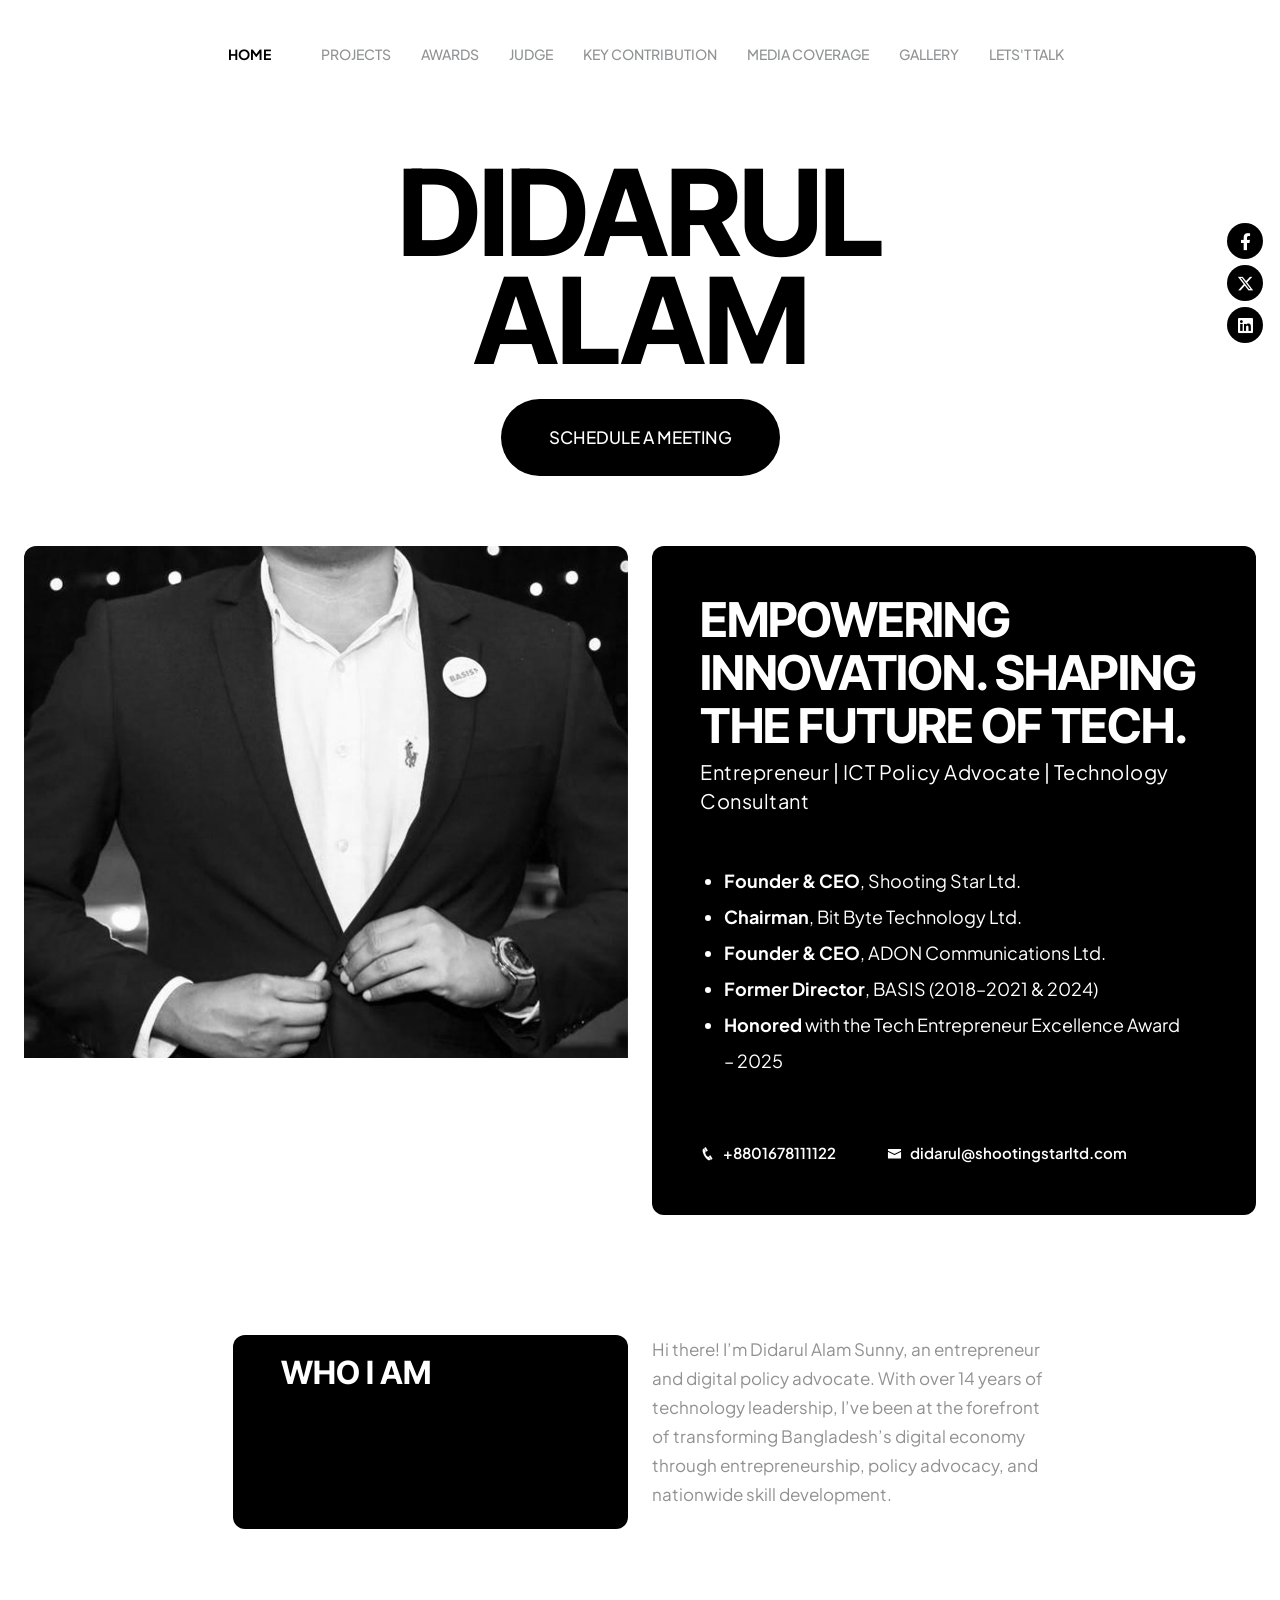
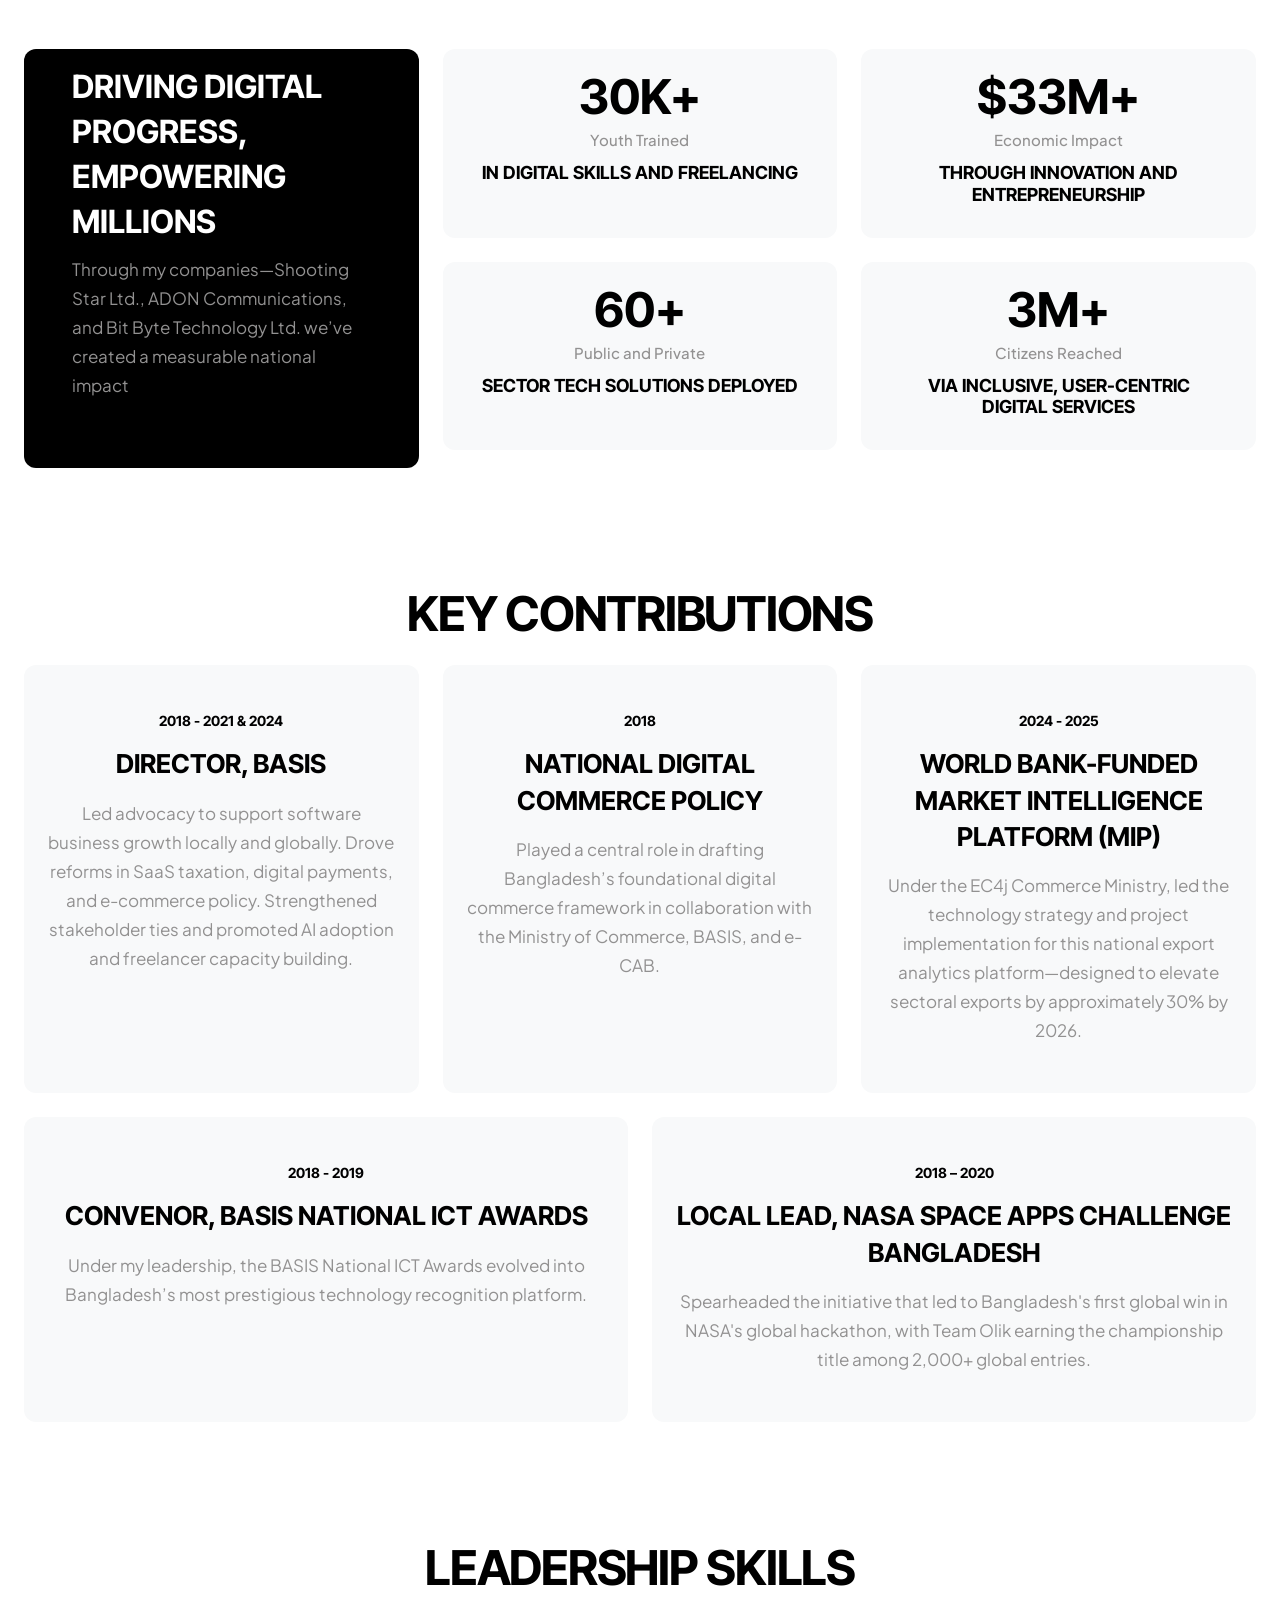
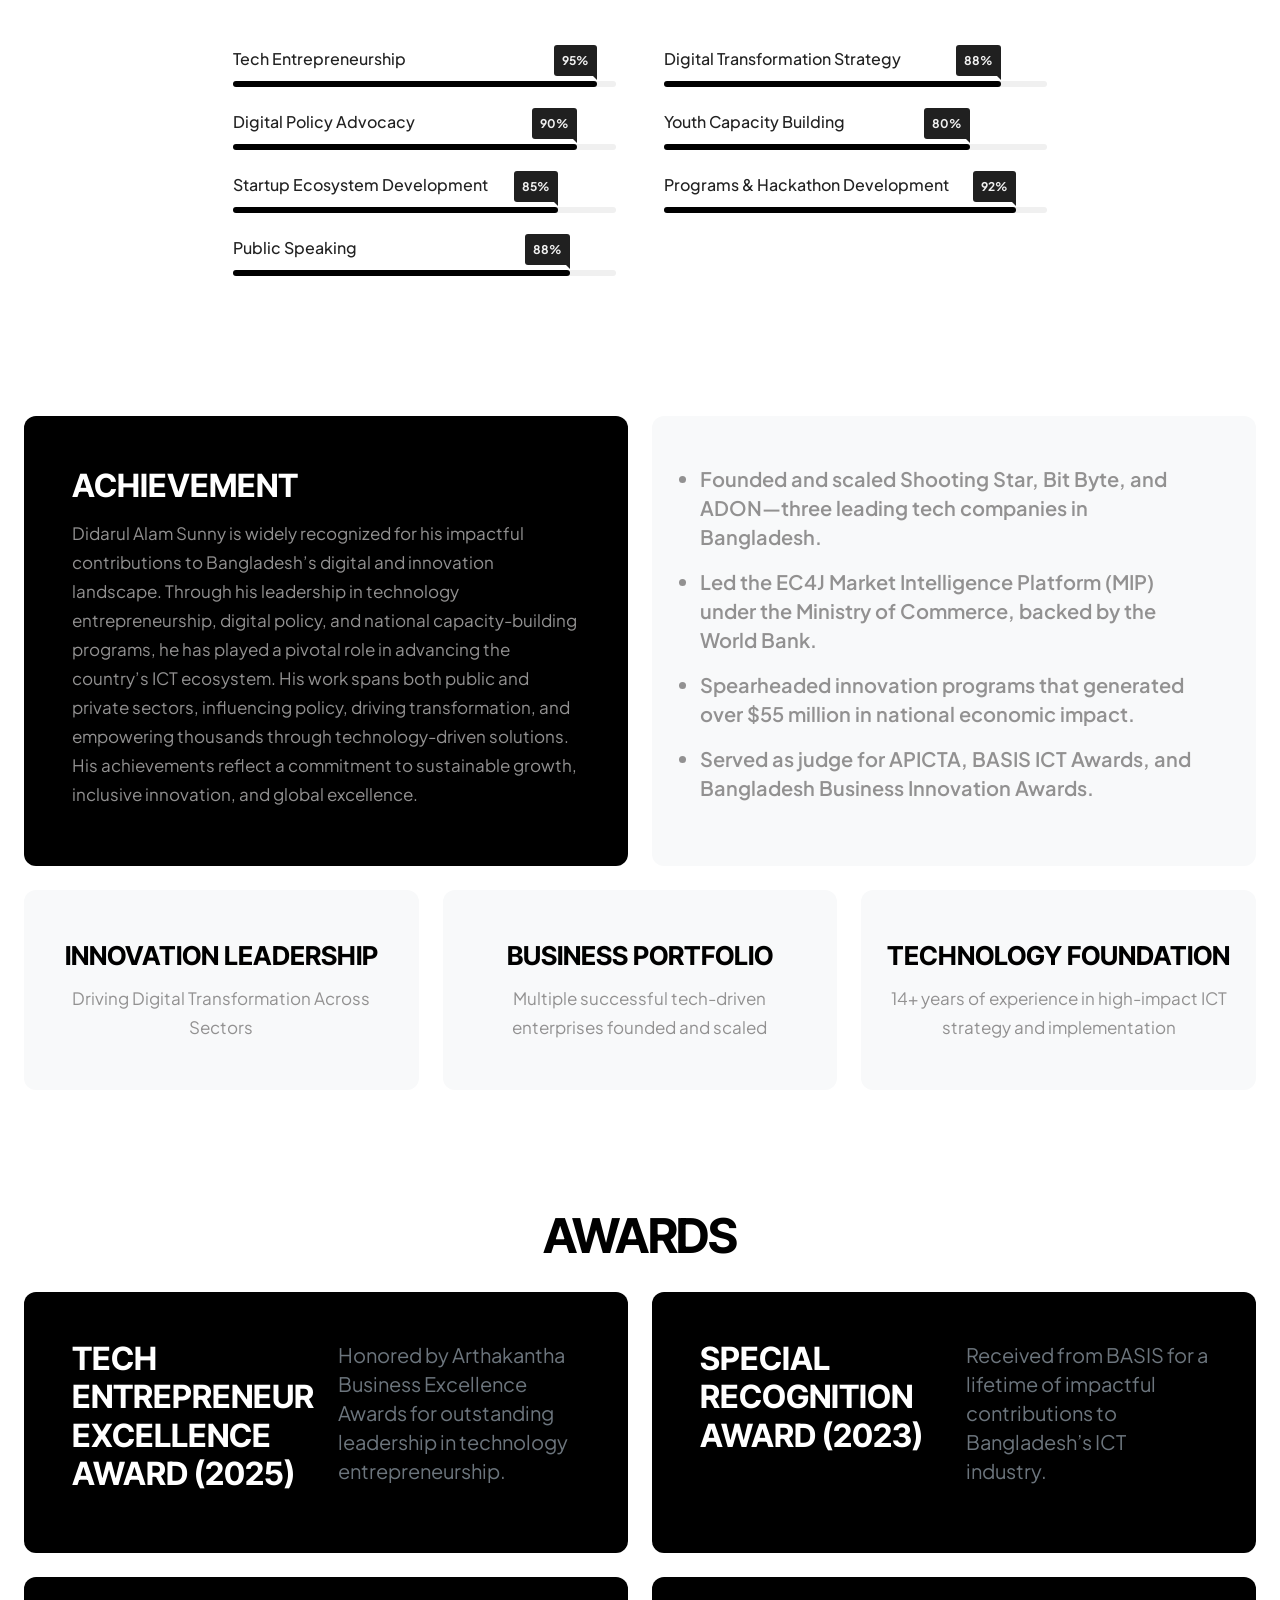
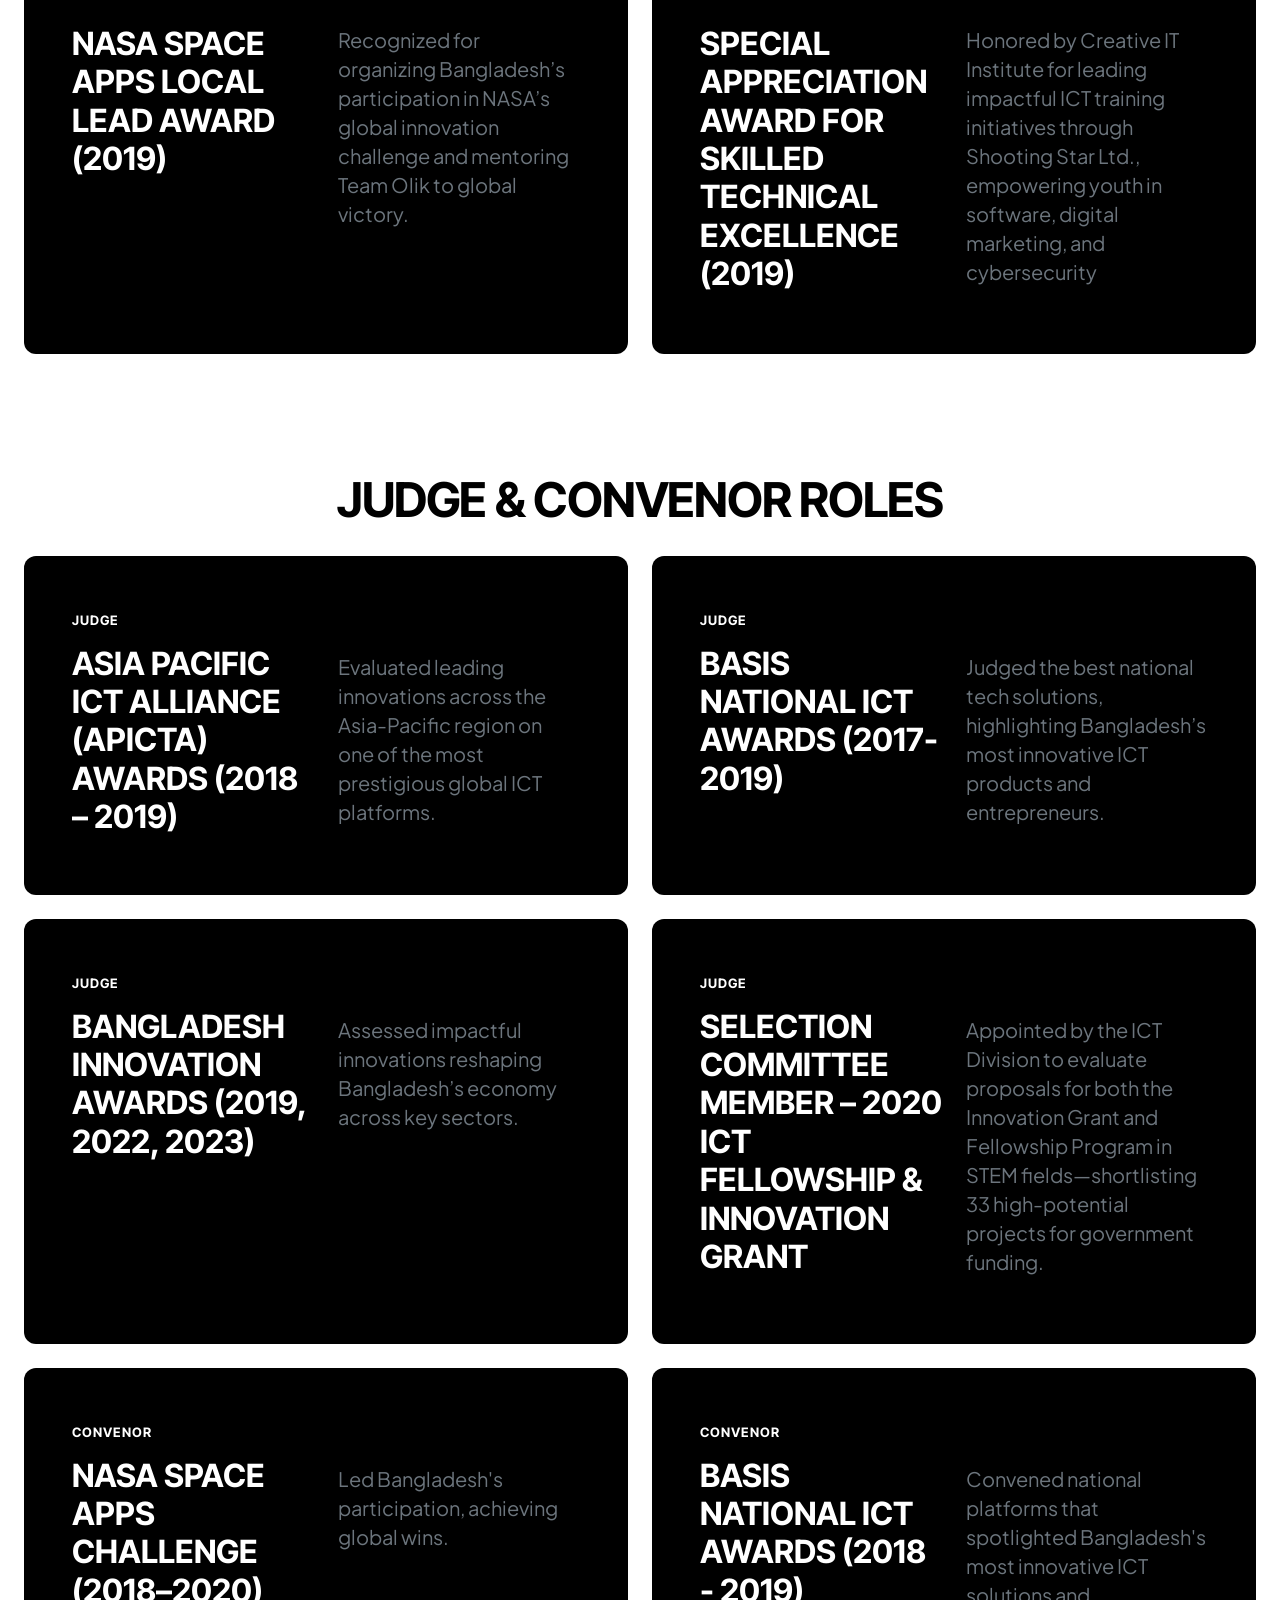
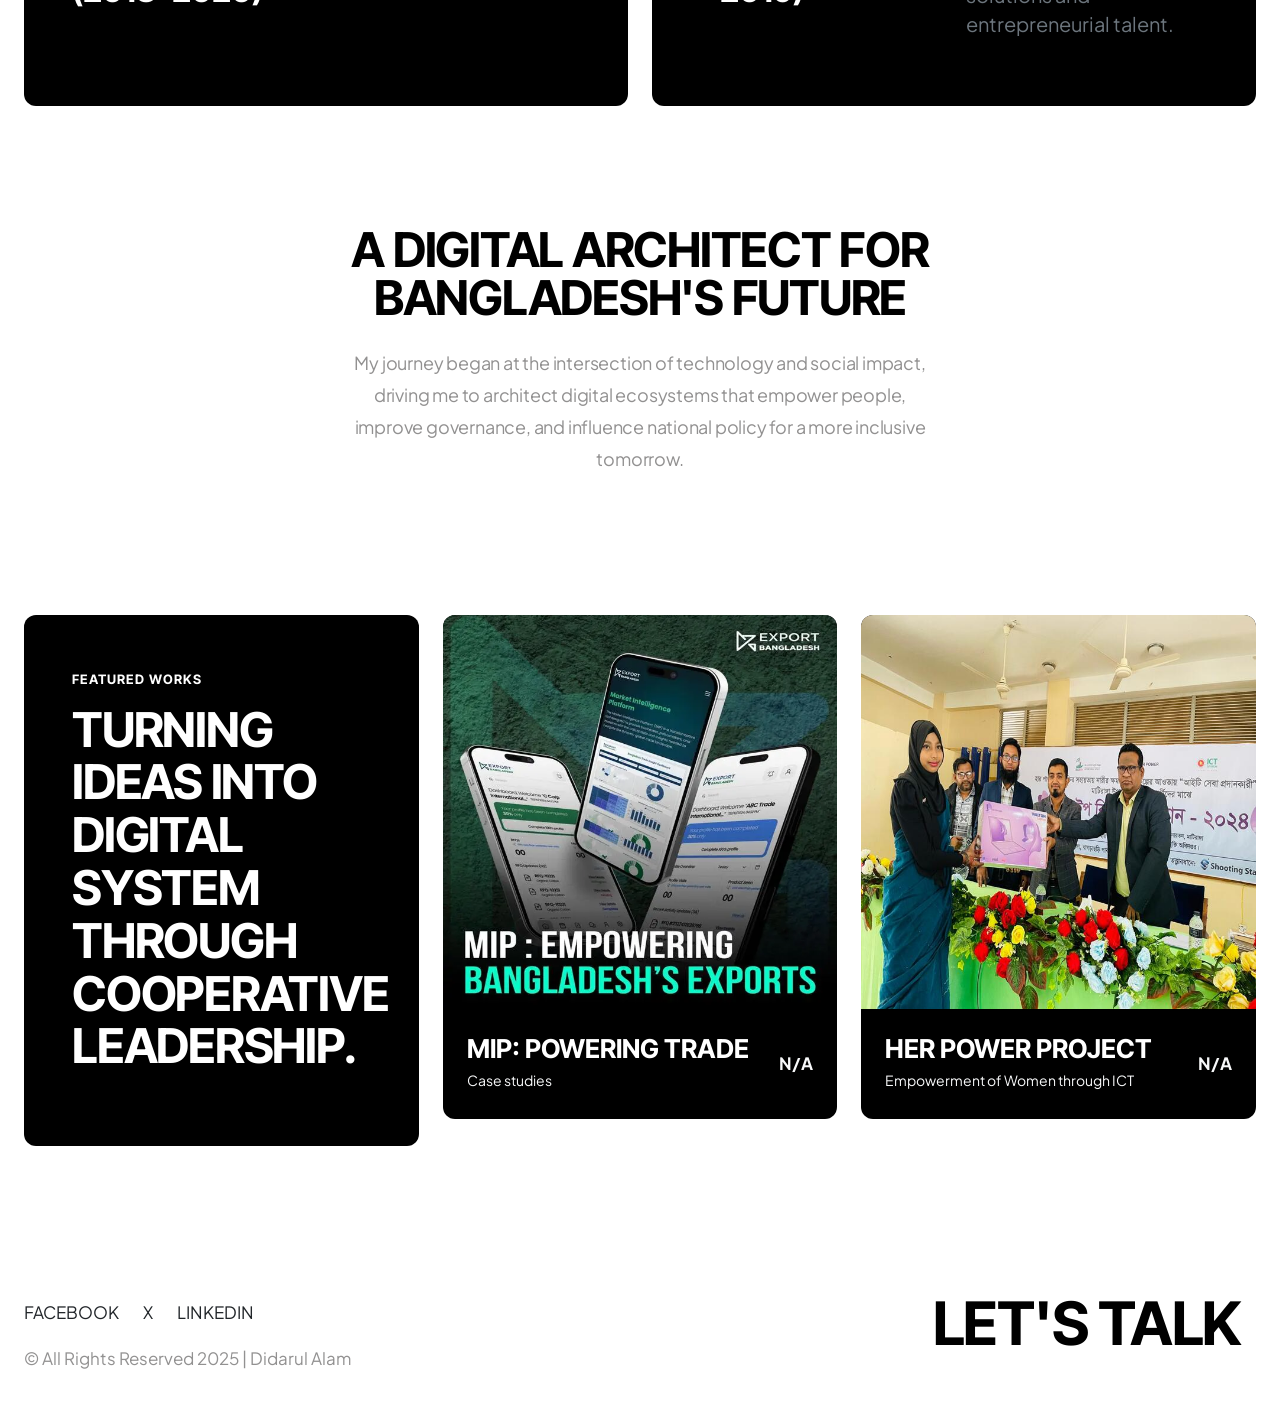
==== commit 75b20d48: "update some image description and uload MIP image" ====
--- a/index.html
+++ b/index.html
@@ -756,13 +756,13 @@
                             <div class="bg-dark rounded-1 overflow-hidden">
                                 <div class="hover relative overflow-hidden text-light">
                                     <a href="work-single.html" class="overflow-hidden d-block relative">
-                                        <img src="images/works/no-image.jpg" class="img-fluid hover-scale-1-2" alt="">
+                                        <img src="images/works/MIP.webp" class="img-fluid hover-scale-1-2" alt="">
                                     </a>
 
                                     <div class="p-4 d-flex justify-content-between align-items-center">
                                         <div>
-                                            <h3 class="mb-0 lh-1-2">MIP Platform</h3>
-                                            <span class="fs-14"> Market Intelligence Platform</span>
+                                            <h3 class="mb-0 lh-1-2">MIP: Powering Trade</h3>
+                                            <span class="fs-14">Case studies</span>
                                         </div>
                                         <div class="fw-bold">
                                             N/A
--- a/css/07_custom.css
+++ b/css/07_custom.css
@@ -197,6 +197,7 @@
   font-weight: 600;
   padding: 40px;
   letter-spacing: 1px;
+  line-height: normal;
   text-transform: uppercase;
   opacity: 0;
   transform: translateY(10px);
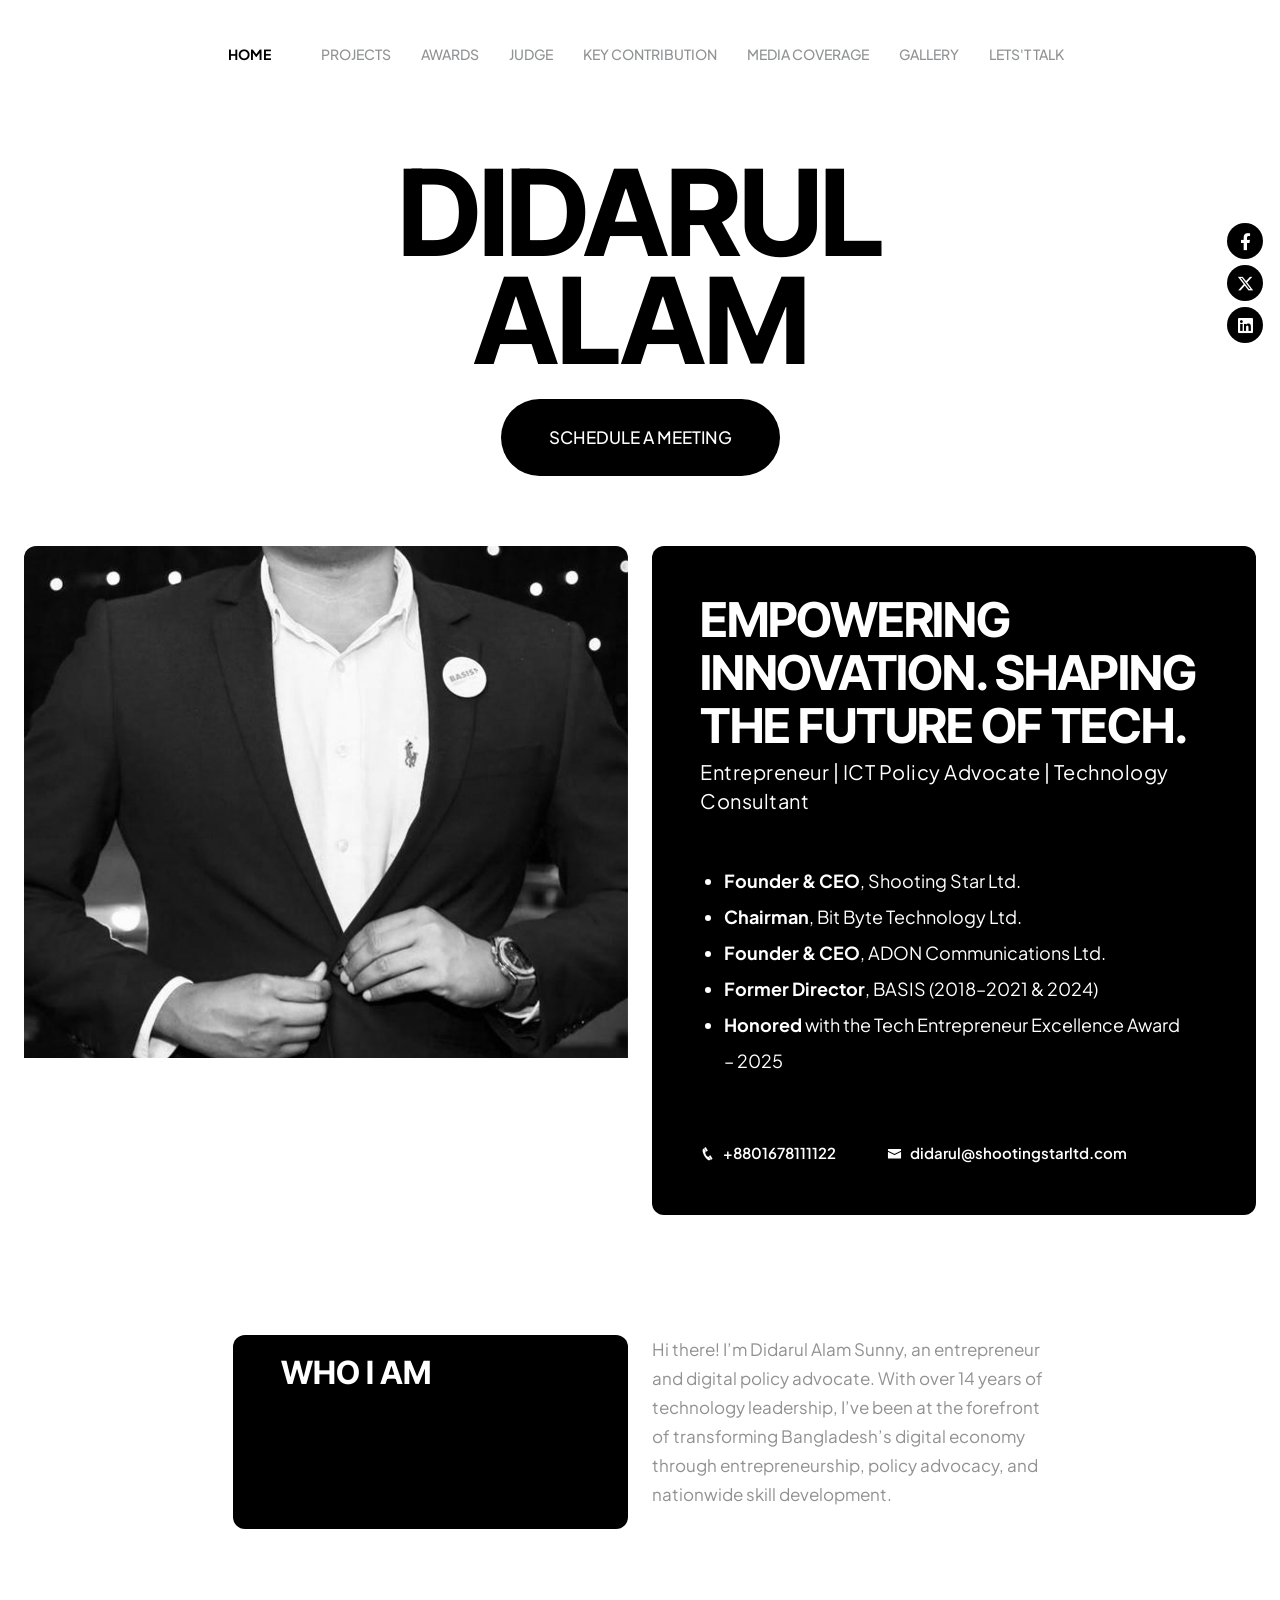
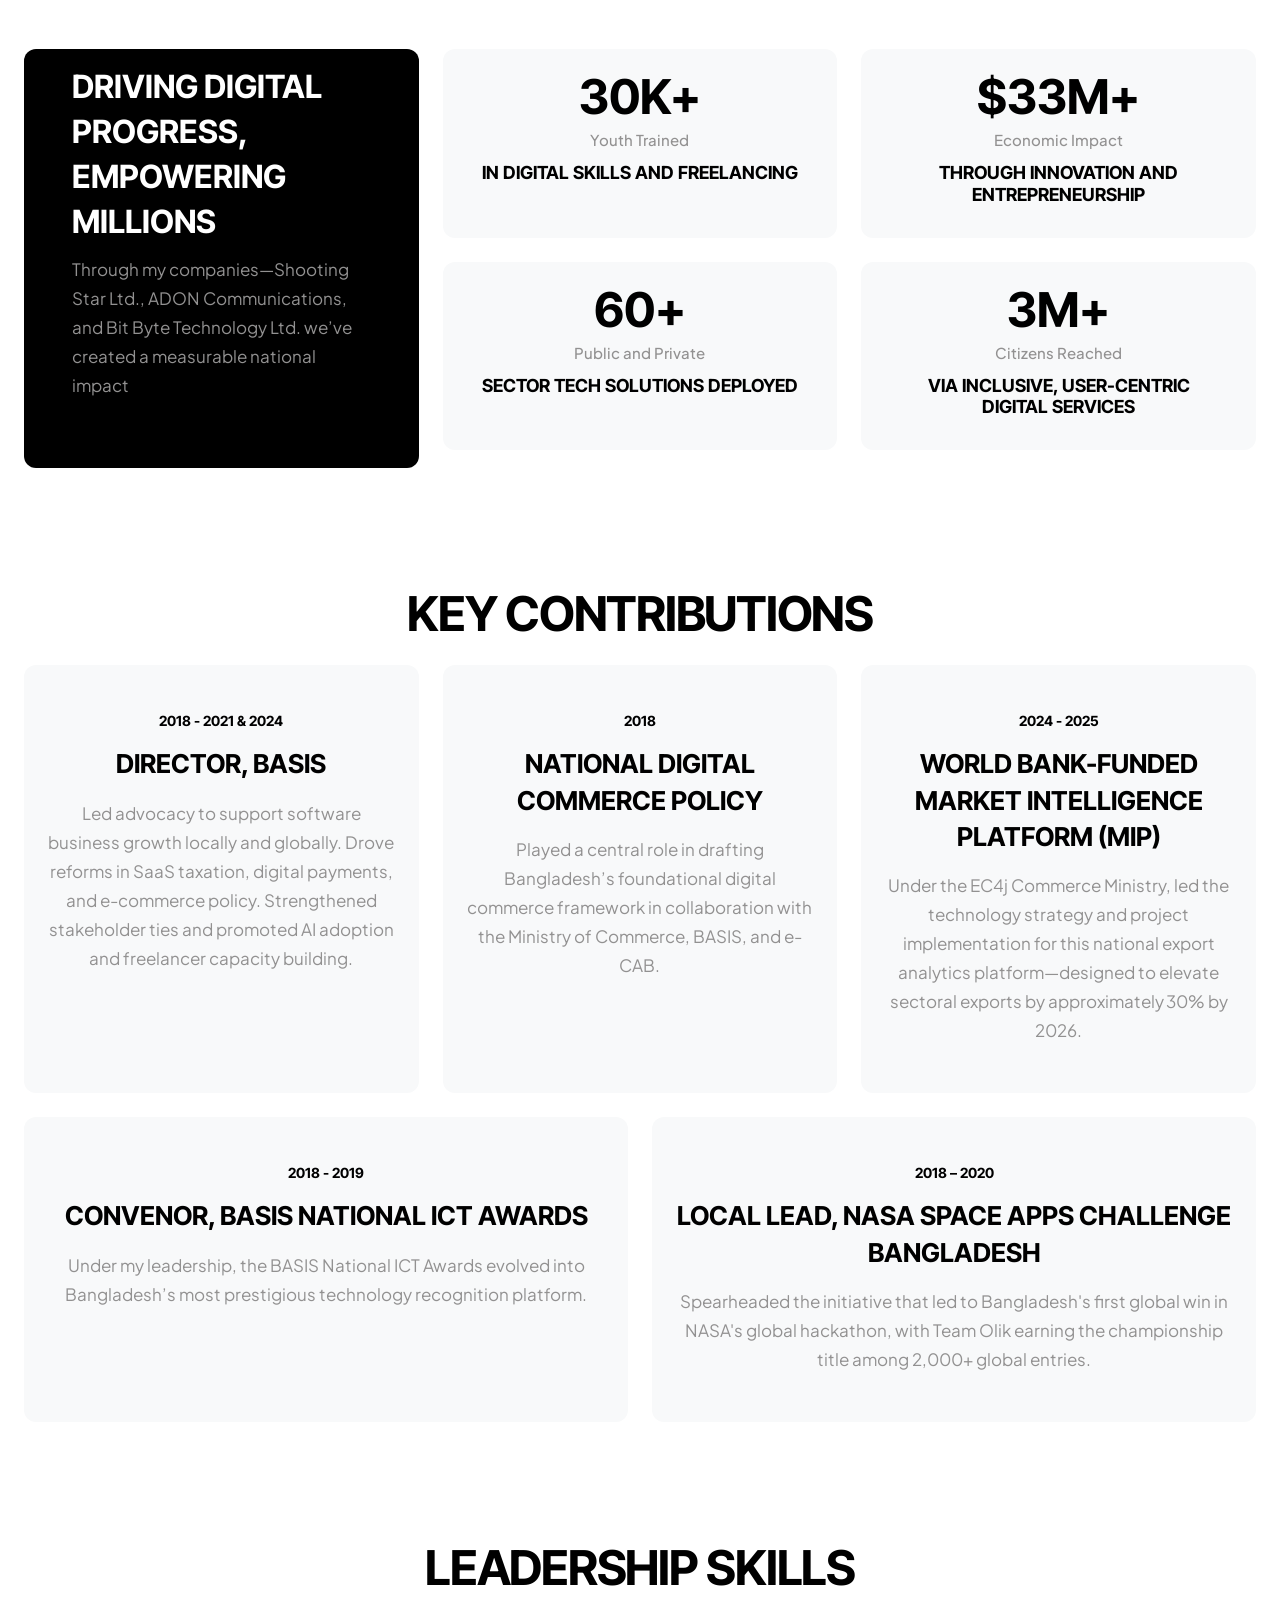
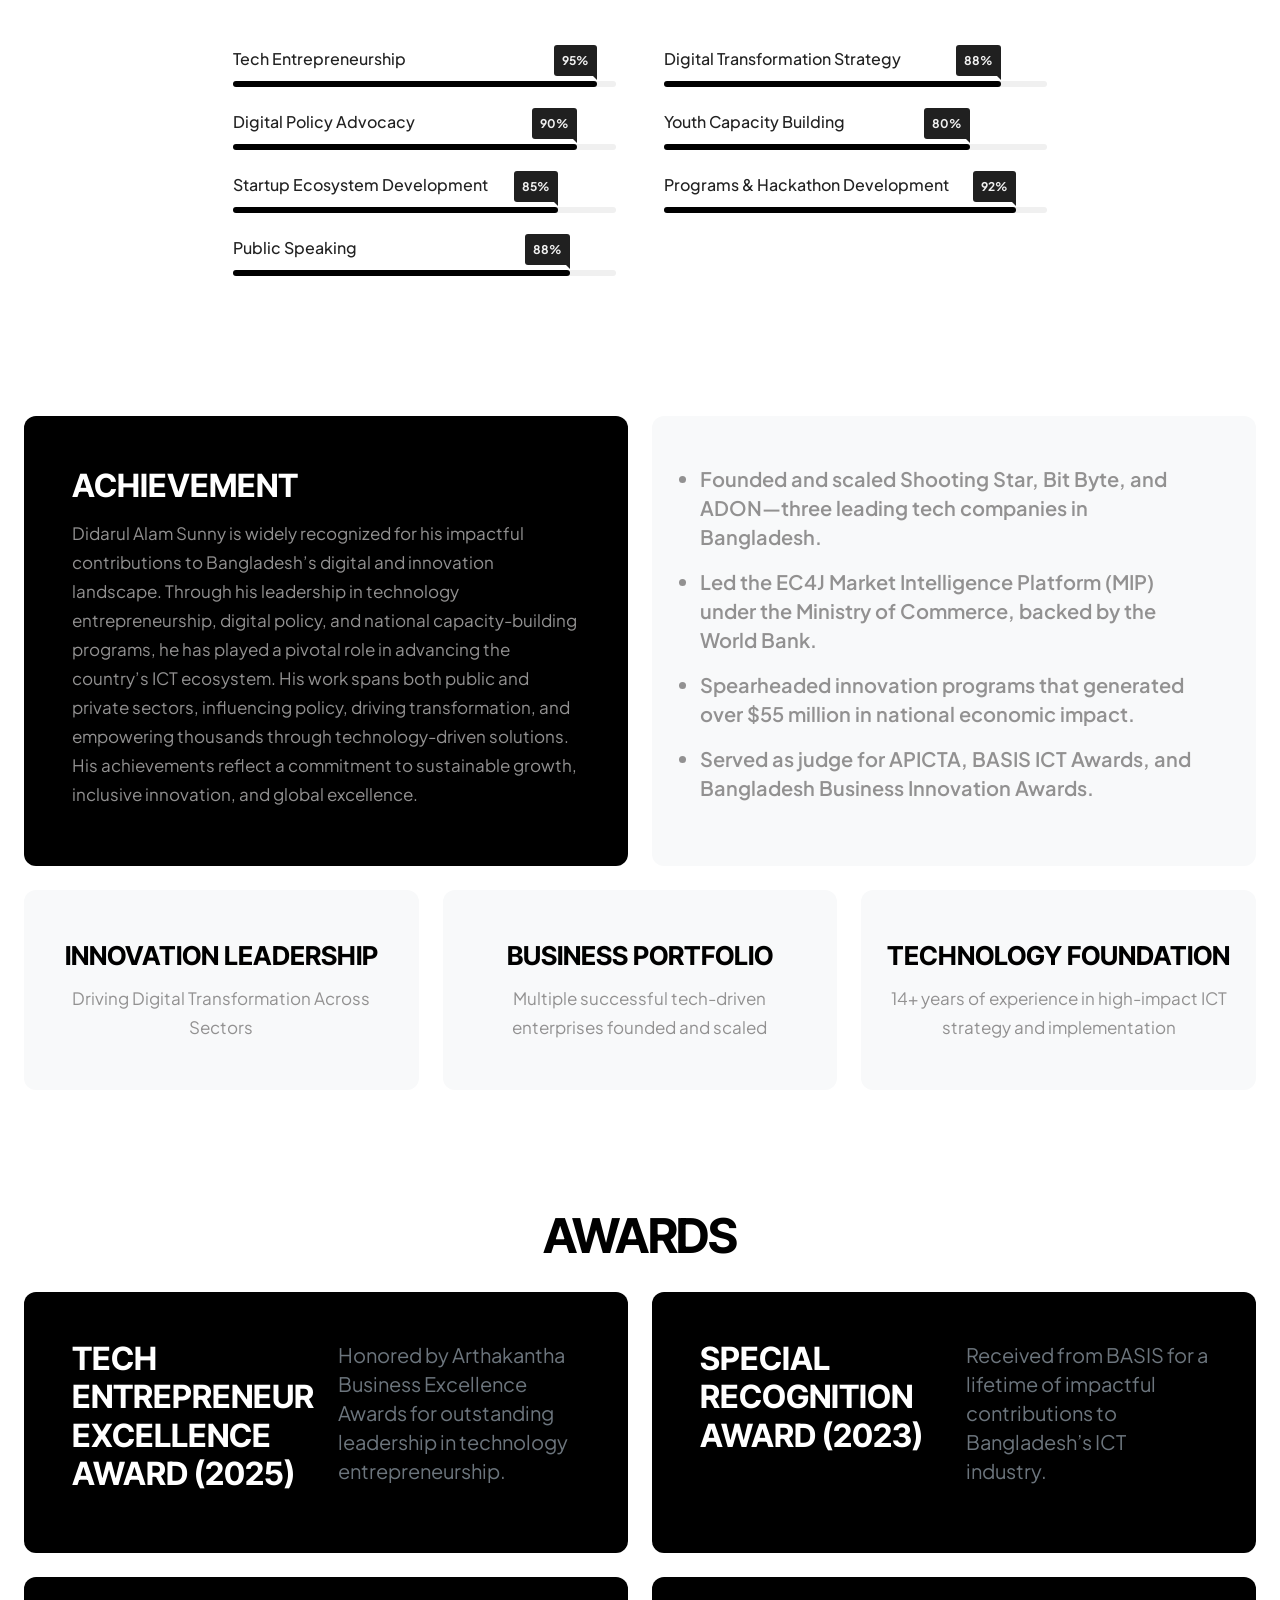
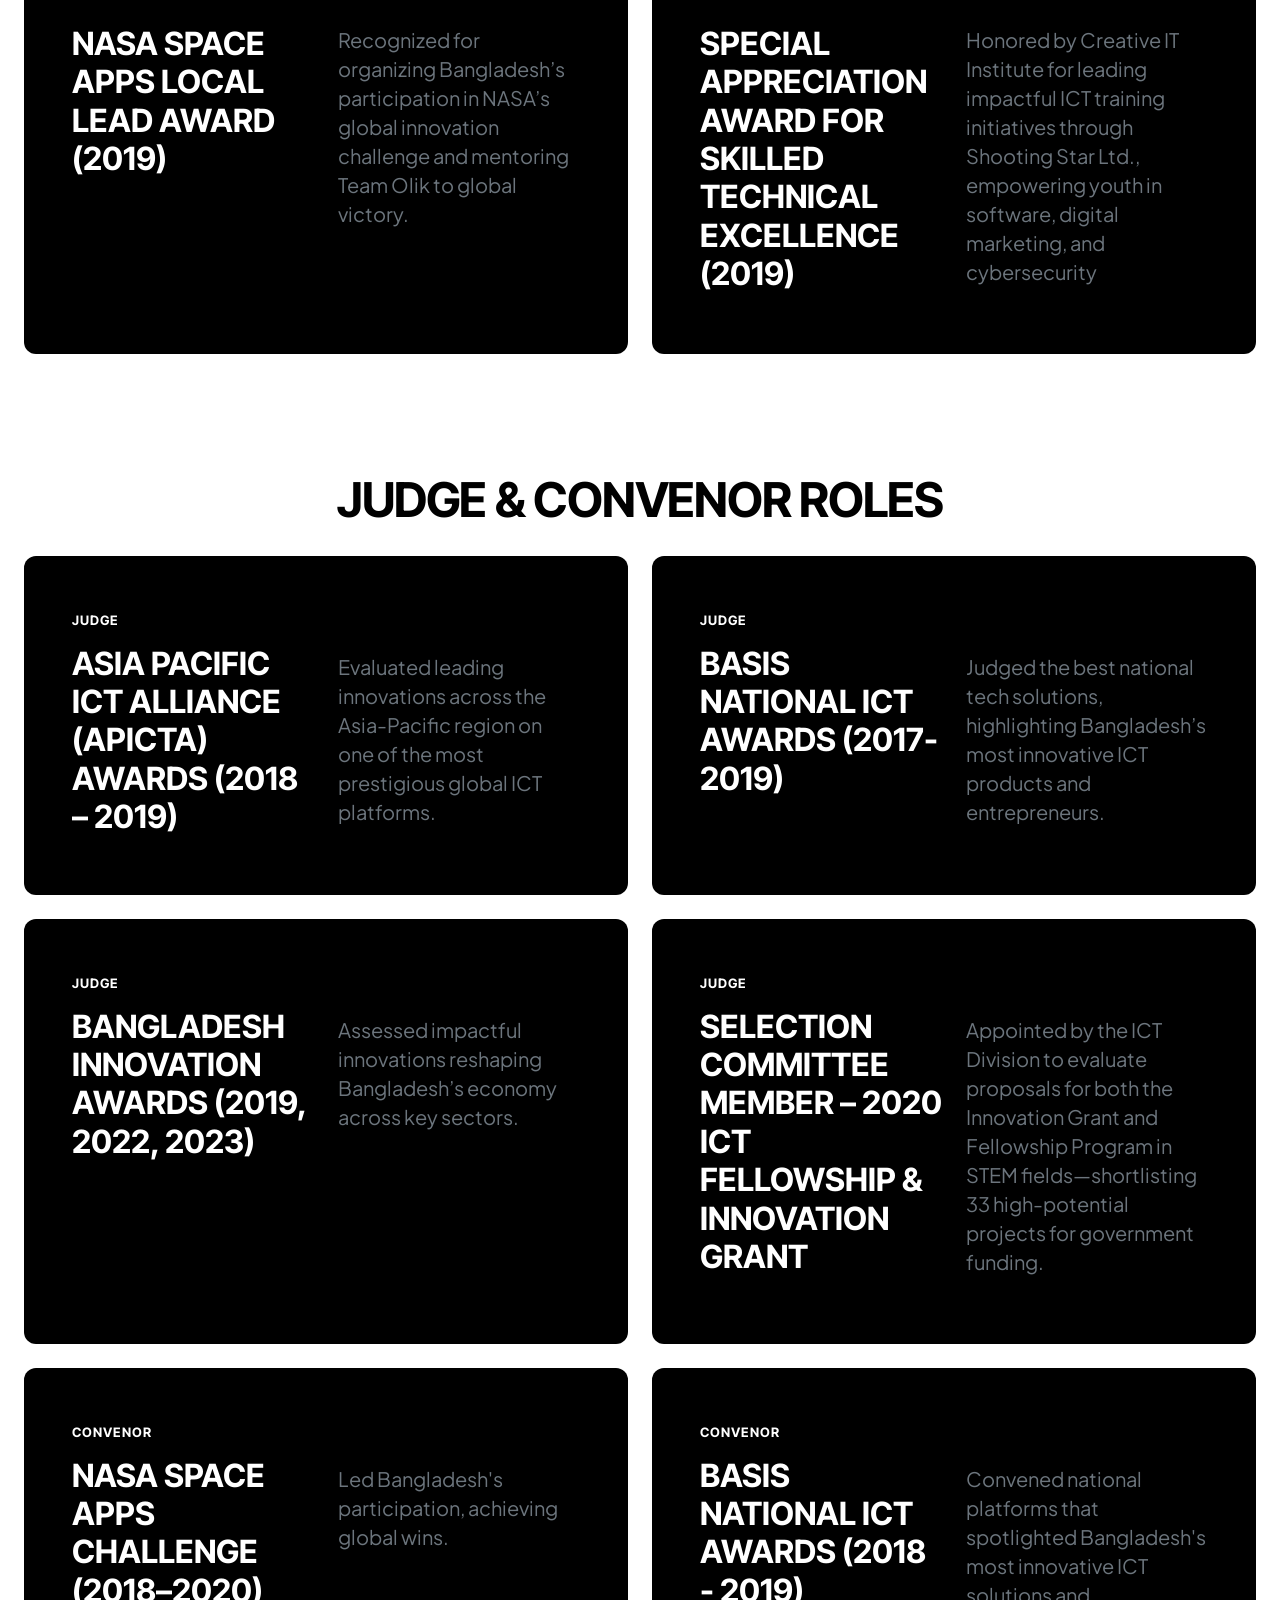
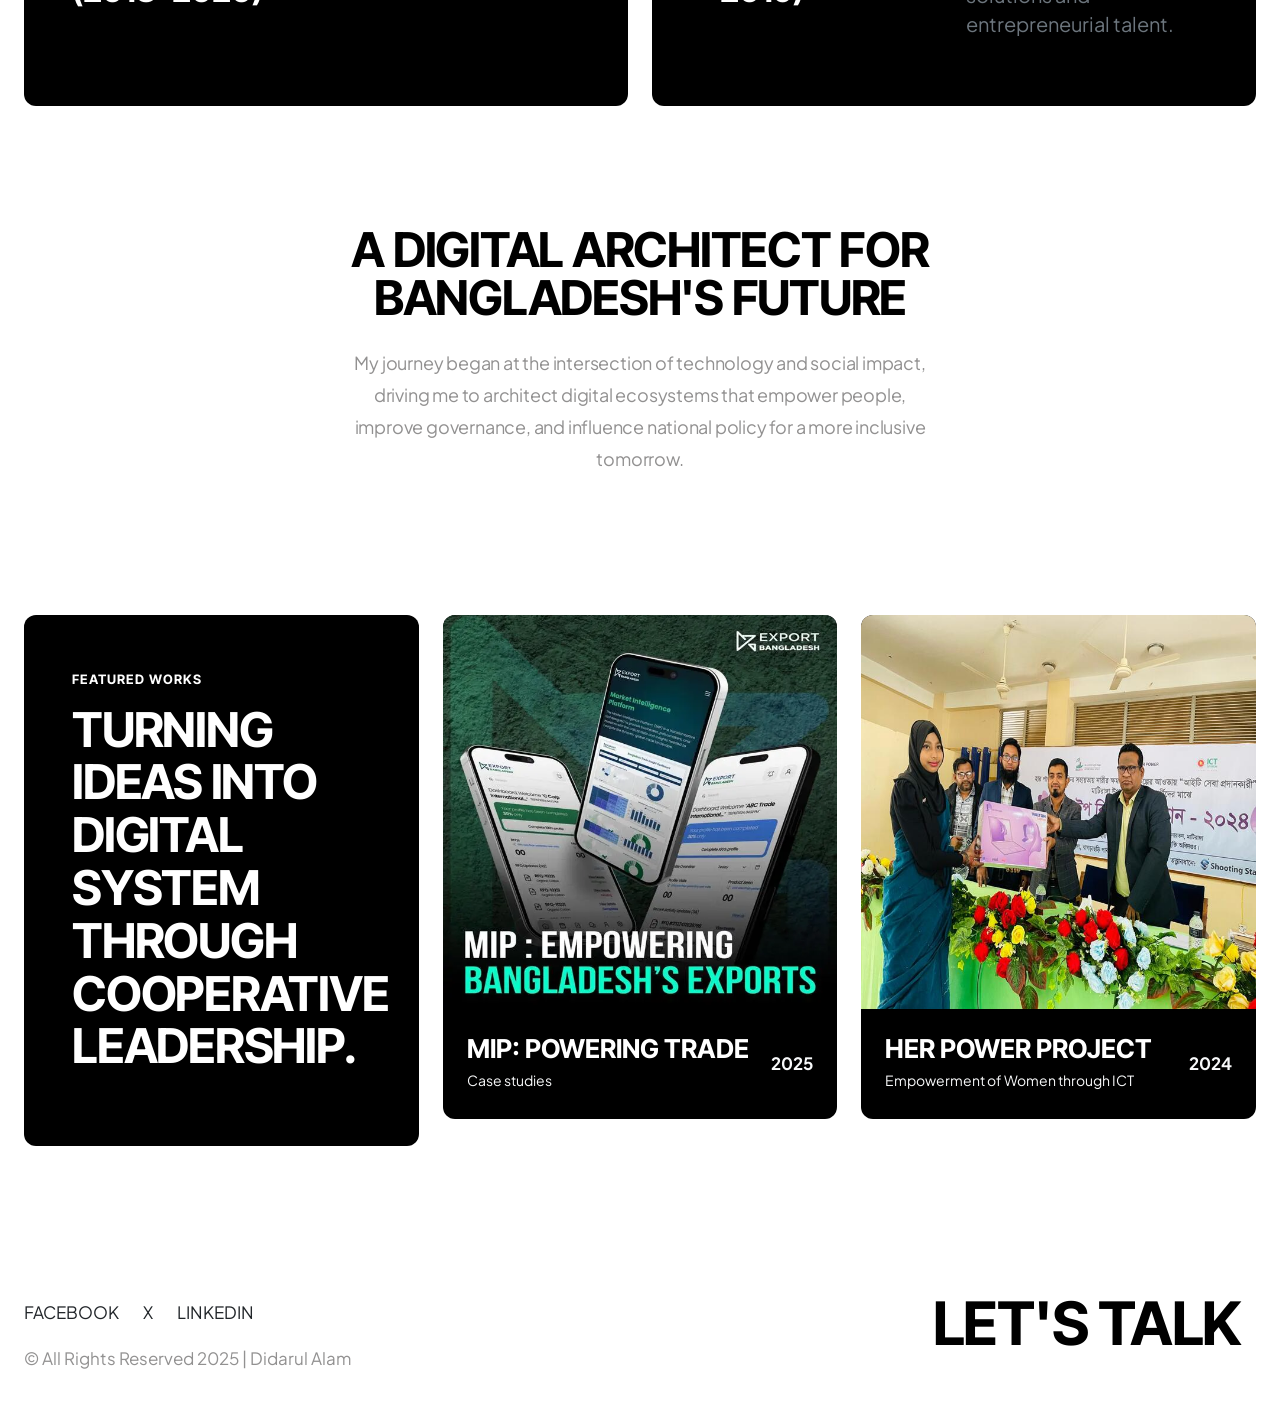
==== commit d03ce6cc: "update time line in featured works" ====
--- a/index.html
+++ b/index.html
@@ -765,7 +765,7 @@
                                             <span class="fs-14">Case studies</span>
                                         </div>
                                         <div class="fw-bold">
-                                            N/A
+                                            2025
                                         </div>
                                     </div>
                                 </div>
@@ -784,7 +784,7 @@
                                             <span class="fs-14">Empowerment of Women through ICT</span>
                                         </div>
                                         <div class="fw-bold">
-                                            N/A
+                                            2024
                                         </div>
                                     </div>
                                 </div>
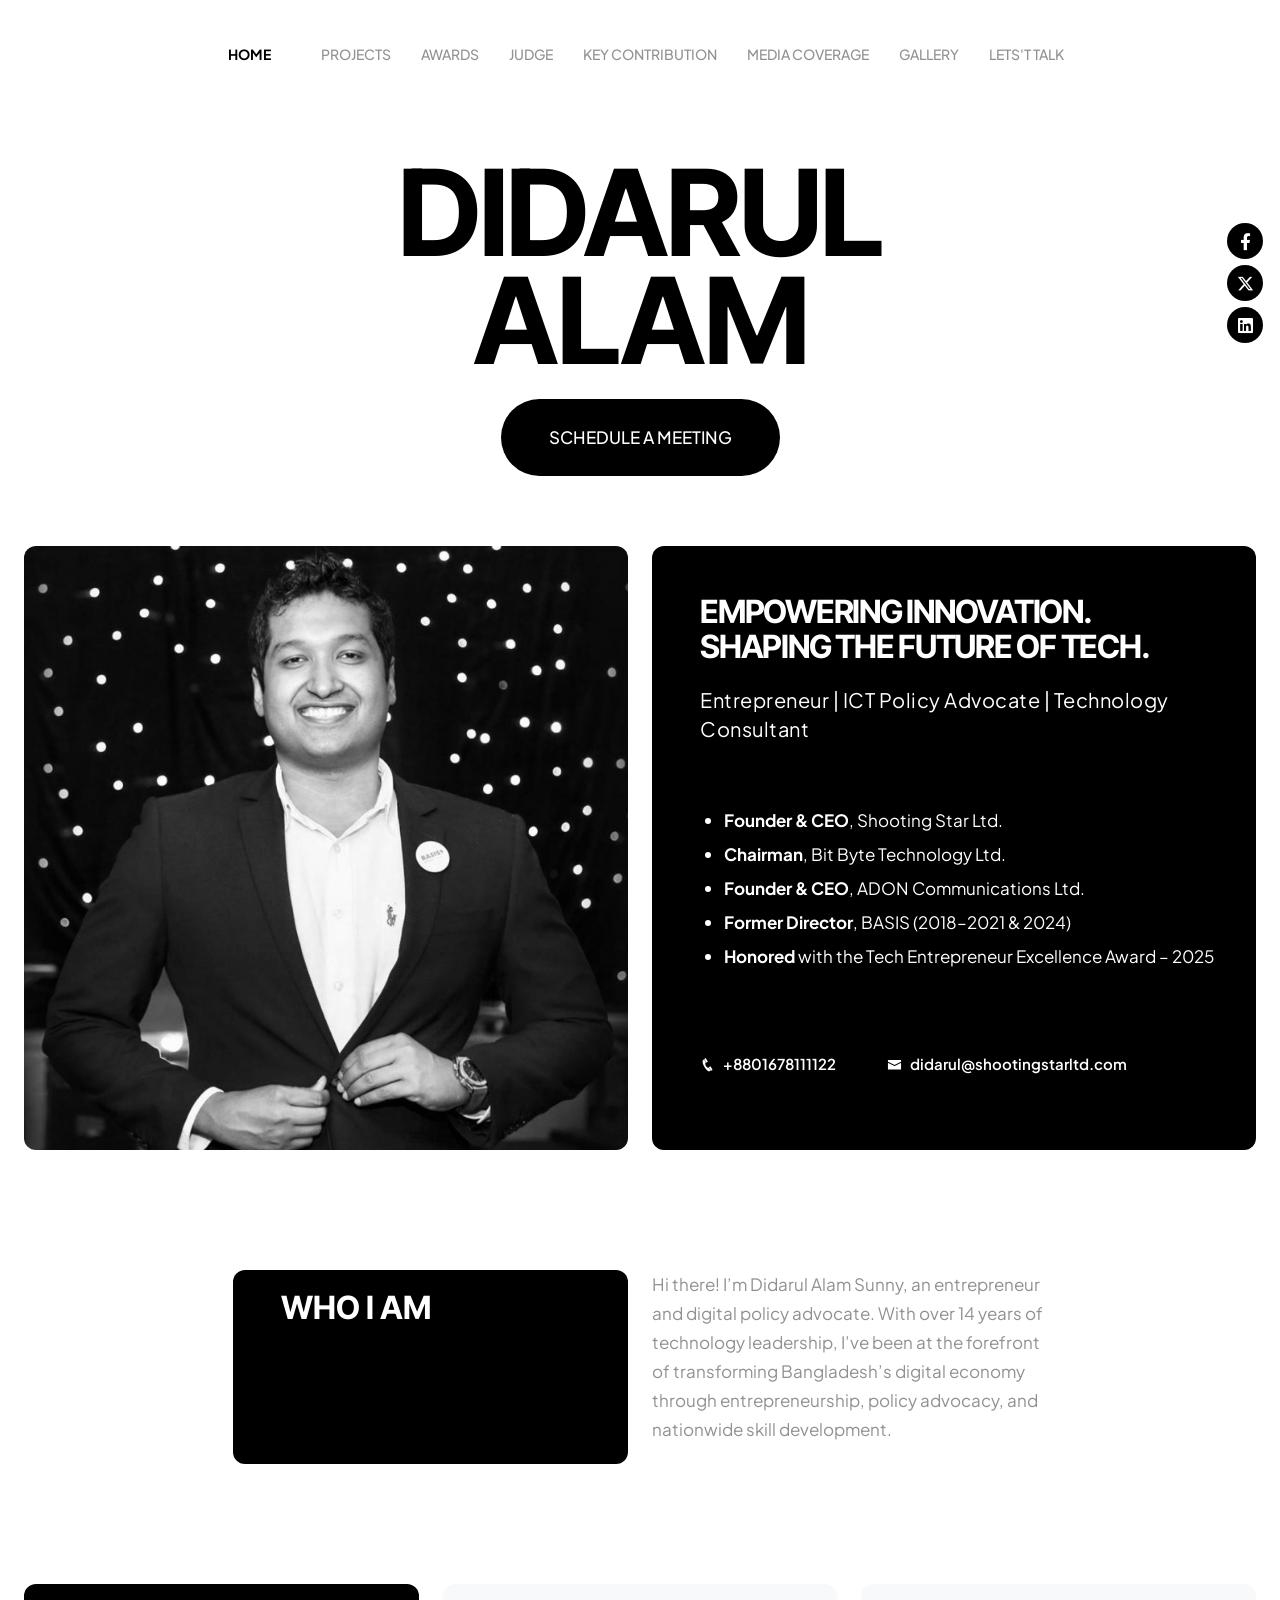
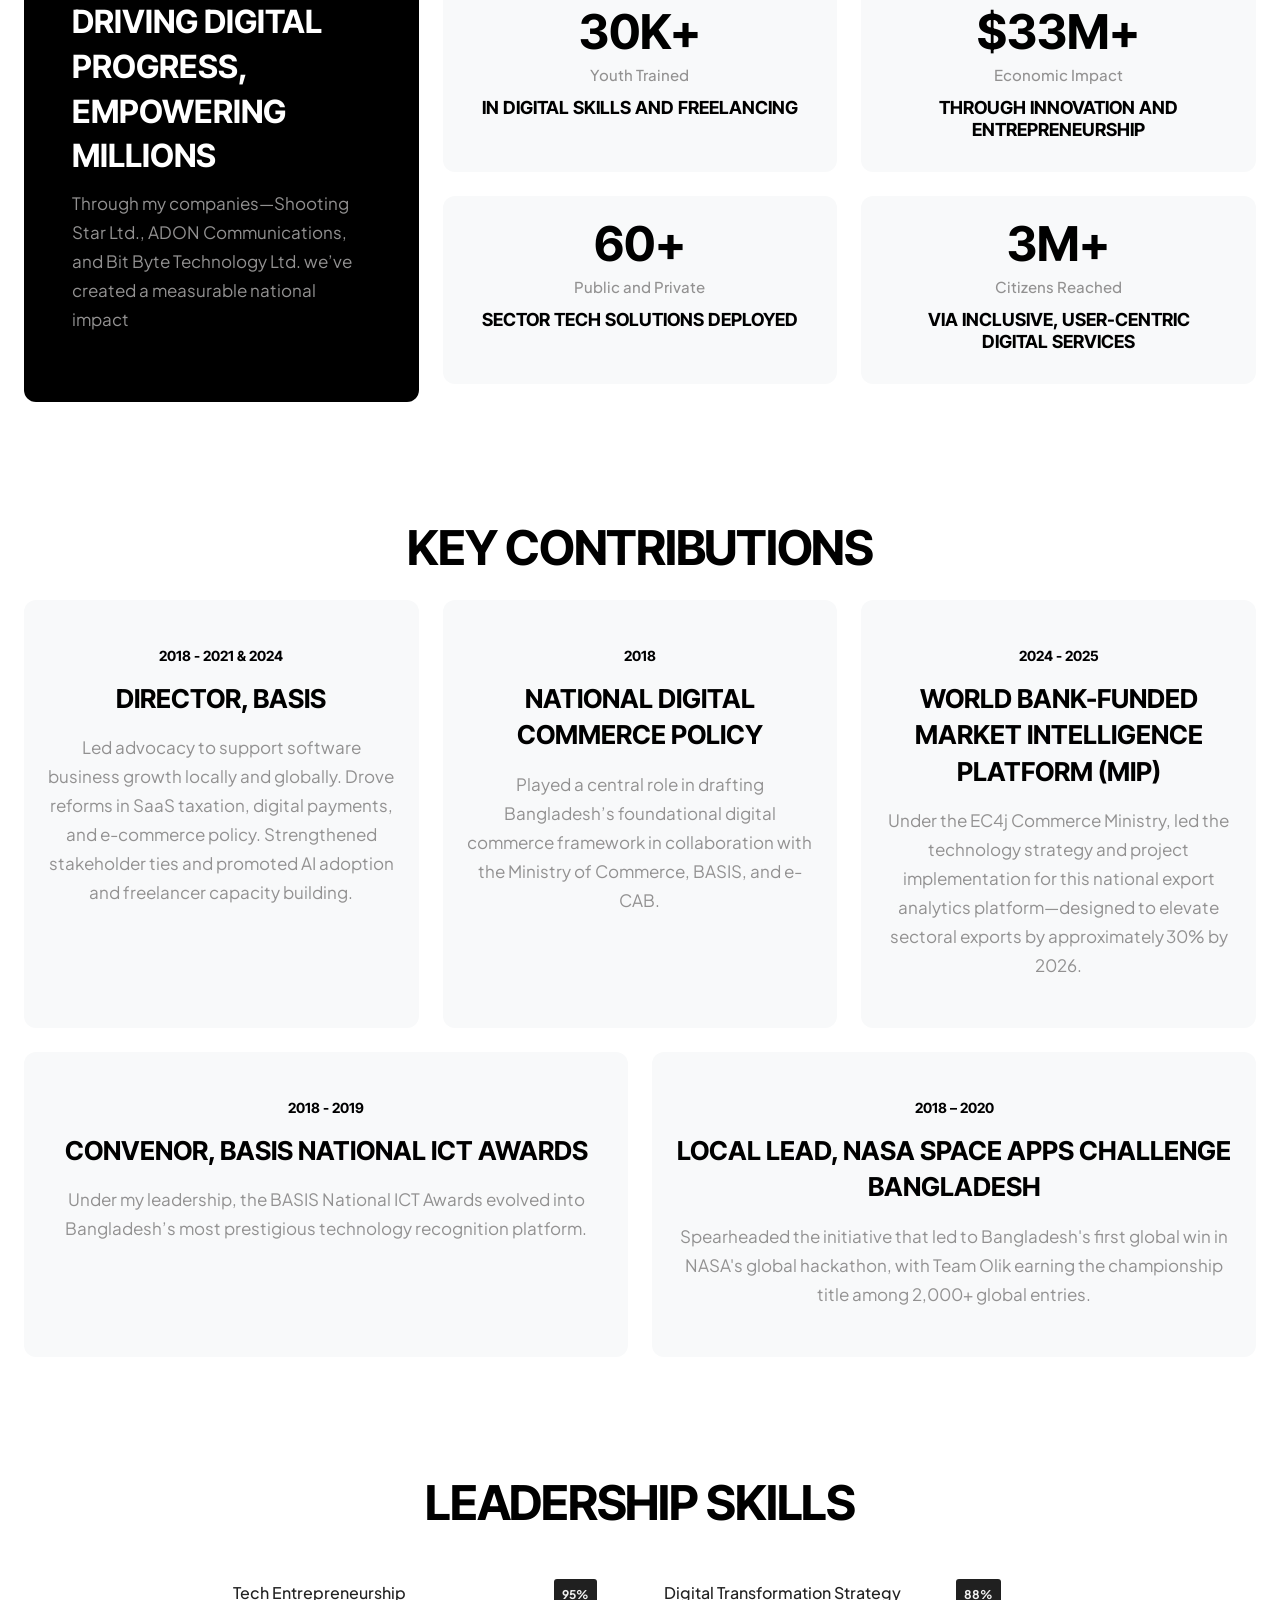
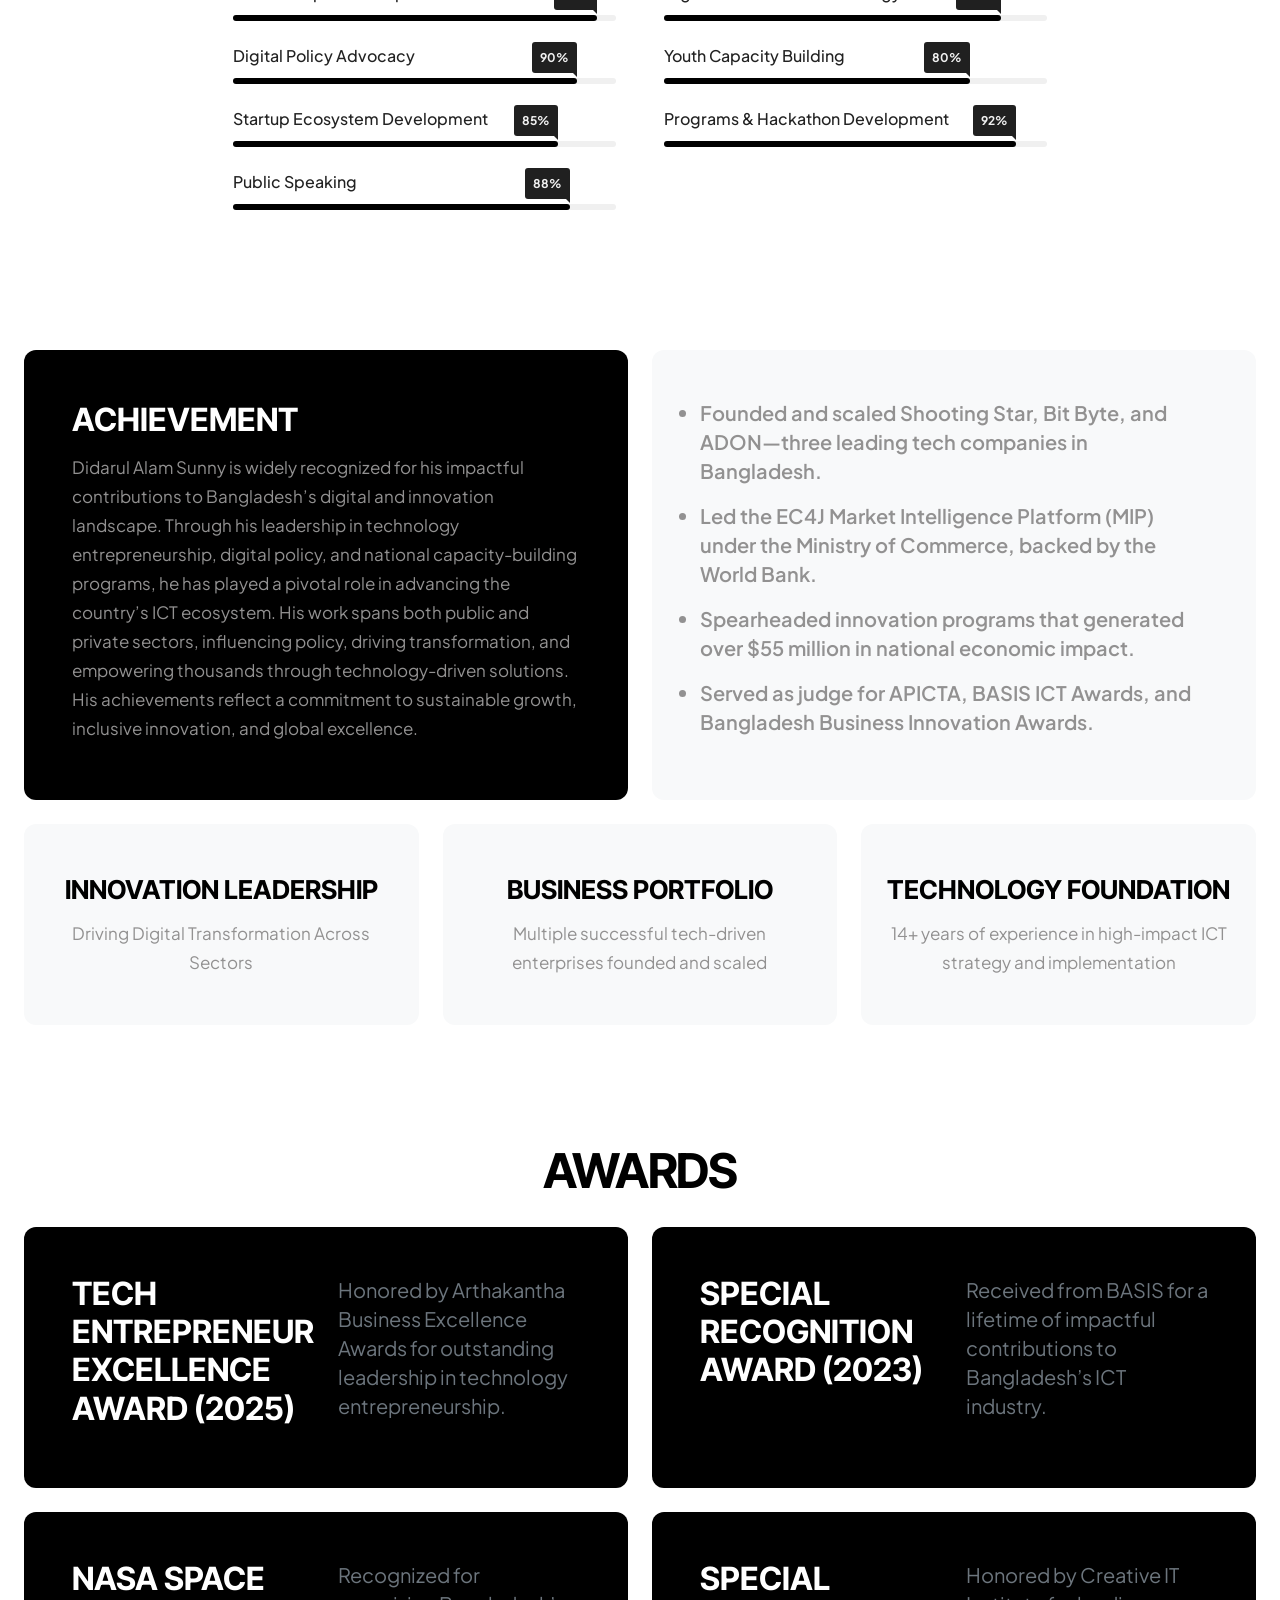
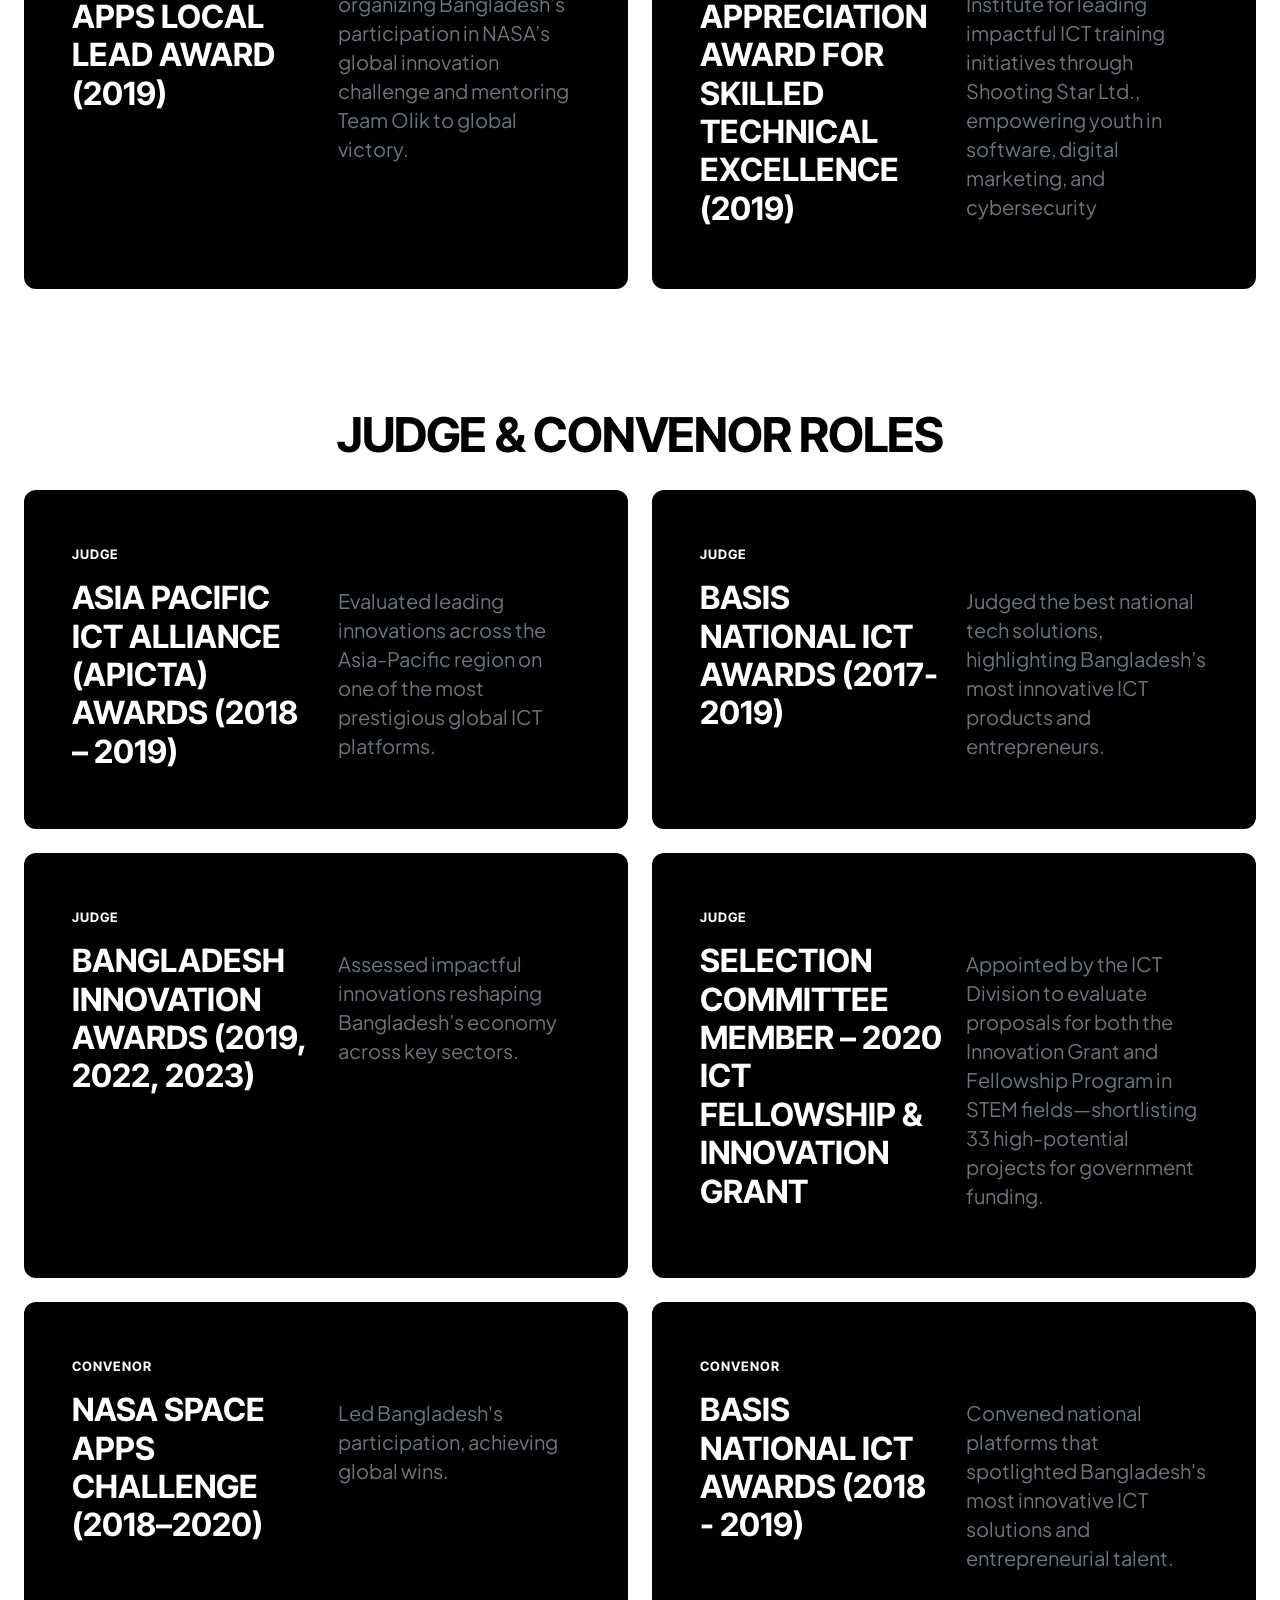
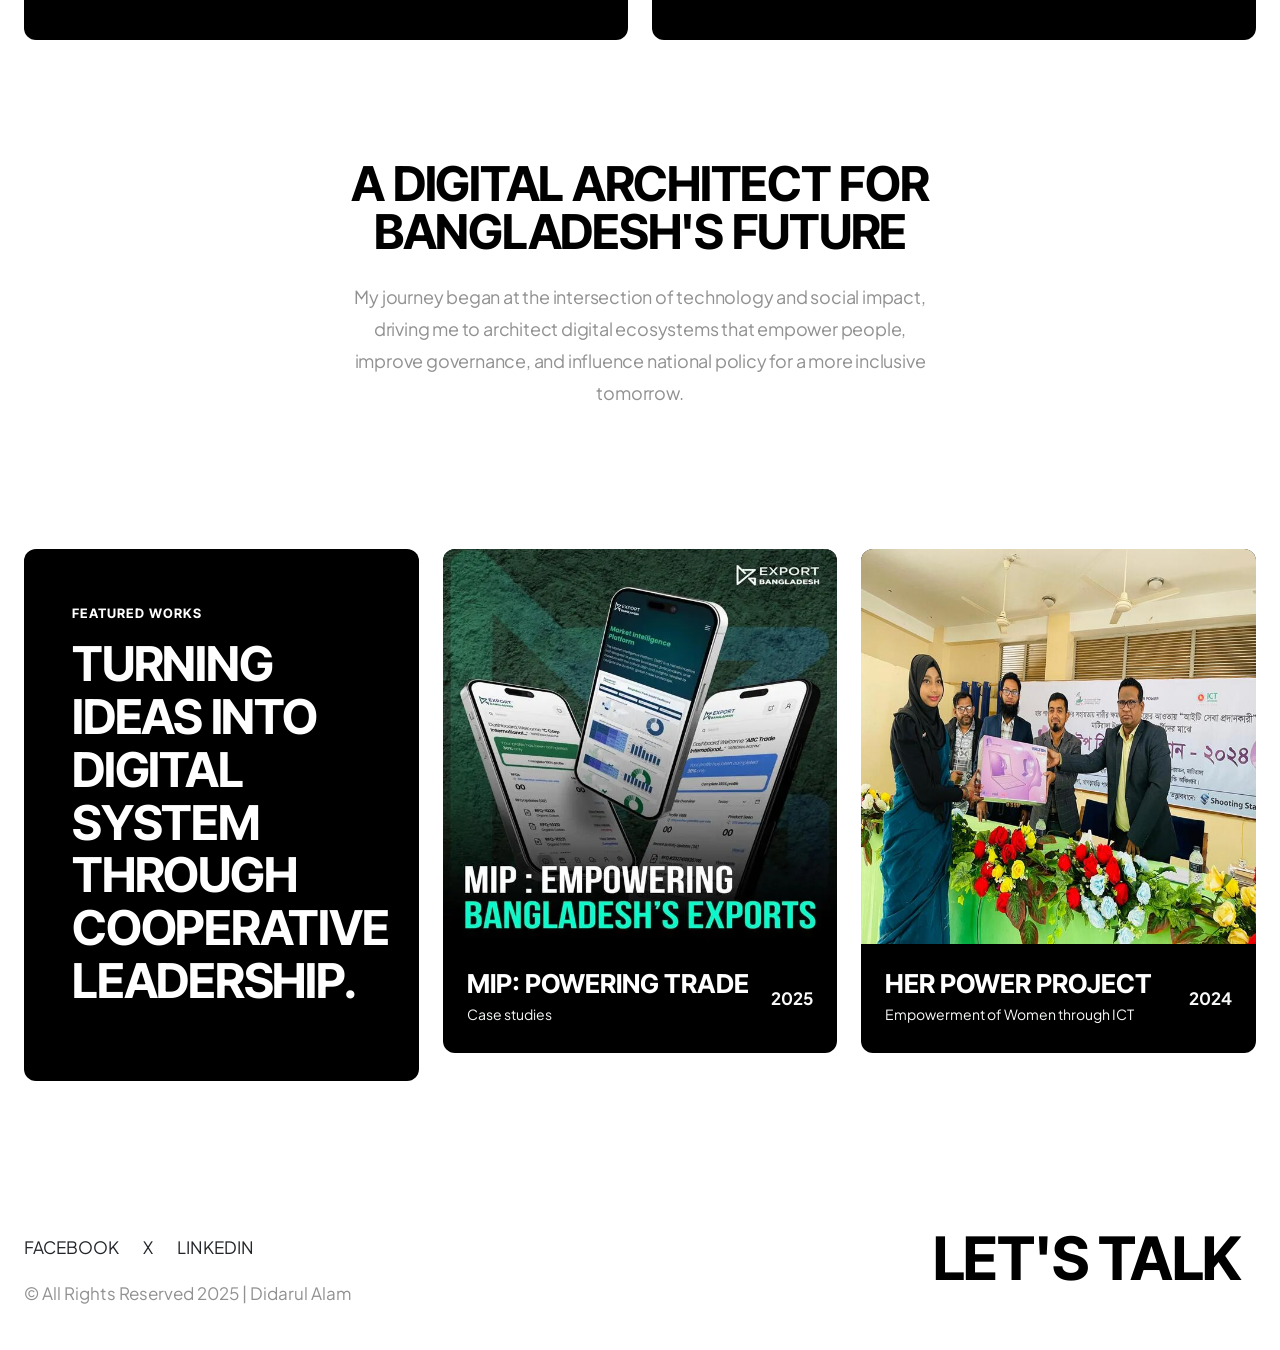
==== commit 0b828fa0: "fixed profile image" ====
--- a/index.html
+++ b/index.html
@@ -171,7 +171,8 @@
             <!-- About section start  -->
             <section class="no-top px-4">
                 <div class="container-fluid">
-                    <div class="row g-4">
+                    <!-- old code  -->
+                    <!-- <div class="row g-4">
                         <div class="col-xl-6">
                             <div class="relative jarallax auto-height rounded-1 overflow-hidden wow fadeInUp"
                                 data-wow-delay=".6s">
@@ -229,7 +230,59 @@
                                 </div>
                             </div>
                         </div>
-                    </div>
+                    </div> -->
+
+                    <!-- new code  -->
+                    <div class="row g-4 align-items-stretch">
+                        <!-- Left Column: Image -->
+                        <div class="col-xl-6">
+                            <div class="h-100 rounded-1 overflow-hidden">
+                                <img src="images/misc/DIDARBHAI.jpg" class="img-fluid w-100 h-100 object-fit-cover"
+                                    alt="Didarul Alam image">
+                            </div>
+                        </div>
+
+                        <!-- Right Column: Text -->
+                        <div class="col-xl-6 d-flex">
+                            <div class="d-flex flex-column justify-content-between w-100 rounded-1 overflow-hidden p-lg-5 p-4 pb-5 wow bg-color fadeInUp"
+                                data-wow-delay=".6s">
+
+                                <!-- Title & Subtitle -->
+                                <div class="text-white mb-4">
+                                    <h2 class="mb-3 fw-bold text-wrap fs-2 fs-md-1">
+                                        EMPOWERING INNOVATION. Shaping the Future of Tech.
+                                    </h2>
+                                    <div class="fw-semibold fs-16 fs-md-24 text-wrap" style="letter-spacing: 0.5px;">
+                                        Entrepreneur | ICT Policy Advocate | Technology Consultant
+                                    </div>
+                                </div>
+
+                                <!-- List -->
+                                <div class="text-white p-4 mb-4">
+                                    <ul class="lh-lg responsive-font text-start">
+                                        <li><strong>Founder & CEO</strong>, Shooting Star Ltd.</li>
+                                        <li><strong>Chairman</strong>, Bit Byte Technology Ltd.</li>
+                                        <li><strong>Founder & CEO</strong>, ADON Communications Ltd.</li>
+                                        <li><strong>Former Director</strong>, BASIS (2018–2021 & 2024)</li>
+                                        <li><strong>Honored</strong> with the Tech Entrepreneur Excellence Award – 2025
+                                        </li>
+                                    </ul>
+                                </div>
+
+                                <!-- Contact Info -->
+                                <div class="text-dark fs-15 fs-md-20 pb-4">
+                                    <div class="d-md-inline fw-600 me-5 text-white"><i
+                                            class="icofont-phone me-2"></i>+8801678111122</div>
+                                    <div class="d-md-inline fw-600 text-white"><i
+                                            class="icofont-envelope me-2"></i>didarul@shootingstarltd.com</div>
+                                </div>
+
+                            </div>
+                        </div>
+
+                    </div>
+
+
             </section>
 
             <section id="about" class="no-top px-4">
--- a/css/style.css
+++ b/css/style.css
@@ -11212,8 +11212,6 @@
   font-weight: 400;
 }
 
-.teaser-text h2 {}
-
 #navigation {
   position: fixed;
   width: 100%;
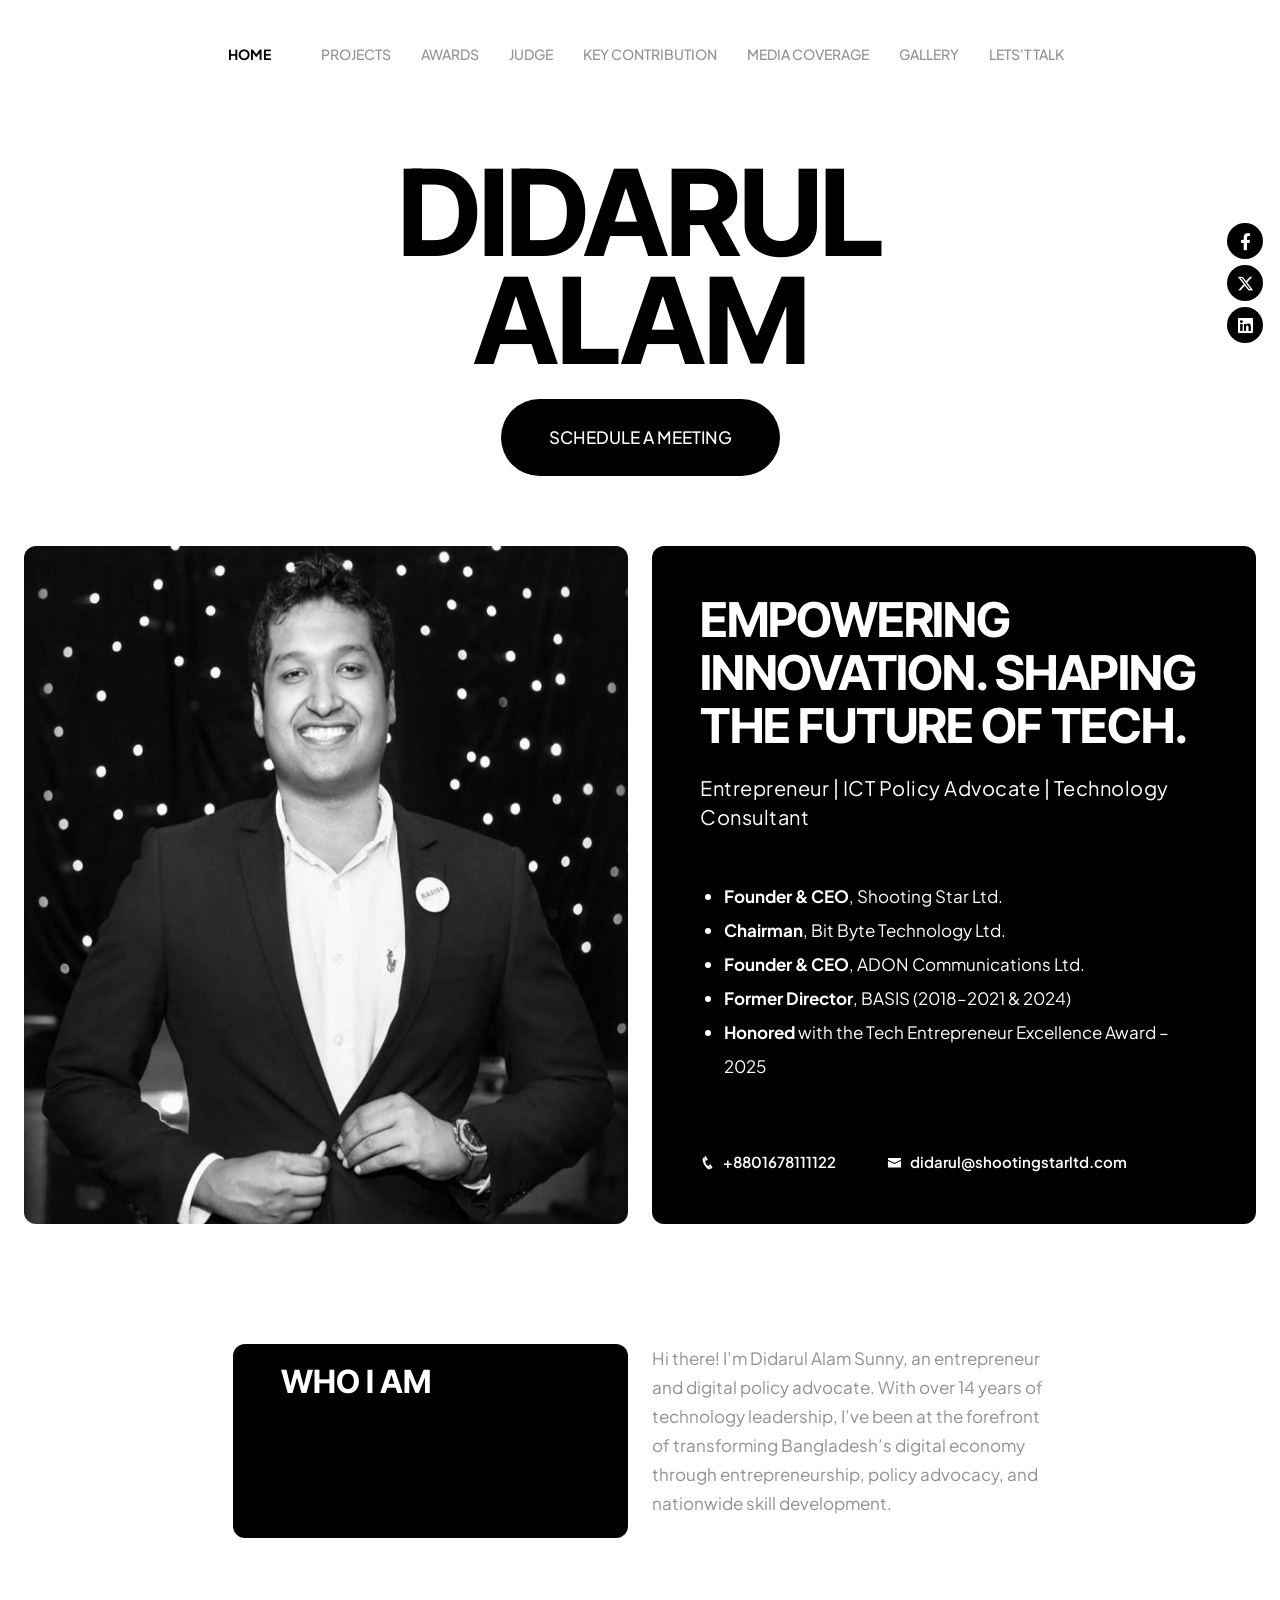
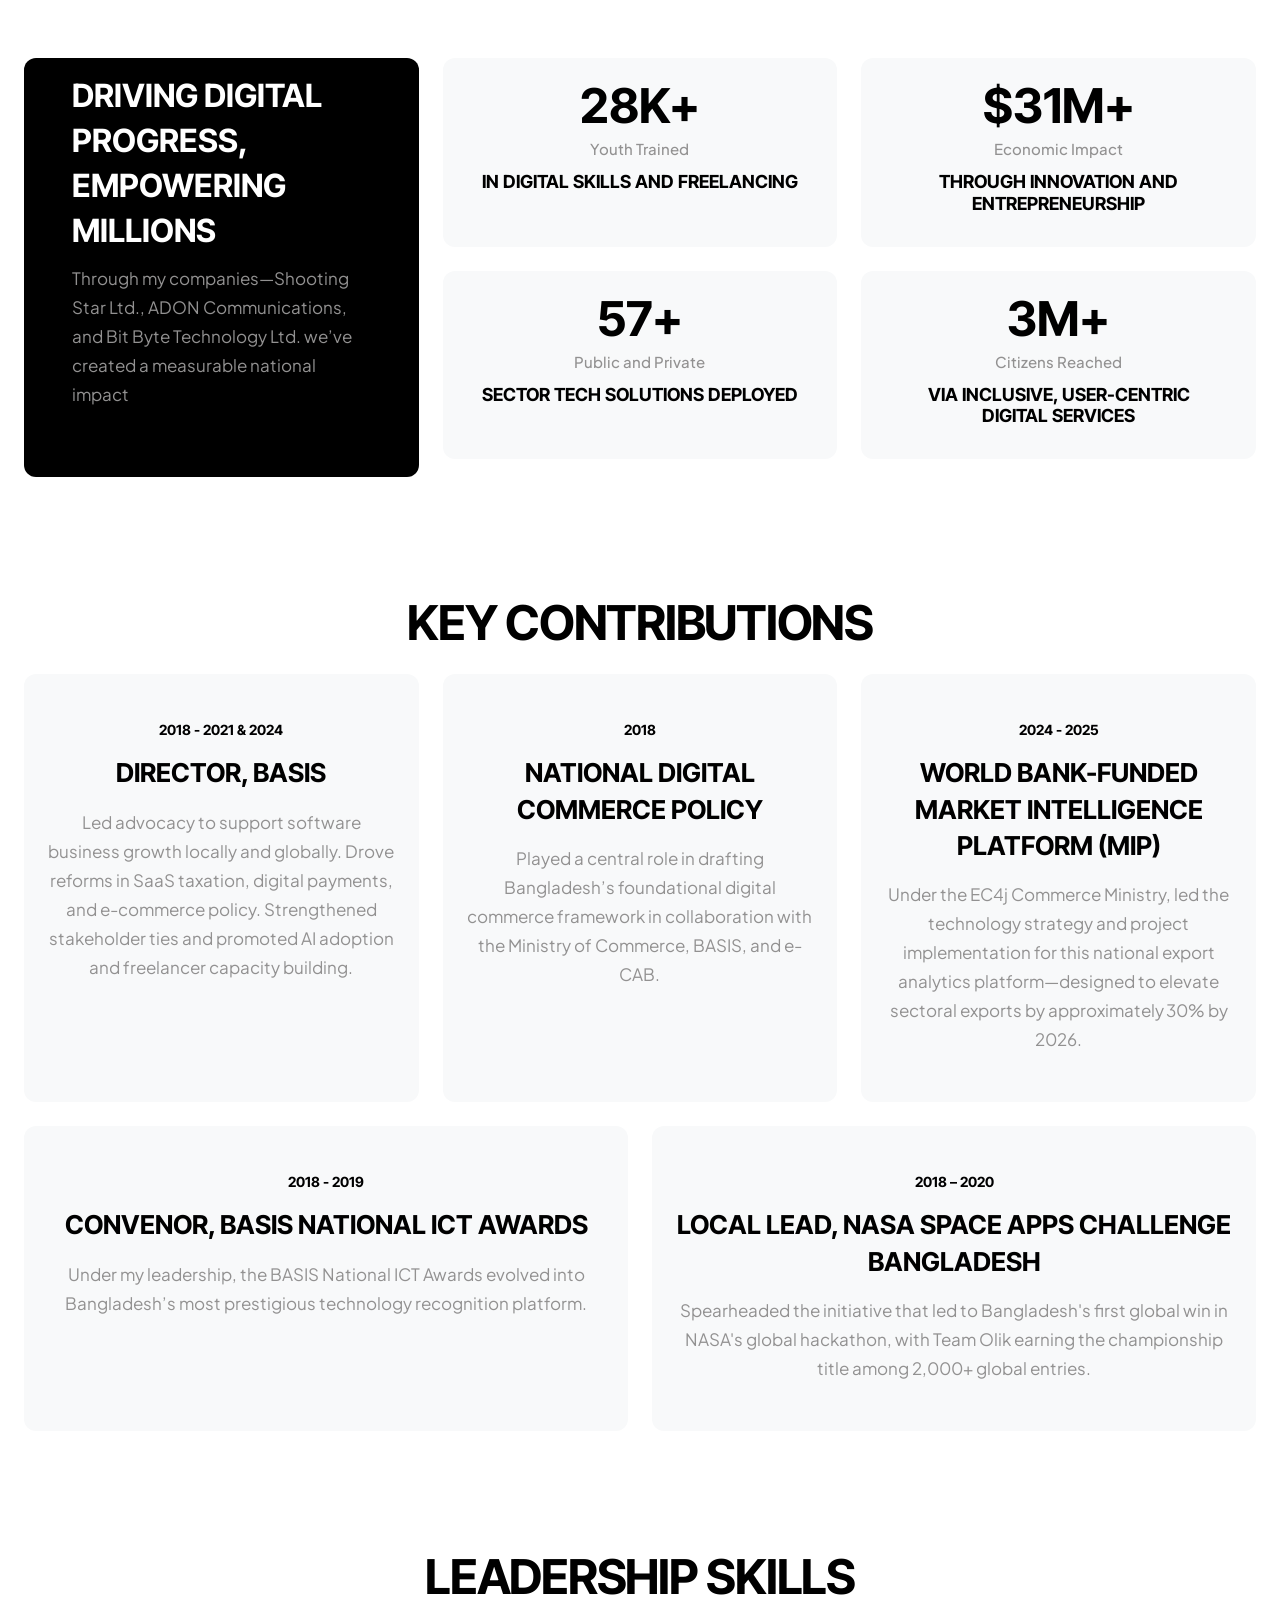
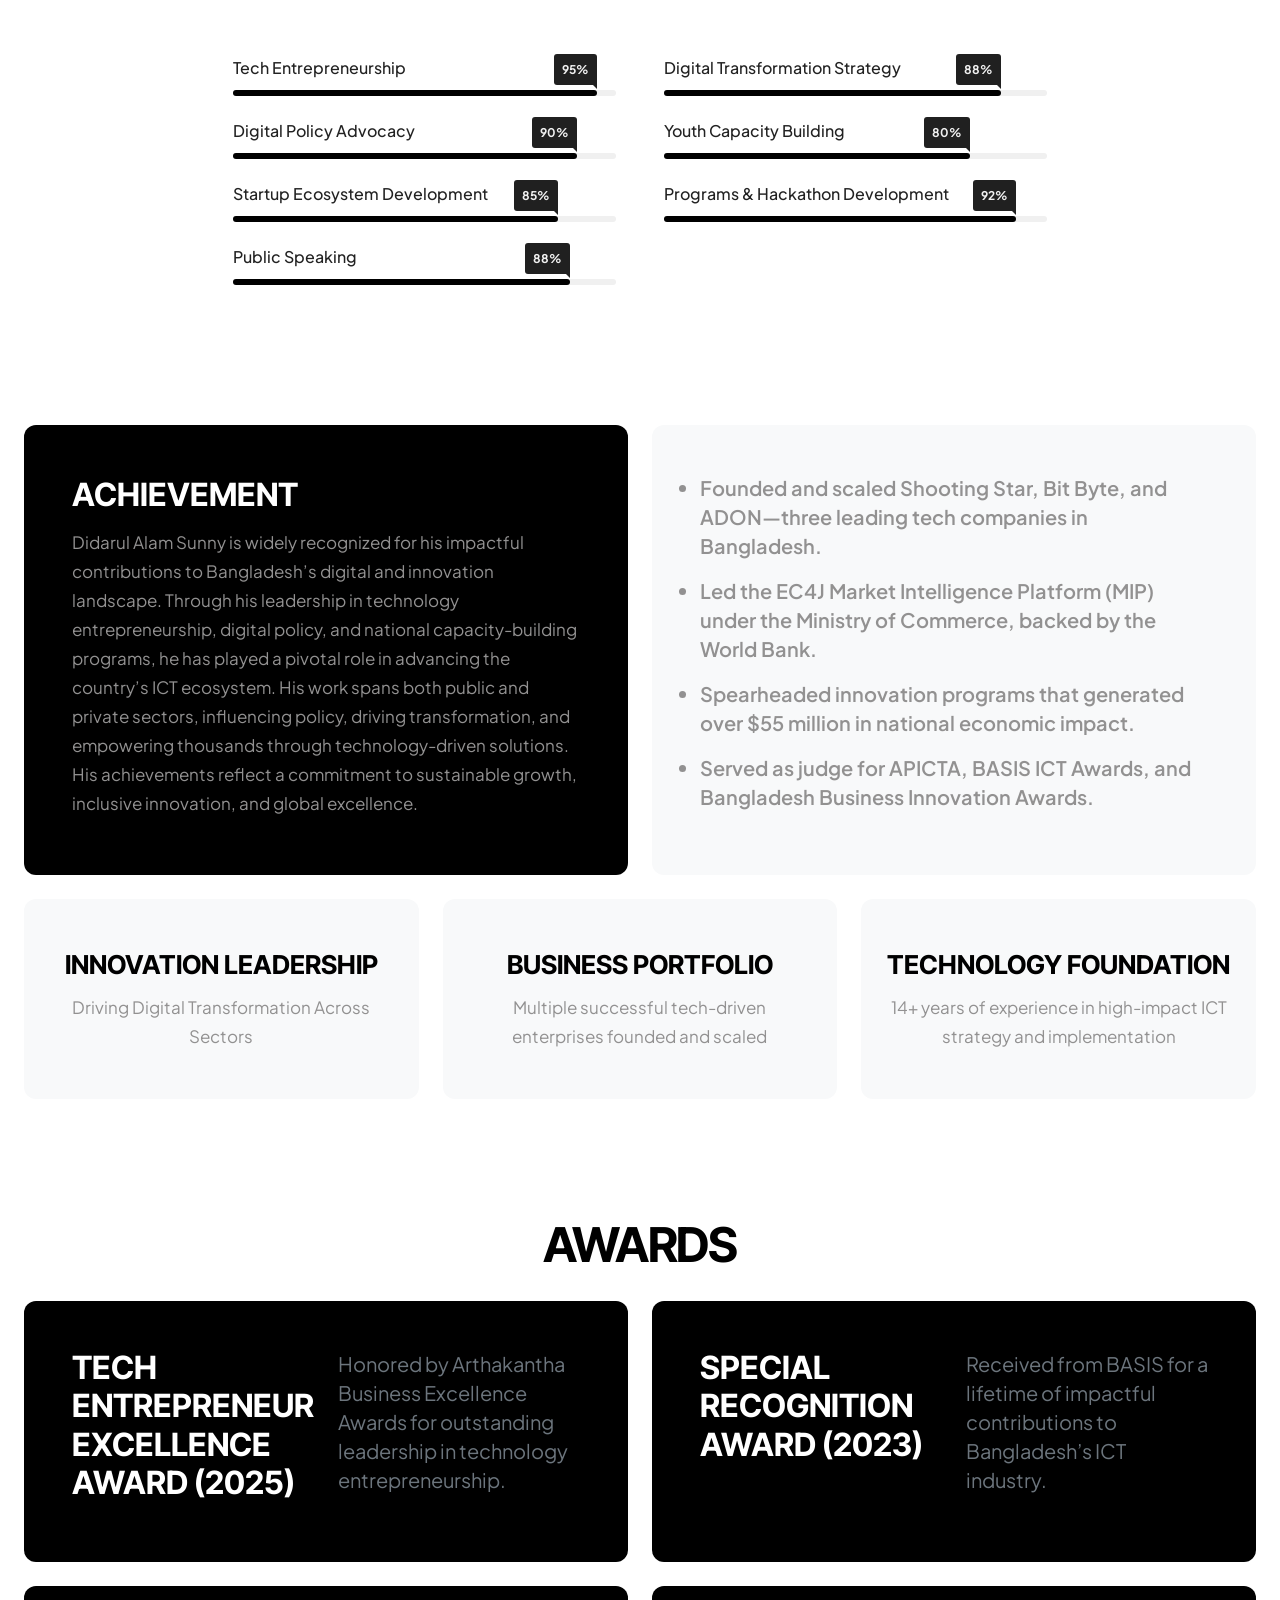
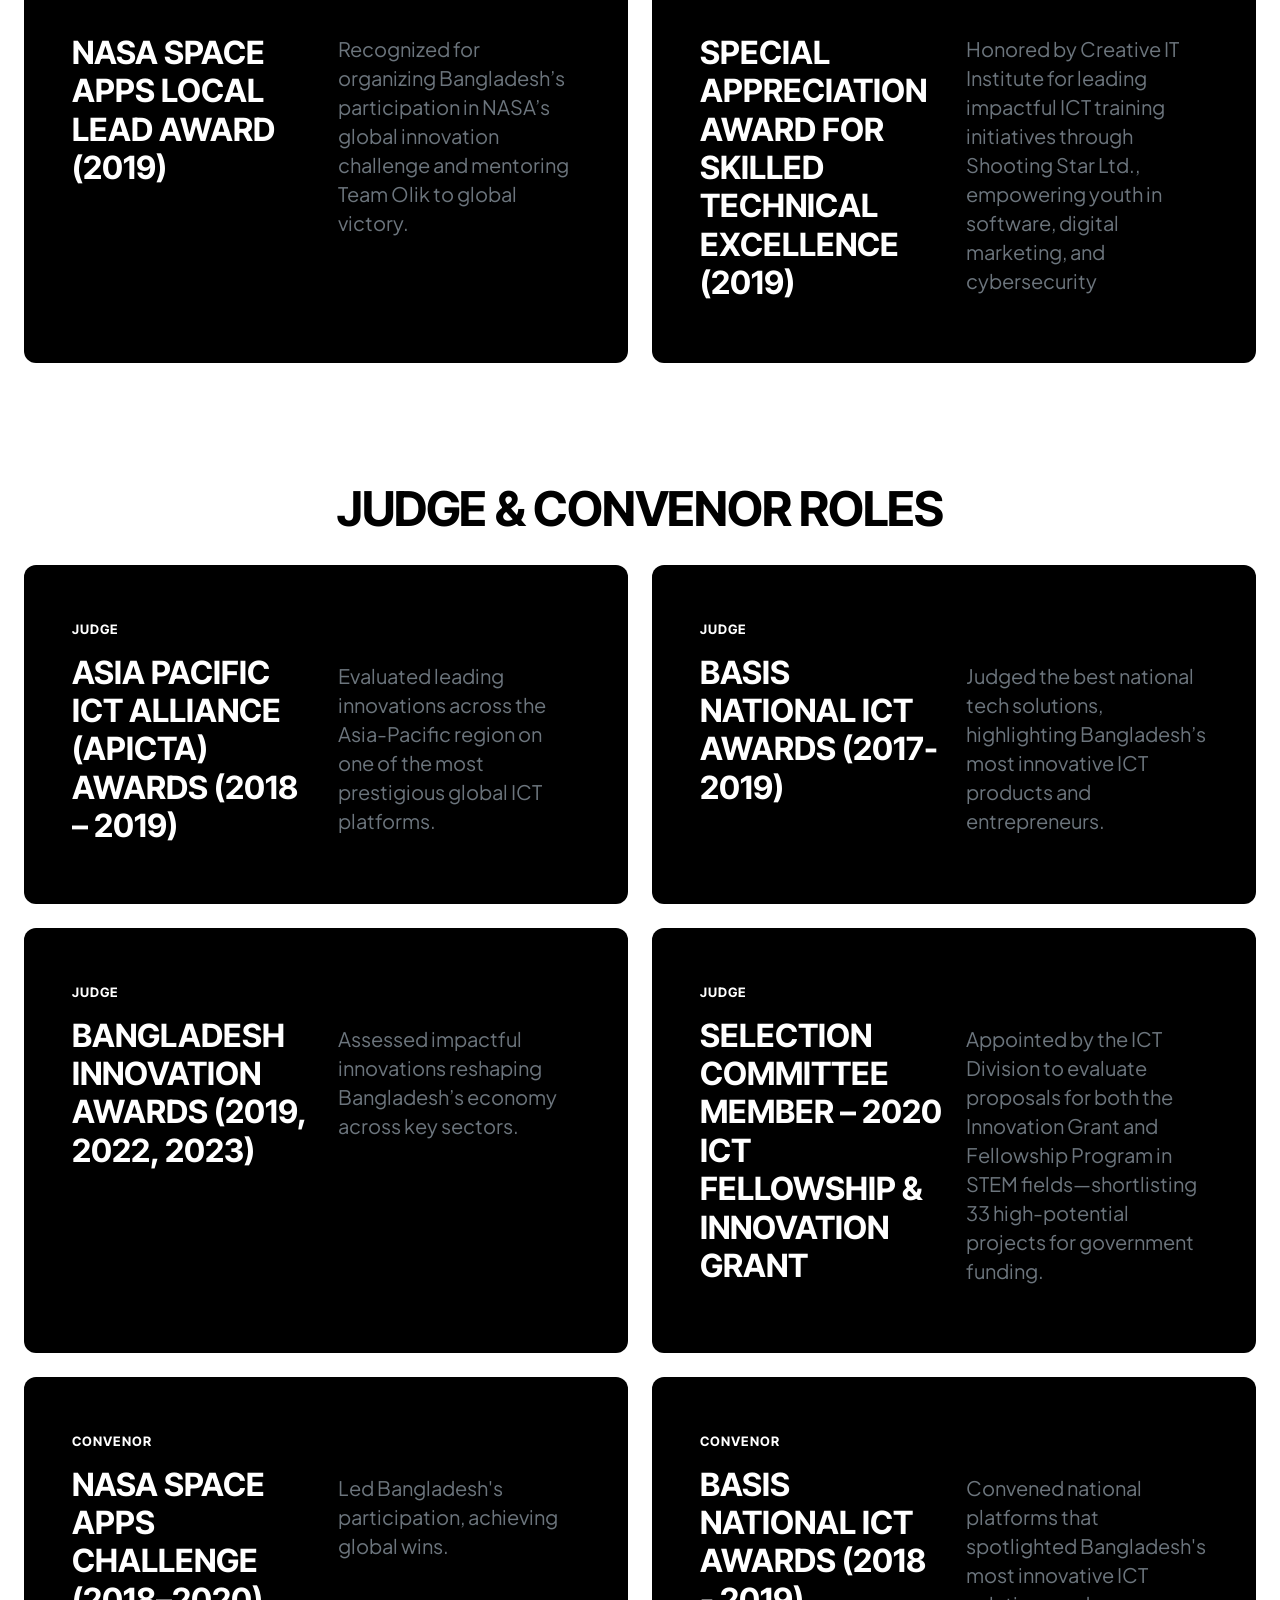
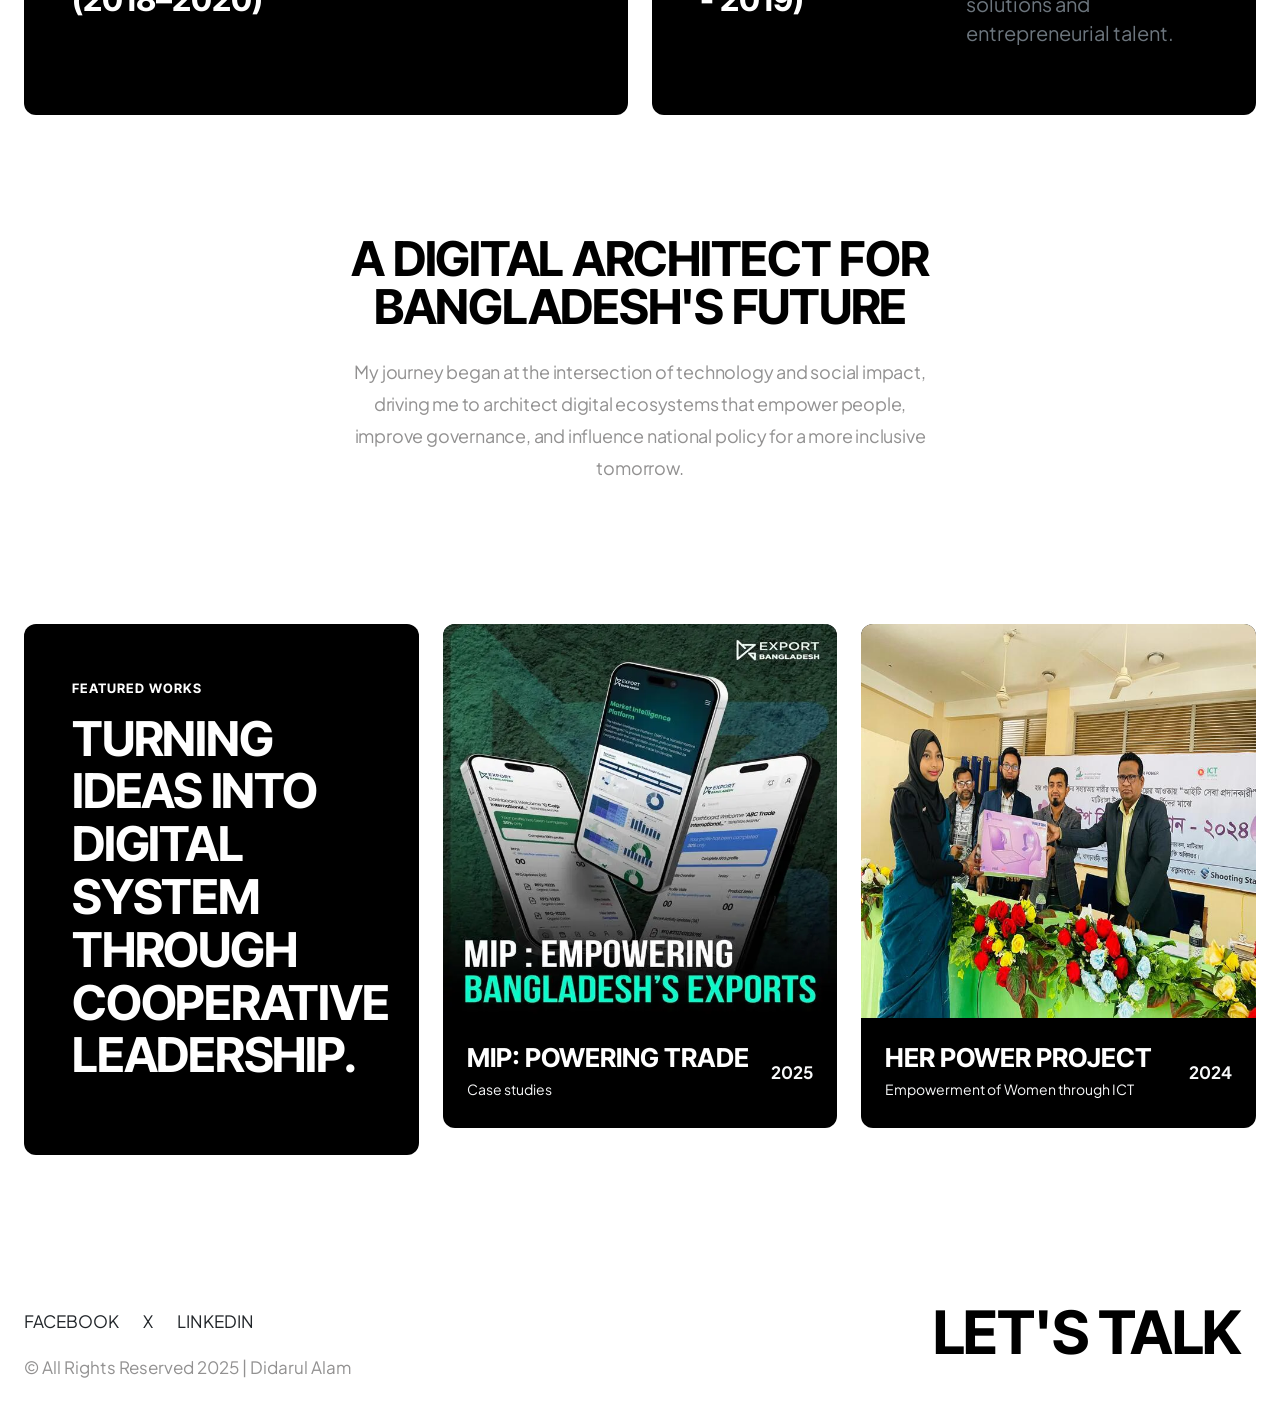
==== commit 5a6d122d: "fix some responsive issue in about section" ====
--- a/index.html
+++ b/index.html
@@ -249,16 +249,17 @@
 
                                 <!-- Title & Subtitle -->
                                 <div class="text-white mb-4">
-                                    <h2 class="mb-3 fw-bold text-wrap fs-2 fs-md-1">
+                                    <h2 class="mb-3 fw-bold text-wrap">
                                         EMPOWERING INNOVATION. Shaping the Future of Tech.
                                     </h2>
-                                    <div class="fw-semibold fs-16 fs-md-24 text-wrap" style="letter-spacing: 0.5px;">
+                                    <div class="fw-semibold fs-16 fs-md-24 fs-xl-30 text-wrap"
+                                        style="letter-spacing: 0.5px;">
                                         Entrepreneur | ICT Policy Advocate | Technology Consultant
                                     </div>
                                 </div>
 
                                 <!-- List -->
-                                <div class="text-white p-4 mb-4">
+                                <div class="text-white text-wrap p-4 mb-4">
                                     <ul class="lh-lg responsive-font text-start">
                                         <li><strong>Founder & CEO</strong>, Shooting Star Ltd.</li>
                                         <li><strong>Chairman</strong>, Bit Byte Technology Ltd.</li>
@@ -270,7 +271,7 @@
                                 </div>
 
                                 <!-- Contact Info -->
-                                <div class="text-dark fs-15 fs-md-20 pb-4">
+                                <div class="text-dark fs-15 fs-md-20">
                                     <div class="d-md-inline fw-600 me-5 text-white"><i
                                             class="icofont-phone me-2"></i>+8801678111122</div>
                                     <div class="d-md-inline fw-600 text-white"><i
@@ -281,8 +282,6 @@
                         </div>
 
                     </div>
-
-
             </section>
 
             <section id="about" class="no-top px-4">
--- a/css/style.css
+++ b/css/style.css
@@ -14483,7 +14483,6 @@
 
 /* R E S P O N S I V E */
 
-
 /* ================================================== */
 
 /* bootstrap cols 5 */
@@ -14504,7 +14503,6 @@
 }
 /* bootstrap cols 5 end */
 
-
 @media (min-width: 1200px) {
 
   .container,
@@ -14516,6 +14514,14 @@
   }
 }
 
+@media (min-width: 1400px) {
+ .fs-xl-30{
+    font-size: 25px;
+    line-height: 1.5em;
+  }
+  /* .lh-1{line-height: 1em;} */
+}
+
 
 @media(min-width:980px) and (max-width: 1199px) {
   #mainmenu li a:after {
@@ -14540,7 +14546,7 @@
   }
 }
 
-@media (min-width: 768px) {
+@media (min-width: 768px) and (max-width: 1399px) {
   .fs-md-24{
     font-size: 20px;
   }
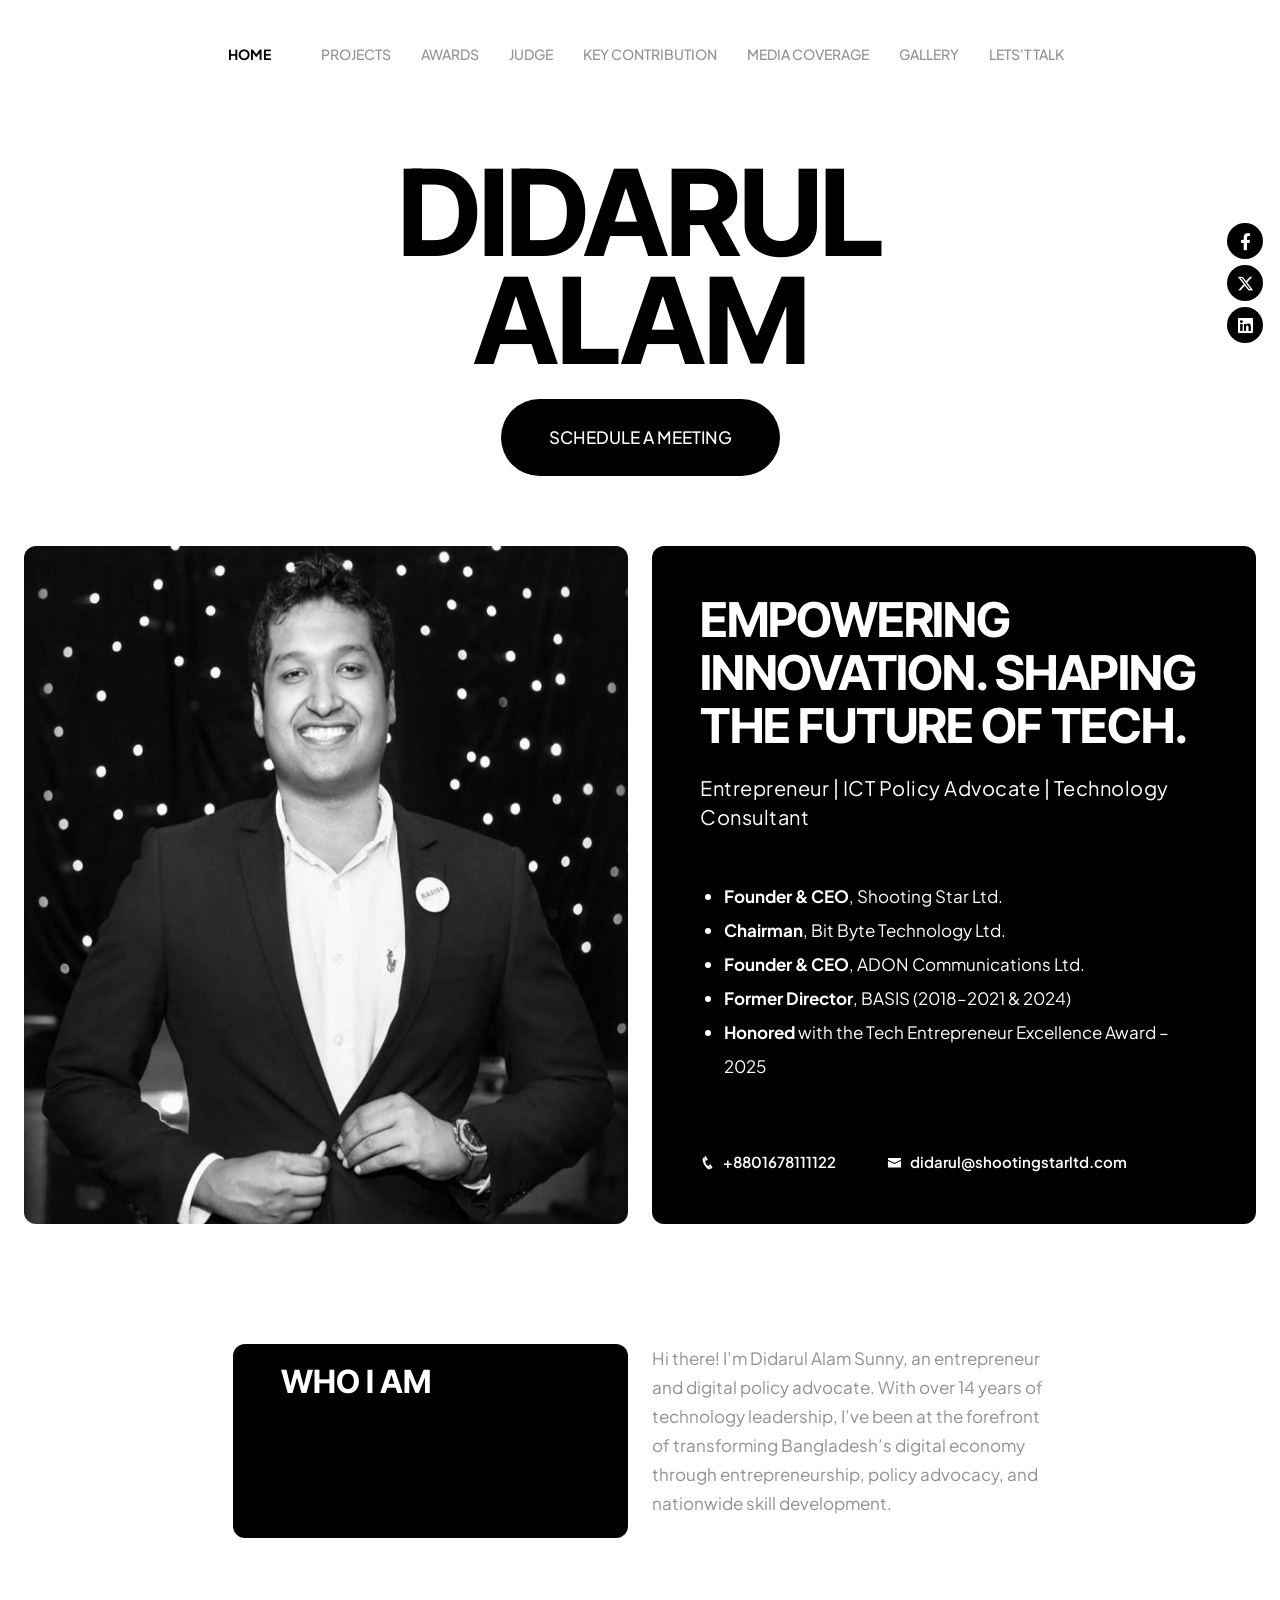
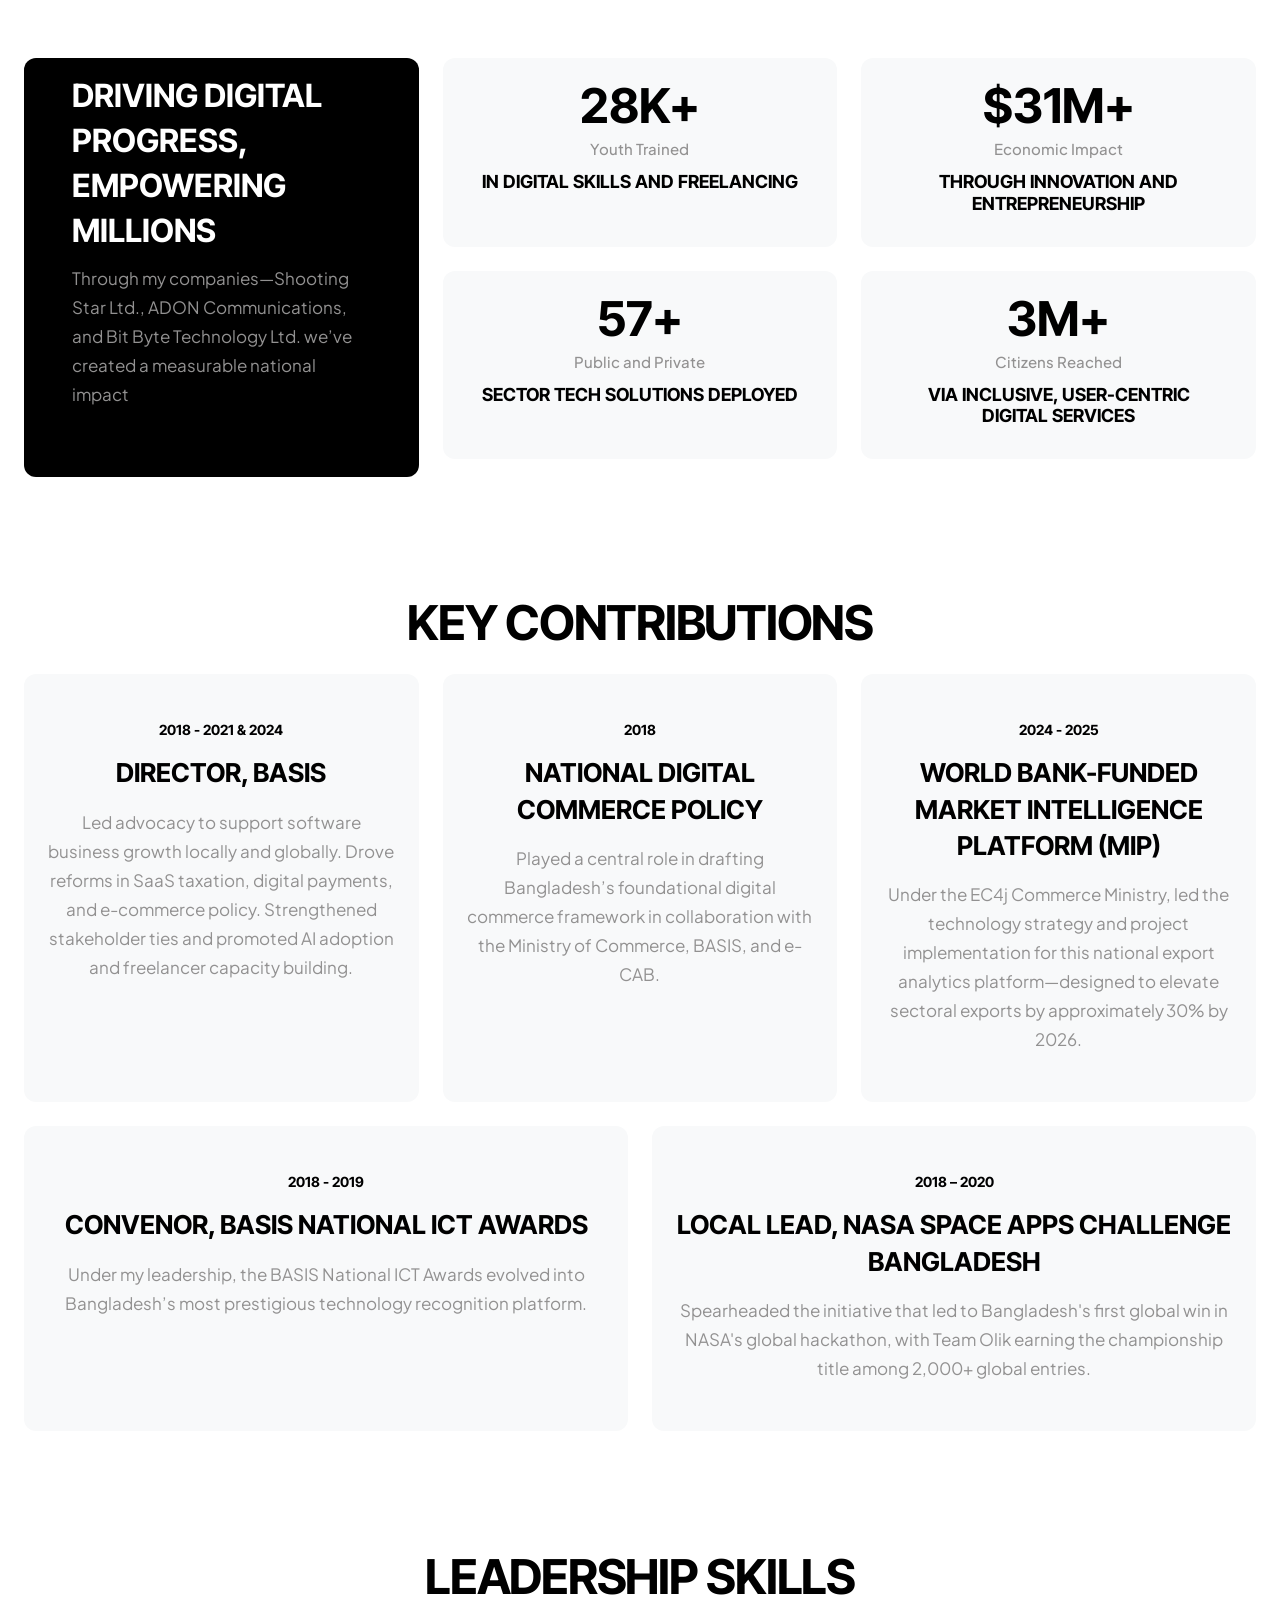
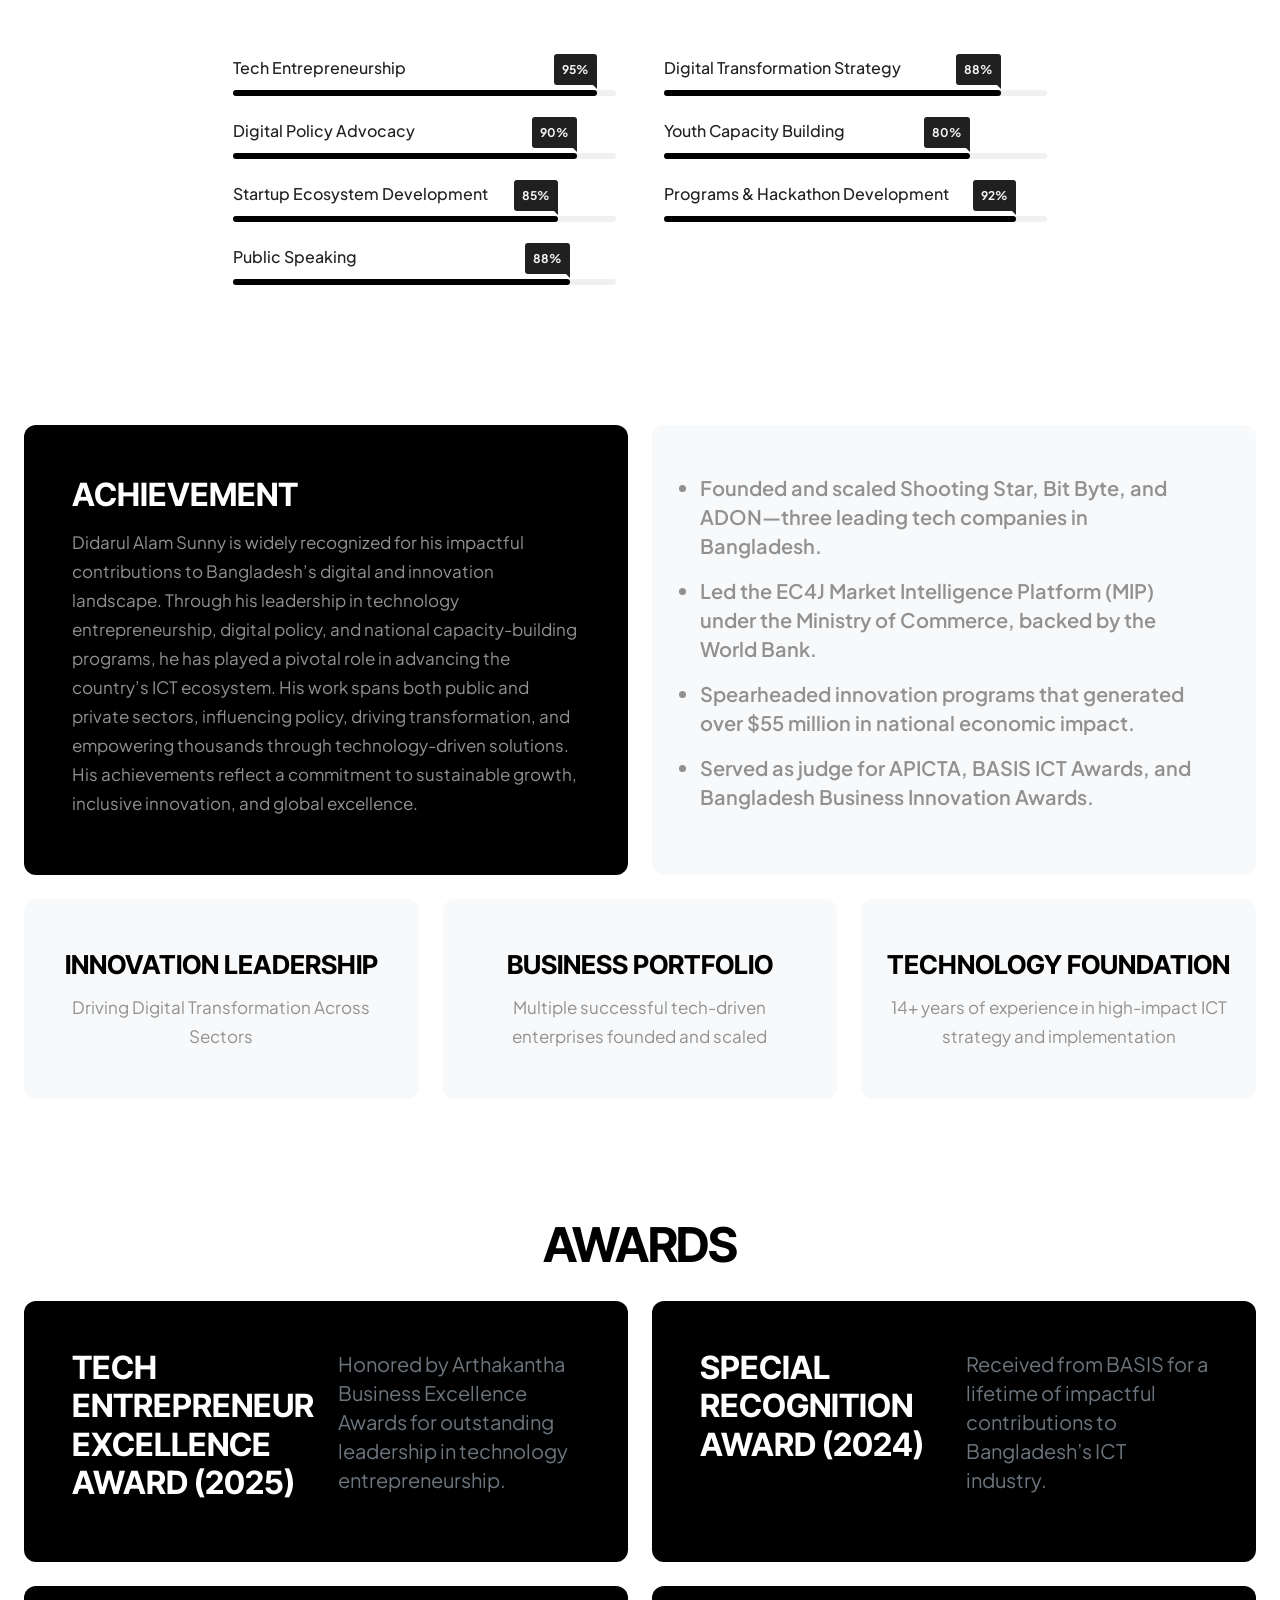
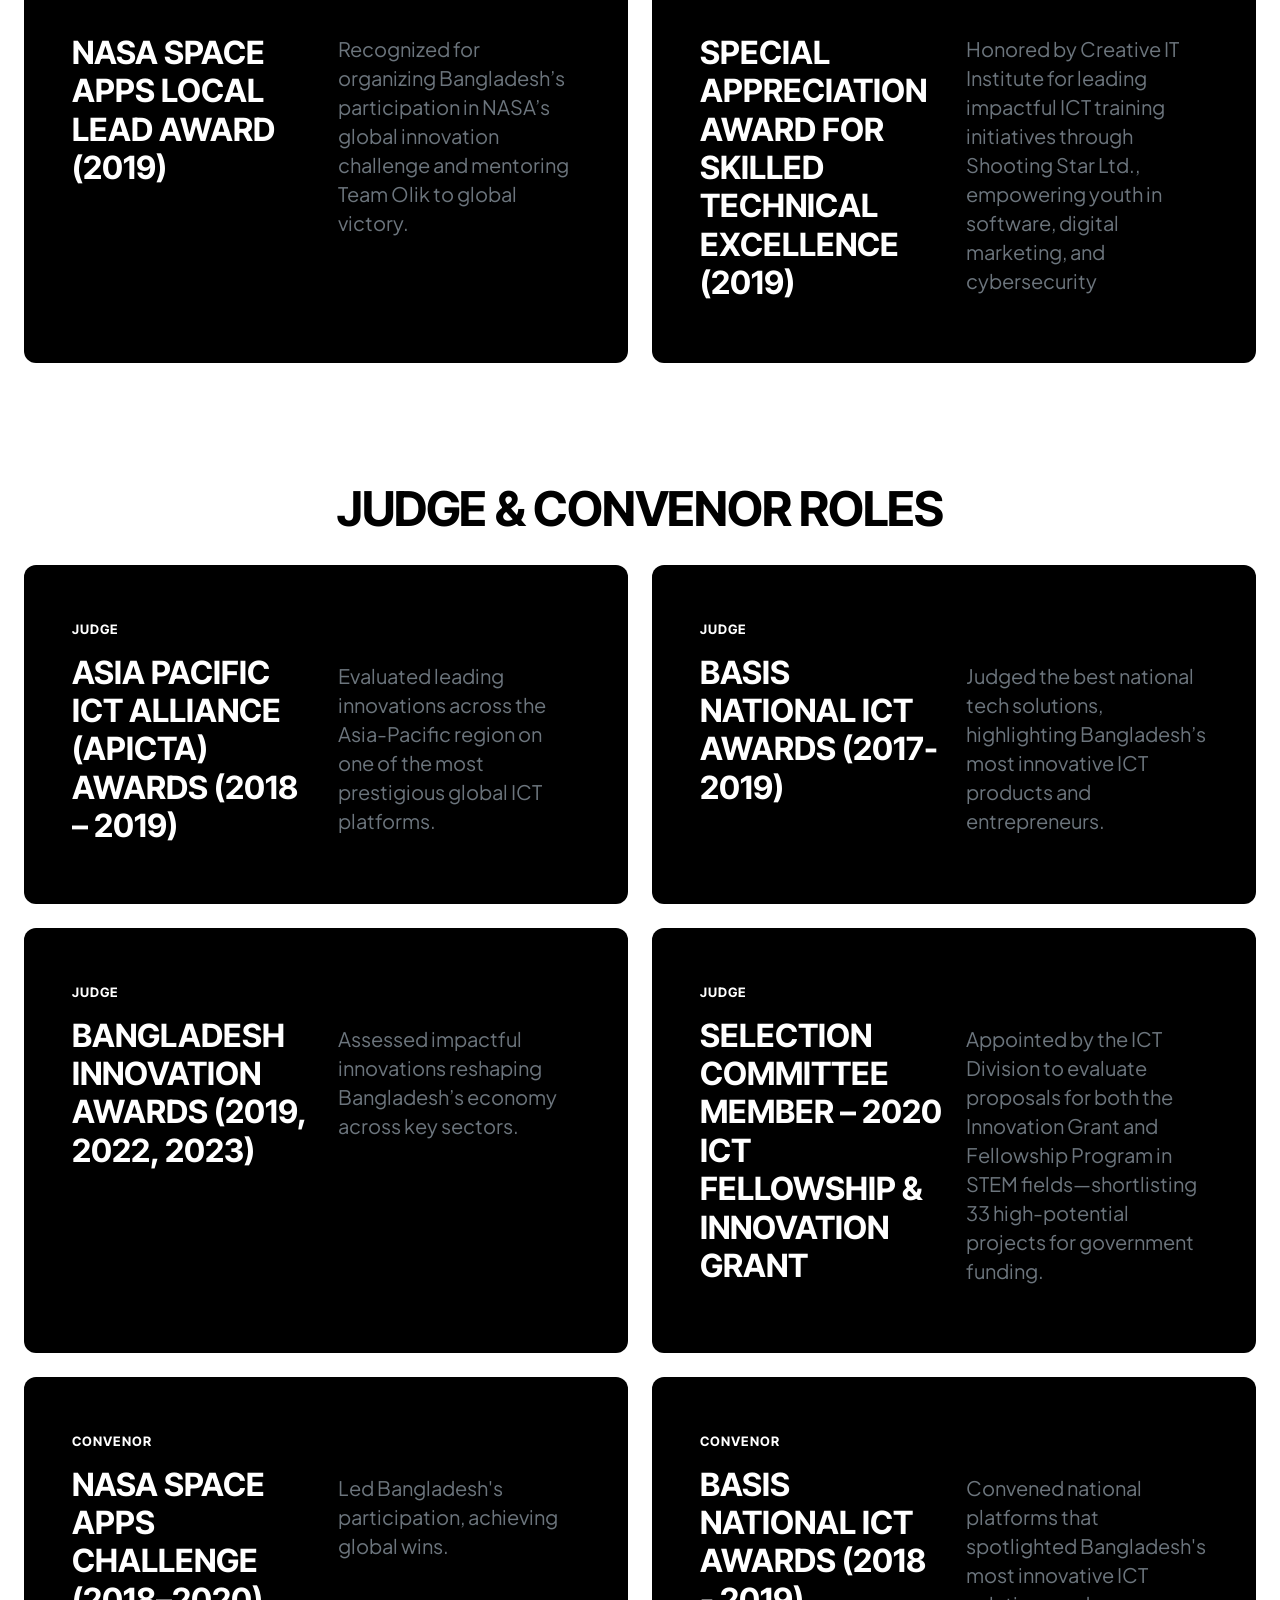
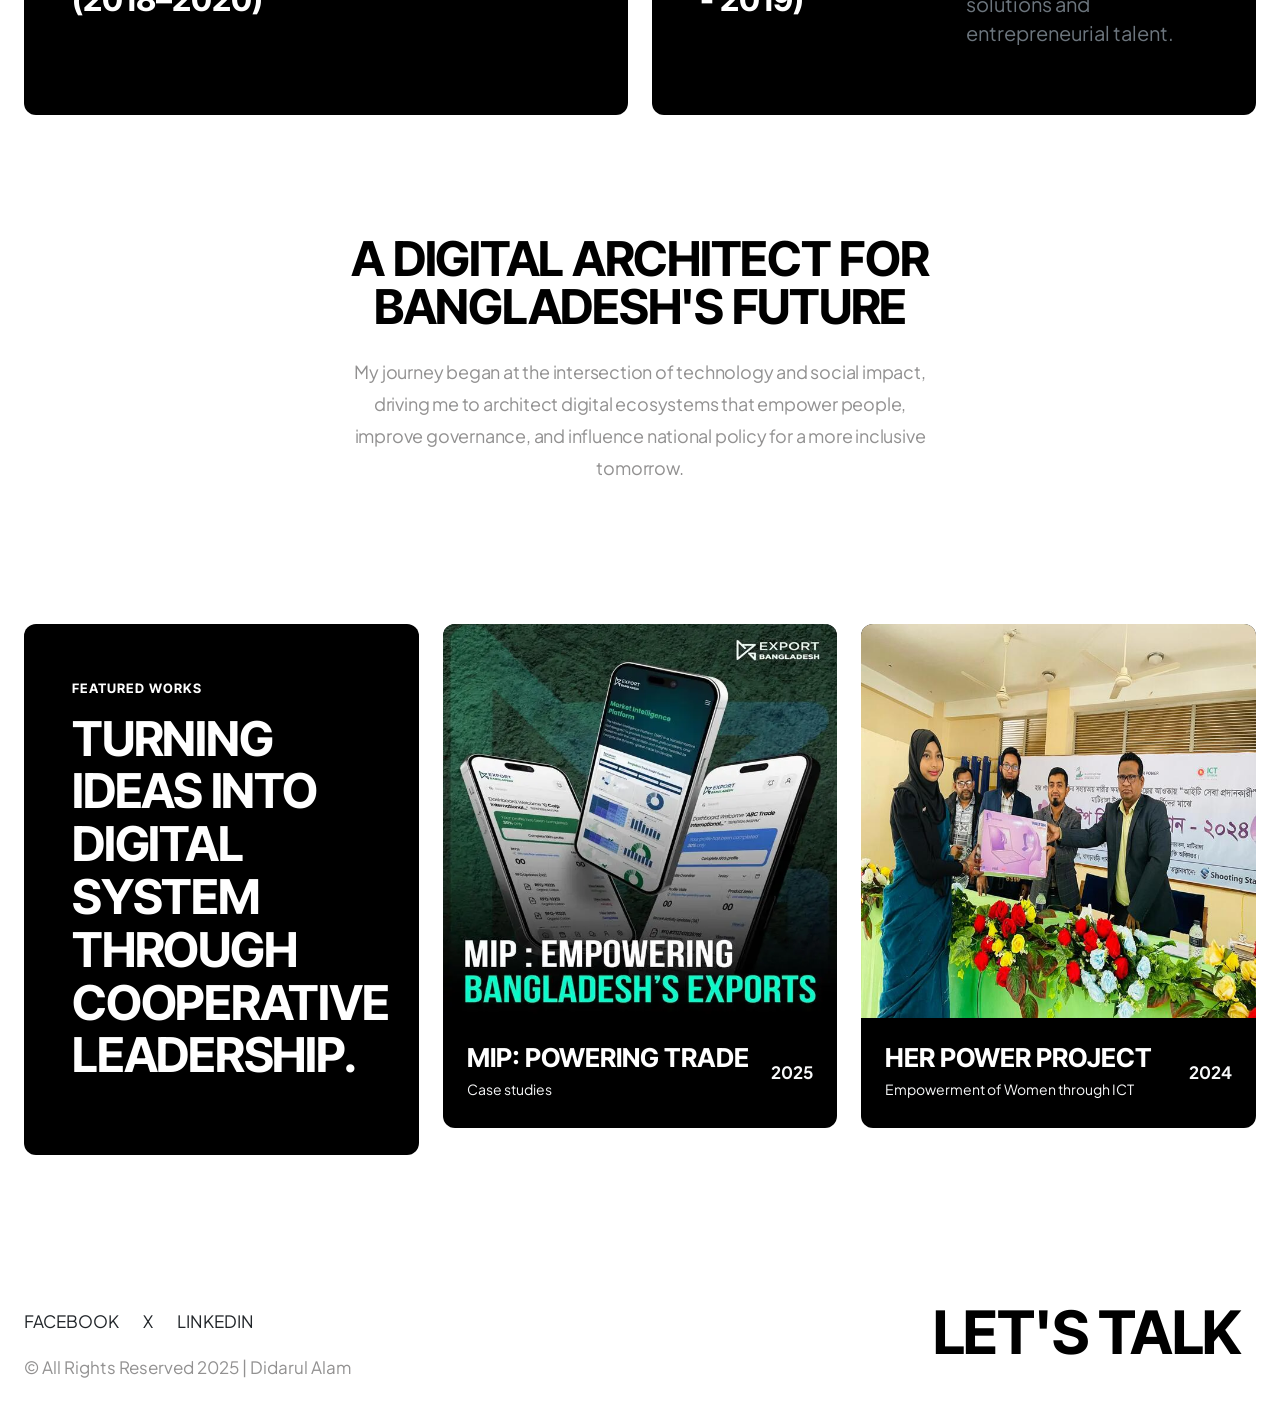
==== commit 781378c6: "fix some update and add vscode setting file" ====
--- a/index.html
+++ b/index.html
@@ -602,7 +602,7 @@
                                     <div class="relative p-lg-5 p-4 bg-color text-dark rounded-1 h-100">
                                         <div class="row">
                                             <div class="col-lg-6">
-                                                <h4 class="fs-32 lh-1-2">Special Recognition Award (2023)​</h4>
+                                                <h4 class="fs-32 lh-1-2">Special Recognition Award (2024)​</h4>
                                             </div>
                                             <div class="col-lg-6 text-secondary">
                                                 <p class="fs-20">Received from BASIS for a lifetime of impactful
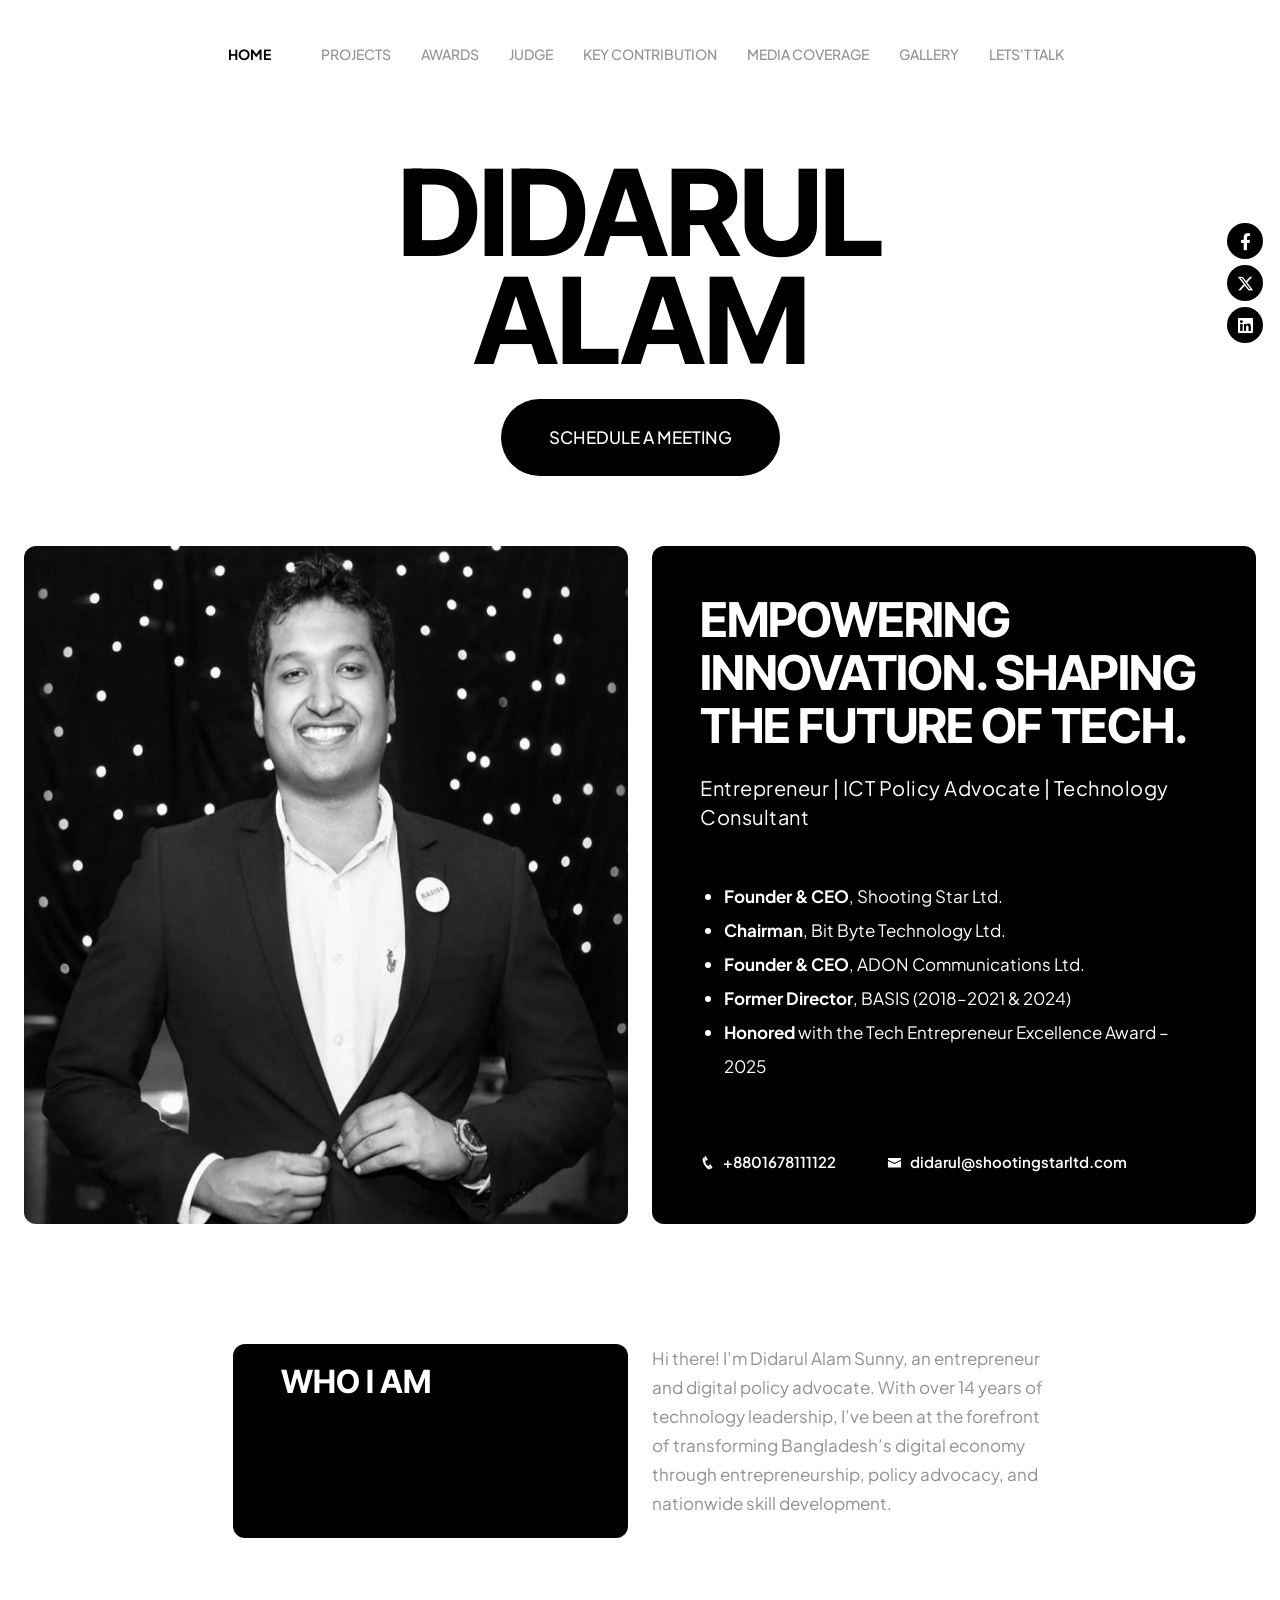
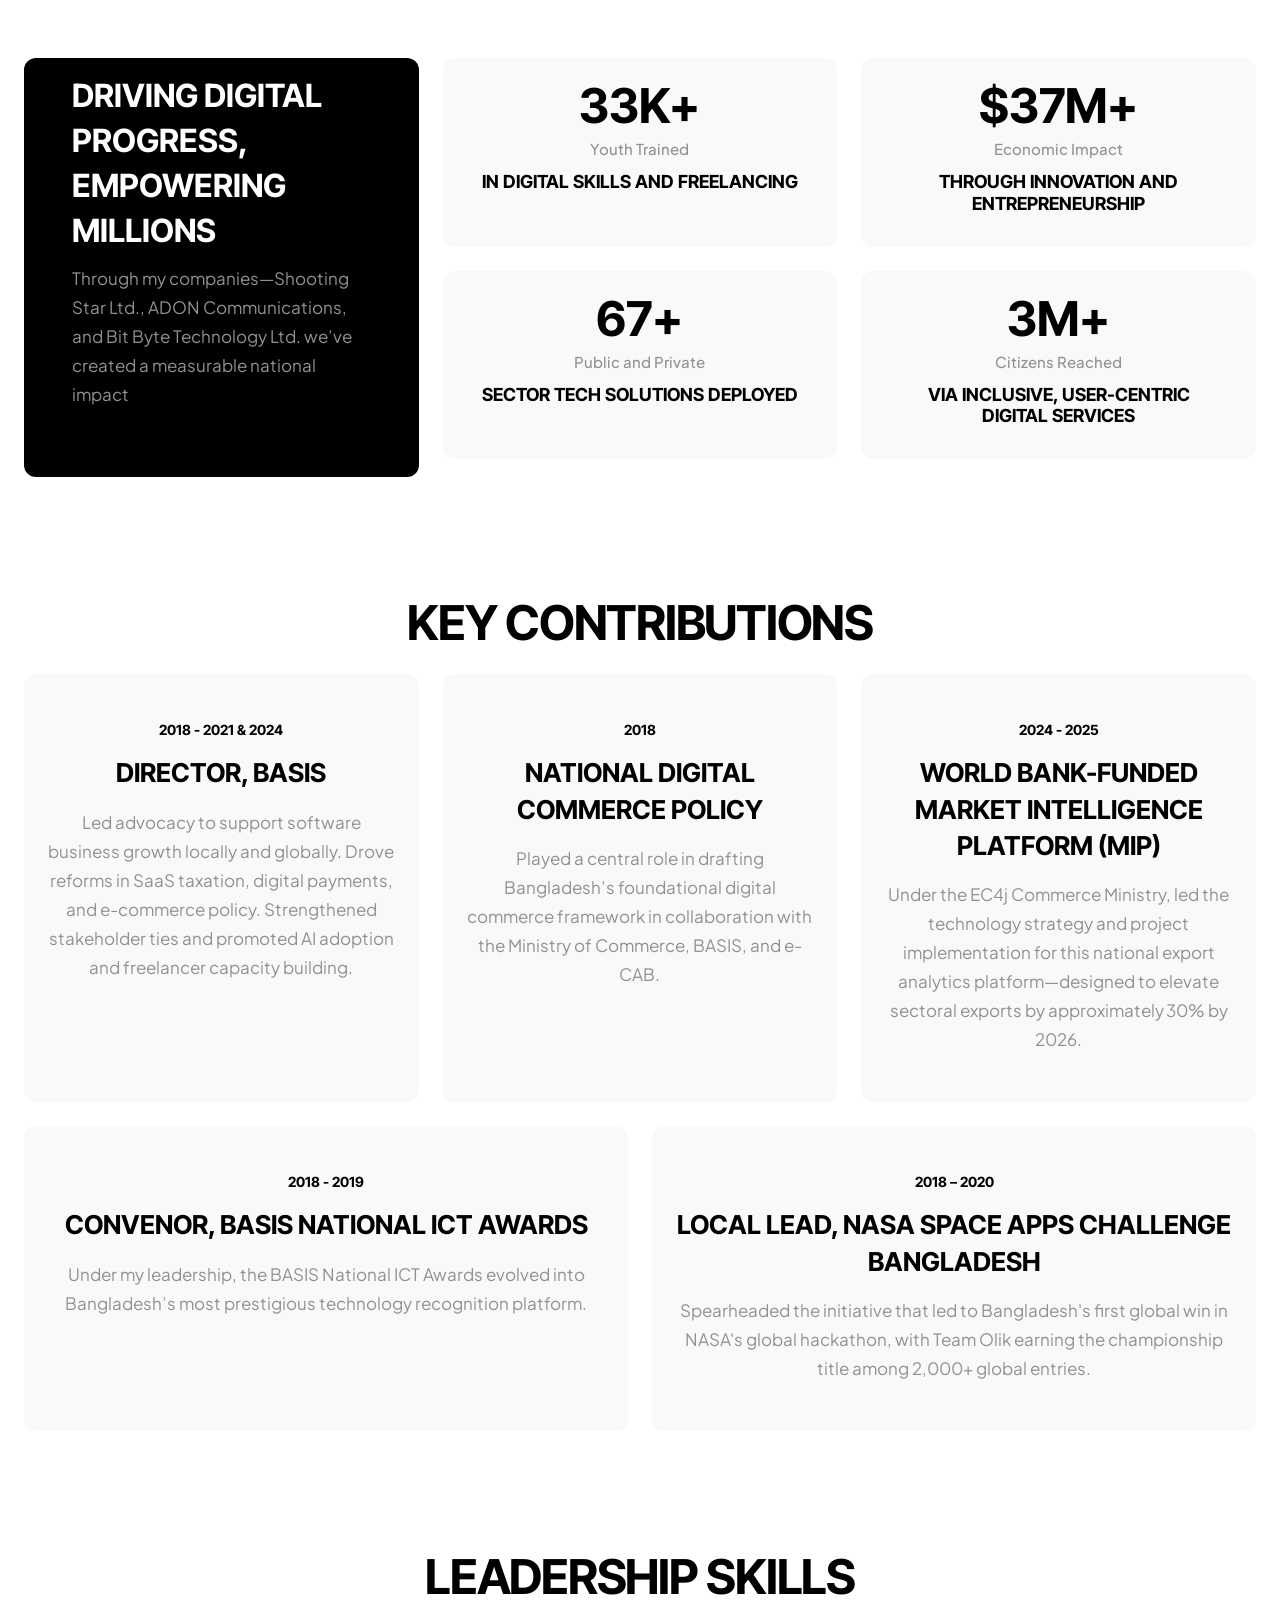
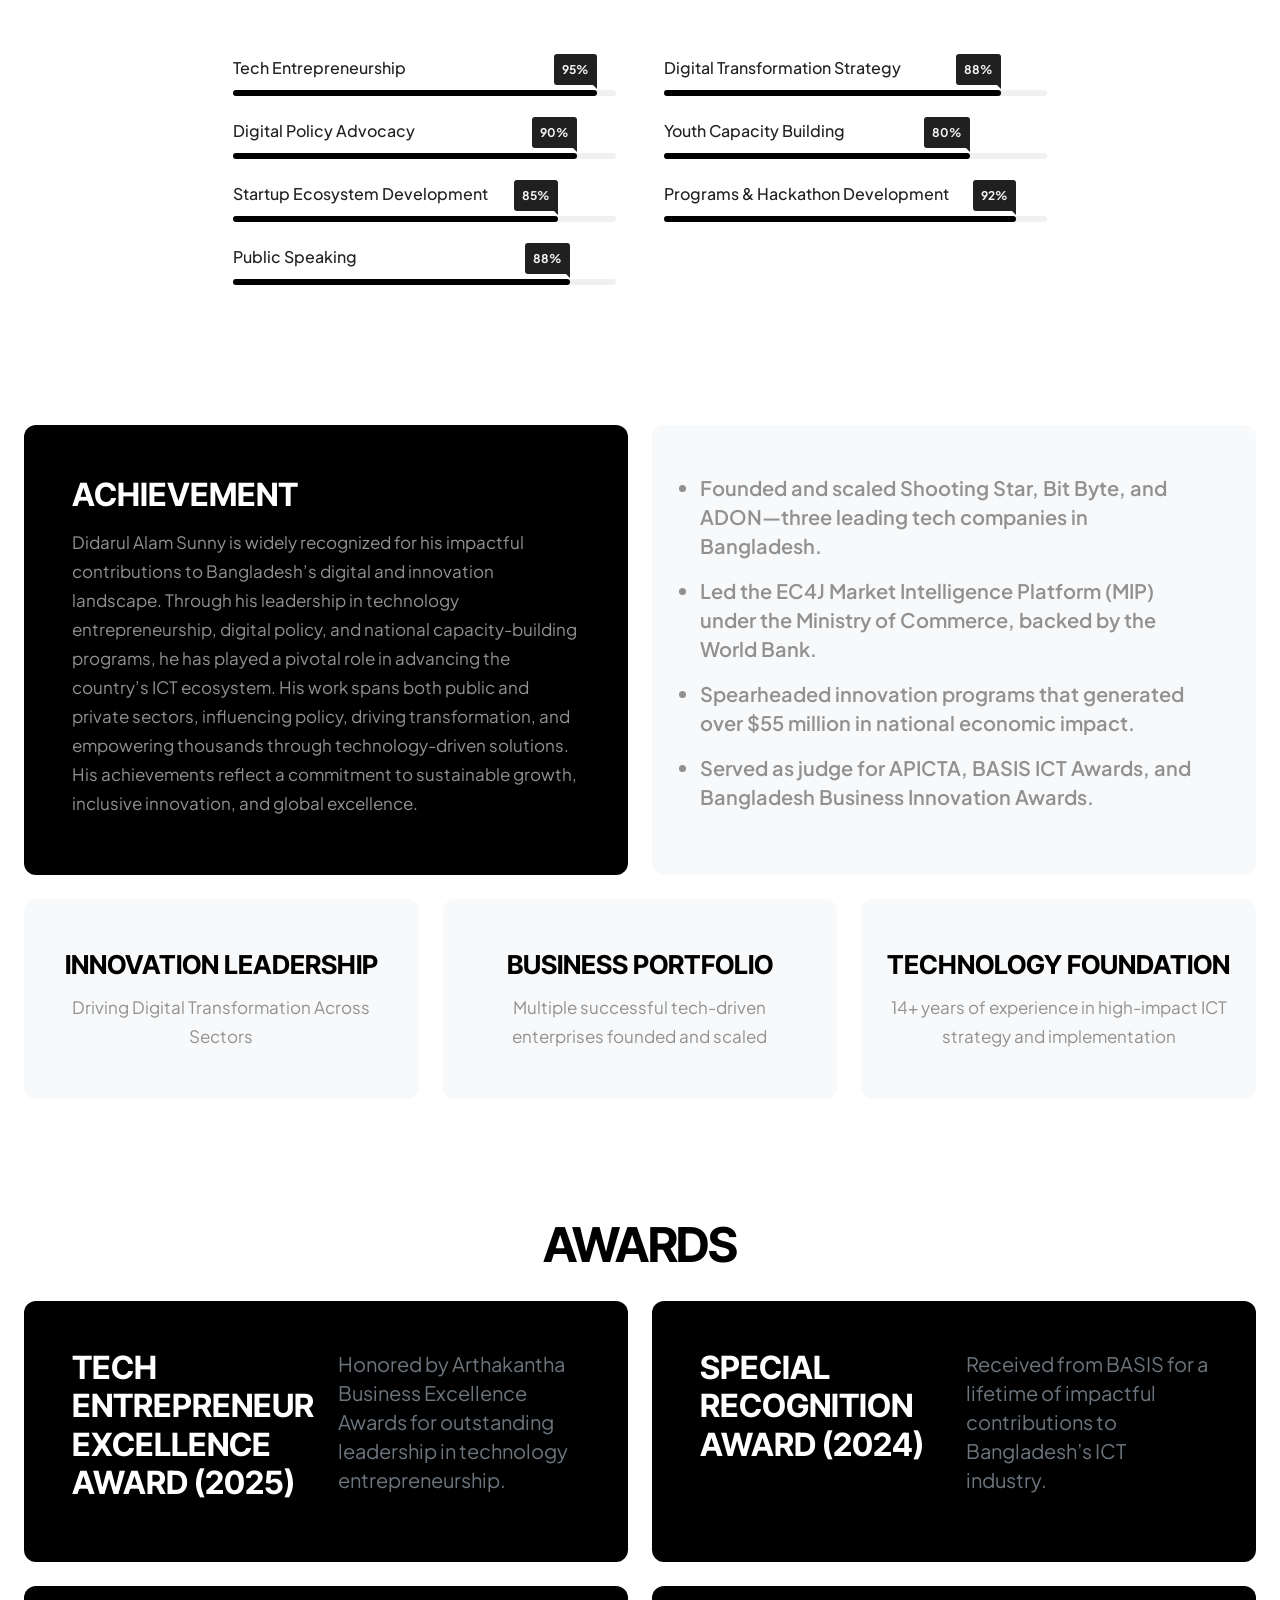
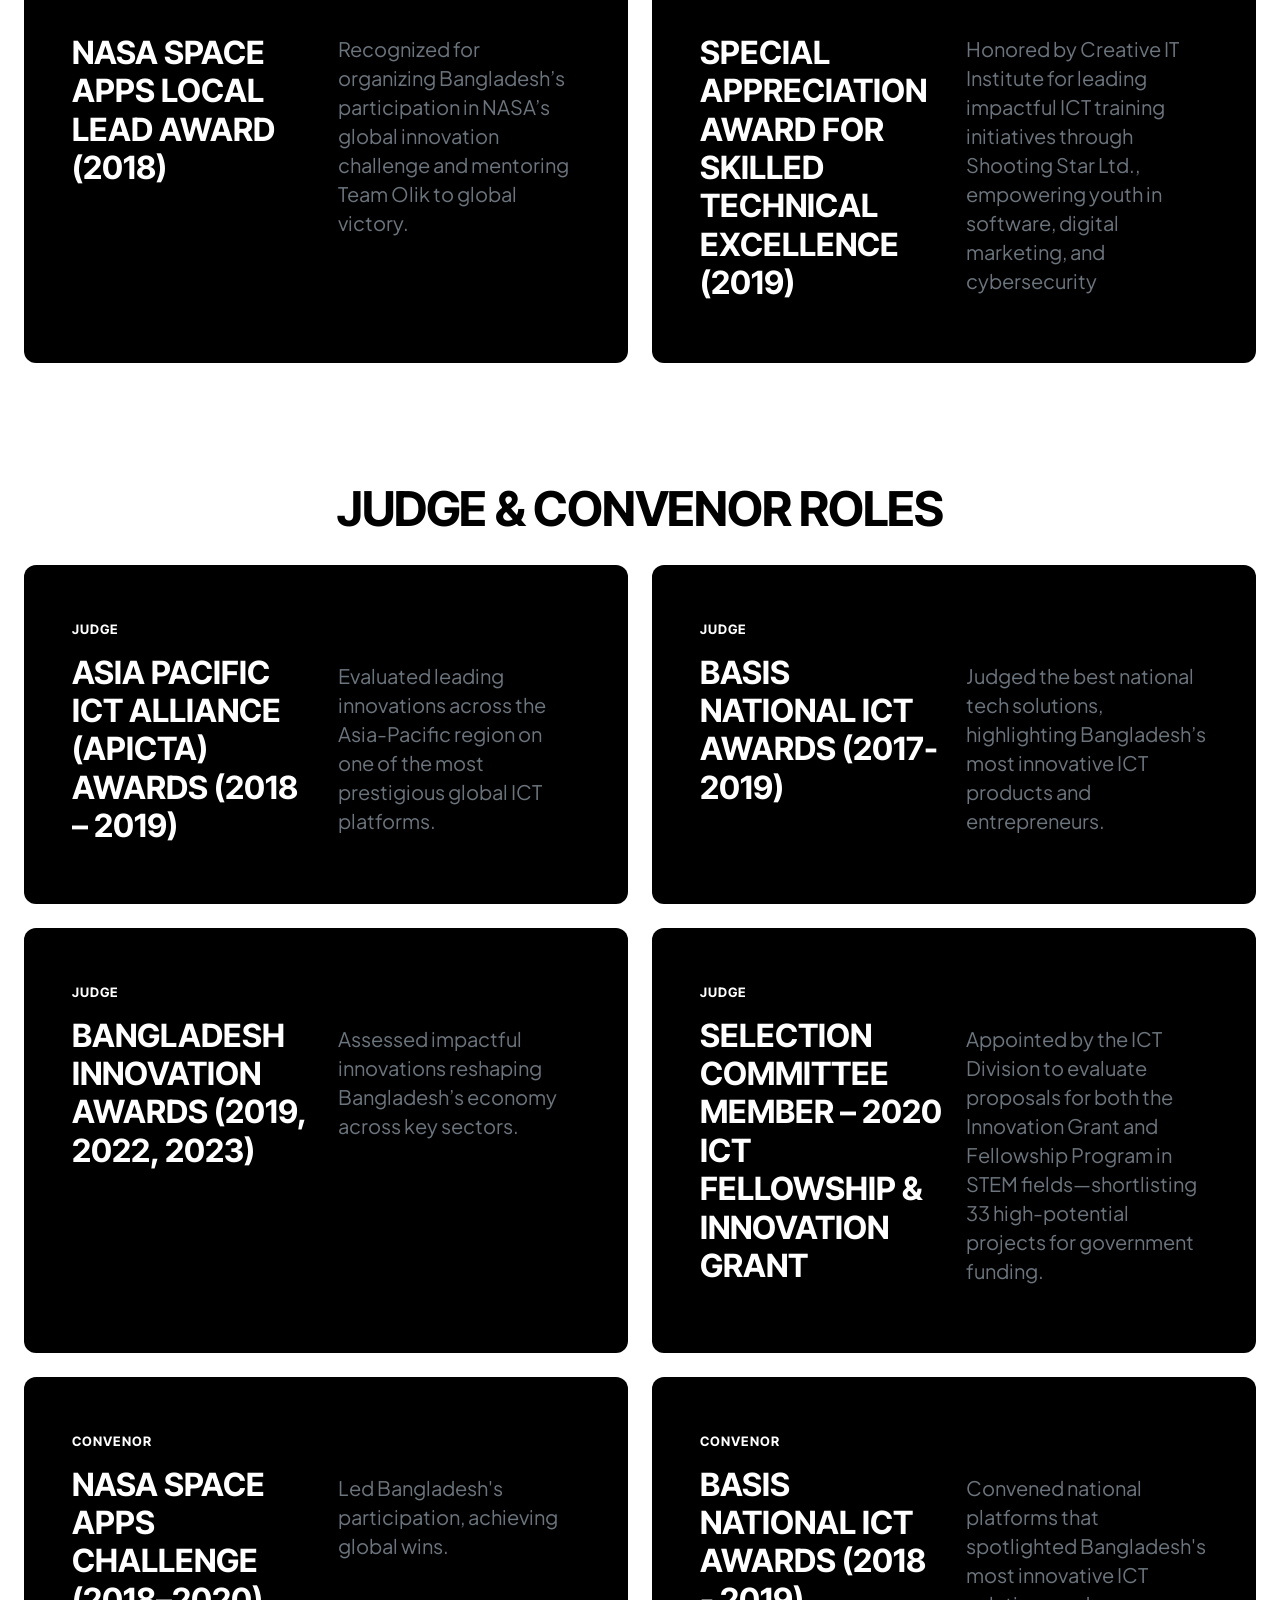
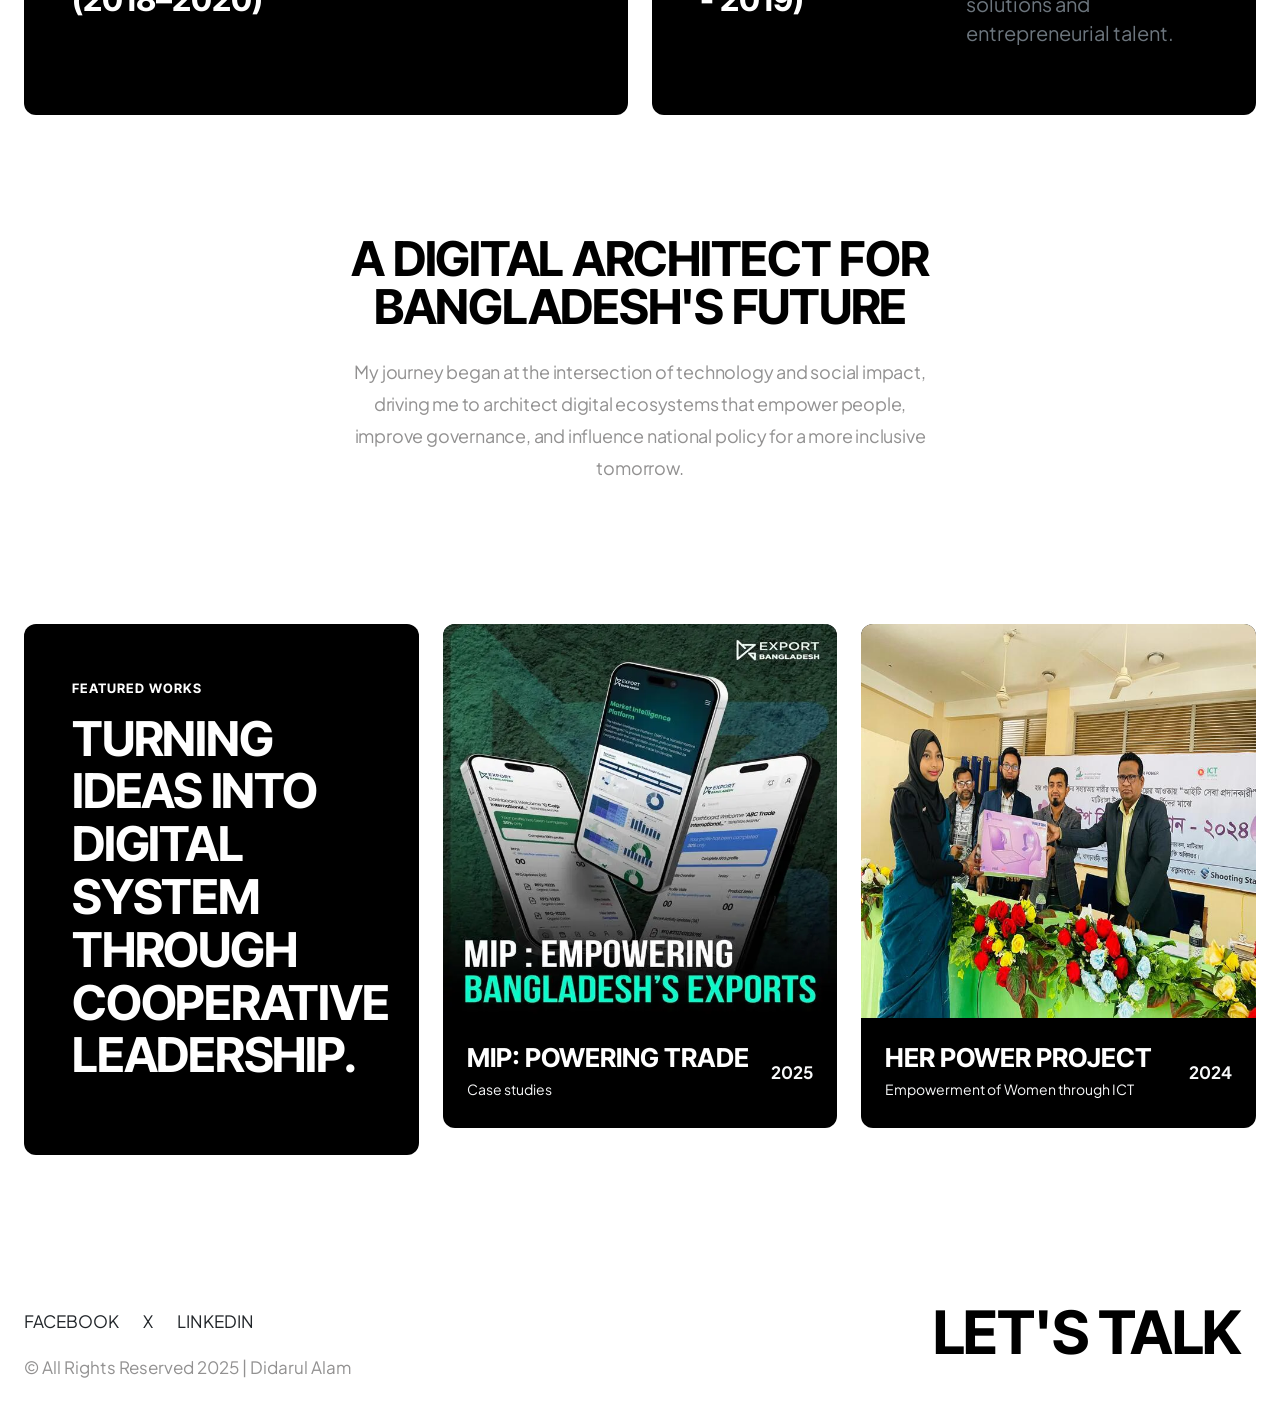
==== commit e8b71be6: "fix a small update" ====
--- a/index.html
+++ b/index.html
@@ -616,7 +616,7 @@
                                     <div class="relative p-lg-5 p-4 bg-color text-dark rounded-1 h-100">
                                         <div class="row">
                                             <div class="col-lg-6">
-                                                <h4 class="fs-32 lh-1-2">NASA Space Apps Local Lead Award (2019)​</h4>
+                                                <h4 class="fs-32 lh-1-2">NASA Space Apps Local Lead Award (2018)​</h4>
                                             </div>
                                             <div class="col-lg-6 text-secondary">
                                                 <p class="fs-20">Recognized for organizing Bangladesh’s participation in
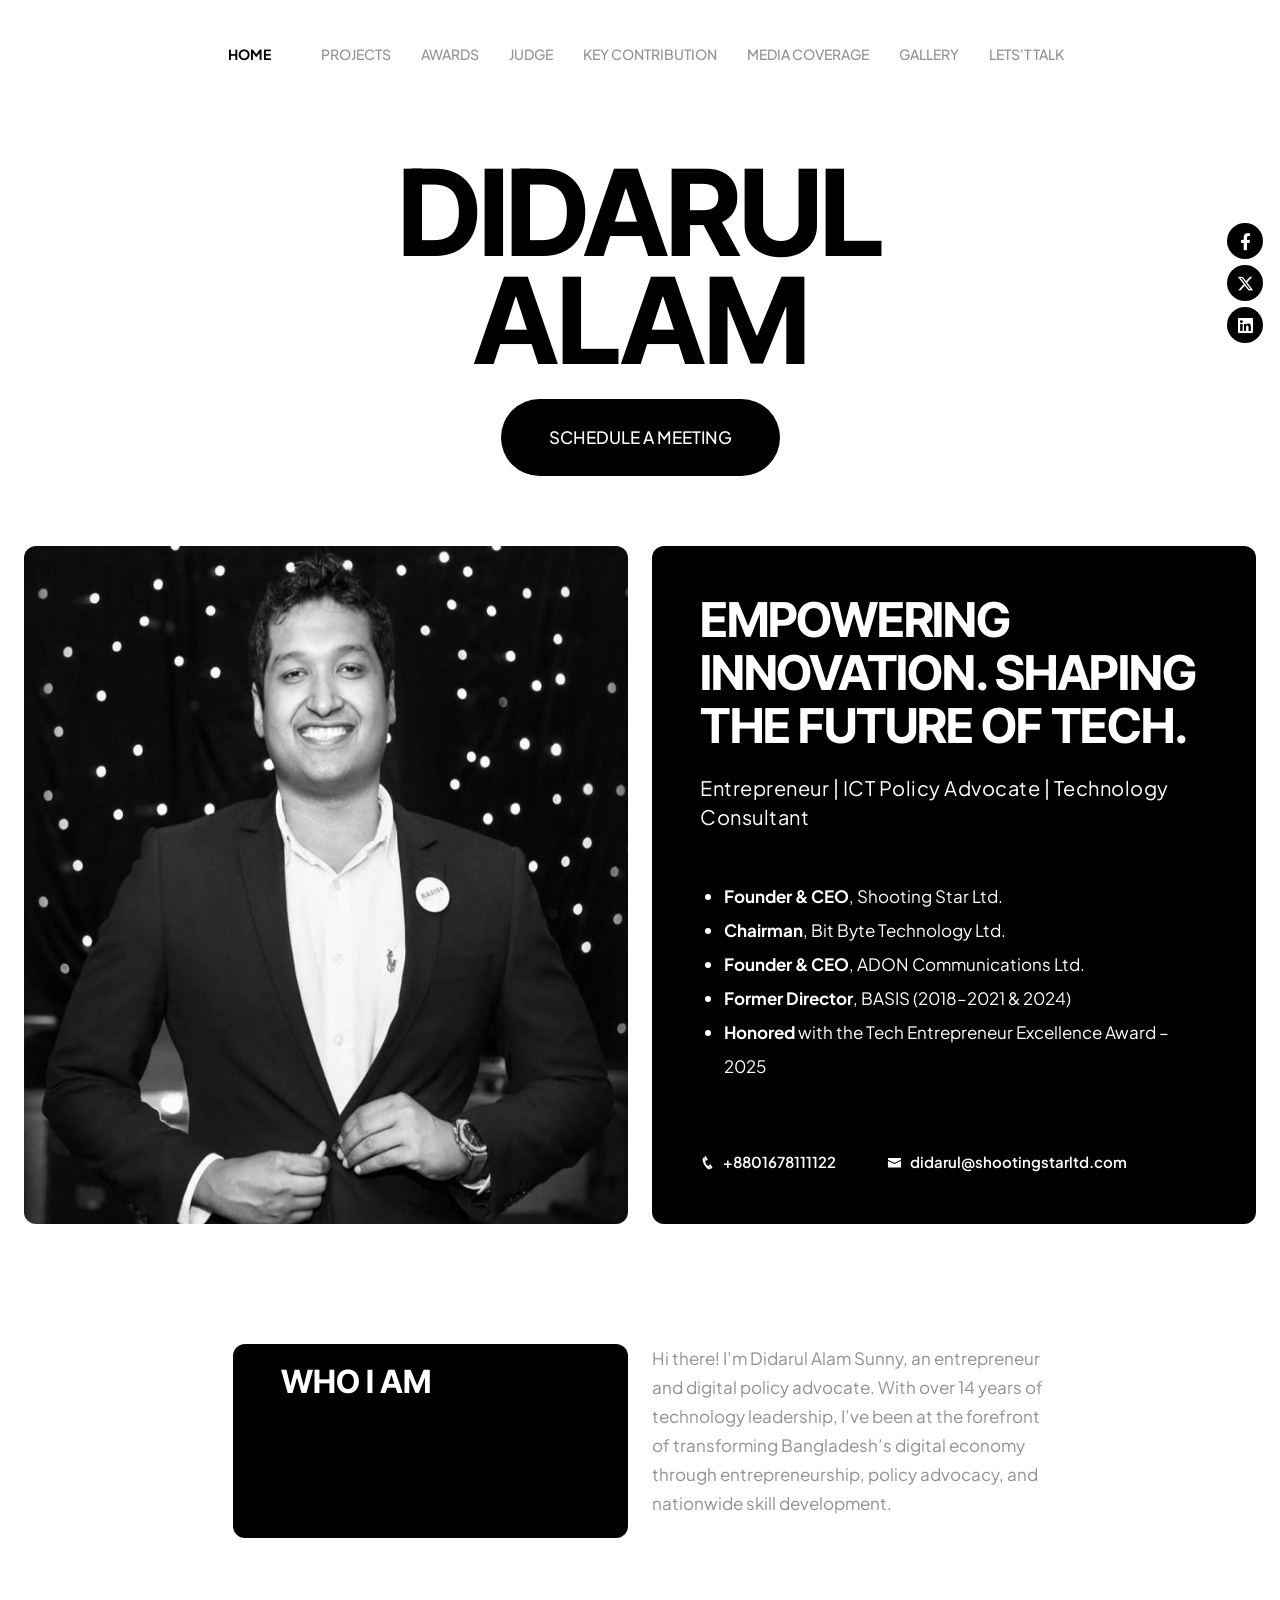
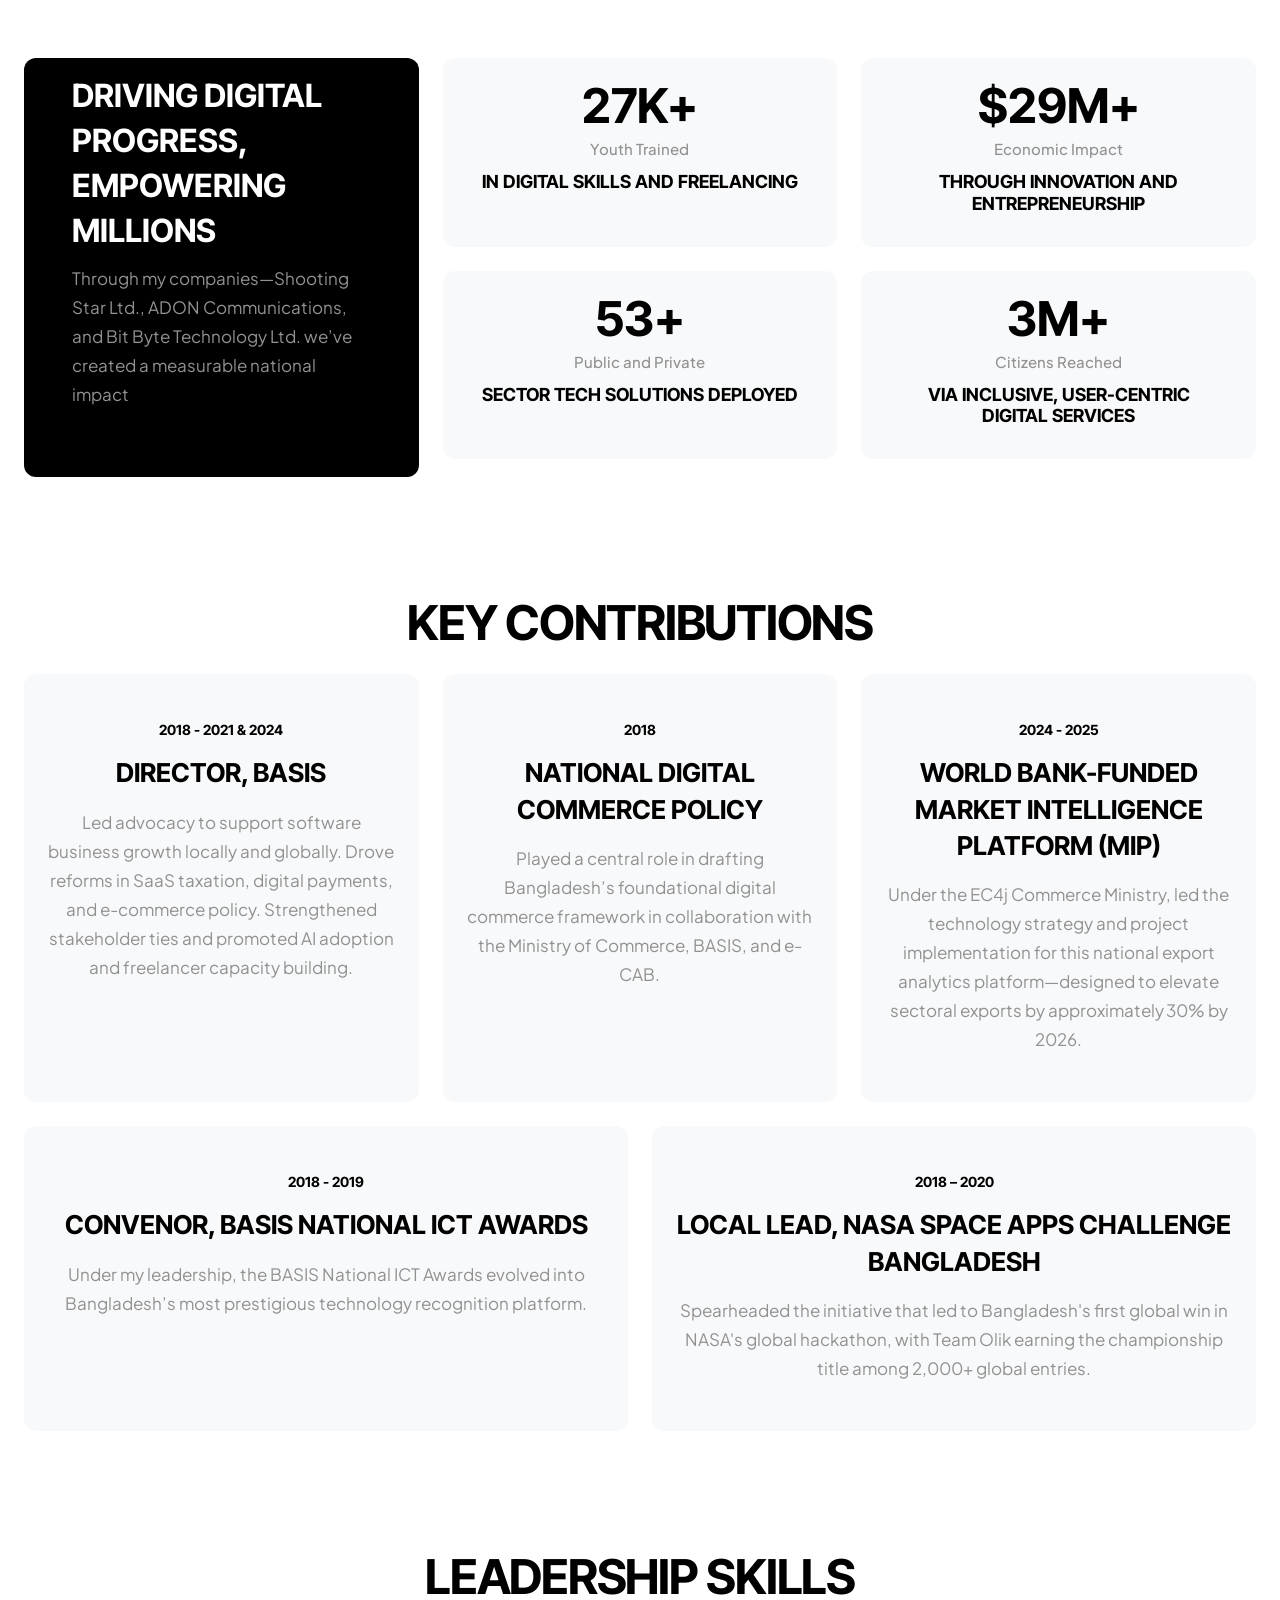
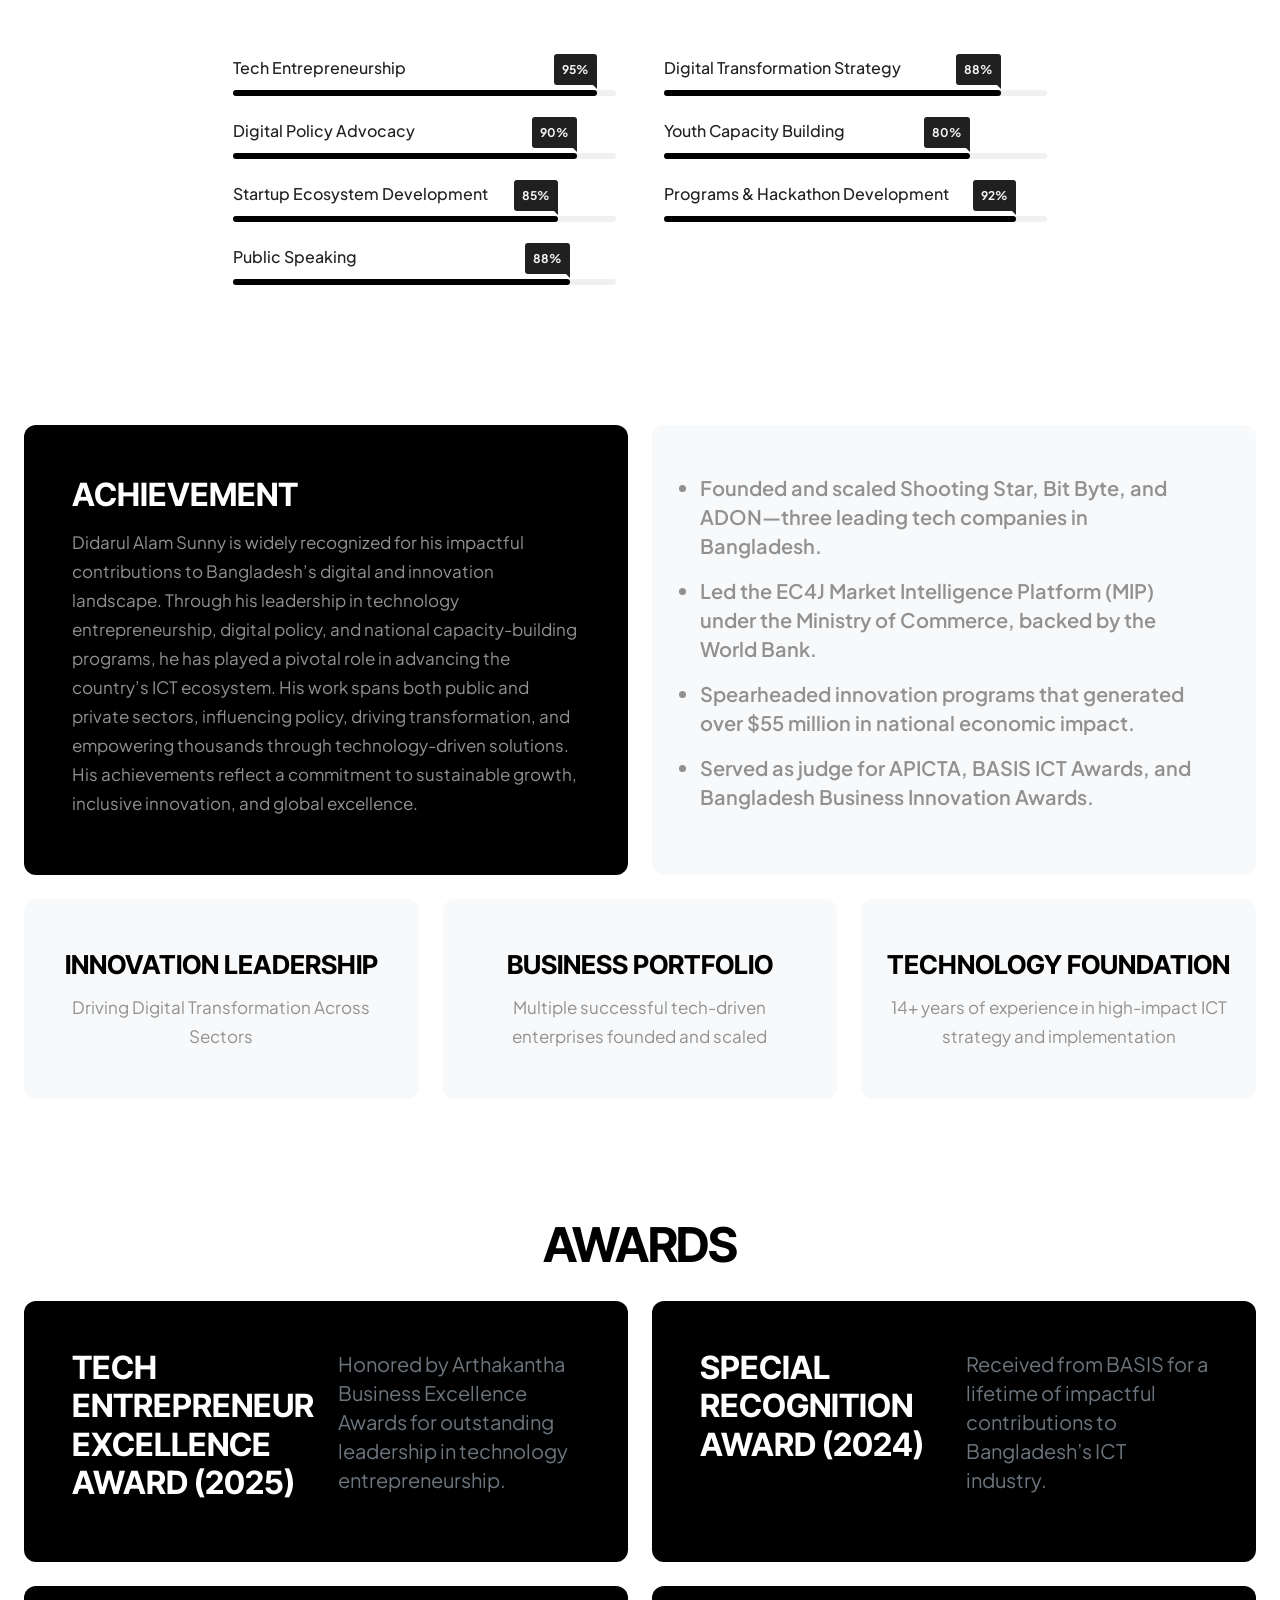
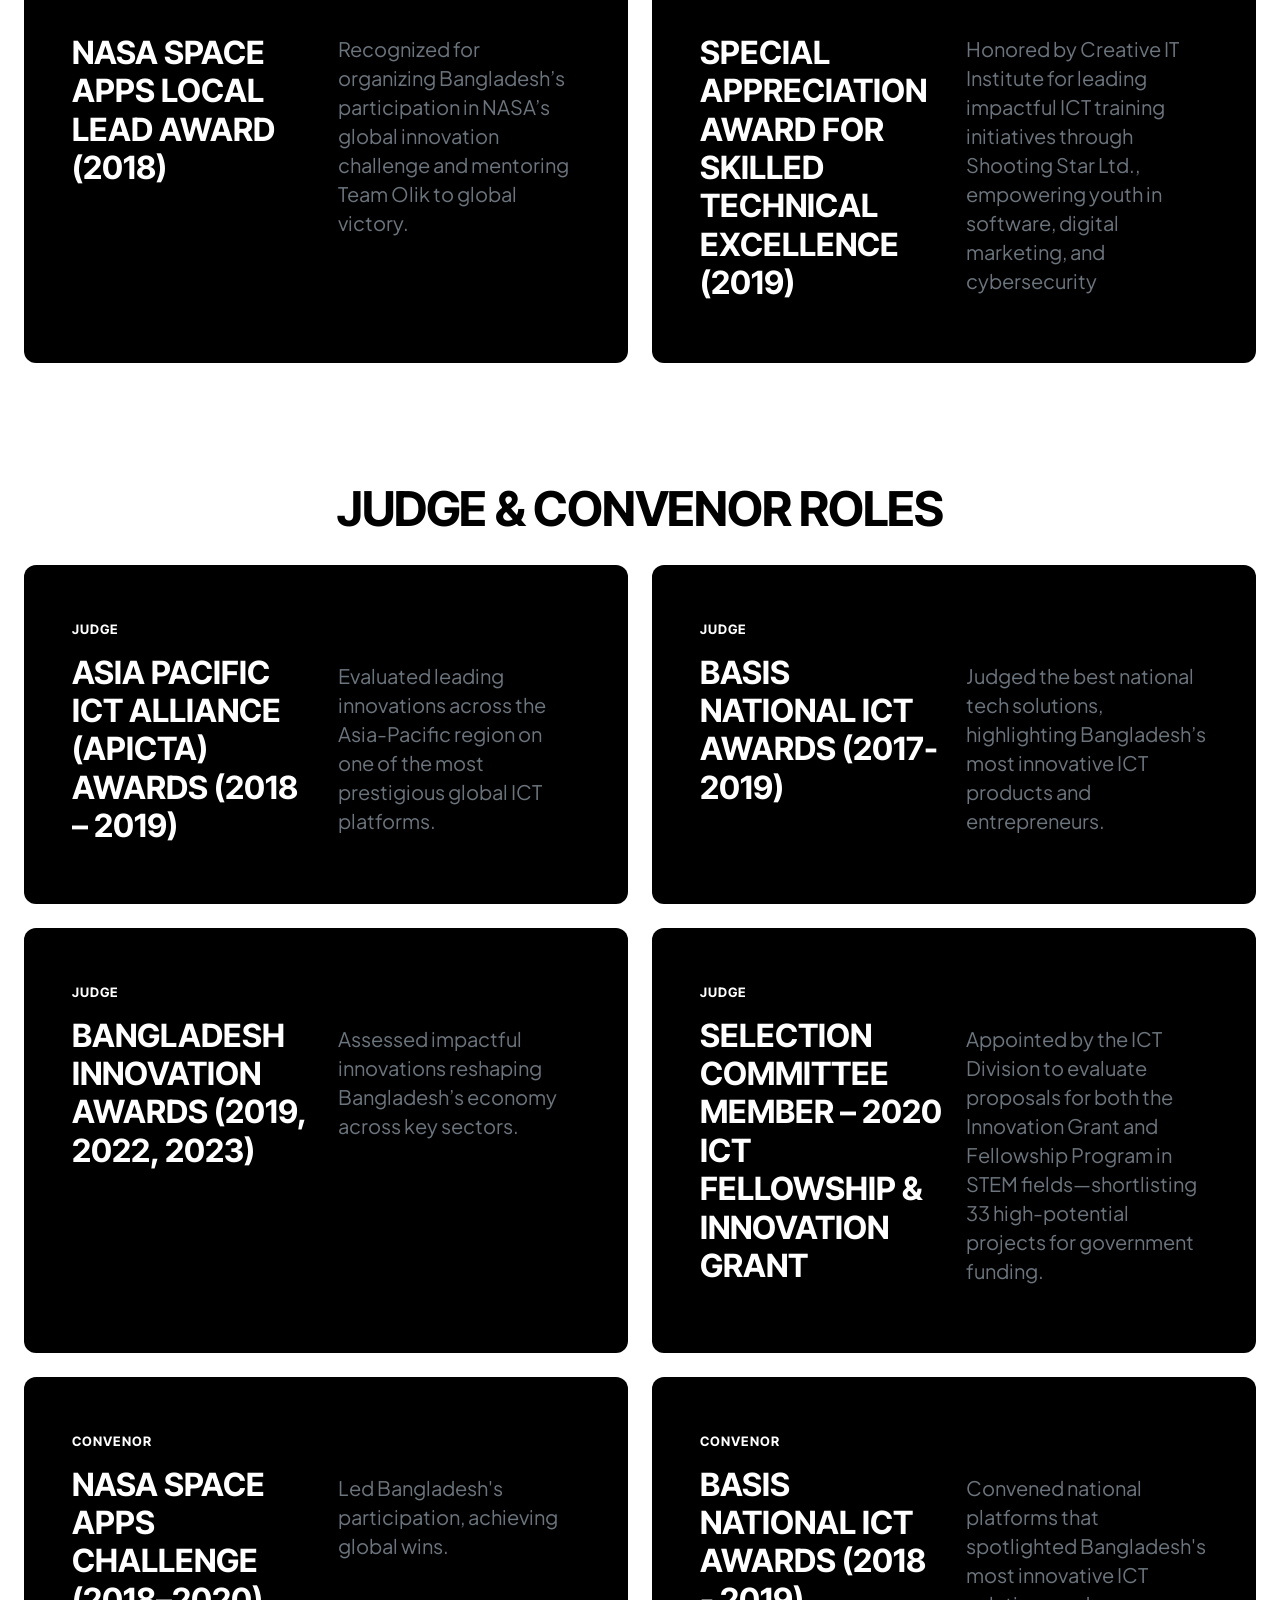
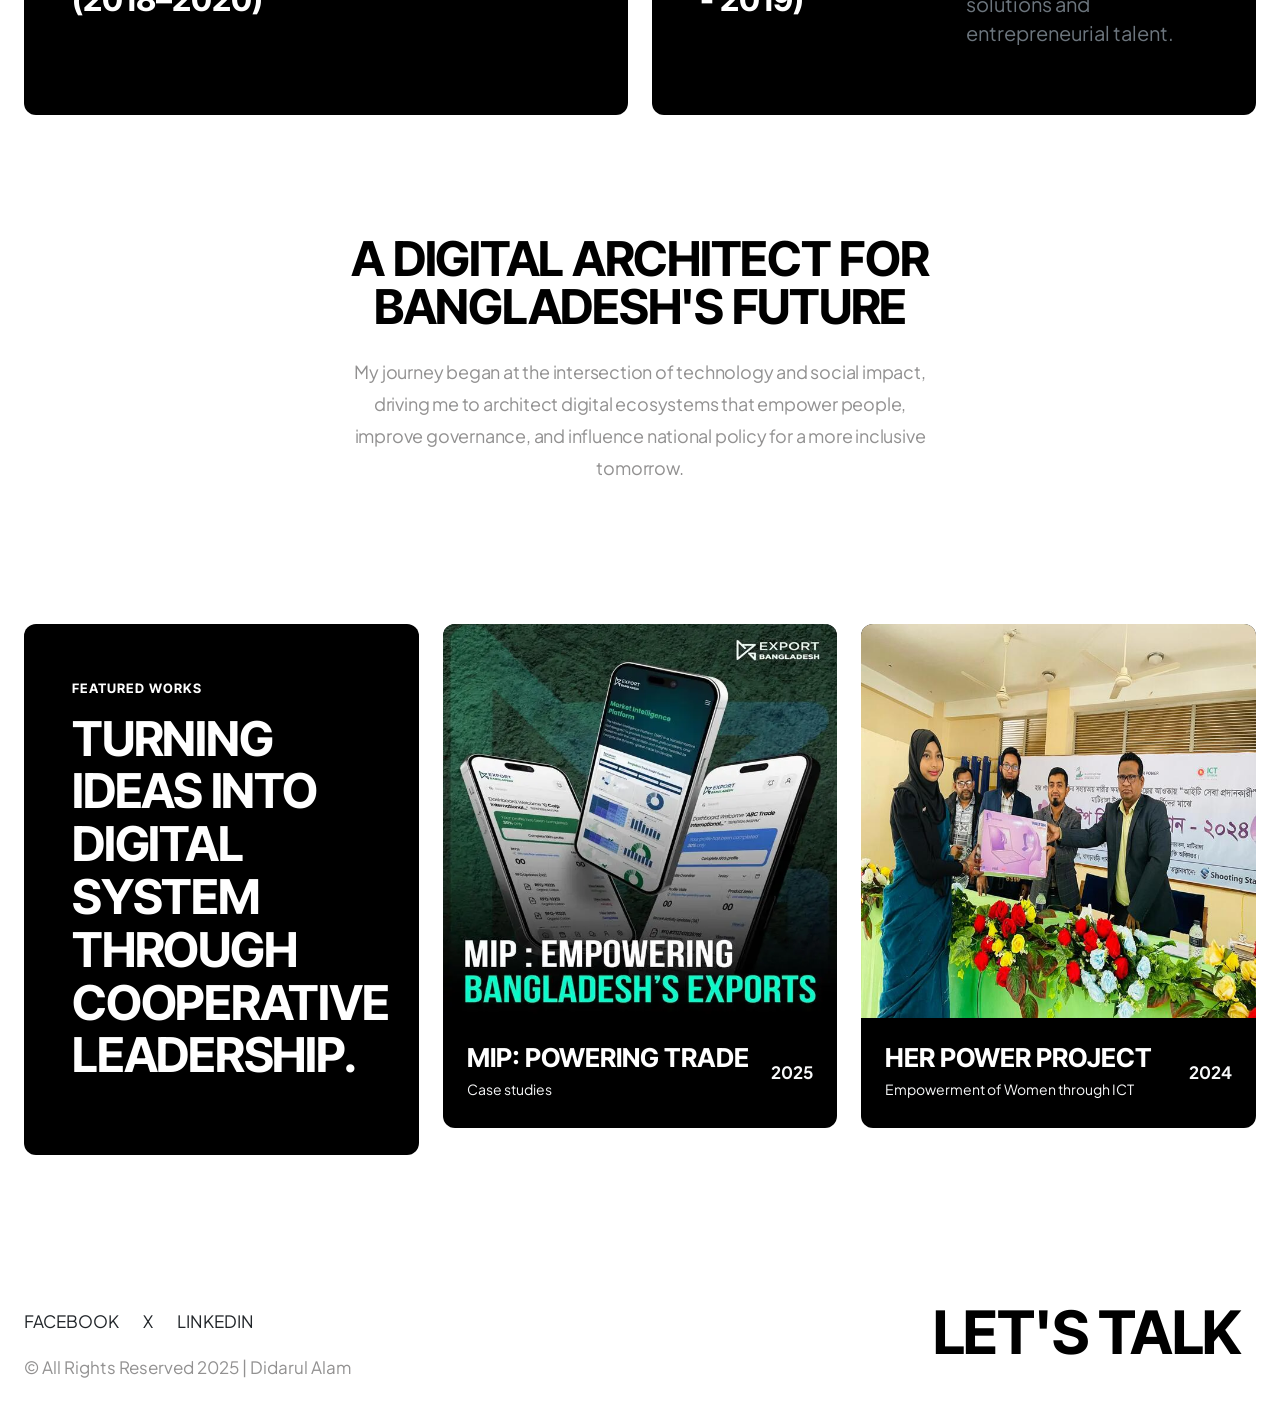
==== commit 27528d3d: "add owner celendly meeting link" ====
--- a/index.html
+++ b/index.html
@@ -899,7 +899,7 @@
             // Only load Calendly when modal opens
             if (document.getElementById('calendly-embed').innerHTML === '') {
                 Calendly.initInlineWidget({
-                    url: 'https://calendly.com/hasibulhasan294/30min',
+                    url: 'https://calendly.com/didarul-shootingstarltd/30min',
                     parentElement: document.getElementById('calendly-embed'),
                     prefill: {},
                     utm: {}
